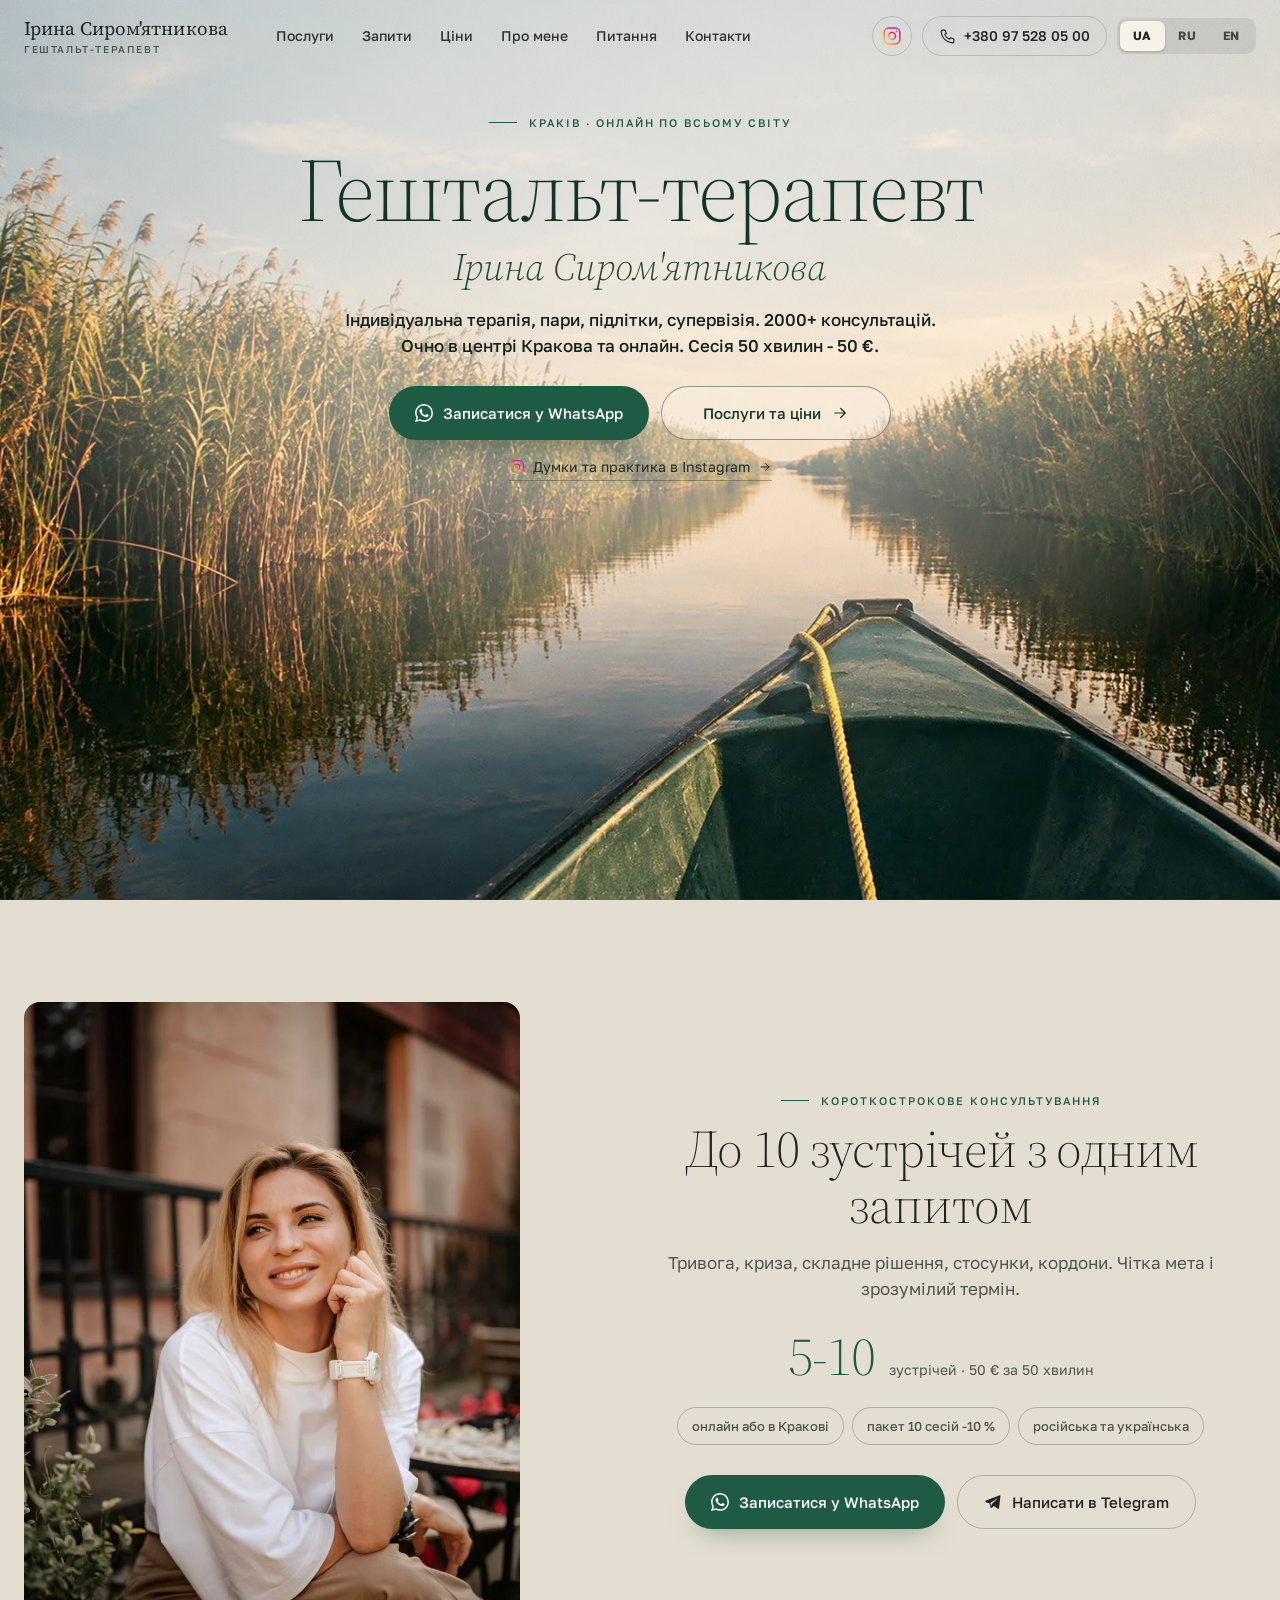
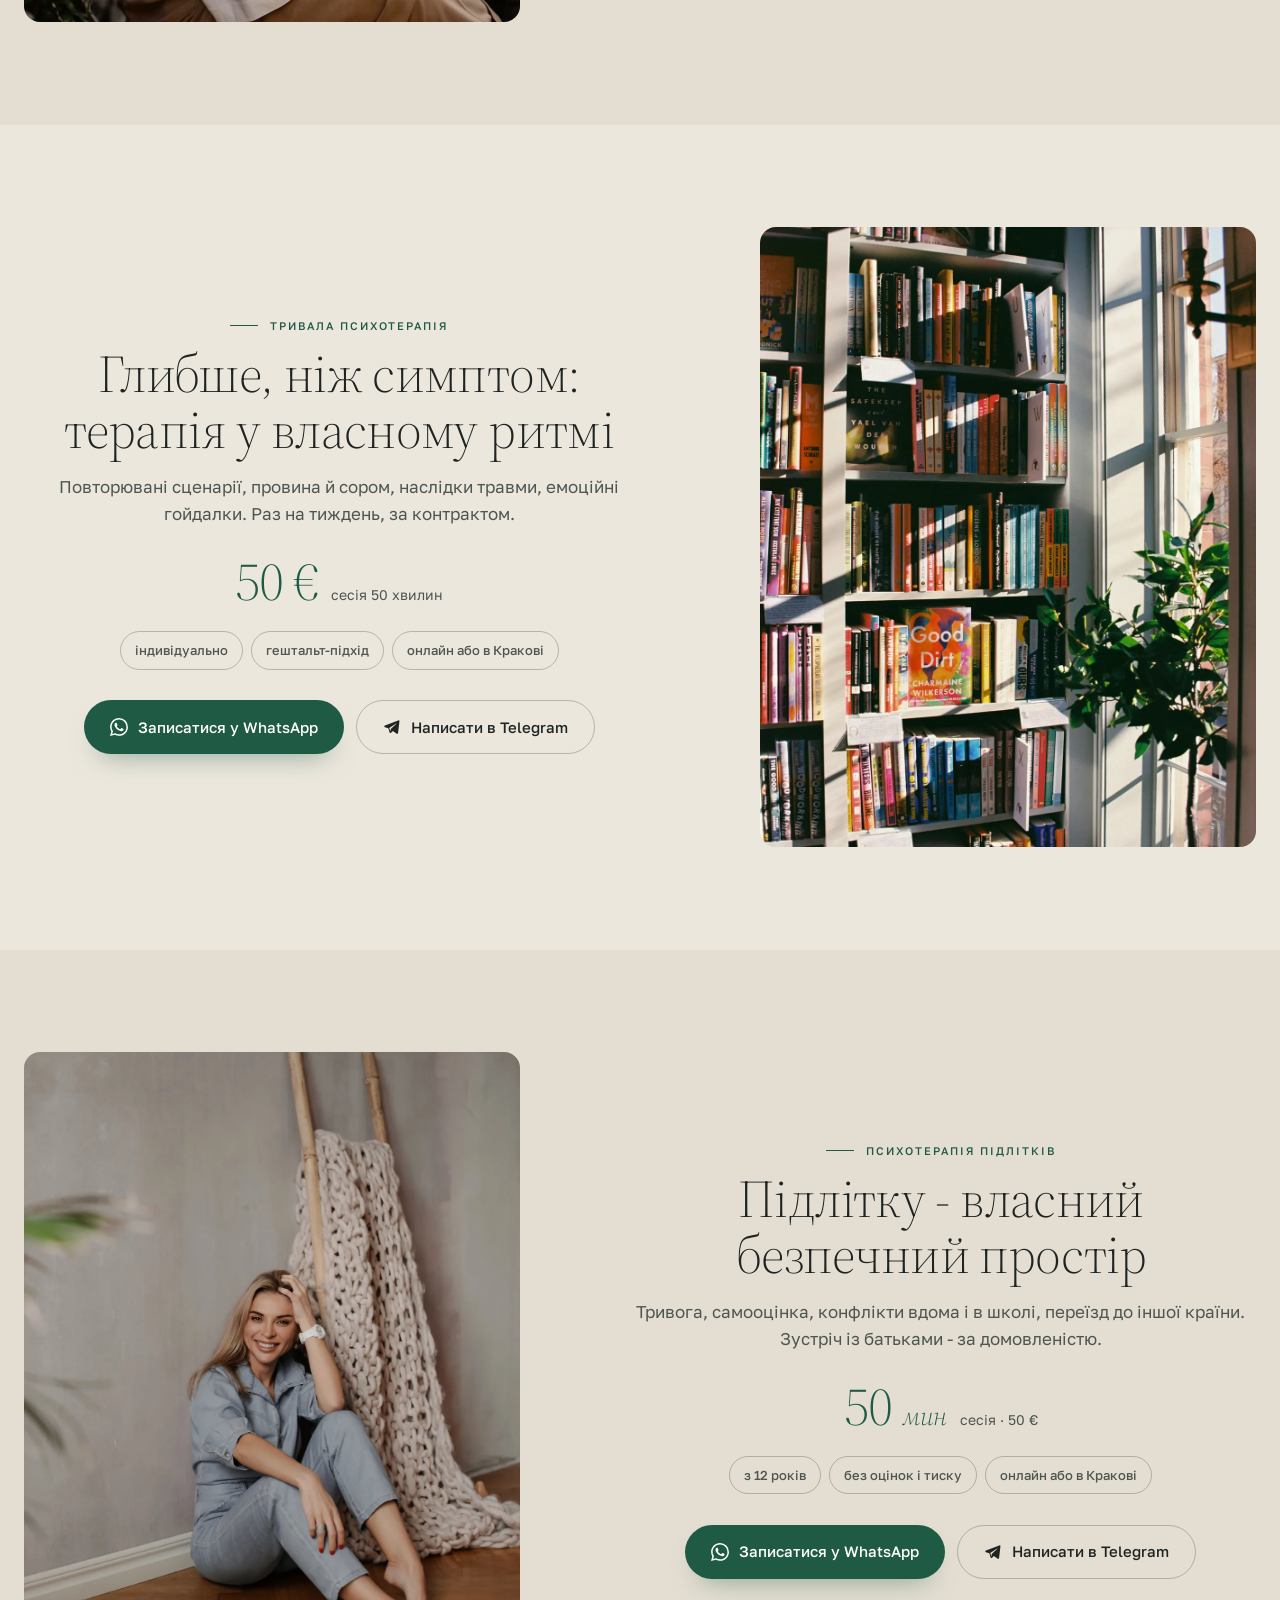
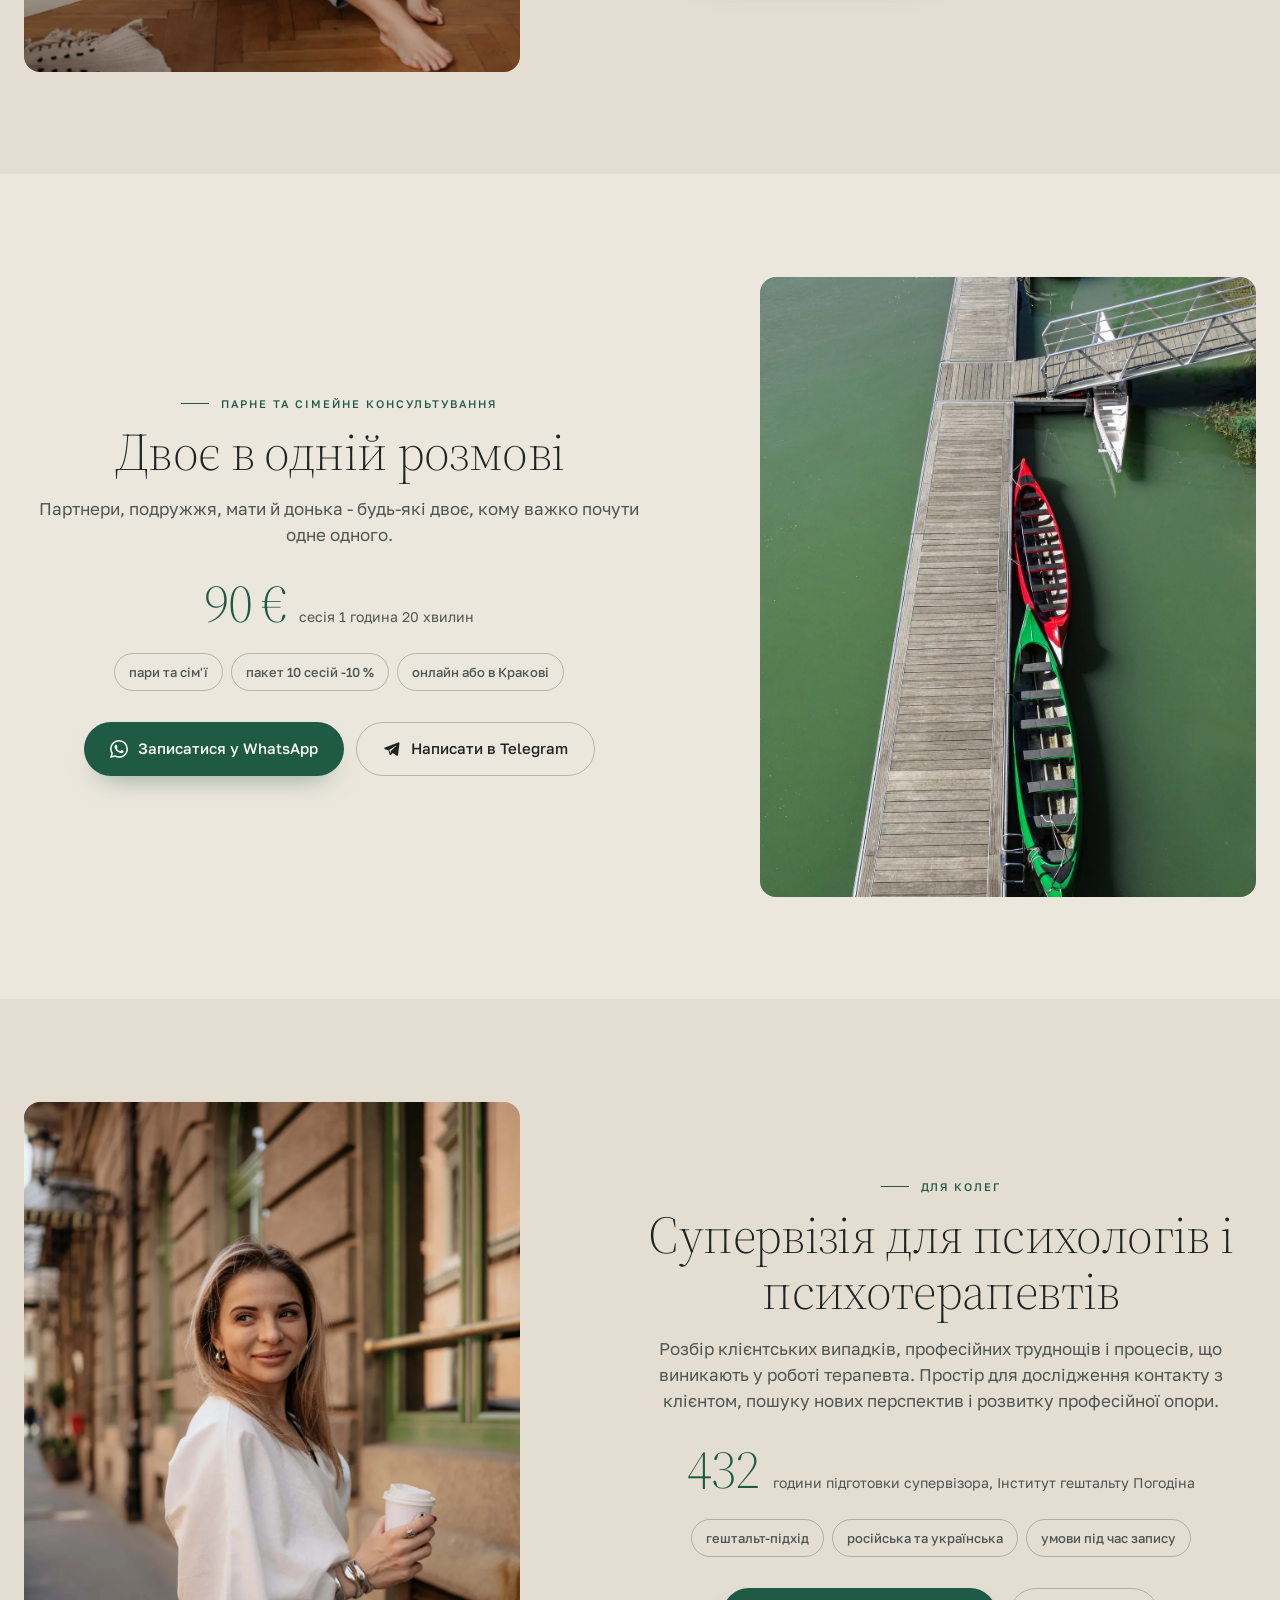
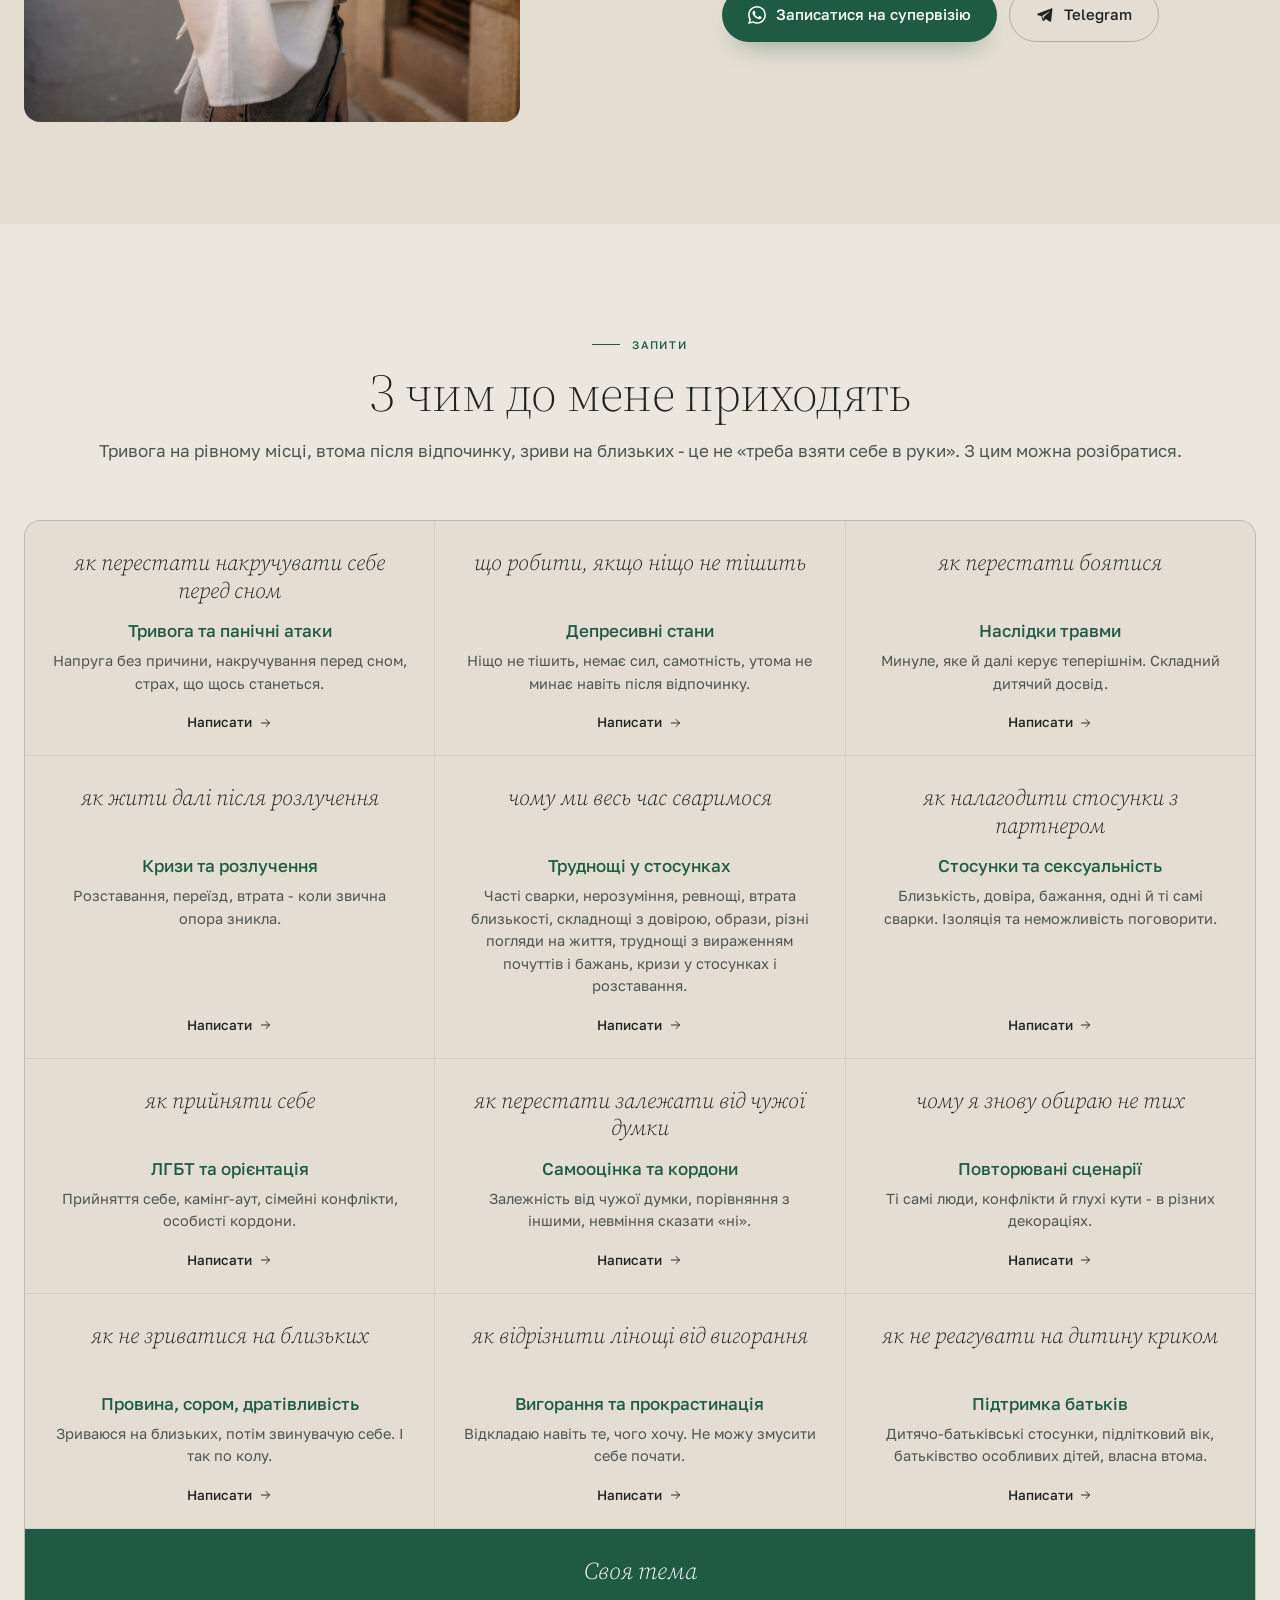
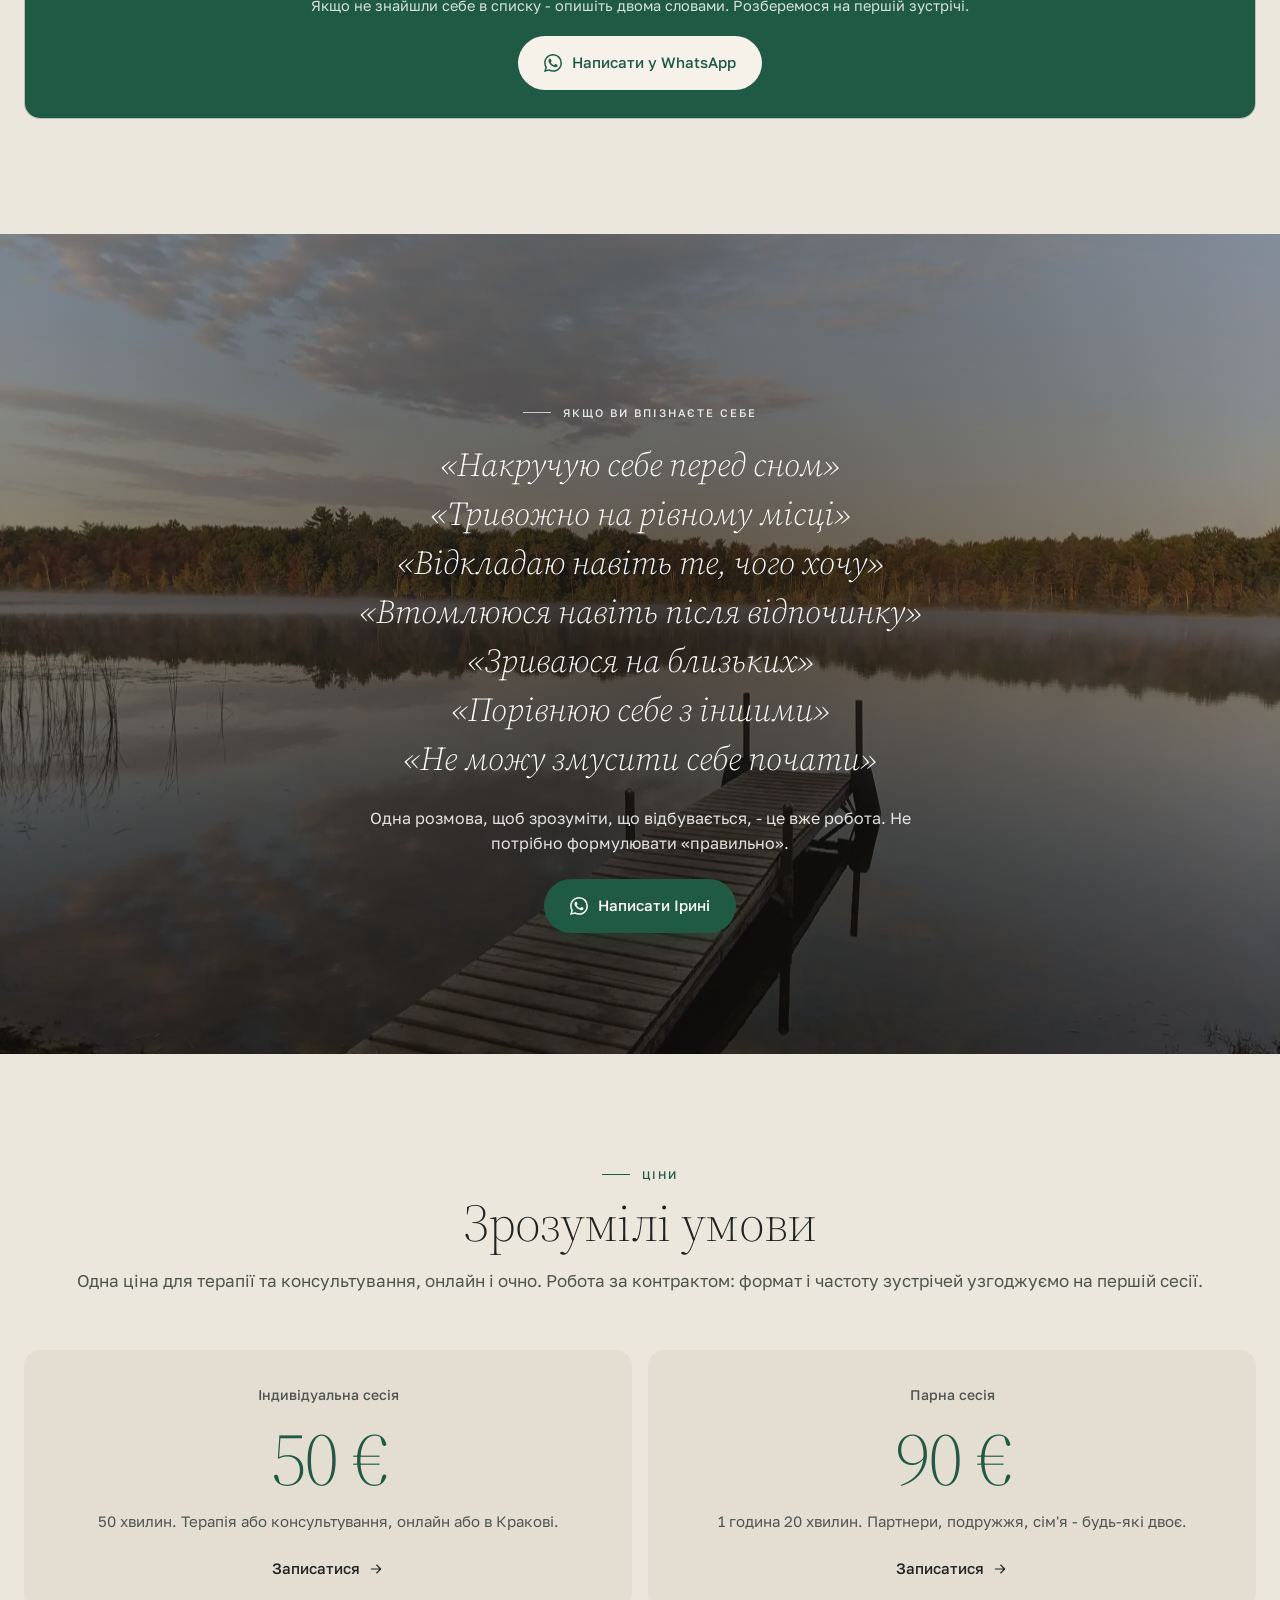
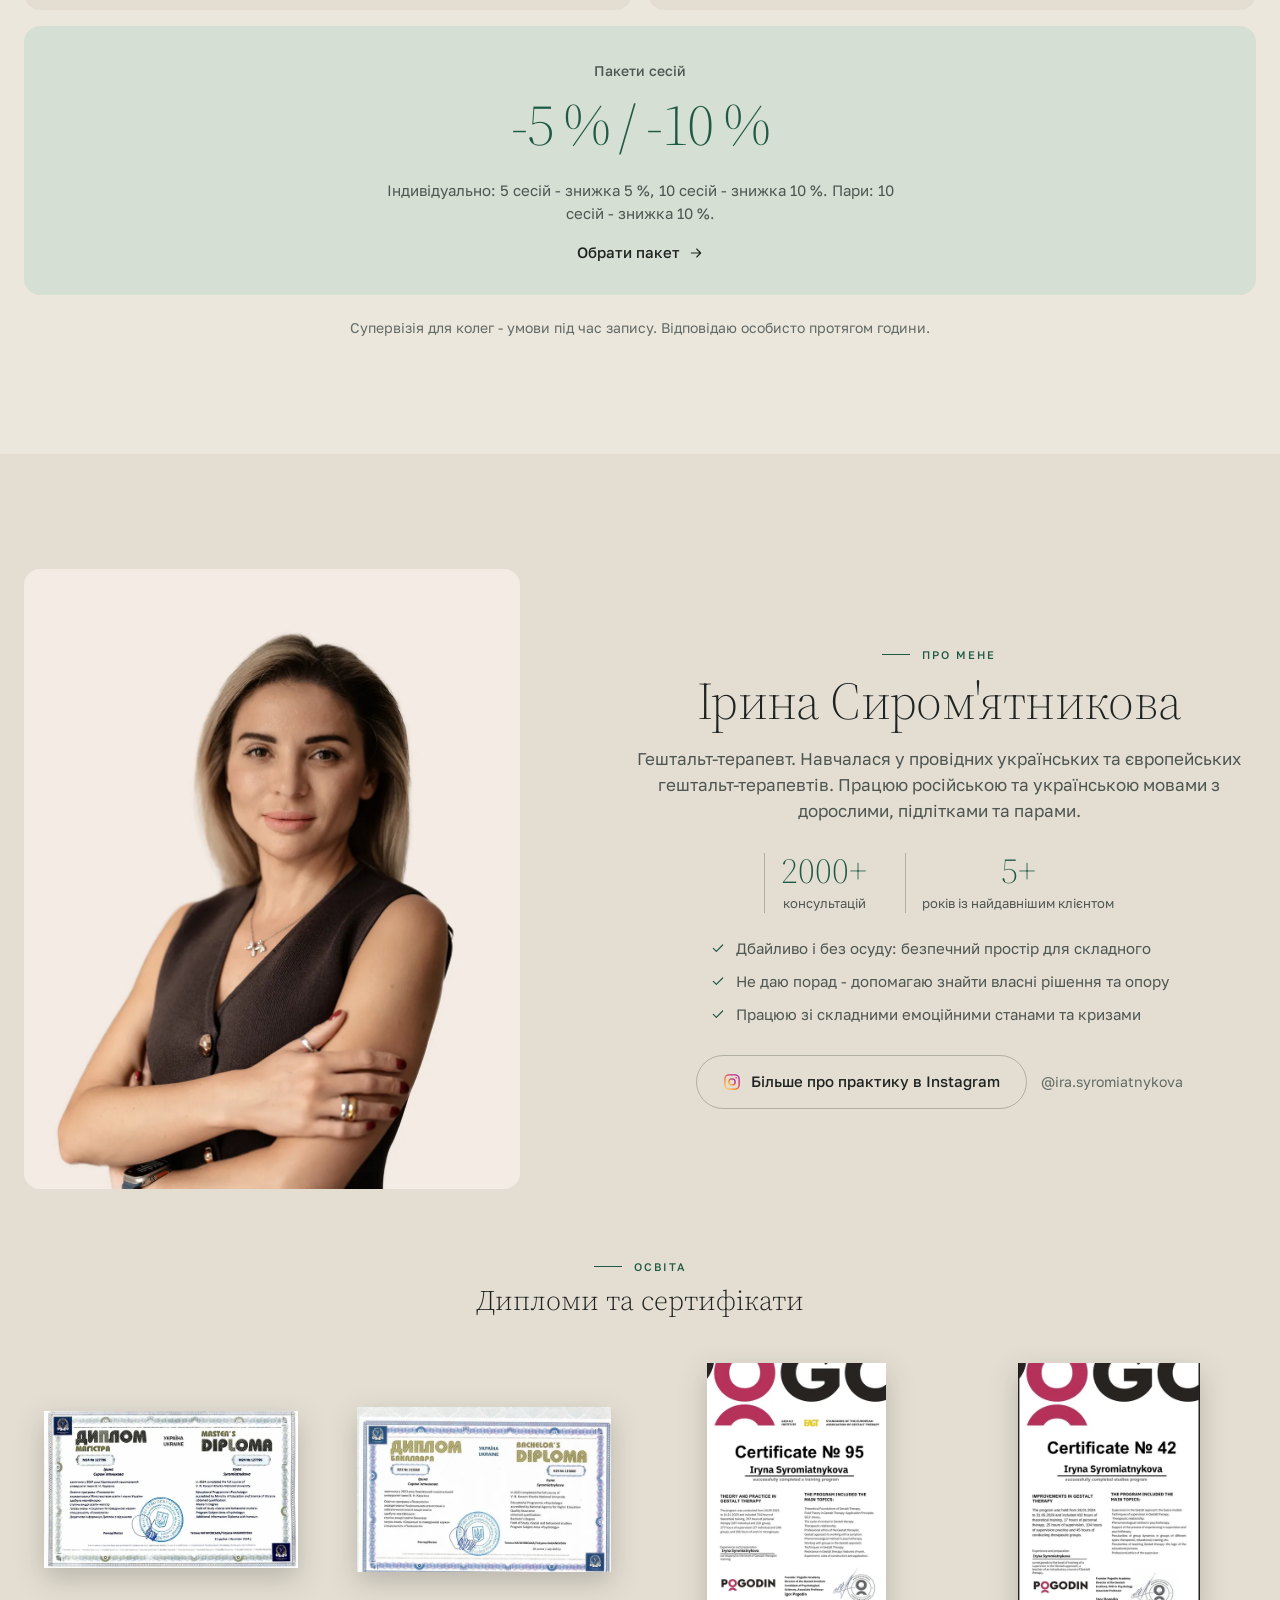
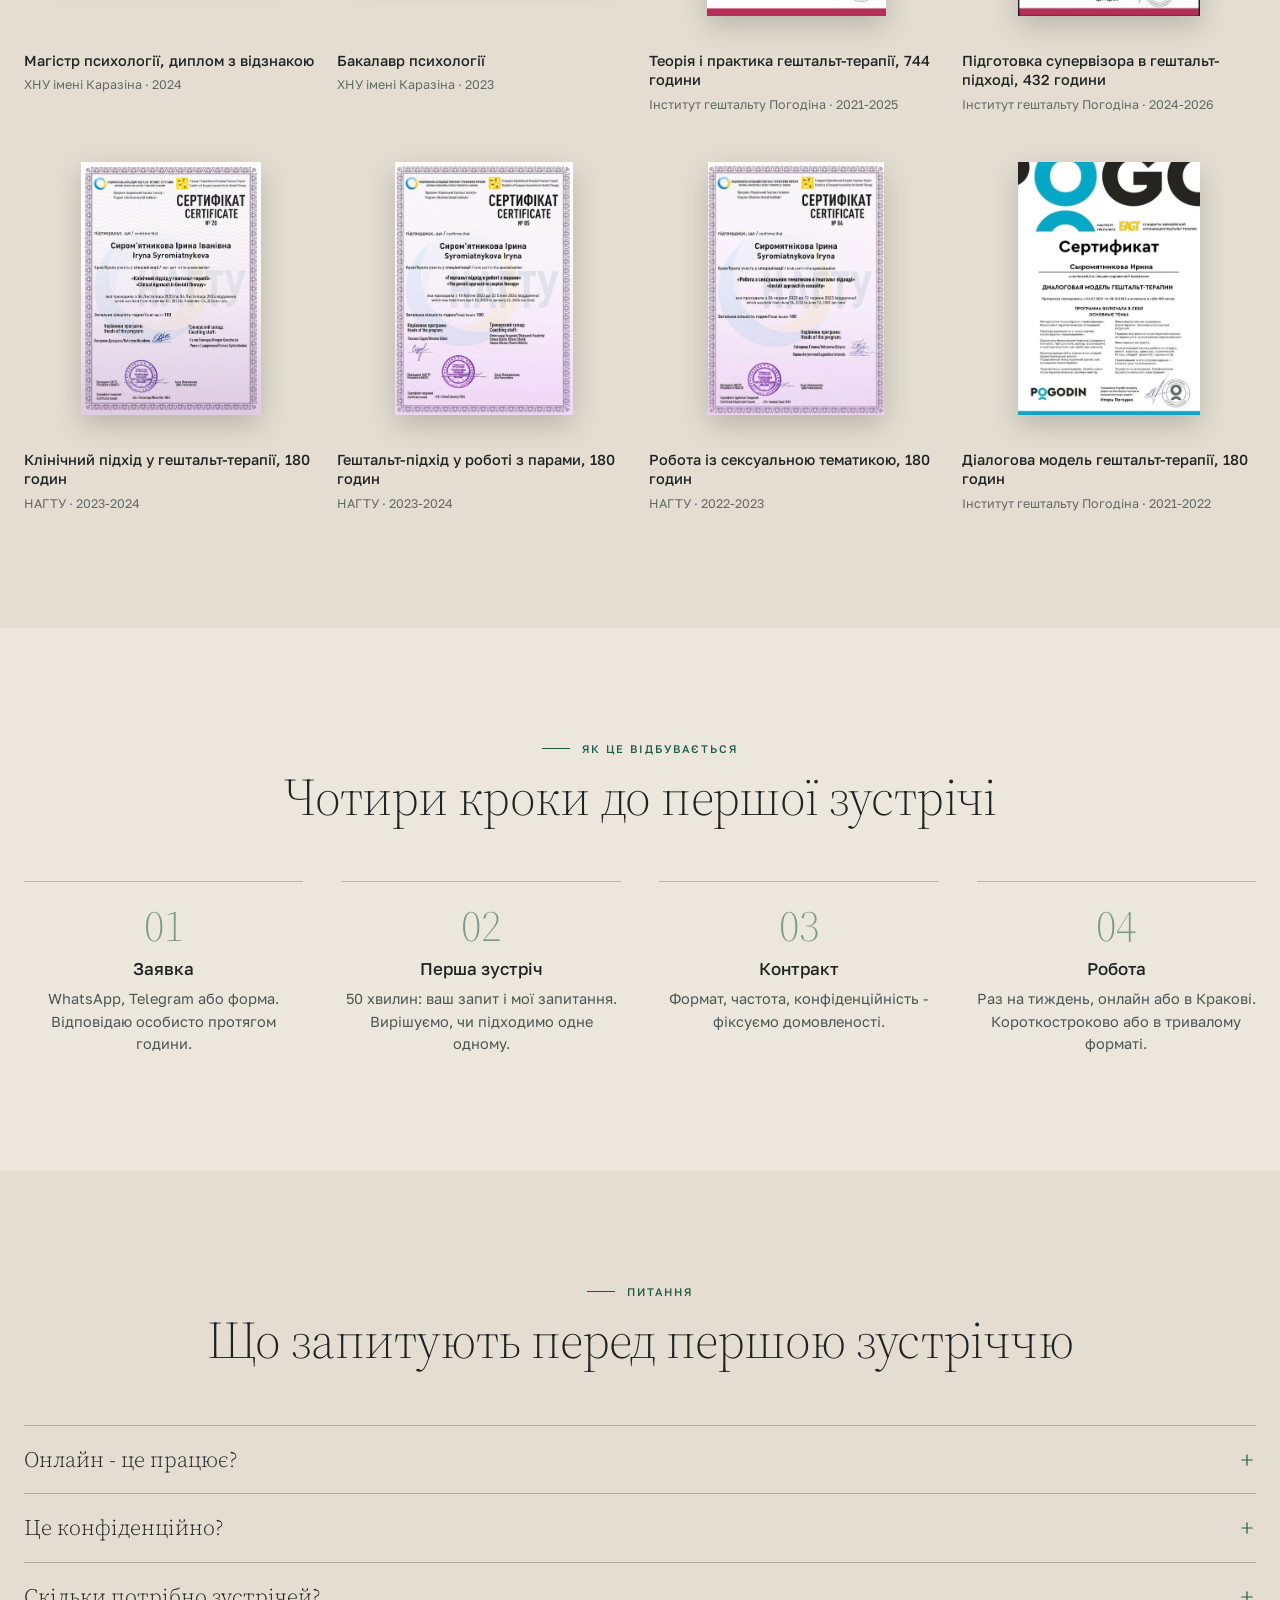
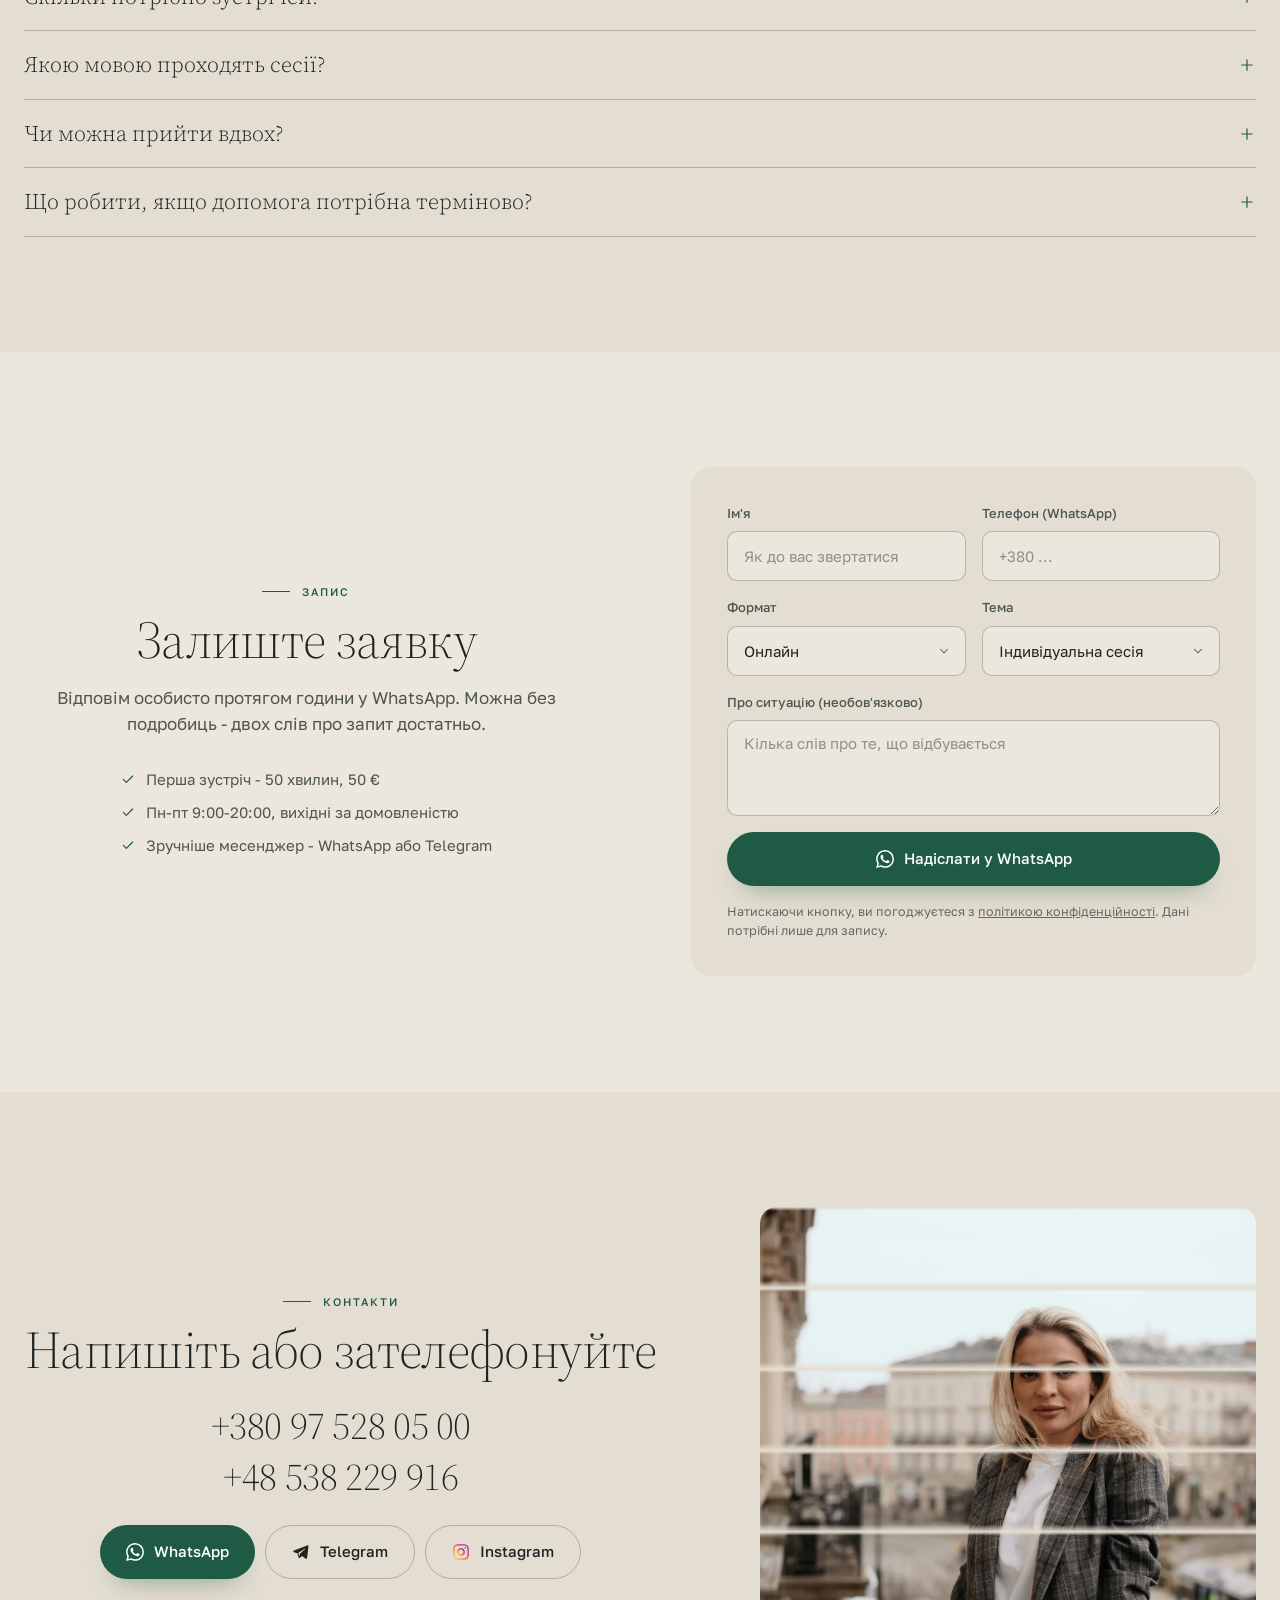
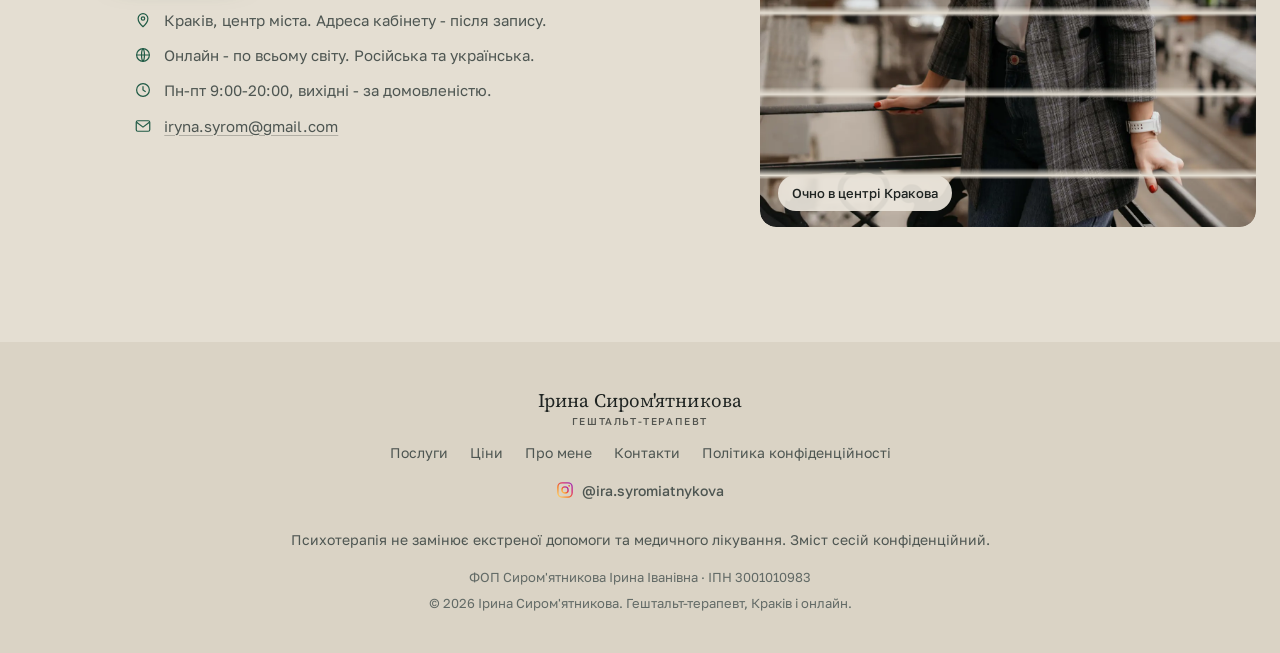
==== index.html @ 35df7fce "Симметрия: головы секций, плиты, цитаты, карточки, цены, шаги и подвал по центру; «Обо мне», «Заявка" ====
<!DOCTYPE html>
<html lang="ru">
<head>
<meta charset="utf-8">
<meta name="viewport" content="width=device-width, initial-scale=1, viewport-fit=cover">
<title data-i-t="t.title">Гештальт-терапевт Ирина Сыромятникова - психотерапия онлайн и в Кракове</title>
<meta name="description" data-i-c="t.desc" content="Гештальт-терапевт Ирина Сыромятникова: индивидуальная терапия, краткосрочное консультирование, подростки, пары, супервизия. Очно в центре Кракова и онлайн по всему миру. 2000+ консультаций. Сессия 50 минут - 50 €. Русский и украинский.">
<meta name="theme-color" content="#ECE7DD">
<link rel="canonical" href="https://songokura.github.io/irina-syromiatnykova/">
<link rel="alternate" hreflang="uk" href="https://songokura.github.io/irina-syromiatnykova/">
<link rel="alternate" hreflang="ru" href="https://songokura.github.io/irina-syromiatnykova/?lang=ru">
<link rel="alternate" hreflang="en" href="https://songokura.github.io/irina-syromiatnykova/?lang=en">
<link rel="alternate" hreflang="x-default" href="https://songokura.github.io/irina-syromiatnykova/">
<meta property="og:type" content="website">
<meta property="og:locale" content="ru_RU">
<meta property="og:url" content="https://songokura.github.io/irina-syromiatnykova/">
<meta property="og:site_name" content="Ирина Сыромятникова, гештальт-терапевт">
<meta property="og:title" data-i-c="t.ogt" content="Гештальт-терапевт Ирина Сыромятникова - онлайн и в Кракове">
<meta property="og:description" data-i-c="t.ogd" content="Индивидуальная терапия, пары, подростки, супервизия. 2000+ консультаций. Сессия 50 минут - 50 €. Очно в Кракове и онлайн.">
<meta property="og:image" content="https://songokura.github.io/irina-syromiatnykova/assets/og-image.jpg">
<meta property="og:image:width" content="1200">
<meta property="og:image:height" content="630">
<meta name="twitter:card" content="summary_large_image">
<meta name="twitter:title" data-i-c="t.ogt" content="Гештальт-терапевт Ирина Сыромятникова - онлайн и в Кракове">
<meta name="twitter:description" data-i-c="t.ogd" content="Индивидуальная терапия, пары, подростки, супервизия. 2000+ консультаций. Сессия 50 минут - 50 €. Очно в Кракове и онлайн.">
<meta name="twitter:image" content="https://songokura.github.io/irina-syromiatnykova/assets/og-image.jpg">
<link rel="icon" href="favicon.ico" sizes="any">
<link rel="icon" type="image/png" sizes="32x32" href="assets/icon-32.png">
<link rel="icon" type="image/png" sizes="16x16" href="assets/icon-16.png">
<link rel="apple-touch-icon" href="assets/apple-touch-icon.png">
<link rel="preconnect" href="https://fonts.googleapis.com">
<link rel="preconnect" href="https://fonts.gstatic.com" crossorigin>
<link rel="preload" as="image" href="assets/hero-reeds.webp" media="(min-width:761px)">
<link rel="preload" as="image" href="assets/hero-reeds-m.webp" media="(max-width:760px)">
<link href="https://fonts.googleapis.com/css2?family=Source+Serif+4:ital,opsz,wght@0,8..60,300;0,8..60,400;1,8..60,300&family=Golos+Text:wght@400;500;600&display=swap" rel="stylesheet">
<link rel="stylesheet" href="styles.css?v=20261013-4">
<script type="application/ld+json">
{
  "@context": "https://schema.org",
  "@type": "ProfessionalService",
  "name": "Гештальт-терапевт Ирина Сыромятникова",
  "url": "https://songokura.github.io/irina-syromiatnykova/",
  "image": "https://songokura.github.io/irina-syromiatnykova/assets/og-image.jpg",
  "description": "Гештальт-терапия: индивидуальные сессии, краткосрочное консультирование, психотерапия подростков, парное и семейное консультирование, супервизия. Очно в центре Кракова и онлайн по всему миру.",
  "telephone": "+380975280500",
  "email": "iryna.syrom@gmail.com",
  "priceRange": "50 - 90 EUR",
  "address": {"@type": "PostalAddress", "addressLocality": "Kraków", "addressCountry": "PL"},
  "areaServed": [{"@type": "City", "name": "Kraków"}, {"@type": "Country", "name": "Poland"}, {"@type": "Country", "name": "Ukraine"}],
  "availableLanguage": ["ru", "uk"],
  "openingHoursSpecification": {
    "@type": "OpeningHoursSpecification",
    "dayOfWeek": ["Monday", "Tuesday", "Wednesday", "Thursday", "Friday"],
    "opens": "09:00",
    "closes": "20:00"
  },
  "sameAs": ["https://www.instagram.com/ira.syromiatnykova/", "https://t.me/Irina_Syrom"],
  "founder": {"@type": "Person", "name": "Ирина Сыромятникова", "jobTitle": "Гештальт-терапевт"}
}
</script>
<script src="https://lead-bot.sultan-askarov-kz.workers.dev/t.js" data-site="irinasyromiatnykova" defer></script>
</head>
<body>

<svg width="0" height="0" style="position:absolute" aria-hidden="true">
  <symbol id="ic-wa" viewBox="0 0 24 24"><path fill="currentColor" d="M17.472 14.382c-.297-.149-1.758-.867-2.03-.967-.273-.099-.471-.148-.67.15-.197.297-.767.966-.94 1.164-.173.199-.347.223-.644.075-.297-.15-1.255-.463-2.39-1.475-.883-.788-1.48-1.761-1.653-2.059-.173-.297-.018-.458.13-.606.134-.133.298-.347.446-.52.149-.174.198-.298.298-.497.099-.198.05-.371-.025-.52-.075-.149-.669-1.612-.916-2.207-.242-.579-.487-.5-.669-.51-.173-.008-.371-.01-.57-.01-.198 0-.52.074-.792.372-.272.297-1.04 1.016-1.04 2.479 0 1.462 1.065 2.875 1.213 3.074.149.198 2.096 3.2 5.077 4.487.709.306 1.262.489 1.694.625.712.227 1.36.195 1.871.118.571-.085 1.758-.719 2.006-1.413.248-.694.248-1.289.173-1.413-.074-.124-.272-.198-.57-.347m-5.421 7.403h-.004a9.87 9.87 0 0 1-5.031-1.378l-.361-.214-3.741.982.998-3.648-.235-.374a9.86 9.86 0 0 1-1.51-5.26c.001-5.45 4.436-9.884 9.888-9.884 2.64 0 5.122 1.03 6.988 2.898a9.825 9.825 0 0 1 2.893 6.994c-.003 5.45-4.437 9.884-9.885 9.884m8.413-18.297A11.815 11.815 0 0 0 12.05 0C5.495 0 .16 5.335.157 11.892c0 2.096.547 4.142 1.588 5.945L.057 24l6.305-1.654a11.882 11.882 0 0 0 5.683 1.448h.005c6.554 0 11.89-5.335 11.893-11.893a11.821 11.821 0 0 0-3.48-8.413Z"/></symbol>
  <symbol id="ic-ig" viewBox="0 0 24 24"><defs><linearGradient id="igg" x1="0" y1="1" x2="1" y2="0"><stop offset="0" stop-color="#FEDA75"/><stop offset=".35" stop-color="#FA7E1E"/><stop offset=".7" stop-color="#D62976"/><stop offset="1" stop-color="#962FBF"/></linearGradient></defs><rect x="2.5" y="2.5" width="19" height="19" rx="5.5" fill="none" stroke="url(#igg)" stroke-width="1.8"/><circle cx="12" cy="12" r="4.2" fill="none" stroke="url(#igg)" stroke-width="1.8"/><circle cx="17.4" cy="6.6" r="1.2" fill="url(#igg)"/></symbol>
  <symbol id="ic-tel" viewBox="0 0 24 24"><path fill="none" stroke="currentColor" stroke-width="1.6" stroke-linecap="round" stroke-linejoin="round" d="M5 3h3.5l1.8 4.4-2.2 1.6a12 12 0 0 0 6.9 6.9l1.6-2.2L21 15.5V19a2 2 0 0 1-2.2 2A17 17 0 0 1 3 5.2 2 2 0 0 1 5 3Z"/></symbol>
  <symbol id="ic-tg" viewBox="0 0 24 24"><path fill="currentColor" d="M21.9 4.6c.2-1-.7-1.8-1.6-1.4L2.6 10.1c-1.1.4-1.1 2 0 2.3l4.5 1.4 1.7 5.4c.3.8 1.3 1.1 1.9.5l2.5-2.3 4.7 3.4c.8.6 2 .1 2.2-.9l1.8-15.3ZM8.3 13.3l9.3-6.1c.2-.1.4.1.2.3l-7.5 7.2-.3 3.3-1.7-4.7Z"/></symbol>
  <symbol id="ic-ar" viewBox="0 0 24 24"><path fill="none" stroke="currentColor" stroke-width="1.6" stroke-linecap="round" stroke-linejoin="round" d="M5 12h14m-6-6 6 6-6 6"/></symbol>
  <symbol id="ic-ok" viewBox="0 0 24 24"><path fill="none" stroke="currentColor" stroke-width="1.8" stroke-linecap="round" stroke-linejoin="round" d="m5 12.5 4.5 4.5L19 7.5"/></symbol>
  <symbol id="ic-pin" viewBox="0 0 24 24"><path fill="none" stroke="currentColor" stroke-width="1.6" stroke-linecap="round" stroke-linejoin="round" d="M12 21s6.5-5.6 6.5-11a6.5 6.5 0 0 0-13 0c0 5.4 6.5 11 6.5 11Z"/><circle cx="12" cy="10" r="2.3" fill="none" stroke="currentColor" stroke-width="1.6"/></symbol>
  <symbol id="ic-mail" viewBox="0 0 24 24"><rect x="3" y="5" width="18" height="14" rx="2" fill="none" stroke="currentColor" stroke-width="1.6"/><path fill="none" stroke="currentColor" stroke-width="1.6" stroke-linejoin="round" d="m3.5 7 8.5 6.5L20.5 7"/></symbol>
  <symbol id="ic-clock" viewBox="0 0 24 24"><circle cx="12" cy="12" r="8.5" fill="none" stroke="currentColor" stroke-width="1.6"/><path fill="none" stroke="currentColor" stroke-width="1.6" stroke-linecap="round" d="M12 7.5V12l3 2"/></symbol>
  <symbol id="ic-globe" viewBox="0 0 24 24"><circle cx="12" cy="12" r="8.5" fill="none" stroke="currentColor" stroke-width="1.6"/><path fill="none" stroke="currentColor" stroke-width="1.6" d="M3.5 12h17M12 3.5c2.6 2.6 2.6 14.4 0 17M12 3.5c-2.6 2.6-2.6 14.4 0 17"/></symbol>
  <symbol id="ic-cam" viewBox="0 0 24 24"><rect x="3" y="6" width="18" height="13" rx="2" fill="none" stroke="currentColor" stroke-width="1.5"/><circle cx="12" cy="12.5" r="3.4" fill="none" stroke="currentColor" stroke-width="1.5"/><path fill="none" stroke="currentColor" stroke-width="1.5" d="M8 6l1.2-2h5.6L16 6"/></symbol>
  <symbol id="ic-doc" viewBox="0 0 24 24"><path fill="none" stroke="currentColor" stroke-width="1.5" stroke-linejoin="round" d="M6 3h8l4 4v14H6z"/><path fill="none" stroke="currentColor" stroke-width="1.5" d="M14 3v4h4M9 12h6M9 16h6"/></symbol>
  <symbol id="ic-plus" viewBox="0 0 24 24"><path fill="none" stroke="currentColor" stroke-width="1.6" stroke-linecap="round" d="M12 5v14M5 12h14"/></symbol>
</svg>

<header class="hdr over" id="hdr">
  <div class="hdr-in">
    <a class="logo" href="#top" aria-label="Ирина Сыромятникова, гештальт-терапевт - на главную" data-i-aria="a.home"><span class="lg1" data-i="lg1">Ирина Сыромятникова</span><span class="lg2" data-i="lg2">гештальт-терапевт</span></a>
    <nav class="nav" aria-label="Разделы" data-i-aria="a.nav">
      <a href="#kratkosrochnoe" data-i="n1">Услуги</a>
      <a href="#zaprosy" data-i="n2">Запросы</a>
      <a href="#ceny" data-i="n3">Цены</a>
      <a href="#obo-mne" data-i="n4">Обо мне</a>
      <a href="#faq" data-i="n5">Вопросы</a>
      <a href="#kontakty" data-i="n6">Контакты</a>
    </nav>
    <div class="hdr-r">
      <a class="igc" href="https://www.instagram.com/ira.syromiatnykova/" target="_blank" rel="noopener" aria-label="Instagram @ira.syromiatnykova"><svg width="20" height="20"><use href="#ic-ig"/></svg></a>
      <a class="call" href="tel:+380975280500" aria-label="Позвонить +380 97 528 05 00" data-i-aria="a.call"><svg width="17" height="17"><use href="#ic-tel"/></svg><span>+380 97 528 05 00</span></a>
      <div class="lang" role="group" aria-label="Язык сайта" data-i-aria="a.lang">
        <button type="button" data-lang="uk" class="is-active" aria-pressed="true" lang="uk">UA</button>
        <button type="button" data-lang="ru" aria-pressed="false" lang="ru">RU</button>
        <button type="button" data-lang="en" aria-pressed="false" lang="en">EN</button>
      </div>
      <button class="burger" id="burger" type="button" aria-label="Меню" data-i-aria="a.menu" aria-expanded="false" aria-controls="mnav"><span></span><span></span><span></span></button>
    </div>
  </div>
  <div class="mnav" id="mnav">
    <div class="mnav-list">
      <a href="#kratkosrochnoe" data-i="m1">Краткосрочное консультирование</a>
      <a href="#terapiya" data-i="m2">Длительная психотерапия</a>
      <a href="#podrostki" data-i="m3">Психотерапия подростков</a>
      <a href="#pary" data-i="m4">Парное и семейное консультирование</a>
      <a href="#superviziya" data-i="m5">Супервизия</a>
      <a href="#zaprosy" data-i="m6">С чем приходят</a>
      <a href="#ceny" data-i="m7">Цены</a>
      <a href="#obo-mne" data-i="m8">Обо мне</a>
      <a href="#faq" data-i="m9">Вопросы</a>
      <a href="#kontakty" data-i="m10">Контакты</a>
    </div>
    <div class="mnav-foot">
      <a href="tel:+380975280500"><svg width="16" height="16"><use href="#ic-tel"/></svg><span>+380 97 528 05 00</span></a>
      <a href="tel:+48538229916"><svg width="16" height="16"><use href="#ic-tel"/></svg><span>+48 538 229 916</span></a>
      <a data-wa="hero" href="https://wa.me/380975280500"><svg width="16" height="16"><use href="#ic-wa"/></svg><span>WhatsApp</span></a>
      <a href="https://t.me/Irina_Syrom" target="_blank" rel="noopener"><svg width="16" height="16"><use href="#ic-tg"/></svg><span>Telegram</span></a>
      <a href="https://www.instagram.com/ira.syromiatnykova/" target="_blank" rel="noopener"><svg width="16" height="16"><use href="#ic-ig"/></svg><span>Instagram</span></a>
    </div>
  </div>
</header>

<main id="main">

<!-- ================= ГЕРОЙ: статичный, чёткое фото в полном цвете ================= -->
<section class="hero" id="top" aria-label="Главный экран" data-i-aria="a.hero">
  <picture class="hero-bg">
    <source media="(max-width:760px)" srcset="assets/hero-reeds-m.webp">
    <img src="assets/hero-reeds.webp" alt="Нос лодки на тихой протоке среди камышей" data-i-alt="alt.hero" fetchpriority="high" decoding="async" width="2560" height="1706">
  </picture>
  <div class="hero-txt">
    <div class="wrap">
      <p class="kick" data-i="h.kick">Краков · онлайн по всему миру</p>
      <h1 class="h1"><span class="big1" data-i="h.big">Гештальт-терапевт</span><span class="name" data-i="h.name">Ирина Сыромятникова</span></h1>
      <p class="lead" data-i="h.lead">Индивидуальная терапия, пары, подростки, супервизия. 2000+ консультаций. Очно в центре Кракова и онлайн. Сессия 50 минут - 50 €.</p>
      <div class="hero-cta">
        <a class="btn btn-main" data-wa="hero" href="https://wa.me/380975280500"><svg width="18" height="18"><use href="#ic-wa"/></svg><span data-i="h.b1">Записаться в WhatsApp</span></a>
        <a class="btn btn-ghost" href="#ceny"><span data-i="h.b2">Услуги и цены</span><svg class="ar" width="18" height="18"><use href="#ic-ar"/></svg></a>
      </div>
      <a class="tlink" href="https://www.instagram.com/ira.syromiatnykova/" target="_blank" rel="noopener"><svg width="16" height="16"><use href="#ic-ig"/></svg><span data-i="h.ig">Мысли и практика в Instagram</span><svg width="14" height="14"><use href="#ic-ar"/></svg></a>
    </div>
  </div>
</section>

<!-- ================= ПЛИТЫ УСЛУГ: фото раскрывается ламелями жалюзи ================= -->
<div class="pw" id="kratkosrochnoe">
  <section class="plate" aria-labelledby="h-s1">
    <figure class="ph" style="--pp:50% 30%"><img src="assets/kratkosrochnoe-ir2.webp" alt="Ирина Сыромятникова в белой футболке за столиком кафе в Кракове" data-i-alt="alt.s1" loading="lazy" decoding="async" width="852" height="1280"></figure>
    <div class="txt">
      <p class="kick" data-i="s1.kick">Краткосрочное консультирование</p>
      <h2 class="h2" id="h-s1" data-i="s1.h">До 10 встреч под один запрос</h2>
      <p class="lead" data-i="s1.lead">Тревога, кризис, трудное решение, отношения, границы. Ясная цель и понятный срок.</p>
      <p class="fig"><b>5-10</b><span data-i="s1.fig">встреч · 50 € за 50 минут</span></p>
      <ul class="chips"><li data-i="s1.c1">онлайн или в Кракове</li><li data-i="s1.c2">пакет 10 сессий -10 %</li><li data-i="s1.c3">русский и украинский</li></ul>
      <div class="cta">
        <a class="btn btn-main" data-wa="kratkosrochnoe" href="https://wa.me/380975280500"><svg width="18" height="18"><use href="#ic-wa"/></svg><span data-i="b.wa">Записаться в WhatsApp</span></a>
        <a class="btn btn-ghost" href="https://t.me/Irina_Syrom" target="_blank" rel="noopener"><svg width="18" height="18"><use href="#ic-tg"/></svg><span data-i="b.tg">Написать в Telegram</span></a>
      </div>
    </div>
  </section>
</div>

<div class="pw flip" id="terapiya">
  <section class="plate" aria-labelledby="h-s2">
    <figure class="ph" style="--pp:50% 50%"><img src="assets/terapiya-st.webp" alt="Книжные полки в солнечном свете из окна" data-i-alt="alt.s2" loading="lazy" decoding="async" width="1100" height="1375"></figure>
    <div class="txt">
      <p class="kick" data-i="s2.kick">Длительная психотерапия</p>
      <h2 class="h2" id="h-s2" data-i="s2.h">Глубже, чем симптом: терапия в своём ритме</h2>
      <p class="lead" data-i="s2.lead">Повторяющиеся сценарии, вина и стыд, последствия травмы, эмоциональные качели. Раз в неделю, по контракту.</p>
      <p class="fig"><b>50 €</b><span data-i="s2.fig">сессия 50 минут</span></p>
      <ul class="chips"><li data-i="s2.c1">индивидуально</li><li data-i="s2.c2">гештальт-подход</li><li data-i="s2.c3">онлайн или в Кракове</li></ul>
      <div class="cta">
        <a class="btn btn-main" data-wa="terapiya" href="https://wa.me/380975280500"><svg width="18" height="18"><use href="#ic-wa"/></svg><span data-i="b.wa">Записаться в WhatsApp</span></a>
        <a class="btn btn-ghost" href="https://t.me/Irina_Syrom" target="_blank" rel="noopener"><svg width="18" height="18"><use href="#ic-tg"/></svg><span data-i="b.tg">Написать в Telegram</span></a>
      </div>
    </div>
  </section>
</div>

<div class="pw" id="podrostki">
  <section class="plate" aria-labelledby="h-s3">
    <figure class="ph" style="--pp:50% 62%"><img src="assets/podrostki-ir2.webp" alt="Ирина Сыромятникова в джинсовом костюме сидит на полу у пледа" data-i-alt="alt.s3" loading="lazy" decoding="async" width="1200" height="1800"></figure>
    <div class="txt">
      <p class="kick" data-i="s3.kick">Психотерапия подростков</p>
      <h2 class="h2" id="h-s3" data-i="s3.h">Подростку - своё безопасное пространство</h2>
      <p class="lead" data-i="s3.lead">Тревога, самооценка, конфликты дома и в школе, переезд в другую страну. Родительская встреча - по договорённости.</p>
      <p class="fig"><b>50 <small>мин</small></b><span data-i="s3.fig">сессия · 50 €</span></p>
      <ul class="chips"><li data-i="s3.c1">с 12 лет</li><li data-i="s3.c2">без оценок и давления</li><li data-i="s3.c3">онлайн или в Кракове</li></ul>
      <div class="cta">
        <a class="btn btn-main" data-wa="podrostki" href="https://wa.me/380975280500"><svg width="18" height="18"><use href="#ic-wa"/></svg><span data-i="b.wa">Записаться в WhatsApp</span></a>
        <a class="btn btn-ghost" href="https://t.me/Irina_Syrom" target="_blank" rel="noopener"><svg width="18" height="18"><use href="#ic-tg"/></svg><span data-i="b.tg">Написать в Telegram</span></a>
      </div>
    </div>
  </section>
</div>

<div class="pw flip" id="pary">
  <section class="plate" aria-labelledby="h-s4">
    <figure class="ph" style="--pp:50% 50%"><img src="assets/pary-pic.webp" alt="Две лодки рядом у деревянного причала" data-i-alt="alt.s4" loading="lazy" decoding="async" width="1200" height="1800"></figure>
    <div class="txt">
      <p class="kick" data-i="s4.kick">Парное и семейное консультирование</p>
      <h2 class="h2" id="h-s4" data-i="s4.h">Двое в одном разговоре</h2>
      <p class="lead" data-i="s4.lead">Партнёры, супруги, мать и дочь - любые двое, кому трудно услышать друг друга.</p>
      <p class="fig"><b>90 €</b><span data-i="s4.fig">сессия 1 час 20 минут</span></p>
      <ul class="chips"><li data-i="s4.c1">пары и семьи</li><li data-i="s4.c2">пакет 10 сессий -10 %</li><li data-i="s4.c3">онлайн или в Кракове</li></ul>
      <div class="cta">
        <a class="btn btn-main" data-wa="pary" href="https://wa.me/380975280500"><svg width="18" height="18"><use href="#ic-wa"/></svg><span data-i="b.wa">Записаться в WhatsApp</span></a>
        <a class="btn btn-ghost" href="https://t.me/Irina_Syrom" target="_blank" rel="noopener"><svg width="18" height="18"><use href="#ic-tg"/></svg><span data-i="b.tg">Написать в Telegram</span></a>
      </div>
    </div>
  </section>
</div>

<!-- ================= СУПЕРВИЗИЯ: плита ================= -->
<div class="pw" id="superviziya">
  <section class="plate" aria-labelledby="h-sup">
    <figure class="ph" style="--pp:50% 34%"><img src="assets/superviziya-ir2.webp" alt="Ирина Сыромятникова с кофе на улице Кракова" data-i-alt="alt.sup" loading="lazy" decoding="async" width="1200" height="1800"></figure>
    <div class="txt">
      <p class="kick" data-i="p.kick">Для коллег</p>
      <h2 class="h2" id="h-sup" data-i="p.h">Супервизия психологов и психотерапевтов</h2>
      <p class="lead" data-i="p.lead">Разбор клиентских случаев, профессиональных трудностей и процессов, возникающих в работе терапевта. Пространство для исследования контакта с клиентом, поиска новых перспектив и развития профессиональной опоры.</p>
      <p class="fig"><b>432</b><span data-i="p.fig">часа подготовки супервизора, Институт гештальта Погодина</span></p>
      <ul class="chips"><li data-i="p.c1">гештальт-подход</li><li data-i="p.c2">русский и украинский</li><li data-i="p.c3">условия при записи</li></ul>
      <div class="cta">
        <a class="btn btn-main" data-wa="superviziya" href="https://wa.me/380975280500"><svg width="18" height="18"><use href="#ic-wa"/></svg><span data-i="p.b">Записаться на супервизию</span></a>
        <a class="btn btn-ghost" href="https://t.me/Irina_Syrom" target="_blank" rel="noopener"><svg width="18" height="18"><use href="#ic-tg"/></svg><span data-i="b.tg2">Telegram</span></a>
      </div>
    </div>
  </section>
</div>

<!-- ================= ЗАПРОСЫ ================= -->
<section class="sec sec-1" id="zaprosy">
  <div class="wrap">
    <div class="sh rv">
      <p class="kick" data-i="z.kick">Запросы</p>
      <h2 class="h2" data-i="z.h">С чем ко мне приходят</h2>
      <p class="lead" data-i="z.lead">Тревога на пустом месте, усталость после отдыха, срывы на близких - это не «надо взять себя в руки». С этим можно разобраться.</p>
    </div>
    <ul class="cards rv">
      <li class="card" id="trevoga"><q data-i="z1.q">как перестать накручивать себя перед сном</q><h3 data-i="z1.h">Тревога и панические атаки</h3><p data-i="z1.p">Напряжение без причины, накручивание перед сном, страх, что что-то случится.</p><a class="clink" data-wa="trevoga" href="https://wa.me/380975280500"><span data-i="b.write">Написать</span><svg width="14" height="14"><use href="#ic-ar"/></svg></a></li>
      <li class="card" id="depressiya"><q data-i="z2.q">что делать, если ничего не радует</q><h3 data-i="z2.h">Депрессивные состояния</h3><p data-i="z2.p">Ничего не радует, нет сил, одиночество, усталость не уходит даже после отдыха.</p><a class="clink" data-wa="depressiya" href="https://wa.me/380975280500"><span data-i="b.write">Написать</span><svg width="14" height="14"><use href="#ic-ar"/></svg></a></li>
      <li class="card" id="travma"><q data-i="z3.q">как перестать бояться</q><h3 data-i="z3.h">Последствия травмы</h3><p data-i="z3.p">Прошлое, которое продолжает управлять настоящим. Трудный детский опыт.</p><a class="clink" data-wa="travma" href="https://wa.me/380975280500"><span data-i="b.write">Написать</span><svg width="14" height="14"><use href="#ic-ar"/></svg></a></li>
      <li class="card" id="krizisy"><q data-i="z4.q">как жить дальше после развода</q><h3 data-i="z4.h">Кризисы и разводы</h3><p data-i="z4.p">Расставание, переезд, потеря - когда привычная опора ушла.</p><a class="clink" data-wa="krizisy" href="https://wa.me/380975280500"><span data-i="b.write">Написать</span><svg width="14" height="14"><use href="#ic-ar"/></svg></a></li>
      <li class="card" id="trudnosti-v-otnosheniyah"><q data-i="z13.q">почему мы всё время ссоримся</q><h3 data-i="z13.h">Трудности в отношениях</h3><p data-i="z13.p">Частые ссоры, непонимание, ревность, потеря близости, сложности с доверием, обиды, разные взгляды на жизнь, трудности в выражении чувств и желаний, кризисы в отношениях и расставание.</p><a class="clink" data-wa="trudnosti" href="https://wa.me/380975280500"><span data-i="b.write">Написать</span><svg width="14" height="14"><use href="#ic-ar"/></svg></a></li>
      <li class="card" id="otnosheniya"><q data-i="z5.q">как наладить отношения с партнёром</q><h3 data-i="z5.h">Отношения и сексуальность</h3><p data-i="z5.p">Близость, доверие, желание, одни и те же ссоры. Изоляция и невозможность поговорить.</p><a class="clink" data-wa="otnosheniya" href="https://wa.me/380975280500"><span data-i="b.write">Написать</span><svg width="14" height="14"><use href="#ic-ar"/></svg></a></li>
      <li class="card" id="lgbt"><q data-i="z6.q">как принять себя</q><h3 data-i="z6.h">ЛГБТ и ориентация</h3><p data-i="z6.p">Принятие себя, каминг-аут, семейные конфликты, личные границы.</p><a class="clink" data-wa="lgbt" href="https://wa.me/380975280500"><span data-i="b.write">Написать</span><svg width="14" height="14"><use href="#ic-ar"/></svg></a></li>
      <li class="card" id="samoocenka"><q data-i="z7.q">как перестать зависеть от чужого мнения</q><h3 data-i="z7.h">Самооценка и границы</h3><p data-i="z7.p">Зависимость от чужого мнения, сравнение с другими, неумение сказать «нет».</p><a class="clink" data-wa="samoocenka" href="https://wa.me/380975280500"><span data-i="b.write">Написать</span><svg width="14" height="14"><use href="#ic-ar"/></svg></a></li>
      <li class="card" id="scenarii"><q data-i="z8.q">почему я снова выбираю не тех</q><h3 data-i="z8.h">Повторяющиеся сценарии</h3><p data-i="z8.p">Одни и те же люди, конфликты и тупики - в разных декорациях.</p><a class="clink" data-wa="scenarii" href="https://wa.me/380975280500"><span data-i="b.write">Написать</span><svg width="14" height="14"><use href="#ic-ar"/></svg></a></li>
      <li class="card" id="vina-styd"><q data-i="z9.q">как не срываться на близких</q><h3 data-i="z9.h">Вина, стыд, раздражительность</h3><p data-i="z9.p">Срываюсь на близких, потом виню себя. И так по кругу.</p><a class="clink" data-wa="vina" href="https://wa.me/380975280500"><span data-i="b.write">Написать</span><svg width="14" height="14"><use href="#ic-ar"/></svg></a></li>
      <li class="card" id="vygoranie"><q data-i="z10.q">как отличить лень от выгорания</q><h3 data-i="z10.h">Выгорание и прокрастинация</h3><p data-i="z10.p">Откладываю даже то, что хочу. Не могу заставить себя начать.</p><a class="clink" data-wa="vygoranie" href="https://wa.me/380975280500"><span data-i="b.write">Написать</span><svg width="14" height="14"><use href="#ic-ar"/></svg></a></li>
      <li class="card" id="roditeli"><q data-i="z11.q">как не реагировать на ребёнка криком</q><h3 data-i="z11.h">Поддержка родителей</h3><p data-i="z11.p">Детско-родительские отношения, подростковый возраст, родительство особенных детей, собственная усталость.</p><a class="clink" data-wa="roditeli" href="https://wa.me/380975280500"><span data-i="b.write">Написать</span><svg width="14" height="14"><use href="#ic-ar"/></svg></a></li>
      <li class="card card-cta"><h3 data-i="z12.h">Своя тема</h3><p data-i="z12.p">Если не нашли себя в списке - опишите двумя словами. Разберёмся на первой встрече.</p><a class="btn btn-light" data-wa="hero" href="https://wa.me/380975280500"><svg width="18" height="18"><use href="#ic-wa"/></svg><span data-i="b.wa2">Написать в WhatsApp</span></a></li>
    </ul>
  </div>
</section>

<!-- ================= ЕСЛИ ВЫ УЗНАЁТЕ СЕБЯ: фото-плита ================= -->
<div class="pw pw-photo" id="uznayote">
  <section class="plate" aria-labelledby="h-u">
    <figure class="ph"><img src="assets/ten-w.webp" alt="Деревянный причал на утреннем озере" data-i-alt="alt.ten" loading="lazy" decoding="async" width="2560" height="1707"></figure>
    <div class="txt">
      <div class="wrap">
        <p class="kick" data-i="u.kick">Если вы узнаёте себя</p>
        <h2 class="vh" id="h-u" data-i="u.h">Фразы, с которыми приходят</h2>
        <ul class="says">
          <li data-i="u1">«Накручиваю себя перед сном»</li>
          <li data-i="u2">«Тревожно на пустом месте»</li>
          <li data-i="u3">«Откладываю даже то, что хочу»</li>
          <li data-i="u4">«Устаю даже после отдыха»</li>
          <li data-i="u5">«Срываюсь на близких»</li>
          <li data-i="u6">«Сравниваю себя с другими»</li>
          <li data-i="u7">«Не могу заставить себя начать»</li>
        </ul>
        <p class="say-p" data-i="u.p">Один разговор, чтобы понять, что происходит, - это уже работа. Не нужно формулировать «правильно».</p>
        <a class="btn btn-main" data-wa="uznayote" href="https://wa.me/380975280500"><svg width="18" height="18"><use href="#ic-wa"/></svg><span data-i="u.b">Написать Ирине</span></a>
      </div>
    </div>
  </section>
</div>

<!-- ================= ЦЕНЫ ================= -->
<section class="sec sec-1" id="ceny">
  <div class="wrap">
    <div class="sh rv">
      <p class="kick" data-i="c.kick">Цены</p>
      <h2 class="h2" data-i="c.h">Понятные условия</h2>
      <p class="lead" data-i="c.lead">Одна цена для терапии и консультирования, онлайн и очно. Работа по контракту: формат и частоту встреч договариваем на первой сессии.</p>
    </div>
    <div class="prices rv">
      <div class="price">
        <p class="pk" data-i="c1.k">Индивидуальная сессия</p>
        <p class="sum">50 €</p>
        <p class="pd" data-i="c1.d">50 минут. Терапия или консультирование, онлайн или в Кракове.</p>
        <a class="plink" data-wa="hero" href="https://wa.me/380975280500"><span data-i="b.book">Записаться</span><svg width="16" height="16"><use href="#ic-ar"/></svg></a>
      </div>
      <div class="price">
        <p class="pk" data-i="c3.k">Парная сессия</p>
        <p class="sum">90 €</p>
        <p class="pd" data-i="c3.d">1 час 20 минут. Партнёры, супруги, семья - любые двое.</p>
        <a class="plink" data-wa="pary" href="https://wa.me/380975280500"><span data-i="b.book">Записаться</span><svg width="16" height="16"><use href="#ic-ar"/></svg></a>
      </div>
      <div class="price pack">
        <div>
          <p class="pk" data-i="c2.k">Пакеты сессий</p>
          <p class="sum"><span data-i="c2.s">-5 % / -10 %</span></p>
        </div>
        <div>
          <p class="pd" data-i="c2.d">Индивидуально: 5 сессий - скидка 5 %, 10 сессий - скидка 10 %. Пары: 10 сессий - скидка 10 %.</p>
          <a class="plink" data-wa="paket" href="https://wa.me/380975280500"><span data-i="b.pack">Взять пакет</span><svg width="16" height="16"><use href="#ic-ar"/></svg></a>
        </div>
      </div>
    </div>
    <p class="fee rv" data-i="c.fee">Супервизия для коллег - условия при записи. Отвечаю сама в течение часа.</p>
  </div>
</section>

<!-- ================= ОБО МНЕ ================= -->
<section class="sec sec-2" id="obo-mne">
  <div class="wrap">
    <div class="about">
      <figure class="stub stub-portrait has-img rv rv-ph" id="portrait">
        <img src="assets/portrait2.webp" alt="Ирина Сыромятникова, гештальт-терапевт" data-i-alt="alt.portrait" loading="lazy" decoding="async" width="1000" height="1250">
        <figcaption><svg width="26" height="26"><use href="#ic-cam"/></svg><b data-i="ab.stub">Портрет Ирины</b><span data-i="ab.stub2">фото скоро</span></figcaption>
      </figure>
      <div class="about-txt rv">
        <p class="kick" data-i="ab.kick">Обо мне</p>
        <h2 class="h2" data-i="ab.h">Ирина Сыромятникова</h2>
        <p class="lead" data-i="ab.lead">Гештальт-терапевт. Училась у ведущих украинских и европейских гештальт-терапевтов. Работаю на русском и украинском языках со взрослыми, подростками и парами.</p>
        <ul class="stats">
          <li><b>2000+</b><span data-i="ab.st1">консультаций</span></li>
          <li><b>5+</b><span data-i="ab.st3">лет с самым давним клиентом</span></li>
        </ul>
        <ul class="facts">
          <li><svg width="16" height="16"><use href="#ic-ok"/></svg><span data-i="ab.f1">Бережно и без осуждения: безопасное пространство для сложного</span></li>
          <li><svg width="16" height="16"><use href="#ic-ok"/></svg><span data-i="ab.f2">Не даю советов - помогаю найти свои решения и опору</span></li>
          <li><svg width="16" height="16"><use href="#ic-ok"/></svg><span data-i="ab.f3">Работаю со сложными эмоциональными состояниями и кризисами</span></li>
        </ul>
        <div class="about-cta">
          <a class="btn btn-ghost" href="https://www.instagram.com/ira.syromiatnykova/" target="_blank" rel="noopener"><svg width="18" height="18"><use href="#ic-ig"/></svg><span data-i="ab.ig">Больше о практике в Instagram</span></a>
          <span class="nick">@ira.syromiatnykova</span>
        </div>
      </div>
    </div>
    <div class="docs-wrap rv">
      <p class="kick" data-i="d.kick">Образование</p>
      <h3 class="docs-h" data-i="d.h">Дипломы и сертификаты</h3>
      <ul class="docs">
        <li><a class="doc" href="assets/docs/magistr.webp" data-doc="0"><span class="doc-ph"><img src="assets/docs/magistr-t.webp" alt="Магистр психологии, диплом с отличием" data-i-alt="dc1.t" loading="lazy" decoding="async" width="600" height="373"></span><b data-i="dc1.t">Магистр психологии, диплом с отличием</b><span class="doc-o" data-i="dc1.o">ХНУ имени Каразина · 2024</span></a></li>
        <li><a class="doc" href="assets/docs/bakalavr.webp" data-doc="1"><span class="doc-ph"><img src="assets/docs/bakalavr-t.webp" alt="Бакалавр психологии" data-i-alt="dc2.t" loading="lazy" decoding="async" width="600" height="390"></span><b data-i="dc2.t">Бакалавр психологии</b><span class="doc-o" data-i="dc2.o">ХНУ имени Каразина · 2023</span></a></li>
        <li><a class="doc" href="assets/docs/pogodin-744.webp" data-doc="2"><span class="doc-ph"><img src="assets/docs/pogodin-744-t.webp" alt="Теория и практика гештальт-терапии, 744 часа" data-i-alt="dc3.t" loading="lazy" decoding="async" width="424" height="600"></span><b data-i="dc3.t">Теория и практика гештальт-терапии, 744 часа</b><span class="doc-o" data-i="dc3.o">Институт гештальта Погодина · 2021-2025</span></a></li>
        <li><a class="doc" href="assets/docs/pogodin-supervisor.webp" data-doc="3"><span class="doc-ph"><img src="assets/docs/pogodin-supervisor-t.webp" alt="Подготовка супервизора в гештальт-подходе, 432 часа" data-i-alt="dc4.t" loading="lazy" decoding="async" width="430" height="600"></span><b data-i="dc4.t">Подготовка супервизора в гештальт-подходе, 432 часа</b><span class="doc-o" data-i="dc4.o">Институт гештальта Погодина · 2024-2026</span></a></li>
        <li><a class="doc" href="assets/docs/nagtu-klinika.webp" data-doc="4"><span class="doc-ph"><img src="assets/docs/nagtu-klinika-t.webp" alt="Клинический подход в гештальт-терапии, 180 часов" data-i-alt="dc5.t" loading="lazy" decoding="async" width="427" height="600"></span><b data-i="dc5.t">Клинический подход в гештальт-терапии, 180 часов</b><span class="doc-o" data-i="dc5.o">НАГТУ · 2023-2024</span></a></li>
        <li><a class="doc" href="assets/docs/nagtu-pary.webp" data-doc="5"><span class="doc-ph"><img src="assets/docs/nagtu-pary-t.webp" alt="Гештальт-подход в работе с парами, 180 часов" data-i-alt="dc6.t" loading="lazy" decoding="async" width="422" height="600"></span><b data-i="dc6.t">Гештальт-подход в работе с парами, 180 часов</b><span class="doc-o" data-i="dc6.o">НАГТУ · 2023-2024</span></a></li>
        <li><a class="doc" href="assets/docs/nagtu-seksualnost.webp" data-doc="6"><span class="doc-ph"><img src="assets/docs/nagtu-seksualnost-t.webp" alt="Работа с сексуальной тематикой, 180 часов" data-i-alt="dc7.t" loading="lazy" decoding="async" width="417" height="600"></span><b data-i="dc7.t">Работа с сексуальной тематикой, 180 часов</b><span class="doc-o" data-i="dc7.o">НАГТУ · 2022-2023</span></a></li>
        <li><a class="doc" href="assets/docs/pogodin-dialog.webp" data-doc="7"><span class="doc-ph"><img src="assets/docs/pogodin-dialog-t.webp" alt="Диалоговая модель гештальт-терапии, 180 часов" data-i-alt="dc8.t" loading="lazy" decoding="async" width="431" height="600"></span><b data-i="dc8.t">Диалоговая модель гештальт-терапии, 180 часов</b><span class="doc-o" data-i="dc8.o">Институт гештальта Погодина · 2021-2022</span></a></li>
      </ul>
    </div>
  </div>
</section>

<!-- ================= КАК ПРОХОДИТ ================= -->
<section class="sec sec-1" id="kak-prohodit">
  <div class="wrap">
    <div class="sh rv">
      <p class="kick" data-i="k.kick">Как проходит</p>
      <h2 class="h2" data-i="k.h">Четыре шага до первой встречи</h2>
    </div>
    <ol class="steps rv">
      <li class="step"><span class="n">01</span><div><h3 data-i="k1.h">Заявка</h3><p data-i="k1.p">WhatsApp, Telegram или форма. Отвечаю сама в течение часа.</p></div></li>
      <li class="step"><span class="n">02</span><div><h3 data-i="k2.h">Первая встреча</h3><p data-i="k2.p">50 минут: ваш запрос и мои вопросы. Решаем, подходим ли друг другу.</p></div></li>
      <li class="step"><span class="n">03</span><div><h3 data-i="k3.h">Контракт</h3><p data-i="k3.p">Формат, частота, конфиденциальность - фиксируем договорённости.</p></div></li>
      <li class="step"><span class="n">04</span><div><h3 data-i="k4.h">Работа</h3><p data-i="k4.p">Раз в неделю, онлайн или в Кракове. Краткосрочно или в длительном формате.</p></div></li>
    </ol>
  </div>
</section>

<!-- ================= ВОПРОСЫ ================= -->
<section class="sec sec-2" id="faq">
  <div class="wrap">
    <div class="sh rv">
      <p class="kick" data-i="f.kick">Вопросы</p>
      <h2 class="h2" data-i="f.h">Что спрашивают перед первой встречей</h2>
    </div>
    <div class="faq rv">
      <details class="q"><summary><span data-i="f1.q">Онлайн - это работает?</span><svg width="18" height="18"><use href="#ic-plus"/></svg></summary><p data-i="f1.a">Да. Видеозвонок в удобном мессенджере, 50 минут, из любой точки мира. Нужны тихое место и наушники.</p></details>
      <details class="q"><summary><span data-i="f2.q">Это конфиденциально?</span><svg width="18" height="18"><use href="#ic-plus"/></svg></summary><p data-i="f2.a">Да. Содержание сессий не передаётся третьим лицам, я соблюдаю этический кодекс гештальт-терапевта. Подробнее - в политике конфиденциальности.</p></details>
      <details class="q"><summary><span data-i="f3.q">Сколько нужно встреч?</span><svg width="18" height="18"><use href="#ic-plus"/></svg></summary><p data-i="f3.a">Краткосрочный формат - до 10 встреч под конкретный запрос. Длительная терапия - в вашем ритме, обычно раз в неделю.</p></details>
      <details class="q"><summary><span data-i="f4.q">На каком языке проходят сессии?</span><svg width="18" height="18"><use href="#ic-plus"/></svg></summary><p data-i="f4.a">На русском или украинском - как вам удобнее.</p></details>
      <details class="q"><summary><span data-i="f5.q">Можно прийти вдвоём?</span><svg width="18" height="18"><use href="#ic-plus"/></svg></summary><p data-i="f5.a">Да. Парная сессия - 1 час 20 минут, 90 €. Партнёры, супруги, родитель и ребёнок.</p></details>
      <details class="q"><summary><span data-i="f6.q">Что делать, если помощь нужна срочно?</span><svg width="18" height="18"><use href="#ic-plus"/></svg></summary><p data-i="f6.a">Психотерапия - не экстренная служба. Если есть угроза жизни, обратитесь в службу экстренной помощи вашей страны (в Польше - 112).</p></details>
    </div>
  </div>
</section>

<!-- ================= ЗАЯВКА ================= -->
<section class="sec sec-1" id="zayavka">
  <div class="wrap">
    <div class="zay">
      <div class="zay-txt rv">
        <p class="kick" data-i="y.kick">Запись</p>
        <h2 class="h2" data-i="y.h">Оставьте заявку</h2>
        <p class="lead" data-i="y.lead">Отвечу сама в течение часа в WhatsApp. Можно без подробностей - двух слов о запросе достаточно.</p>
        <ul class="facts">
          <li><svg width="16" height="16"><use href="#ic-ok"/></svg><span data-i="y.f1">Первая встреча - 50 минут, 50 €</span></li>
          <li><svg width="16" height="16"><use href="#ic-ok"/></svg><span data-i="y.f2">Пн-пт 9:00-20:00, выходные по договорённости</span></li>
          <li><svg width="16" height="16"><use href="#ic-ok"/></svg><span data-i="y.f3">Удобнее мессенджер - WhatsApp или Telegram</span></li>
        </ul>
      </div>
      <form class="form rv" id="form" novalidate>
        <label><span data-i="y.name">Имя</span><input type="text" name="name" autocomplete="name" placeholder="Как к вам обращаться" data-i-ph="y.namep" required></label>
        <label><span data-i="y.phone">Телефон (WhatsApp)</span><input type="tel" name="phone" id="phone" autocomplete="tel" inputmode="tel" placeholder="+380 ..." required></label>
        <label><span data-i="y.fmt">Формат</span><select name="fmt"><option data-i="y.fmt1">Онлайн</option><option data-i="y.fmt2">Очно в Кракове</option></select></label>
        <label><span data-i="y.svc">Тема</span><select name="svc"><option data-i="y.s1">Индивидуальная сессия</option><option data-i="y.s2">Краткосрочное консультирование</option><option data-i="y.s3">Длительная психотерапия</option><option data-i="y.s4">Подросток</option><option data-i="y.s5">Пара или семья</option><option data-i="y.s6">Супервизия</option></select></label>
        <label class="full"><span data-i="y.msg">О ситуации (необязательно)</span><textarea name="msg" rows="3" placeholder="Пару слов о том, что происходит" data-i-ph="y.msgp"></textarea></label>
        <label class="hp" aria-hidden="true">Сайт<input type="text" name="website" tabindex="-1" autocomplete="off"></label>
        <div class="full"><button class="btn btn-main" type="submit"><svg width="18" height="18"><use href="#ic-wa"/></svg><span data-i="y.b">Отправить в WhatsApp</span></button></div>
        <p class="msg ok full" id="fmok" hidden data-i="y.ok">Спасибо! Открываю WhatsApp с вашей заявкой.</p>
        <p class="msg err full" id="fmerr" hidden data-i="y.err">Укажите имя и номер телефона.</p>
        <p class="fnote full" data-i="y.note">Нажимая кнопку, вы соглашаетесь с <a href="privacy.html">политикой конфиденциальности</a>. Данные нужны только для записи.</p>
      </form>
    </div>
  </div>
</section>

<!-- ================= КОНТАКТЫ ================= -->
<section class="sec sec-2" id="kontakty">
  <div class="wrap">
    <div class="kont">
      <div class="kont-txt rv">
        <p class="kick" data-i="kt.kick">Контакты</p>
        <h2 class="h2" data-i="kt.h">Напишите или позвоните</h2>
        <p class="kphones"><a class="kbig" href="tel:+380975280500">+380 97 528 05 00</a><a class="kbig" href="tel:+48538229916">+48 538 229 916</a></p>
        <div class="soc">
          <a class="btn btn-main" data-wa="kontakty" href="https://wa.me/380975280500"><svg width="18" height="18"><use href="#ic-wa"/></svg><span>WhatsApp</span></a>
          <a class="btn btn-ghost" href="https://t.me/Irina_Syrom" target="_blank" rel="noopener"><svg width="18" height="18"><use href="#ic-tg"/></svg><span>Telegram</span></a>
          <a class="btn btn-ghost" href="https://www.instagram.com/ira.syromiatnykova/" target="_blank" rel="noopener"><svg width="18" height="18"><use href="#ic-ig"/></svg><span>Instagram</span></a>
        </div>
        <ul class="klist">
          <li><svg width="18" height="18"><use href="#ic-pin"/></svg><span data-i="kt.l1">Краков, центр города. Адрес кабинета - после записи.</span></li>
          <li><svg width="18" height="18"><use href="#ic-globe"/></svg><span data-i="kt.l2">Онлайн - по всему миру. Русский и украинский.</span></li>
          <li><svg width="18" height="18"><use href="#ic-clock"/></svg><span data-i="kt.l3">Пн-пт 9:00-20:00, выходные - по договорённости.</span></li>
          <li><svg width="18" height="18"><use href="#ic-mail"/></svg><a href="mailto:iryna.syrom@gmail.com">iryna.syrom@gmail.com</a></li>
        </ul>
      </div>
      <figure class="kph rv rv-ph">
        <img src="assets/krakow-irina.webp" alt="Ирина Сыромятникова на балконе в центре Кракова" data-i-alt="alt.krakow" loading="lazy" decoding="async" width="1400" height="1750">
        <figcaption data-i="kt.cap">Очно в центре Кракова</figcaption>
      </figure>
    </div>
  </div>
</section>


<dialog class="lb" id="lb" aria-label="Документ" data-i-aria="d.lb">
  <figure class="lb-in"><img id="lb-img" src="" alt=""><figcaption><b id="lb-t"></b><span id="lb-o"></span></figcaption></figure>
  <button class="lb-btn lb-prev" type="button" aria-label="Предыдущий документ" data-i-aria="d.prev"><svg width="22" height="22"><use href="#ic-ar"/></svg></button>
  <button class="lb-btn lb-next" type="button" aria-label="Следующий документ" data-i-aria="d.next"><svg width="22" height="22"><use href="#ic-ar"/></svg></button>
  <button class="lb-x" type="button" aria-label="Закрыть" data-i-aria="d.close"><svg width="22" height="22"><use href="#ic-plus"/></svg></button>
</dialog>
</main>

<footer class="ftr">
  <div class="wrap">
    <div class="ftr-top">
      <a class="logo" href="#top"><span class="lg1" data-i="lg1">Ирина Сыромятникова</span><span class="lg2" data-i="lg2">гештальт-терапевт</span></a>
      <div class="fl">
        <a href="#kratkosrochnoe" data-i="n1">Услуги</a>
        <a href="#ceny" data-i="n3">Цены</a>
        <a href="#obo-mne" data-i="n4">Обо мне</a>
        <a href="#kontakty" data-i="n6">Контакты</a>
        <a href="privacy.html" data-i="ft.priv">Политика конфиденциальности</a>
      </div>
      <a class="fig-ig" href="https://www.instagram.com/ira.syromiatnykova/" target="_blank" rel="noopener"><svg width="18" height="18"><use href="#ic-ig"/></svg><span>@ira.syromiatnykova</span></a>
    </div>
    <p class="disc" data-i="ft.disc">Психотерапия не заменяет экстренную помощь и медицинское лечение. Содержание сессий конфиденциально.</p>
    <p class="legal">ФОП Сиром'ятникова Ірина Іванівна · ІПН 3001010983</p>
    <p class="copy">© 2026 <span data-i="ft.copy">Ирина Сыромятникова. Гештальт-терапевт, Краков и онлайн.</span></p>
  </div>
</footer>

<nav class="bar" id="bar" aria-label="Быстрая связь" data-i-aria="a.bar">
  <a href="tel:+380975280500" aria-label="Позвонить" data-i-aria="a.call2"><svg width="18" height="18"><use href="#ic-tel"/></svg></a>
  <a class="bar-wa" data-wa="hero" href="https://wa.me/380975280500"><svg width="18" height="18"><use href="#ic-wa"/></svg><span>WhatsApp</span></a>
  <a href="https://t.me/Irina_Syrom" target="_blank" rel="noopener" aria-label="Telegram"><svg width="18" height="18"><use href="#ic-tg"/></svg></a>
  <a href="https://www.instagram.com/ira.syromiatnykova/" target="_blank" rel="noopener" aria-label="Instagram"><svg width="18" height="18"><use href="#ic-ig"/></svg></a>
</nav>

<script src="script.js?v=20261013-4"></script>
</body>
</html>
---- styles.css ----
/* ============================================================
   ИРИНА СЫРОМЯТНИКОВА, гештальт-терапевт - стили.
   Одна светлая тема (камень + тёмная зелень), герой статичный,
   сигнатура «жалюзи впускают свет»: фото плит раскрываются горизонтальными
   ламелями (mask-image по --open), в каталоге те же ламели на появлении.
   ============================================================ */
@property --open { syntax: "<number>"; inherits: true; initial-value: 1; }

:root{
  --bg:#ECE7DD; --bg-2:#E4DED2; --bg-3:#DAD3C5; --bg-4:#CEC6B6; --paper:#F6F2EA;
  --ink:#1F2422; --ink-2:#4E5652; --mut:#626A66;
  --green:#1F5A45; --green-2:#276A52; --green-t:#D6DFD3;
  --line:rgba(31,36,34,.12); --line-2:rgba(31,36,34,.26);
  --fd:"Source Serif 4", Georgia, "Times New Roman", serif;
  --ft:"Golos Text", "Segoe UI", system-ui, sans-serif;
  --hh:72px; --r:16px; --slat:12.5%;
}
*{box-sizing:border-box;margin:0;padding:0}
html{scroll-behavior:smooth;-webkit-text-size-adjust:100%}
html.no-smooth{scroll-behavior:auto}
body{font:400 16px/1.55 var(--ft);color:var(--ink);background:var(--bg);overflow-x:hidden;-webkit-font-smoothing:antialiased}
img{display:block;max-width:100%}
a{color:inherit;text-decoration:none}
ul,ol{list-style:none}
button{font:inherit;color:inherit;background:none;border:0;cursor:pointer}
svg{display:block;flex:0 0 auto}
.vh{position:absolute!important;width:1px;height:1px;overflow:hidden;clip:rect(0 0 0 0);white-space:nowrap}
:focus-visible{outline:2px solid var(--green);outline-offset:3px}
.wrap{width:min(1240px,100% - 48px);margin-inline:auto}

/* ---------- типографика ---------- */
.kick{display:flex;align-items:center;gap:12px;font:500 11px/1 var(--ft);letter-spacing:.18em;text-transform:uppercase;color:var(--green)}
.kick::before{content:"";width:28px;height:1px;background:currentColor;flex:0 0 auto}
.h2{font:300 clamp(32px,4.1vw,56px)/1.06 var(--fd);letter-spacing:-.012em;margin-top:16px;font-variation-settings:"opsz" 60}
.lead{font-size:17px;line-height:1.55;color:var(--ink-2);margin-top:16px}
.sh{margin-bottom:clamp(34px,5vw,56px)}
h3{font:500 17px/1.3 var(--ft)}

/* ---------- кнопки ---------- */
.btn{display:inline-flex;align-items:center;justify-content:center;gap:10px;height:54px;padding:0 26px;border-radius:999px;font:500 15px/1 var(--ft);white-space:nowrap;transition:background .25s,color .25s,border-color .25s,transform .25s,box-shadow .25s}
.btn svg{width:18px;height:18px}
.btn:active{transform:translateY(1px)}
.btn-main{background:var(--green);color:#fff;box-shadow:0 14px 28px -16px rgba(31,90,69,.6)}
.btn-main:hover{background:var(--green-2);transform:translateY(-1px)}
.btn-ghost{border:1px solid var(--line-2);color:var(--ink);background:transparent}
.btn-ghost:hover{border-color:var(--ink);background:rgba(31,36,34,.04)}
.btn-light{background:var(--paper);color:var(--green)}
.btn-light:hover{background:var(--bg-2)}
.tlink{display:inline-flex;align-items:center;gap:8px;font-size:14px;color:var(--ink-2);padding-bottom:2px;border-bottom:1px solid var(--line-2);transition:color .25s,border-color .25s}
.tlink:hover{color:var(--ink);border-color:var(--ink)}
.tlink svg:last-child{transition:transform .25s}
.tlink:hover svg:last-child{transform:translateX(3px)}

/* ---------- шапка ---------- */
.hdr{position:fixed;inset:0 0 auto;z-index:50;height:var(--hh);color:var(--ink);transition:background .35s,color .35s,box-shadow .35s}
.hdr.over{color:var(--ink)}
.hdr.solid,.hdr.menu{background:rgba(236,231,221,.96);color:var(--ink);box-shadow:0 1px 0 var(--line)}
.hdr-in{position:relative;height:100%;width:min(1240px,100% - 48px);margin-inline:auto;display:flex;align-items:center;gap:28px}
.logo{display:flex;flex-direction:column;line-height:1.1;position:relative;z-index:3}
.logo .lg1{font:400 19px/1.1 var(--fd);letter-spacing:.005em;white-space:nowrap}
.logo .lg2{font:500 10px/1 var(--ft);letter-spacing:.16em;text-transform:uppercase;opacity:.72;margin-top:5px}
.nav{display:flex;gap:4px;margin-left:8px}
.nav a{padding:8px 12px;font-size:14px;font-weight:500;border-radius:999px;transition:background .25s;opacity:.9}
.nav a:hover{background:rgba(127,127,127,.14);opacity:1}
.hdr-r{margin-left:auto;display:flex;align-items:center;gap:10px;position:relative;z-index:3}
.igc{width:40px;height:40px;border-radius:50%;display:grid;place-items:center;border:1px solid rgba(127,127,127,.35);transition:border-color .25s,background .25s}
.igc:hover{border-color:currentColor}
.call{display:inline-flex;align-items:center;gap:8px;height:40px;padding:0 16px;border-radius:999px;border:1px solid rgba(127,127,127,.35);font-size:14px;font-weight:500;white-space:nowrap;transition:border-color .25s,background .25s}
.call:hover{border-color:currentColor}
.lang{display:flex;gap:0;background:rgba(127,127,127,.18);border-radius:10px;padding:3px}
.lang button{border:0;background:transparent;border-radius:7px;cursor:pointer;padding:6px 13px;font-size:12px;font-weight:700;letter-spacing:.06em;color:inherit;opacity:.78;transition:background .25s,color .25s,opacity .25s}
.lang button:hover{opacity:1}
.lang button.is-active{background:var(--paper);color:var(--ink);opacity:1;box-shadow:0 1px 3px rgba(0,0,0,.18)}
.burger{display:none;width:44px;height:44px;border-radius:50%;flex-direction:column;justify-content:center;align-items:center;gap:5px;border:1px solid rgba(127,127,127,.35)}
.burger span{display:block;width:18px;height:1.6px;background:currentColor;transition:transform .3s,opacity .3s}
body.menu-open .burger span:nth-child(1){transform:translateY(6.6px) rotate(45deg)}
body.menu-open .burger span:nth-child(2){opacity:0}
body.menu-open .burger span:nth-child(3){transform:translateY(-6.6px) rotate(-45deg)}
.mnav{display:none}

/* ---------- герой: статичный ---------- */
/* ГЕРОЙ «тихая протока»: линии берегов сходятся к точке схода, заголовок висит в небе над ней.
   --vx/--vy - точка схода кадра; --hp (0..1) - прогресс прокрутки героя, пишет script.js */
.hero{--vx:63%;--vy:50%;--hp:0;position:relative;height:100svh;min-height:620px;overflow:hidden;color:var(--ink);isolation:isolate;background:#8FA2A8}
.hero-bg{position:absolute;inset:0;margin:0;animation:hero-arrive 2.6s cubic-bezier(.2,.7,.2,1) both;transform-origin:var(--vx) var(--vy)}
.hero-bg img{position:absolute;inset:0;width:100%;height:100%;object-fit:cover;object-position:var(--vx) var(--vy);
  transform-origin:var(--vx) var(--vy);transform:scale(calc(1 + var(--hp) * .16));will-change:transform}
/* светлая дымка в небе под текстом + плёночное зерно, чтобы не было видно мягкости кадра */
.hero::before{content:"";position:absolute;inset:0;z-index:1;pointer-events:none;
  background:radial-gradient(62% 58% at 50% 28%,rgba(246,242,234,.74) 0%,rgba(246,242,234,.5) 46%,rgba(246,242,234,0) 100%),
             linear-gradient(180deg,rgba(246,242,234,.4) 0%,rgba(246,242,234,0) 30%)}
.hero::after{content:"";position:absolute;inset:0;z-index:1;pointer-events:none;opacity:.16;mix-blend-mode:overlay;
  background:url("data:image/svg+xml,%3Csvg xmlns='http://www.w3.org/2000/svg' width='160' height='160'%3E%3Cfilter id='n'%3E%3CfeTurbulence type='fractalNoise' baseFrequency='.9' numOctaves='2' stitchTiles='stitch'/%3E%3C/filter%3E%3Crect width='100%25' height='100%25' filter='url(%23n)'/%3E%3C/svg%3E")}
.hero-txt{position:relative;z-index:2;height:100%;display:flex;flex-direction:column;justify-content:flex-start;
  padding:calc(var(--hh) + clamp(20px,5svh,64px)) 0 clamp(24px,5svh,56px);
  opacity:calc(1 - var(--hp) * 3);transform:translateY(calc(var(--hp) * -90px))}
.hero-txt > .wrap{display:grid;justify-items:center;text-align:center;width:min(1240px,100% - 48px)}
.hero-txt > .wrap > *{max-width:820px}
.hero-txt > .wrap > *{animation:hero-rise 1.2s cubic-bezier(.2,.7,.2,1) both}
.hero-txt .h1{animation-delay:.15s}.hero-txt .lead{animation-delay:.3s}.hero-cta{animation-delay:.45s}.hero .tlink{animation-delay:.55s}
@keyframes hero-arrive{from{transform:scale(1.09)}to{transform:none}}
@keyframes hero-rise{from{opacity:0;transform:translateY(18px)}to{opacity:1;transform:none}}
.hero .kick{color:var(--green);justify-content:center}
.hero .kick::before{background:var(--green)}
.h1{margin-top:clamp(12px,2svh,20px);display:grid;justify-items:center}
.h1 .big1{display:block;font:300 clamp(44px,min(7vw,11svh),104px)/.98 var(--fd);letter-spacing:-.02em;white-space:nowrap;color:#123528;font-variation-settings:"opsz" 60}
.h1 .name{display:block;font:300 italic clamp(24px,3vw,42px)/1.15 var(--fd);color:#1F4A3A;margin-top:clamp(6px,1.2svh,12px)}
.hero .lead{color:#16211D;font-weight:500;margin-top:clamp(12px,2svh,18px);font-size:17px;max-width:600px}
.hero-cta{display:flex;justify-content:center;gap:12px;flex-wrap:wrap;margin-top:clamp(18px,3svh,30px)}
.hero-cta .btn{min-width:230px}
.hero .btn-ghost{color:#123528;border-color:rgba(18,53,40,.45);background:rgba(246,242,234,.35);-webkit-backdrop-filter:blur(6px);backdrop-filter:blur(6px)}
.hero .btn-ghost:hover{border-color:#123528;background:rgba(246,242,234,.6)}
.hero .tlink{margin-top:16px;color:#1F2A26;border-color:rgba(18,53,40,.35)}
.hero .tlink:hover{color:#123528;border-color:#123528}
@media(max-width:760px){.hero .tlink{padding:7px 14px;border:0;border-radius:999px;background:rgba(246,242,234,.78);-webkit-backdrop-filter:blur(6px);backdrop-filter:blur(6px)}}
@media(prefers-reduced-motion:reduce){.hero-bg,.hero-txt > .wrap > *{animation:none}.hero-bg img{transform:none}.hero-txt{opacity:1;transform:none}}
.hero .btn-main{box-shadow:0 18px 30px -16px rgba(18,53,40,.7)}

/* ---------- плиты ---------- */
/* 12.10.2026 по просьбе клиента: плиты идут обычной прокруткой, без наезда следующей на текущую */
.pw{position:relative;height:100svh;z-index:1;overflow:hidden;background:var(--bg);isolation:isolate;
  --open:0;transition:--open 1.25s cubic-bezier(.22,.61,.36,1)}
.pw.on{--open:1}
.plate{position:relative;height:100%;display:grid;grid-template-columns:46% 54%}
.pw.flip .plate{grid-template-columns:54% 46%}
.pw.flip .ph{order:2}
.ph{position:relative;margin:0;height:100%;overflow:hidden;background:var(--bg-3)}
.ph img{position:absolute;inset:0;width:100%;height:100%;object-fit:cover;object-position:var(--pp,50% 50%);
  transform:scale(1.06);transition:transform 1.6s cubic-bezier(.22,.61,.36,1)}
.pw.on .ph img{transform:none}
/* сигнатура: ламели жалюзи раскрываются по --open (0 - закрыты, 1 - кадр чистый) */
/* закрытые ламели не должны оставлять волосяных полос - до раскрытия фото прозрачно */
.pw:not(.open) .ph{opacity:calc(var(--open) * 5);

  --a:calc(var(--slat) * (1 - var(--open)) * .5);
  --b:calc(var(--slat) * (1 + var(--open)) * .5);
  -webkit-mask-image:repeating-linear-gradient(180deg,transparent 0,transparent calc(var(--a) - .6%),#000 calc(var(--a) + .6%),#000 calc(var(--b) - .6%),transparent calc(var(--b) + .6%),transparent var(--slat));
  mask-image:repeating-linear-gradient(180deg,transparent 0,transparent calc(var(--a) - .6%),#000 calc(var(--a) + .6%),#000 calc(var(--b) - .6%),transparent calc(var(--b) + .6%),transparent var(--slat))}
.plate .txt{display:flex;flex-direction:column;justify-content:center;padding:calc(var(--hh) + 20px) clamp(28px,5vw,88px) 40px}
/* внешний край текста плиты - по той же сетке 1240, что и секции (ширина плиты через container query) */
/* 12.10.2026: плиты услуг - секции в сетке 1240, фото карточкой 4:5 (без экрана во всю высоту) */
@media(min-width:761px){
  .pw:not(.pw-photo){height:auto;padding:clamp(72px,8vw,112px) 0}
  .pw:not(.pw-photo) .plate{width:min(1240px,100% - 48px);margin-inline:auto;height:auto;grid-template-columns:5fr 6fr;column-gap:clamp(40px,6vw,96px);align-items:center}
  .pw.flip:not(.pw-photo) .plate{grid-template-columns:6fr 5fr}
  .pw:not(.pw-photo) .ph{height:auto;aspect-ratio:4/5;width:min(100%,496px,62.4svh);border-radius:var(--r)}
  .pw:not(.pw-photo) .plate .txt{padding:0}
  .pw.flip:not(.pw-photo) .ph{justify-self:end}
  .pw-photo{height:min(100svh,820px)}
}
#kratkosrochnoe,#podrostki,#superviziya{background:var(--bg-2)}
@media(max-width:760px){
  .pw:not(.pw-photo){height:auto}
  .pw:not(.pw-photo) .plate{height:auto;grid-template-rows:40svh auto}
  .pw:not(.pw-photo) .plate .txt{padding-bottom:48px}
}
.plate .txt > *{opacity:0;transform:translateY(16px);transition:opacity .7s cubic-bezier(.2,.7,.2,1),transform .7s cubic-bezier(.2,.7,.2,1)}
.pw.on .txt > *{opacity:1;transform:none}
.pw.on .txt > :nth-child(2){transition-delay:.08s}
.pw.on .txt > :nth-child(3){transition-delay:.16s}
.pw.on .txt > :nth-child(4){transition-delay:.24s}
.pw.on .txt > :nth-child(5){transition-delay:.3s}
.pw.on .txt > :nth-child(6){transition-delay:.36s}
.plate .h2{max-width:none}
.plate .lead{max-width:none}
.fig{display:flex;align-items:baseline;gap:14px;margin-top:clamp(18px,3svh,30px);flex-wrap:wrap}
.fig b{font:300 clamp(44px,6svh,64px)/1 var(--fd);letter-spacing:-.02em;color:var(--green);font-variation-settings:"opsz" 60}
.fig b small{font-size:.5em;font-style:italic}
.fig span{font-size:14px;color:var(--ink-2)}
.chips{display:flex;flex-wrap:wrap;gap:8px;margin-top:clamp(16px,2.6svh,24px)}
.chips li{font-size:13px;font-weight:500;padding:8px 14px;border:1px solid var(--line-2);border-radius:999px;color:var(--ink-2)}
.cta{display:flex;flex-wrap:wrap;gap:12px;margin-top:clamp(20px,3.4svh,32px)}

/* фото-плита во весь экран */
.pw-photo .plate{display:block;color:#fff}
.pw-photo .ph{position:absolute;inset:0;height:auto}
.pw-photo .ph img{object-position:50% 50%}
.pw-photo .ph::after{content:"";position:absolute;inset:0;background:linear-gradient(90deg,rgba(24,22,20,.8) 0%,rgba(24,22,20,.62) 40%,rgba(24,22,20,.2) 75%,rgba(24,22,20,.05) 100%)}
.pw-photo .txt{position:relative;z-index:2;height:100%;justify-content:center;padding:calc(var(--hh) + 20px) 0 40px}
.pw-photo .txt > *{opacity:1;transform:none;transition:none}
.pw-photo .wrap > *{opacity:0;transform:translateY(14px);transition:opacity .7s cubic-bezier(.2,.7,.2,1),transform .7s cubic-bezier(.2,.7,.2,1)}
.pw-photo.on .wrap > *{opacity:1;transform:none}
.pw-photo .kick{color:rgba(255,255,255,.85)}
.pw-photo .kick::before{background:rgba(255,255,255,.7)}
.says{margin-top:clamp(18px,3svh,28px);display:grid;gap:clamp(4px,1svh,10px);max-width:820px}
.says li{font:300 italic clamp(22px,min(2.6vw,4svh),38px)/1.2 var(--fd);color:#fff;opacity:0;transform:translateY(12px);transition:opacity .7s cubic-bezier(.2,.7,.2,1),transform .7s cubic-bezier(.2,.7,.2,1)}
.pw-photo.on .says li{opacity:1;transform:none}
.pw-photo.on .says li:nth-child(1){transition-delay:.1s}
.pw-photo.on .says li:nth-child(2){transition-delay:.2s}
.pw-photo.on .says li:nth-child(3){transition-delay:.3s}
.pw-photo.on .says li:nth-child(4){transition-delay:.4s}
.pw-photo.on .says li:nth-child(5){transition-delay:.5s}
.pw-photo.on .says li:nth-child(6){transition-delay:.6s}
.pw-photo.on .says li:nth-child(7){transition-delay:.7s}
.pw-photo.on .wrap > .say-p{transition-delay:.8s}
.pw-photo.on .wrap > .btn{transition-delay:.9s}
.say-p{margin-top:clamp(18px,3svh,28px);max-width:560px;color:rgba(255,255,255,.86);font-size:16px}
.pw-photo .btn{margin-top:clamp(16px,2.6svh,24px)}

/* ---------- каталожные секции ---------- */
.sec{position:relative;z-index:2;padding:clamp(72px,9vw,120px) 0}
.sec-1{background:var(--bg)}
.sec-2{background:var(--bg-2)}
.rv{opacity:0;transition:opacity .9s ease}
.rv.in{opacity:1}

/* запросы: плитки с тонкой сеткой */
.cards{display:grid;grid-template-columns:repeat(3,1fr);gap:1px;background:var(--line);border:1px solid var(--line);border-radius:var(--r);overflow:hidden}
.card{position:relative;background:var(--bg-2);padding:28px 26px 60px;display:flex;flex-direction:column;transition:background .3s}
.card:hover{background:var(--bg)}
.card q{quotes:none;display:block;font:300 italic 22px/1.25 var(--fd);color:var(--ink);min-height:2.5em}
.card h3{margin-top:16px;color:var(--green)}
.card p{margin-top:8px;font-size:14.5px;color:var(--ink-2)}
.clink{position:absolute;left:26px;bottom:22px;display:inline-flex;align-items:center;gap:6px;font-size:13.5px;font-weight:500;color:var(--ink)}
.clink svg{transition:transform .25s}
.card:hover .clink svg{transform:translateX(3px)}
.card-cta{background:var(--green);color:#fff;padding-bottom:28px}
.card-cta:hover{background:var(--green-2)}
.card-cta h3{color:#fff;margin-top:0;font:300 italic 24px/1.2 var(--fd)}
.card-cta p{color:rgba(255,255,255,.82)}
.card-cta .btn{margin-top:auto;padding-top:0;align-self:flex-start;margin-top:22px}
/* 12 тем ровной сеткой, призыв - полосой на всю ширину */
.card-cta{grid-column:1/-1}
@media(min-width:761px){
  .card-cta{display:grid;grid-template-columns:auto 1fr auto;align-items:center;column-gap:clamp(20px,3vw,48px);padding-bottom:28px}
  .card-cta p{margin:0}
  .card-cta .btn{margin-top:0}
}

/* цены */
.prices{display:grid;grid-template-columns:1fr 1fr;gap:16px}
.price{background:var(--bg-2);border-radius:var(--r);padding:34px 32px 30px;display:flex;flex-direction:column}
.pk{font-size:14px;font-weight:500;color:var(--ink-2)}
.sum{font:300 clamp(48px,6vw,76px)/1 var(--fd);letter-spacing:-.02em;color:var(--green);margin-top:14px;font-variation-settings:"opsz" 60}
.pd{margin-top:14px;font-size:15px;color:var(--ink-2)}
.plink{display:inline-flex;align-items:center;gap:8px;margin-top:auto;padding-top:24px;font-weight:500;font-size:15px}
.plink svg{transition:transform .25s}
.plink:hover svg{transform:translateX(3px)}
.pack{grid-column:1 / -1;flex-direction:row;align-items:flex-end;justify-content:space-between;gap:32px;background:var(--green-t)}
.pack .sum{font-size:clamp(40px,4.6vw,60px)}
.pack > div:last-child{display:flex;flex-direction:column;align-items:flex-start;max-width:520px}
.pack .plink{padding-top:16px}
.fee{margin-top:22px;font-size:14px;color:var(--mut)}

/* обо мне */
.about{display:grid;grid-template-columns:5fr 7fr;gap:clamp(32px,6vw,80px);align-items:center}
.stub{position:relative;background:var(--bg);border-radius:var(--r);overflow:hidden;display:grid;place-items:center;color:var(--ink);isolation:isolate}
.stub::before{content:"";position:absolute;inset:14px;border:1px dashed var(--line-2);border-radius:calc(var(--r) - 6px);z-index:1}
.stub::after{content:"";position:absolute;inset:0;z-index:0;
  background:radial-gradient(70% 50% at 30% 20%,rgba(246,242,234,.8),rgba(246,242,234,0)),repeating-linear-gradient(180deg,rgba(246,242,234,.45) 0 7px,transparent 7px 18px)}
.stub img{position:absolute;inset:0;width:100%;height:100%;object-fit:cover;display:none}
.stub figcaption{position:relative;z-index:2;display:grid;justify-items:center;gap:6px;text-align:center;padding:10px}
.stub figcaption svg{color:var(--green)}
.stub figcaption b{font:300 22px/1.2 var(--fd)}
.stub figcaption span{font:500 10px/1 var(--ft);letter-spacing:.2em;text-transform:uppercase;color:var(--mut)}
.stub.has-img::before,.stub.has-img::after,.stub.has-img figcaption{display:none}
.stub.has-img img{display:block}
.stub-portrait{width:min(440px,100%);aspect-ratio:4/5}
.about-txt .h2{margin-top:14px}
.stats{display:flex;gap:clamp(20px,3vw,40px);margin-top:28px;flex-wrap:wrap}
.stats li{display:flex;flex-direction:column;gap:4px;padding-left:16px;border-left:1px solid var(--line-2)}
.stats b{font:300 36px/1 var(--fd);color:var(--green);font-variation-settings:"opsz" 60}
.stats span{font-size:13px;color:var(--ink-2)}
.facts{margin-top:24px;display:grid;gap:10px}
.facts li{display:flex;gap:10px;align-items:flex-start;font-size:15px;color:var(--ink-2)}
.facts svg{color:var(--green);margin-top:3px}
.about-cta{margin-top:28px;display:flex;align-items:center;gap:14px;flex-wrap:wrap}
.nick{font-size:14px;color:var(--mut)}
.docs-wrap{margin-top:clamp(48px,6vw,72px)}
.docs-h{font:300 clamp(24px,2.2vw,32px)/1.15 var(--fd);margin-top:12px;color:var(--ink)}
.docs{display:grid;grid-template-columns:repeat(4,minmax(0,1fr));gap:28px 18px;margin-top:26px}
.doc{display:grid;grid-template-rows:auto auto 1fr;gap:6px;color:var(--ink)}
.doc-ph{position:relative;display:block;aspect-ratio:1/1;margin-bottom:8px;background:var(--bg-2);border-radius:var(--r);transition:background .3s}
.doc-ph img{position:absolute;inset:clamp(14px,1.6vw,22px);width:calc(100% - 2 * clamp(14px,1.6vw,22px));height:calc(100% - 2 * clamp(14px,1.6vw,22px));object-fit:contain;filter:drop-shadow(0 10px 14px rgba(31,36,34,.22));transition:transform .35s cubic-bezier(.2,.7,.2,1)}
.doc:hover .doc-ph{background:var(--bg-3)}
.doc:hover .doc-ph img{transform:scale(1.03)}
.doc b{font:500 14.5px/1.35 var(--ft)}
.doc-o{font-size:12.5px;line-height:1.4;color:var(--mut)}
.doc:focus-visible{outline:2px solid var(--green);outline-offset:4px;border-radius:var(--r)}
/* просмотр документа */
.lb{width:100vw;height:100vh;max-width:none;max-height:none;margin:0;padding:0;border:0;background:transparent;color:#fff;overflow:hidden}
.lb[open]{display:grid;place-items:center}
.lb::backdrop{background:rgba(24,22,19,.88)}
.lb-in{margin:0;display:grid;justify-items:center;gap:14px;padding:64px 84px 28px}
.lb-in img{max-width:min(1100px,calc(100vw - 168px));max-height:calc(100vh - 170px);width:auto;height:auto;box-shadow:0 30px 60px -20px rgba(0,0,0,.6);background:#fff}
.lb-in figcaption{display:grid;gap:4px;text-align:center;max-width:720px}
.lb-in figcaption b{font:500 16px/1.35 var(--ft)}
.lb-in figcaption span{font-size:13.5px;color:rgba(255,255,255,.7)}
.lb-btn,.lb-x{position:fixed;display:grid;place-items:center;width:52px;height:52px;border-radius:50%;border:1px solid rgba(255,255,255,.3);background:rgba(255,255,255,.08);color:#fff;cursor:pointer;transition:background .25s,border-color .25s}
.lb-btn:hover,.lb-x:hover{background:rgba(255,255,255,.18);border-color:#fff}
.lb-btn{top:50%;margin-top:-26px}
.lb-prev{left:20px}.lb-prev svg{transform:rotate(180deg)}
.lb-next{right:20px}
.lb-x{top:18px;right:20px}.lb-x svg{transform:rotate(45deg)}

/* шаги */
.steps{display:grid;grid-template-columns:repeat(4,1fr);gap:clamp(20px,3vw,40px)}
.step{display:flex;gap:16px;align-items:flex-start;padding-top:22px;border-top:1px solid var(--line-2)}
.step .n{font:300 44px/1 var(--fd);color:var(--green);opacity:.55;font-variation-settings:"opsz" 60;flex:0 0 auto}
.step h3{color:var(--ink)}
.step p{margin-top:8px;font-size:14.5px;color:var(--ink-2)}

/* вопросы */
.faq{border-top:1px solid var(--line-2)}
.q{border-bottom:1px solid var(--line-2)}
.q summary{list-style:none;cursor:pointer;display:flex;justify-content:space-between;align-items:center;gap:20px;padding:20px 0;font:300 22px/1.25 var(--fd)}
.q summary::-webkit-details-marker{display:none}
.q summary svg{color:var(--green);transition:transform .3s}
.q[open] summary svg{transform:rotate(45deg)}
.q p{padding:0 0 22px;max-width:760px;color:var(--ink-2);font-size:15.5px}

/* заявка */
.zay{display:grid;grid-template-columns:5fr 7fr;gap:clamp(32px,6vw,80px);align-items:start}
.zay-txt .facts{margin-top:30px}
.form{display:grid;grid-template-columns:1fr 1fr;gap:16px;background:var(--bg-2);border-radius:20px;padding:clamp(22px,3vw,36px)}
.form label{display:flex;flex-direction:column;gap:8px;font-size:13px;font-weight:500;color:var(--ink-2)}
.form input,.form select,.form textarea{width:100%;height:50px;padding:0 16px;border:1px solid var(--line-2);border-radius:10px;background:var(--bg);font:400 15px var(--ft);color:var(--ink);transition:border-color .25s,box-shadow .25s;appearance:none;-webkit-appearance:none}
.form select{background-image:url("data:image/svg+xml,%3Csvg xmlns='http://www.w3.org/2000/svg' width='14' height='14' viewBox='0 0 24 24'%3E%3Cpath fill='none' stroke='%234E5652' stroke-width='1.8' stroke-linecap='round' d='m6 9 6 6 6-6'/%3E%3C/svg%3E");background-repeat:no-repeat;background-position:right 14px center;padding-right:38px}
.form textarea{height:auto;padding:13px 16px;resize:vertical;min-height:96px}
.form input::placeholder,.form textarea::placeholder{color:#8A928D}
.form input:focus,.form select:focus,.form textarea:focus{outline:0;border-color:var(--green);box-shadow:0 0 0 3px rgba(31,90,69,.15)}
.form .full{grid-column:1 / -1}
.form .btn{width:100%}
.hp{position:absolute;left:-9999px;width:1px;height:1px;overflow:hidden}
.msg{font-size:14px;font-weight:500}
.msg.ok{color:var(--green)}
.msg.err{color:#A3382C}
.fnote{font-size:12.5px;color:var(--mut)}
.fnote a{text-decoration:underline}
.msg[hidden]{display:none}

/* контакты */
.kont{display:grid;grid-template-columns:7fr 5fr;gap:clamp(32px,6vw,80px);align-items:center}
.kphones{display:flex;flex-direction:column;gap:6px;margin-top:26px}
.kbig{font:300 clamp(28px,3vw,40px)/1.15 var(--fd);letter-spacing:-.01em;transition:color .25s;font-variation-settings:"opsz" 60}
.kbig:hover{color:var(--green)}
.soc{display:flex;flex-wrap:wrap;gap:10px;margin-top:26px}
.klist{margin-top:30px;display:grid;gap:12px}
.klist li{display:flex;gap:12px;align-items:flex-start;font-size:15px;color:var(--ink-2)}
.klist svg{color:var(--green);margin-top:2px}
.klist a{text-decoration:underline;text-decoration-color:var(--line-2);text-underline-offset:3px}
.kph{margin:0;position:relative;border-radius:var(--r);overflow:hidden;aspect-ratio:4/5;background:var(--bg-3)}
.kph img{width:100%;height:100%;object-fit:cover}
.kph figcaption{position:absolute;left:18px;bottom:16px;padding:8px 14px;border-radius:999px;background:rgba(236,231,221,.92);font-size:13px;font-weight:500;color:var(--ink)}
/* ламели на появлении у фото каталога */
.rv-ph{--open:0}
.rv-ph.in{--open:1;transition:opacity .9s ease,--open 1.3s cubic-bezier(.2,.7,.2,1)}
.rv-ph:not(.done){
  --a:calc(var(--slat) * (1 - var(--open)) * .5);
  --b:calc(var(--slat) * (1 + var(--open)) * .5);
  -webkit-mask-image:repeating-linear-gradient(180deg,transparent 0,transparent calc(var(--a) - .6%),#000 calc(var(--a) + .6%),#000 calc(var(--b) - .6%),transparent calc(var(--b) + .6%),transparent var(--slat));
  mask-image:repeating-linear-gradient(180deg,transparent 0,transparent calc(var(--a) - .6%),#000 calc(var(--a) + .6%),#000 calc(var(--b) - .6%),transparent calc(var(--b) + .6%),transparent var(--slat))}

/* подвал */
.ftr{position:relative;z-index:2;background:var(--bg-3);padding:48px 0 40px;color:var(--ink-2);font-size:14px}
.ftr-top{display:flex;align-items:center;gap:28px;flex-wrap:wrap}
.ftr .logo{color:var(--ink)}
.fl{display:flex;gap:4px 22px;flex-wrap:wrap;margin-left:auto}
.fl a:hover{color:var(--ink)}
.fig-ig{display:inline-flex;align-items:center;gap:8px;font-weight:500}
.disc{margin-top:28px;max-width:720px}
.legal{margin-top:16px;color:var(--mut);font-size:13px}
.copy{margin-top:6px;color:var(--mut);font-size:13px}

/* ---------- липкая панель ---------- */
.bar{display:none}

/* ---------- планшет и мобайл ---------- */
@media(max-width:1180px){
  .hdr-in{gap:16px}
  .nav a{padding:8px 9px;font-size:13.5px}
  .call span{display:none}
  .call{width:40px;padding:0;justify-content:center}
}
@media(max-width:1020px){
  .nav{display:none}
  .burger{display:flex}
  .mnav{display:block;position:fixed;inset:0;z-index:2;background:var(--bg);padding:calc(var(--hh) + 20px) 24px 32px;overflow:auto;opacity:0;visibility:hidden;transform:translateY(-8px);transition:opacity .35s,transform .35s,visibility 0s .35s;color:var(--ink)}
  body.menu-open .mnav{opacity:1;visibility:visible;transform:none;transition:opacity .35s,transform .35s,visibility 0s}
  body.menu-open{overflow:hidden}
  .mnav-list{display:grid}
  .mnav-list a{font:300 clamp(22px,4.2vh,30px)/1.2 var(--fd);padding:11px 0;border-bottom:1px solid var(--line)}
  .mnav-foot{display:flex;flex-wrap:wrap;gap:10px;margin-top:24px}
  .mnav-foot a{display:inline-flex;align-items:center;gap:8px;height:44px;padding:0 16px;border:1px solid var(--line-2);border-radius:999px;font-size:14px;font-weight:500}
  .cards{grid-template-columns:1fr 1fr}
  .steps{grid-template-columns:1fr 1fr}
  .about,.zay,.kont{grid-template-columns:minmax(0,1fr)}
  .about-cta .btn{white-space:normal;height:auto;min-height:54px;padding:12px 22px;text-align:left}
  .stub-portrait{width:min(360px,100%)}
  .kph{max-width:520px}
}
@media(max-width:760px){
  :root{--hh:64px}
  .wrap,.hdr-in,.hero-txt > .wrap{width:calc(100% - 32px)}
  .igc,.call{display:none}
  .hdr-in{gap:10px}
  .hdr-r{gap:8px}
  .logo .lg1{font-size:15.5px}
  .logo .lg2{font-size:8.5px;letter-spacing:.14em}
  .lang button{padding:6px 10px}
  .burger{width:42px;height:42px}
  .sec{padding:64px 0}
  .h2{font-size:clamp(30px,8.2vw,40px)}
  .lead{font-size:15.5px}
  /* герой: кроп с правым креслом, текст сверху на верхней подложке */
  /* герой: текст в небе сверху, протока и нос лодки снизу */
  .hero{--vx:50%;--vy:50%}
  .hero::before{background:linear-gradient(180deg,rgba(246,242,234,.66) 0%,rgba(246,242,234,.46) 34%,rgba(246,242,234,0) 56%)}
  .hero-txt{padding-top:calc(var(--hh) + 22px)}
  .hero .kick{font-size:9.5px;letter-spacing:.1em;gap:8px;white-space:nowrap}
  .hero .kick::before{width:14px}
  .h1 .big1{font-size:clamp(40px,11.5vw,54px)}
  .h1 .name{font-size:clamp(21px,6vw,28px)}
  .hero .lead{font-size:14.5px;margin-top:12px}
  .hero-cta{margin-top:16px;gap:8px;width:100%}
  .hero-cta .btn{flex:1 1 100%;height:48px;min-width:0}
  .hero .tlink{margin-top:12px;font-size:12.5px}
  /* плиты: фото сверху, текст снизу */
  .plate,.pw.flip .plate{grid-template-columns:1fr;grid-template-rows:40svh 1fr}
  .pw.flip .ph{order:0}
  .plate .txt{padding:18px 16px calc(16px + 64px);justify-content:flex-start}
  .plate .h2{margin-top:10px;font-size:clamp(26px,7vw,32px)}
  .plate .lead{margin-top:10px;font-size:14.5px}
  .fig{margin-top:14px;gap:10px}
  .fig b{font-size:40px}
  .chips{margin-top:12px;gap:6px}
  .chips li{font-size:12px;padding:6px 11px}
  .cta{margin-top:16px;gap:8px}
  .cta .btn{height:48px;padding:0 18px;flex:1 1 100%;font-size:14px}
  .plate .cta .btn-ghost{display:none}
  .pw-photo .ph img{object-position:60% 50%}
  .pw-photo .ph::after{background:linear-gradient(180deg,rgba(24,22,20,.7) 0%,rgba(24,22,20,.6) 60%,rgba(24,22,20,.35) 100%)}
  .pw-photo .txt{padding:calc(var(--hh) + 10px) 0 90px;justify-content:flex-start}
  .says li{font-size:clamp(19px,5.4vw,24px)}
  .say-p{font-size:14.5px}
  .cards{grid-template-columns:1fr}
  .card{padding:22px 20px 56px}
  .card q{font-size:20px;min-height:0}
  .clink{left:20px;bottom:20px}
  .prices{grid-template-columns:1fr}
  .price{padding:26px 22px 24px}
  .pack{flex-direction:column;align-items:flex-start;gap:14px}
  .stats{gap:18px}
  .stats b{font-size:30px}
  .docs{grid-template-columns:1fr 1fr;gap:22px 12px}
  .doc b{font-size:13.5px}
  .doc-o{font-size:12px}
  .lb-in{padding:64px 12px 92px}
  .lb-in img{max-width:calc(100vw - 24px);max-height:calc(100vh - 220px)}
  .lb-btn{top:auto;bottom:22px;margin-top:0}
  .lb-prev{left:calc(50% - 64px)}.lb-next{right:calc(50% - 64px)}
  .stub-portrait{width:min(300px,100%)}
  .steps{grid-template-columns:1fr;gap:18px}
  .q summary{font-size:19px;padding:16px 0}
  .form{grid-template-columns:1fr;padding:20px 16px}
  .kph{aspect-ratio:4/5}
  .ftr-top{gap:18px}
  .fl{margin-left:0;width:100%}
  .ftr{padding-bottom:110px}
  /* липкая панель */
  .bar{position:fixed;left:12px;right:12px;bottom:max(12px,env(safe-area-inset-bottom));z-index:40;display:flex;gap:6px;padding:6px;border-radius:999px;background:rgba(31,36,34,.94);box-shadow:0 18px 40px -16px rgba(0,0,0,.55);transform:translateY(120%);opacity:0;transition:transform .4s cubic-bezier(.2,.7,.2,1),opacity .4s}
  .bar.show{transform:none;opacity:1}
  .bar a{height:46px;width:46px;border-radius:999px;display:inline-flex;align-items:center;justify-content:center;gap:8px;color:#fff;font-size:14px;font-weight:500;background:rgba(255,255,255,.1);flex:0 0 auto}
  .bar .bar-wa{flex:1 1 auto;background:var(--green);width:auto;padding:0 16px}
}
@media(max-width:380px){
  .cta .btn{flex:1 1 100%}
  /* украинская фамилия длиннее русской - шапка не влезала, бургер уезжал за край */
  .logo .lg1{font-size:14px}
  .logo .lg2{font-size:7.8px;letter-spacing:.12em}
  .hdr-in{gap:8px}
  .lang button{padding:6px 8px}
  .hero .kick{font-size:8.6px;letter-spacing:.07em}
}
@media(max-height:700px) and (max-width:760px){
  .plate,.pw.flip .plate{grid-template-rows:34svh 1fr}
  .plate .lead{display:none}
  .fig b{font-size:34px}
  .hero .tlink{display:none}
  .hero .lead{font-size:13.5px;margin-top:8px}
  .says li{font-size:18px}
  .say-p{display:none}
}
@media(min-width:761px) and (max-height:760px){
  .plate .h2{font-size:clamp(28px,3.4vw,40px);margin-top:10px}
  .plate .lead{margin-top:10px;font-size:15px}
  .fig{margin-top:14px}.fig b{font-size:40px}
  .chips{margin-top:12px}.cta{margin-top:16px}
  .hero .lead{font-size:15px;margin-top:10px}
  .hero .tlink{display:none}
  .hero-cta{margin-top:16px}
  .h1 .big1{font-size:clamp(36px,8svh,64px)}
  .says li{font-size:clamp(20px,3.4svh,26px)}
}

/* ---------- без плит: reduced motion ---------- */
@media(prefers-reduced-motion:reduce){
  html{scroll-behavior:auto}
  *{transition-duration:.01ms!important;animation-duration:.01ms!important}
}
html.no-plate .pw,html.no-stack .pw{position:relative;height:auto;min-height:100svh;transform:none;border-radius:0}
html.no-plate .pw::after,html.no-stack .pw::after{display:none}
html.no-stack .plate{height:auto;min-height:100svh}
html.no-stack .ph{height:40svh}
html.no-plate .pw .ph,html.no-plate .rv-ph{-webkit-mask-image:none;mask-image:none}
html.no-plate .plate .txt > *,html.no-plate .pw-photo .wrap > *,html.no-plate .says li,html.no-plate .rv{opacity:1;transform:none}

/* ---------- СИММЕТРИЯ (13.10.2026): всё по центру, как герой; двухколоночные блоки в одной сетке с плитами ---------- */
.sh,.docs-wrap > .kick,.docs-h,.fee{text-align:center}
.sh .kick,.docs-wrap > .kick{justify-content:center}
.sh{display:grid;justify-items:center}
/* плиты услуг: текст по центру своей колонки */
.plate .txt{align-items:center;text-align:center}
.fig,.chips,.cta{justify-content:center}
/* цитаты на фото: по центру, затемнение ровное с обеих сторон */
.pw-photo .wrap{display:grid;justify-items:center;text-align:center}
.pw-photo .says,.pw-photo .say-p{margin-inline:auto}
.pw-photo .ph::after{background:radial-gradient(70% 80% at 50% 50%,rgba(24,22,20,.72) 0%,rgba(24,22,20,.5) 60%,rgba(24,22,20,.3) 100%)}
/* «Обо мне», «Заявка», «Контакты»: текст по центру, списки - центрированным блоком с выравниванием строк влево */
.about-txt,.zay-txt,.kont-txt{display:grid;justify-items:center;text-align:center}
.about-txt .kick,.zay-txt .kick,.kont-txt .kick{justify-content:center}
.stats,.about-cta,.soc,.kphones{justify-content:center}
.kphones{align-items:center}
.facts,.klist{width:fit-content;max-width:100%;text-align:left}
/* подвал по центру */
.ftr-top{justify-content:center;text-align:center}
.ftr .wrap{text-align:center}
@media(min-width:1021px){
  /* та же сетка, что у плит: фото 496 + зазор 115 + текст 629 на 1240 */
  .about{grid-template-columns:minmax(0,496px) minmax(0,1fr);column-gap:clamp(40px,8vw,115px)}
  .about .stub-portrait{width:100%}
  .kont{grid-template-columns:minmax(0,1fr) minmax(0,496px);column-gap:clamp(40px,8vw,115px)}
  .zay{grid-template-columns:minmax(0,1fr) minmax(0,1fr);column-gap:clamp(40px,8vw,115px);align-items:center}
}
@media(max-width:1020px){
  .about .stub-portrait,.kph{margin-inline:auto}
}
/* карточки запросов и цен - содержимое по центру; «Написать» по центру низа */
.card{align-items:center;text-align:center}
.clink{left:50%;transform:translateX(-50%)}
.card-cta .btn{align-self:center}
.price{align-items:center;text-align:center}
.pack{flex-direction:column;align-items:center;justify-content:center;gap:10px}
.pack > div:last-child{align-items:center}
/* шаги: номер над заголовком, всё по центру */
.step{flex-direction:column;align-items:center;text-align:center;gap:10px}
/* подвал: логотип над меню, всё по центру */
.ftr-top{flex-direction:column;gap:16px}
.fl{margin-left:0;justify-content:center}
.ftr .logo{align-items:center}
.ftr .disc,.ftr .legal,.ftr .copy{margin-inline:auto}
@media(min-width:761px){.card-cta{display:flex;flex-direction:column;align-items:center;row-gap:10px}.card-cta .btn{margin-top:8px}}
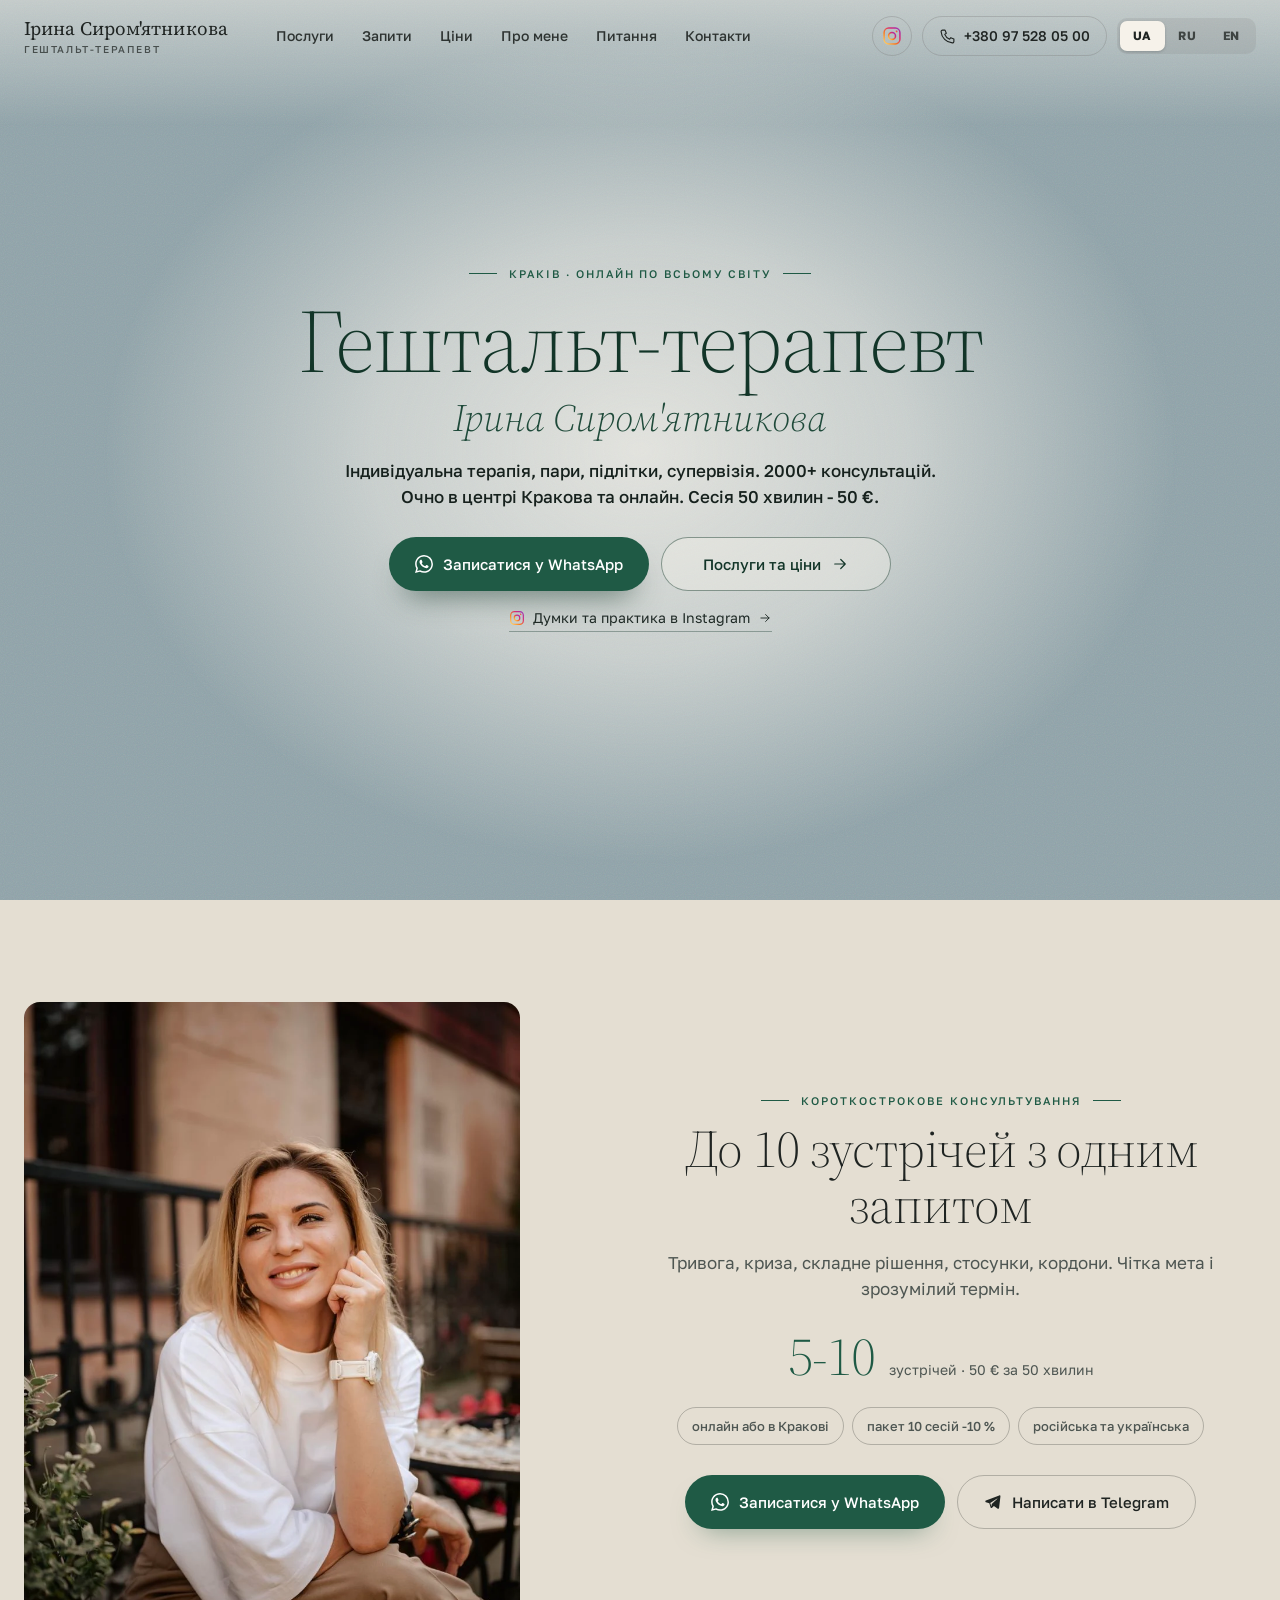
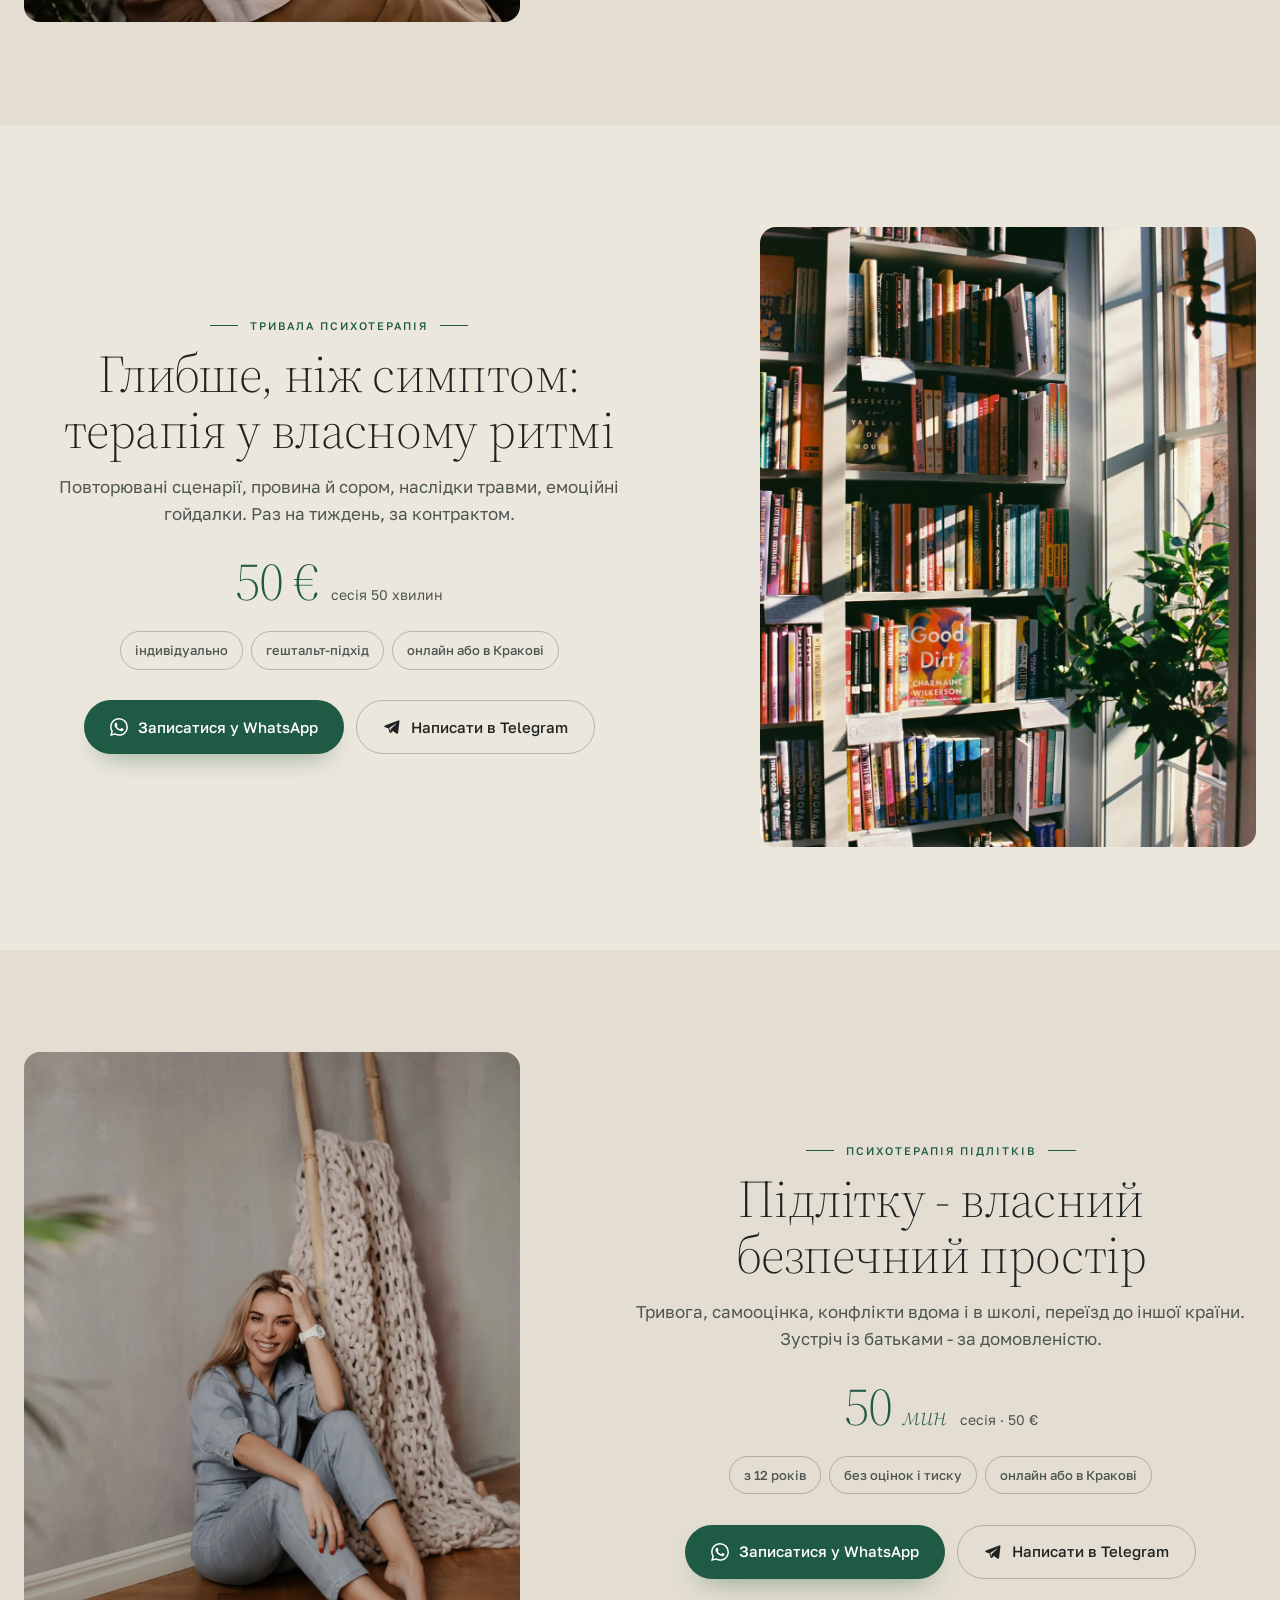
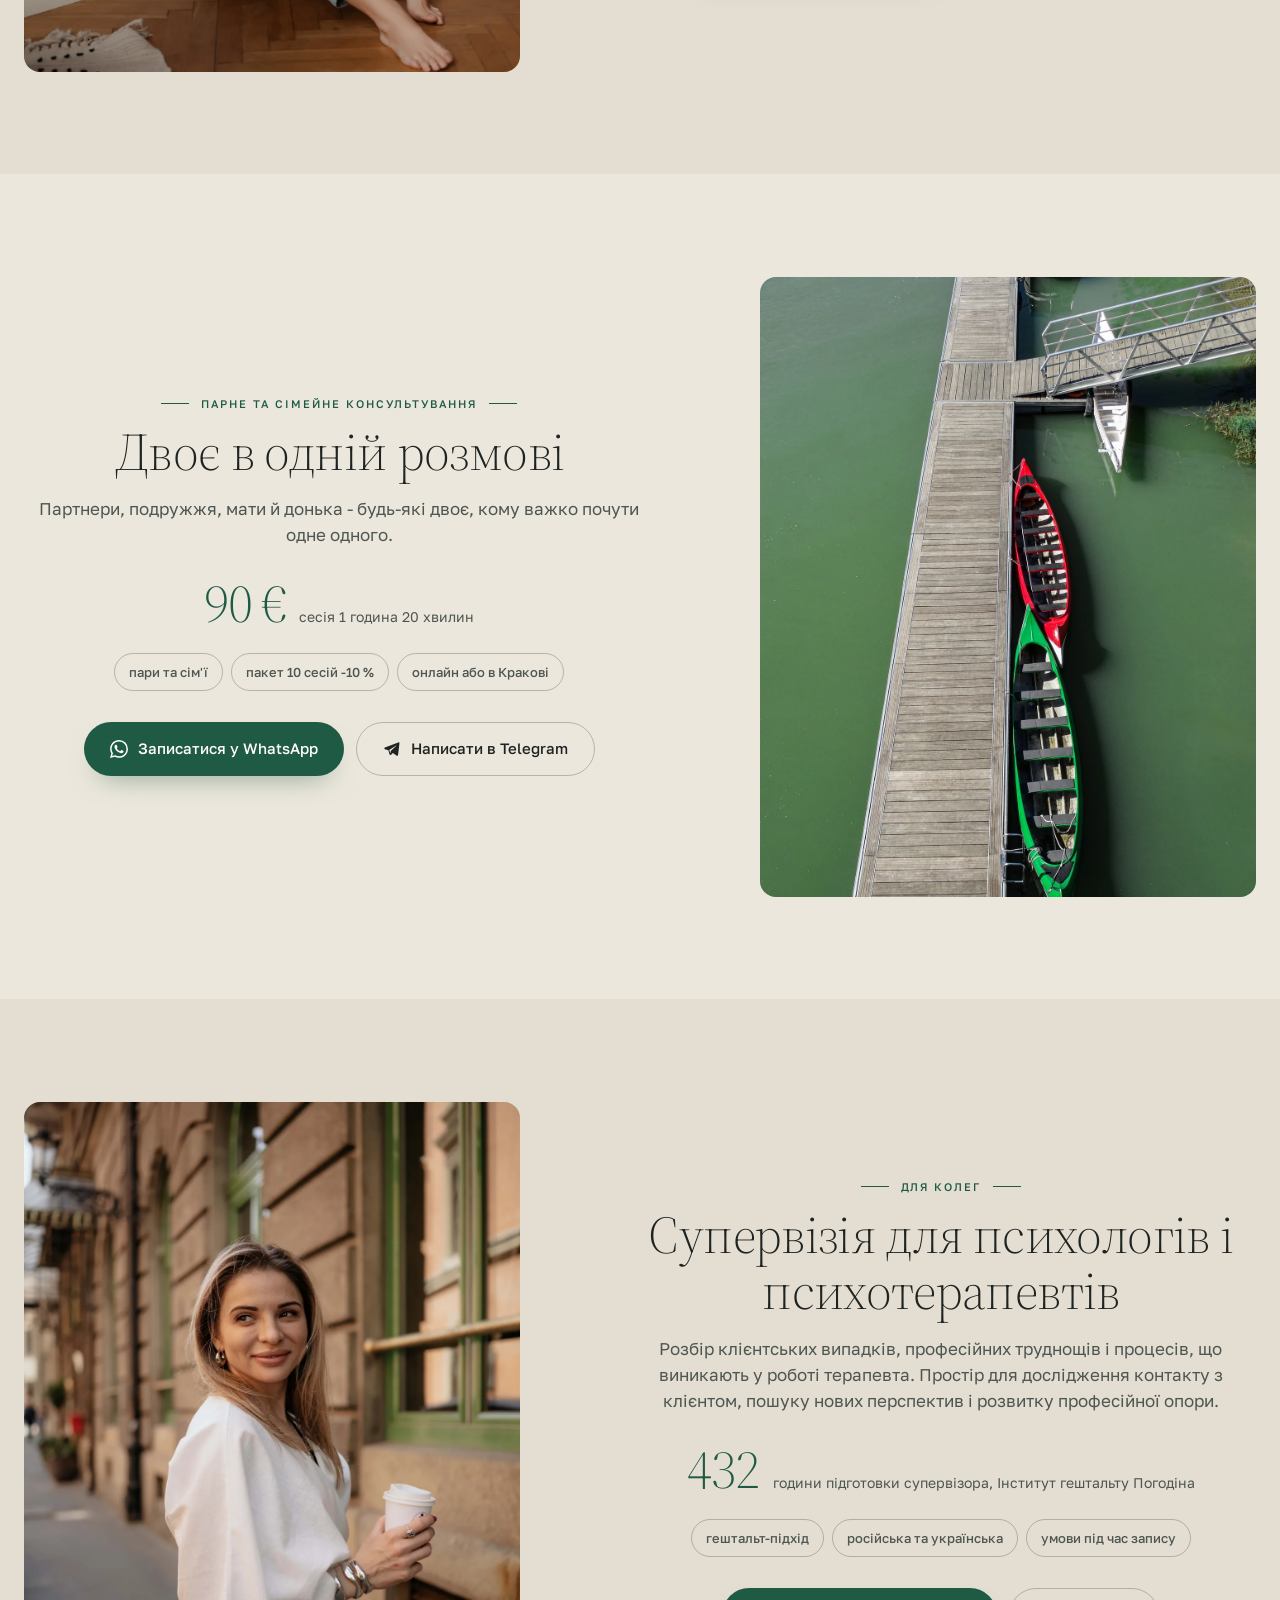
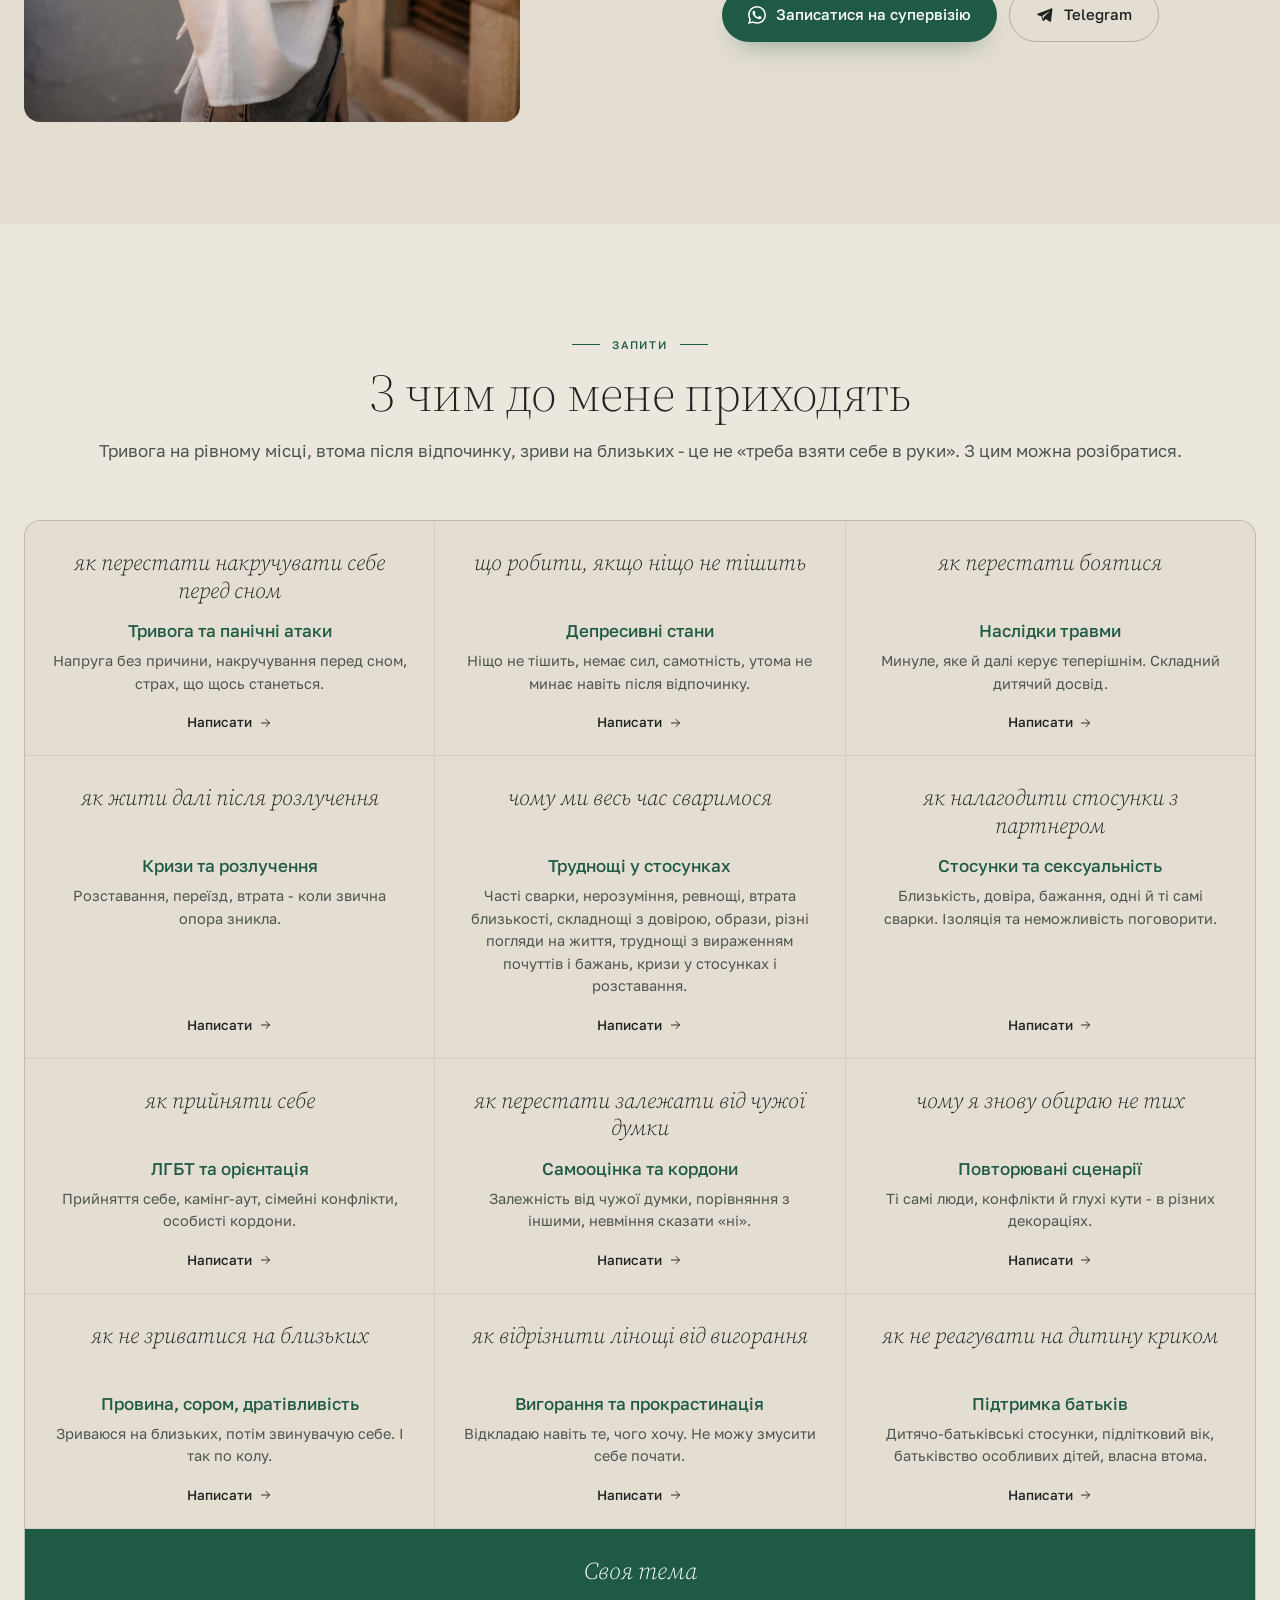
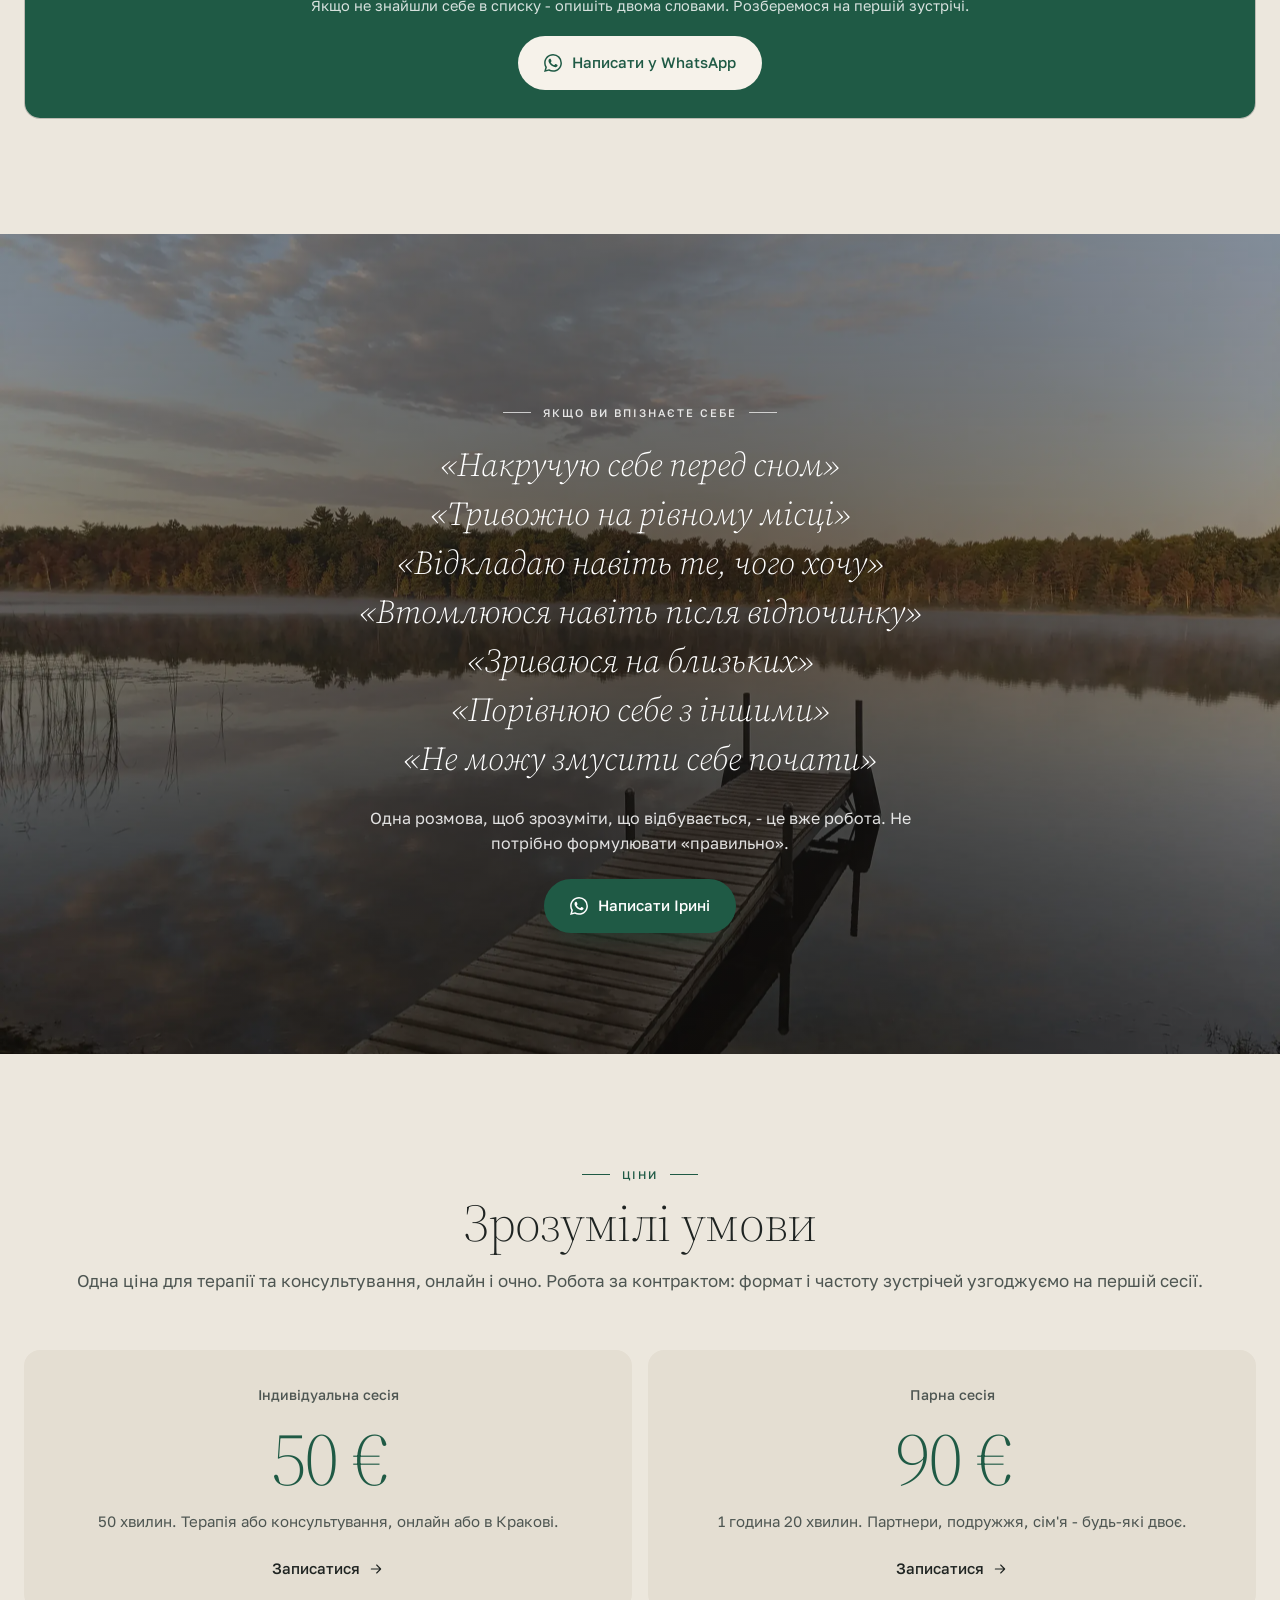
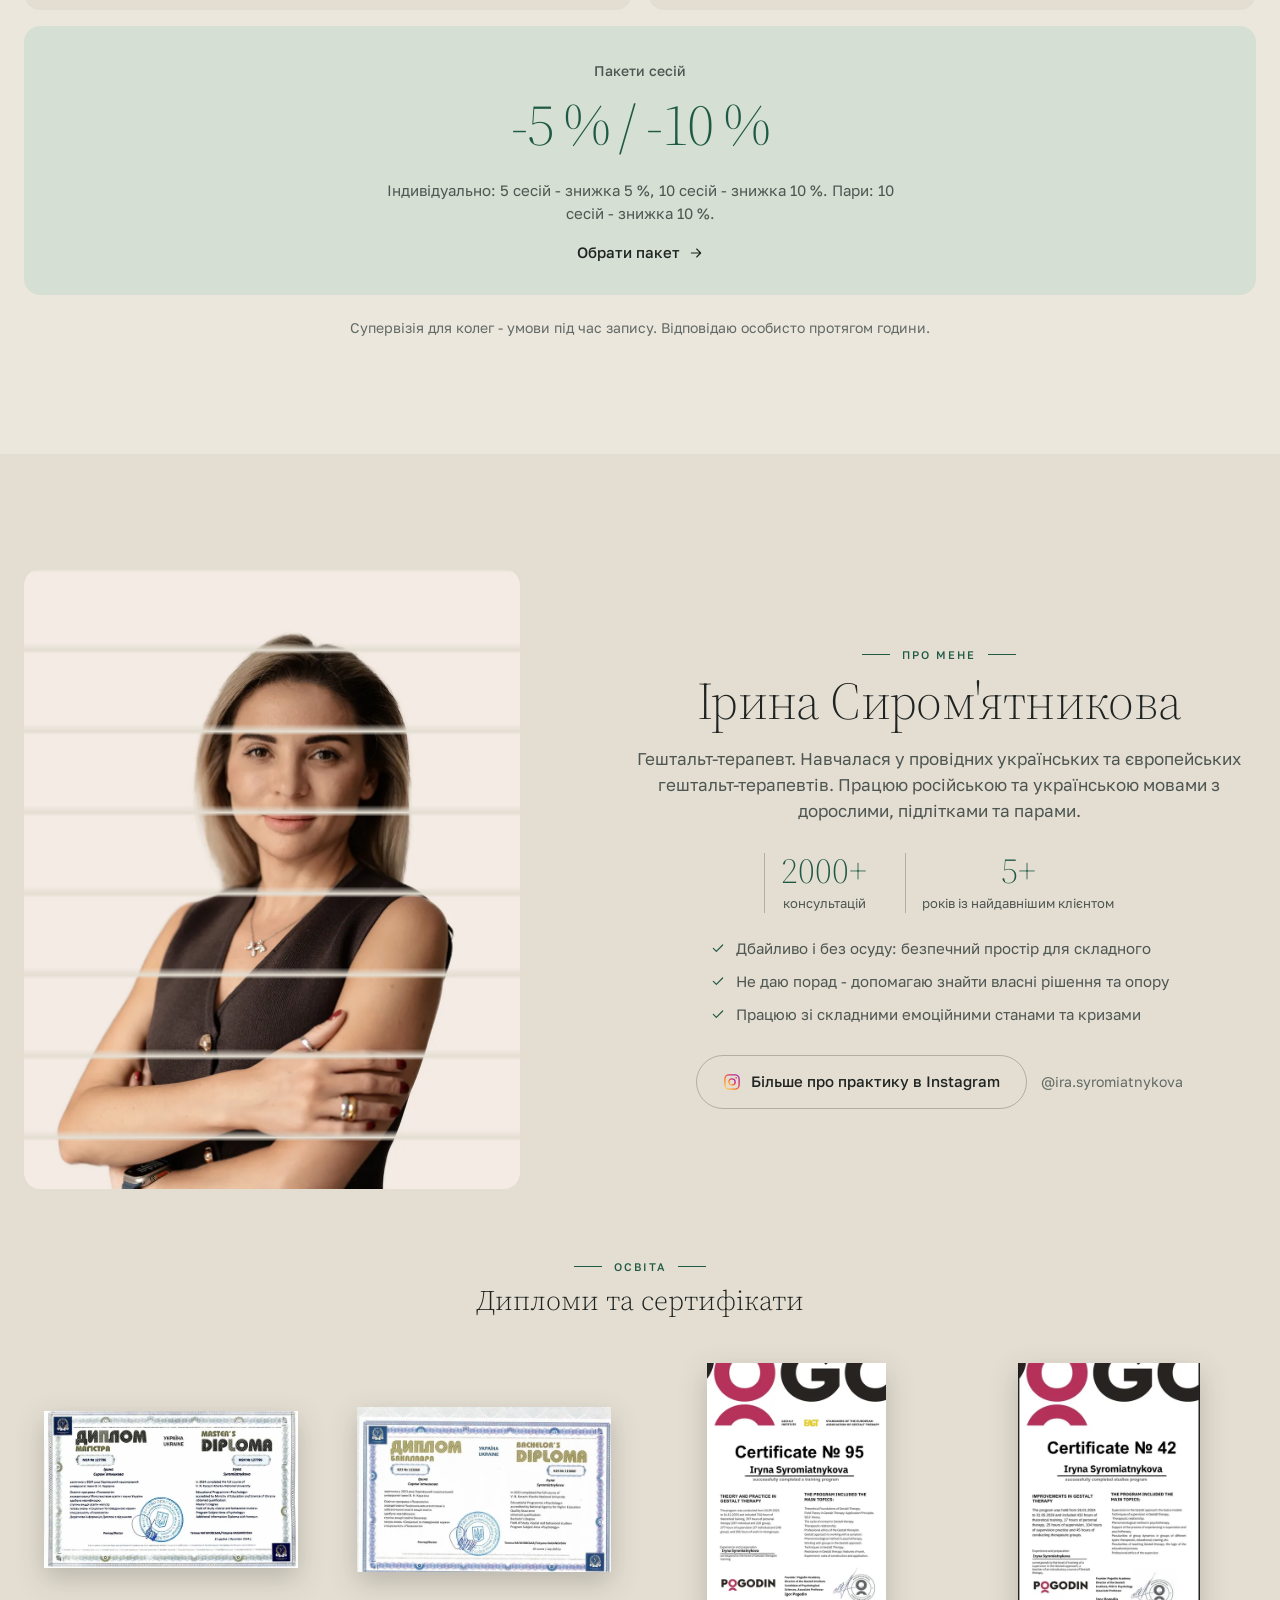
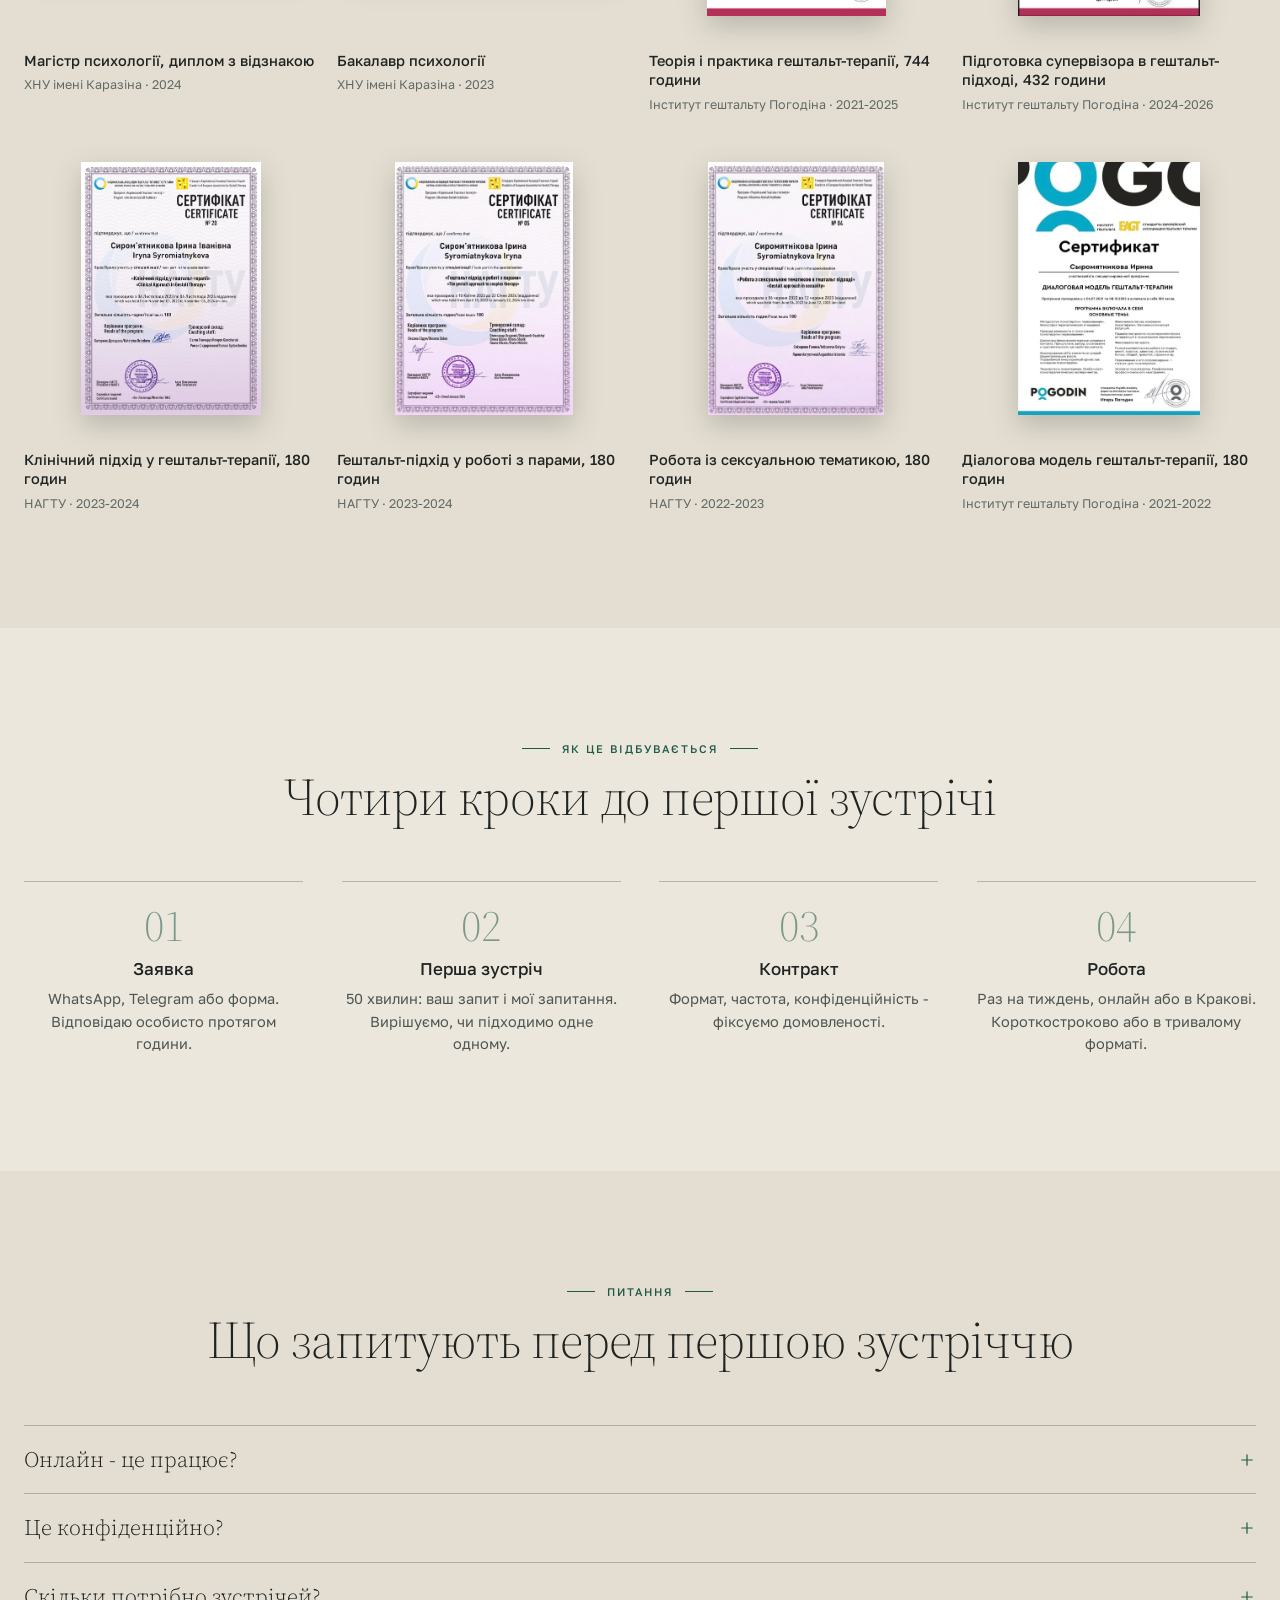
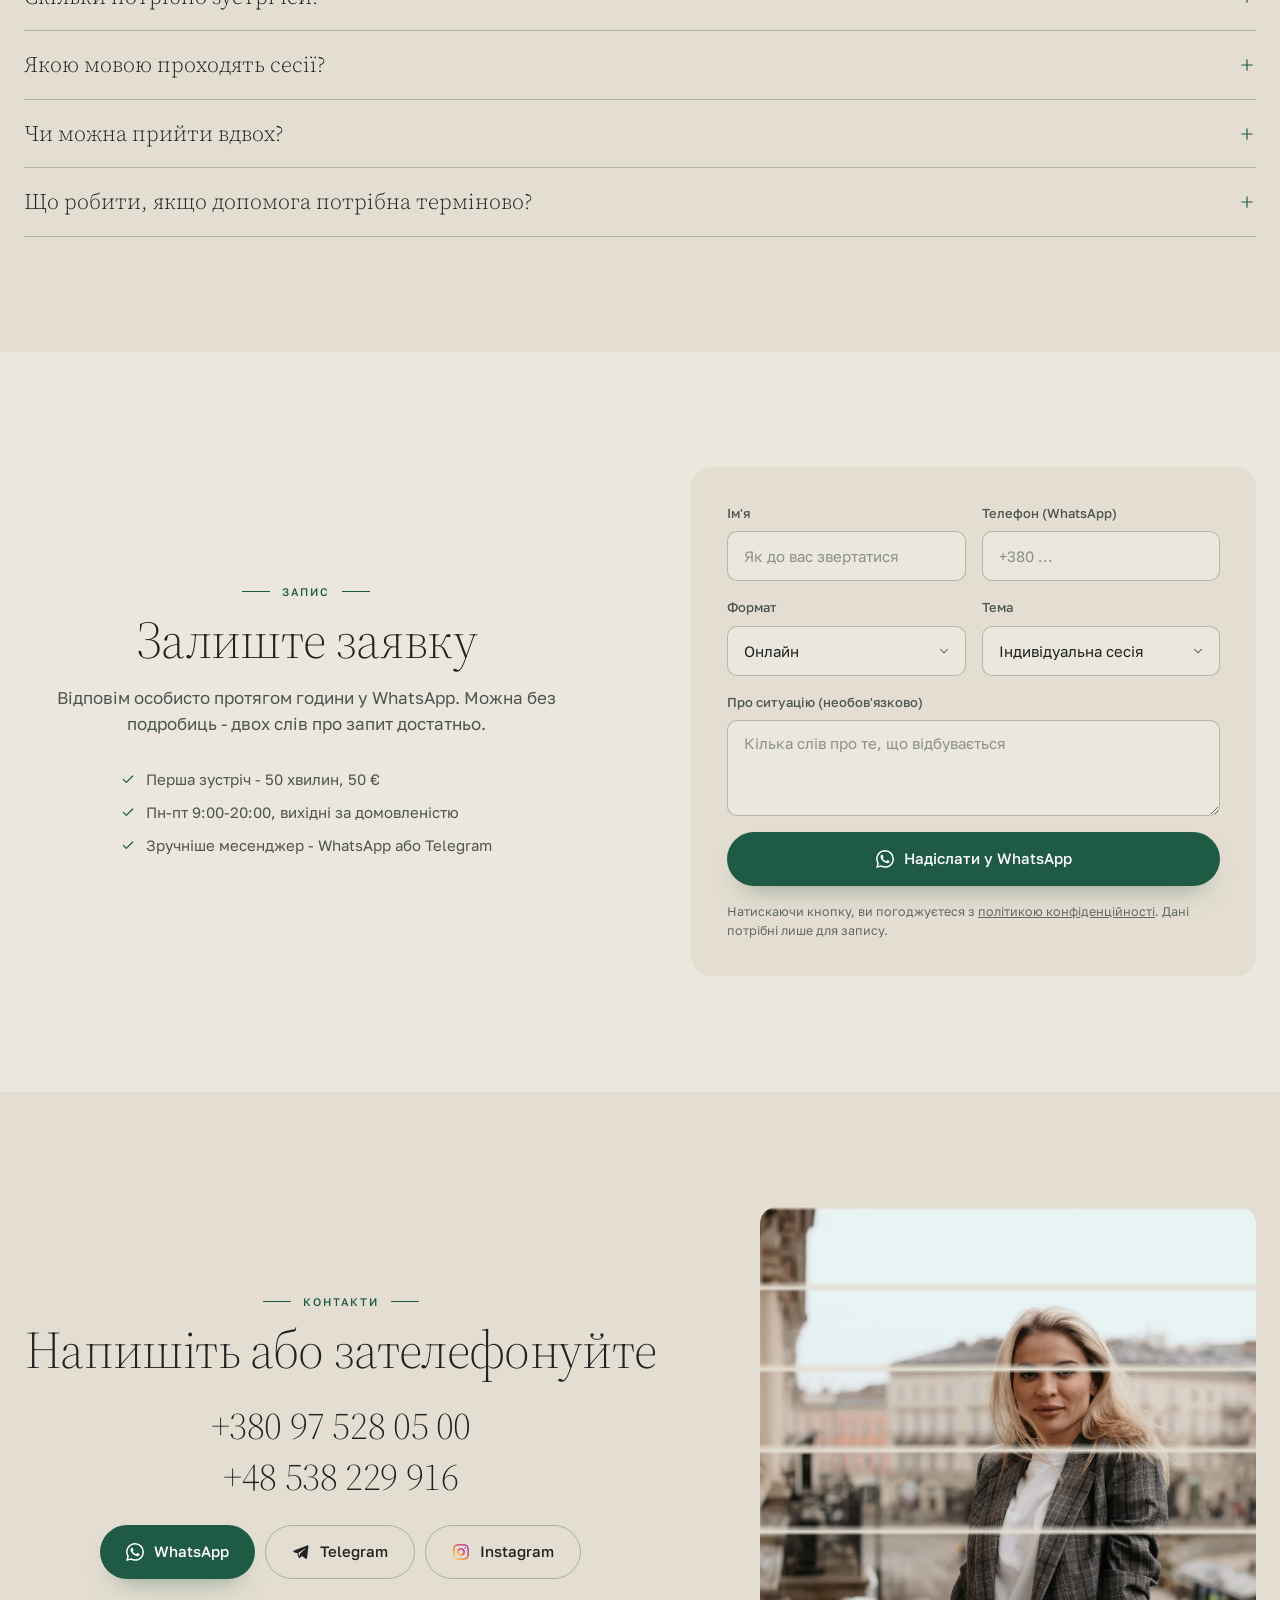
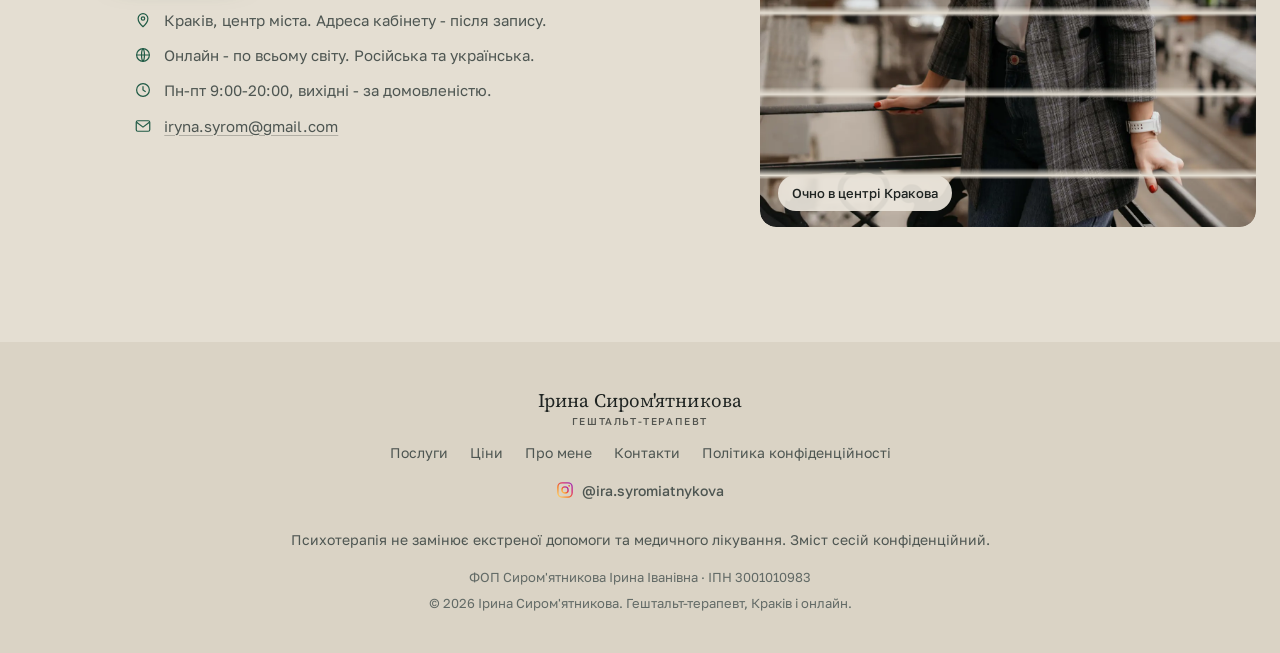
==== commit 960b004e: "Герой: новый кадр протоки в камышах (Pexels, 7728px), нос лодки и текст ровно по центру, кикер с чер" ====
--- a/index.html
+++ b/index.html
@@ -30,10 +30,10 @@
 <link rel="apple-touch-icon" href="assets/apple-touch-icon.png">
 <link rel="preconnect" href="https://fonts.googleapis.com">
 <link rel="preconnect" href="https://fonts.gstatic.com" crossorigin>
-<link rel="preload" as="image" href="assets/hero-reeds.webp" media="(min-width:761px)">
-<link rel="preload" as="image" href="assets/hero-reeds-m.webp" media="(max-width:760px)">
+<link rel="preload" as="image" href="assets/hero-reeds2.webp" media="(min-width:761px)">
+<link rel="preload" as="image" href="assets/hero-reeds2-m.webp" media="(max-width:760px)">
 <link href="https://fonts.googleapis.com/css2?family=Source+Serif+4:ital,opsz,wght@0,8..60,300;0,8..60,400;1,8..60,300&family=Golos+Text:wght@400;500;600&display=swap" rel="stylesheet">
-<link rel="stylesheet" href="styles.css?v=20261013-4">
+<link rel="stylesheet" href="styles.css?v=20261013-5">
 <script type="application/ld+json">
 {
   "@context": "https://schema.org",
@@ -128,8 +128,8 @@
 <!-- ================= ГЕРОЙ: статичный, чёткое фото в полном цвете ================= -->
 <section class="hero" id="top" aria-label="Главный экран" data-i-aria="a.hero">
   <picture class="hero-bg">
-    <source media="(max-width:760px)" srcset="assets/hero-reeds-m.webp">
-    <img src="assets/hero-reeds.webp" alt="Нос лодки на тихой протоке среди камышей" data-i-alt="alt.hero" fetchpriority="high" decoding="async" width="2560" height="1706">
+    <source media="(max-width:760px)" srcset="assets/hero-reeds2-m.webp">
+    <img src="assets/hero-reeds2.webp" alt="Нос лодки на тихой протоке среди камышей" data-i-alt="alt.hero" fetchpriority="high" decoding="async" width="2200" height="1692">
   </picture>
   <div class="hero-txt">
     <div class="wrap">
@@ -489,6 +489,6 @@
   <a href="https://www.instagram.com/ira.syromiatnykova/" target="_blank" rel="noopener" aria-label="Instagram"><svg width="18" height="18"><use href="#ic-ig"/></svg></a>
 </nav>
 
-<script src="script.js?v=20261013-4"></script>
+<script src="script.js?v=20261013-5"></script>
 </body>
 </html>
--- a/styles.css
+++ b/styles.css
@@ -30,7 +30,7 @@
 
 /* ---------- типографика ---------- */
 .kick{display:flex;align-items:center;gap:12px;font:500 11px/1 var(--ft);letter-spacing:.18em;text-transform:uppercase;color:var(--green)}
-.kick::before{content:"";width:28px;height:1px;background:currentColor;flex:0 0 auto}
+.kick::before,.kick::after{content:"";width:28px;height:1px;background:currentColor;flex:0 0 auto}
 .h2{font:300 clamp(32px,4.1vw,56px)/1.06 var(--fd);letter-spacing:-.012em;margin-top:16px;font-variation-settings:"opsz" 60}
 .lead{font-size:17px;line-height:1.55;color:var(--ink-2);margin-top:16px}
 .sh{margin-bottom:clamp(34px,5vw,56px)}
@@ -81,18 +81,18 @@
 /* ---------- герой: статичный ---------- */
 /* ГЕРОЙ «тихая протока»: линии берегов сходятся к точке схода, заголовок висит в небе над ней.
    --vx/--vy - точка схода кадра; --hp (0..1) - прогресс прокрутки героя, пишет script.js */
-.hero{--vx:63%;--vy:50%;--hp:0;position:relative;height:100svh;min-height:620px;overflow:hidden;color:var(--ink);isolation:isolate;background:#8FA2A8}
+.hero{--vx:50%;--vy:56%;--oy:78%;--hp:0;position:relative;height:100svh;min-height:620px;overflow:hidden;color:var(--ink);isolation:isolate;background:#8FA2A8}
 .hero-bg{position:absolute;inset:0;margin:0;animation:hero-arrive 2.6s cubic-bezier(.2,.7,.2,1) both;transform-origin:var(--vx) var(--vy)}
-.hero-bg img{position:absolute;inset:0;width:100%;height:100%;object-fit:cover;object-position:var(--vx) var(--vy);
+.hero-bg img{position:absolute;inset:0;width:100%;height:100%;object-fit:cover;object-position:50% var(--oy);
   transform-origin:var(--vx) var(--vy);transform:scale(calc(1 + var(--hp) * .16));will-change:transform}
 /* светлая дымка в небе под текстом + плёночное зерно, чтобы не было видно мягкости кадра */
 .hero::before{content:"";position:absolute;inset:0;z-index:1;pointer-events:none;
-  background:radial-gradient(62% 58% at 50% 28%,rgba(246,242,234,.74) 0%,rgba(246,242,234,.5) 46%,rgba(246,242,234,0) 100%),
-             linear-gradient(180deg,rgba(246,242,234,.4) 0%,rgba(246,242,234,0) 30%)}
+  background:radial-gradient(42% 46% at 50% 50%,rgba(246,242,234,.8) 0%,rgba(246,242,234,.55) 50%,rgba(246,242,234,0) 100%),
+             linear-gradient(180deg,rgba(246,242,234,.5) 0%,rgba(246,242,234,0) 14%)}
 .hero::after{content:"";position:absolute;inset:0;z-index:1;pointer-events:none;opacity:.16;mix-blend-mode:overlay;
   background:url("data:image/svg+xml,%3Csvg xmlns='http://www.w3.org/2000/svg' width='160' height='160'%3E%3Cfilter id='n'%3E%3CfeTurbulence type='fractalNoise' baseFrequency='.9' numOctaves='2' stitchTiles='stitch'/%3E%3C/filter%3E%3Crect width='100%25' height='100%25' filter='url(%23n)'/%3E%3C/svg%3E")}
-.hero-txt{position:relative;z-index:2;height:100%;display:flex;flex-direction:column;justify-content:flex-start;
-  padding:calc(var(--hh) + clamp(20px,5svh,64px)) 0 clamp(24px,5svh,56px);
+.hero-txt{position:relative;z-index:2;height:100%;display:flex;flex-direction:column;justify-content:center;
+  padding:var(--hh) 0;
   opacity:calc(1 - var(--hp) * 3);transform:translateY(calc(var(--hp) * -90px))}
 .hero-txt > .wrap{display:grid;justify-items:center;text-align:center;width:min(1240px,100% - 48px)}
 .hero-txt > .wrap > *{max-width:820px}
@@ -101,7 +101,7 @@
 @keyframes hero-arrive{from{transform:scale(1.09)}to{transform:none}}
 @keyframes hero-rise{from{opacity:0;transform:translateY(18px)}to{opacity:1;transform:none}}
 .hero .kick{color:var(--green);justify-content:center}
-.hero .kick::before{background:var(--green)}
+.hero .kick::before,.hero .kick::after{background:var(--green)}
 .h1{margin-top:clamp(12px,2svh,20px);display:grid;justify-items:center}
 .h1 .big1{display:block;font:300 clamp(44px,min(7vw,11svh),104px)/.98 var(--fd);letter-spacing:-.02em;white-space:nowrap;color:#123528;font-variation-settings:"opsz" 60}
 .h1 .name{display:block;font:300 italic clamp(24px,3vw,42px)/1.15 var(--fd);color:#1F4A3A;margin-top:clamp(6px,1.2svh,12px)}
@@ -181,7 +181,7 @@
 .pw-photo .wrap > *{opacity:0;transform:translateY(14px);transition:opacity .7s cubic-bezier(.2,.7,.2,1),transform .7s cubic-bezier(.2,.7,.2,1)}
 .pw-photo.on .wrap > *{opacity:1;transform:none}
 .pw-photo .kick{color:rgba(255,255,255,.85)}
-.pw-photo .kick::before{background:rgba(255,255,255,.7)}
+.pw-photo .kick::before,.pw-photo .kick::after{background:rgba(255,255,255,.7)}
 .says{margin-top:clamp(18px,3svh,28px);display:grid;gap:clamp(4px,1svh,10px);max-width:820px}
 .says li{font:300 italic clamp(22px,min(2.6vw,4svh),38px)/1.2 var(--fd);color:#fff;opacity:0;transform:translateY(12px);transition:opacity .7s cubic-bezier(.2,.7,.2,1),transform .7s cubic-bezier(.2,.7,.2,1)}
 .pw-photo.on .says li{opacity:1;transform:none}
@@ -403,12 +403,11 @@
   .h2{font-size:clamp(30px,8.2vw,40px)}
   .lead{font-size:15.5px}
   /* герой: кроп с правым креслом, текст сверху на верхней подложке */
-  /* герой: текст в небе сверху, протока и нос лодки снизу */
-  .hero{--vx:50%;--vy:50%}
-  .hero::before{background:linear-gradient(180deg,rgba(246,242,234,.66) 0%,rgba(246,242,234,.46) 34%,rgba(246,242,234,0) 56%)}
-  .hero-txt{padding-top:calc(var(--hh) + 22px)}
+  /* герой: текст по центру экрана на светлой дымке, нос лодки внизу */
+  .hero{--oy:50%}
+  .hero::before{background:radial-gradient(85% 34% at 50% 48%,rgba(246,242,234,.84) 0%,rgba(246,242,234,.56) 55%,rgba(246,242,234,0) 100%),linear-gradient(180deg,rgba(246,242,234,.5) 0%,rgba(246,242,234,0) 14%)}
   .hero .kick{font-size:9.5px;letter-spacing:.1em;gap:8px;white-space:nowrap}
-  .hero .kick::before{width:14px}
+  .hero .kick::before,.hero .kick::after{width:14px}
   .h1 .big1{font-size:clamp(40px,11.5vw,54px)}
   .h1 .name{font-size:clamp(21px,6vw,28px)}
   .hero .lead{font-size:14.5px;margin-top:12px}
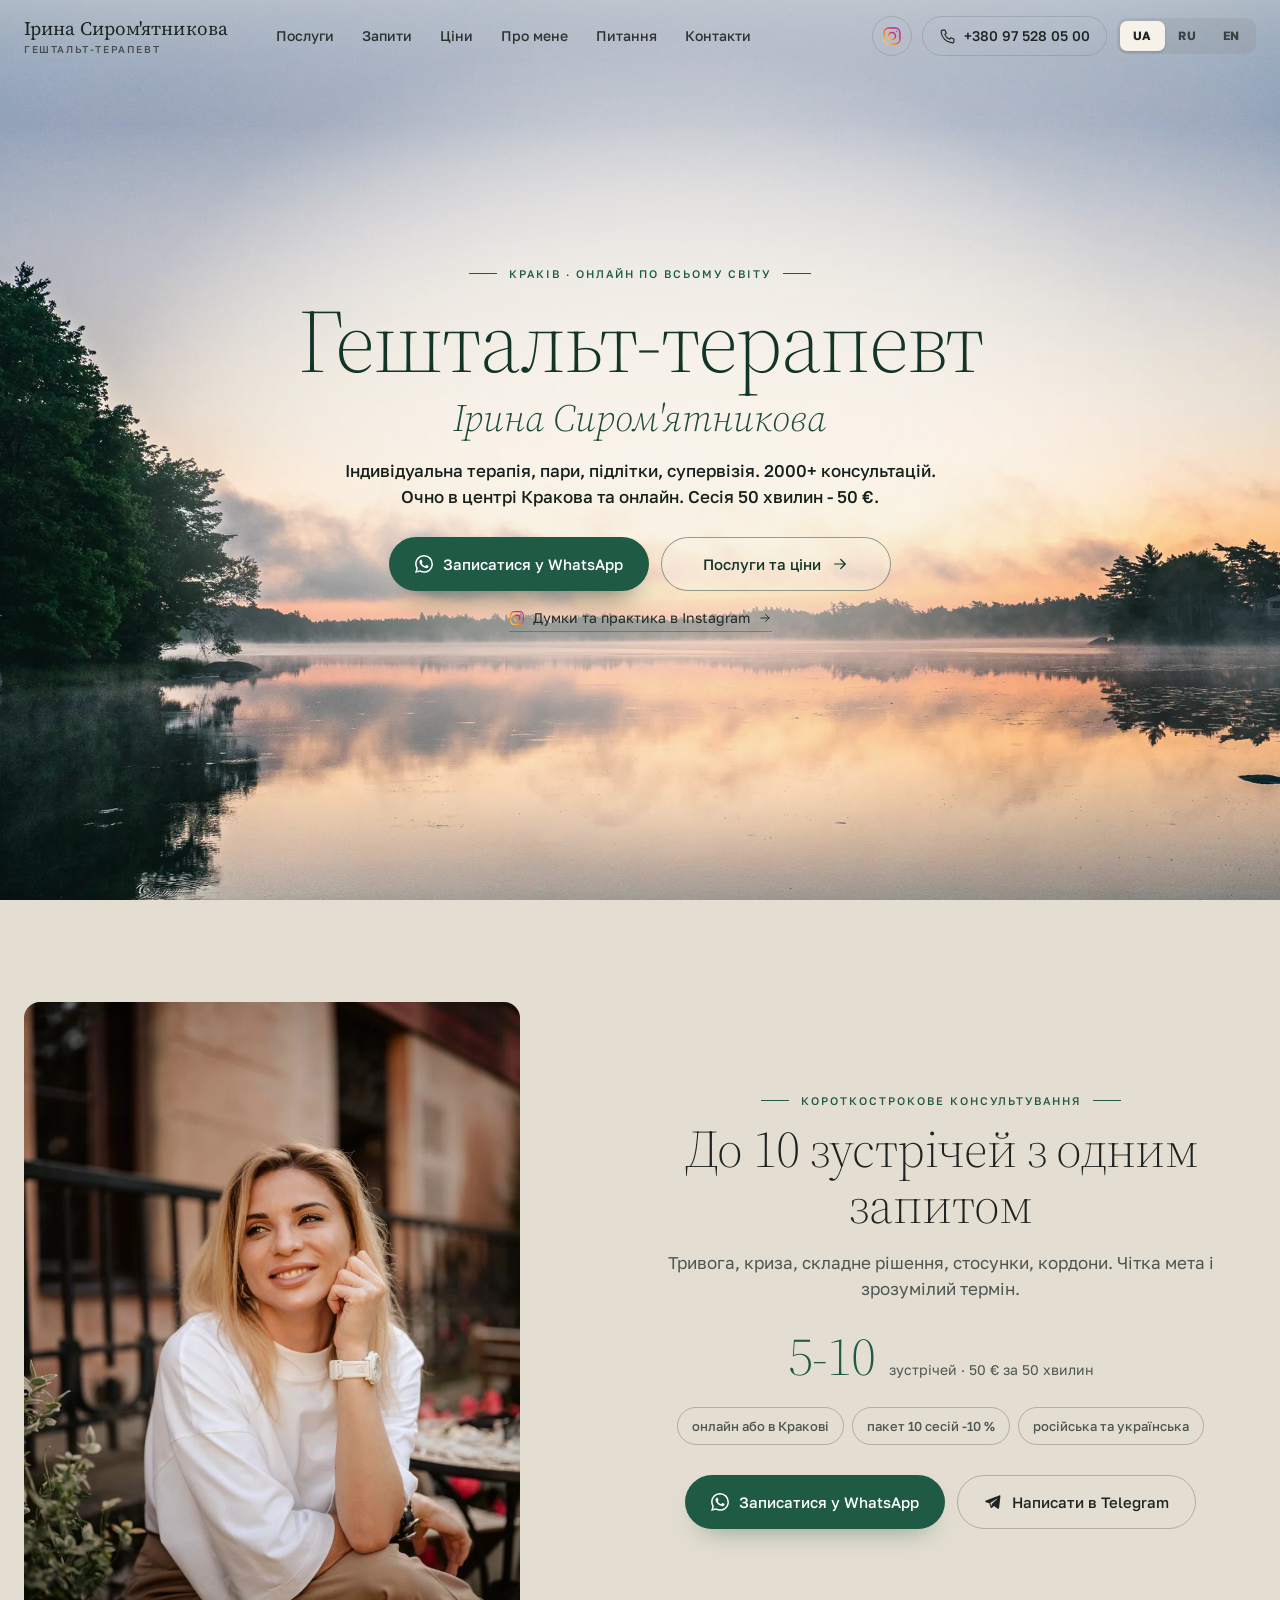
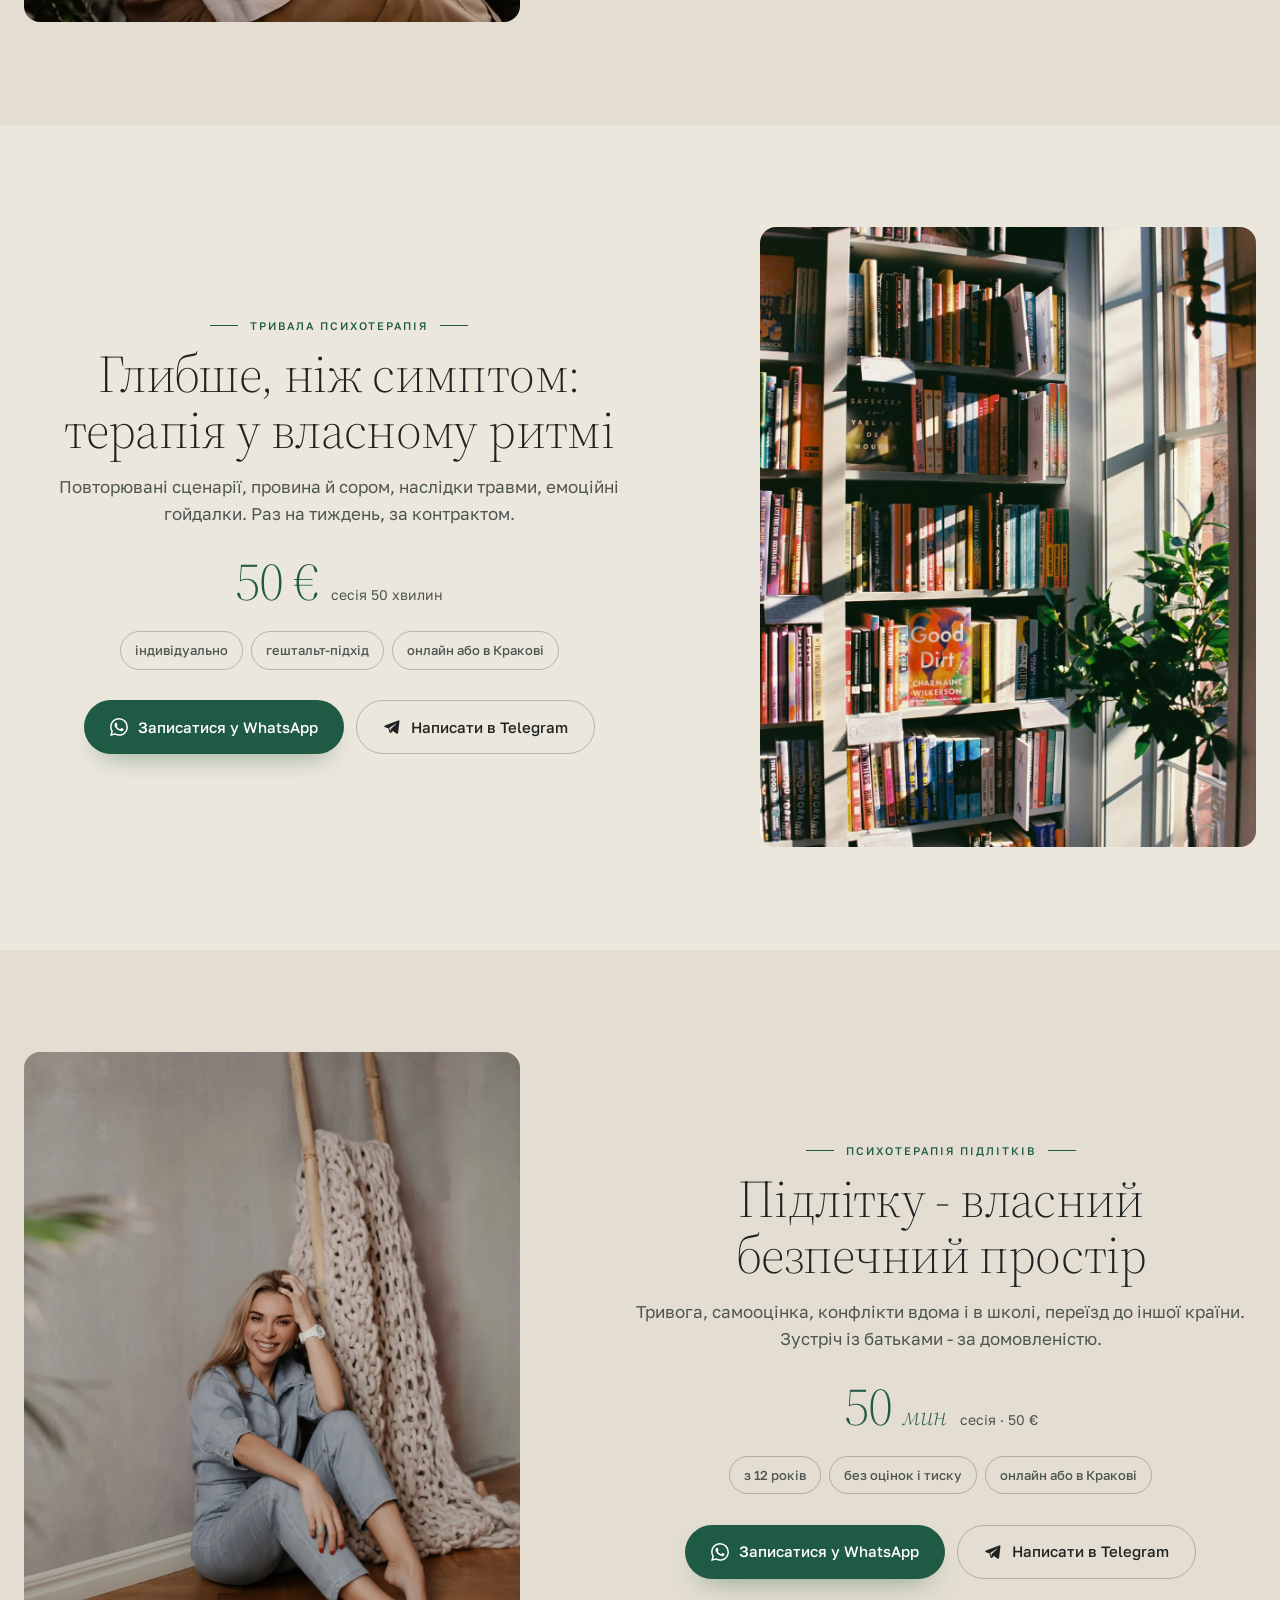
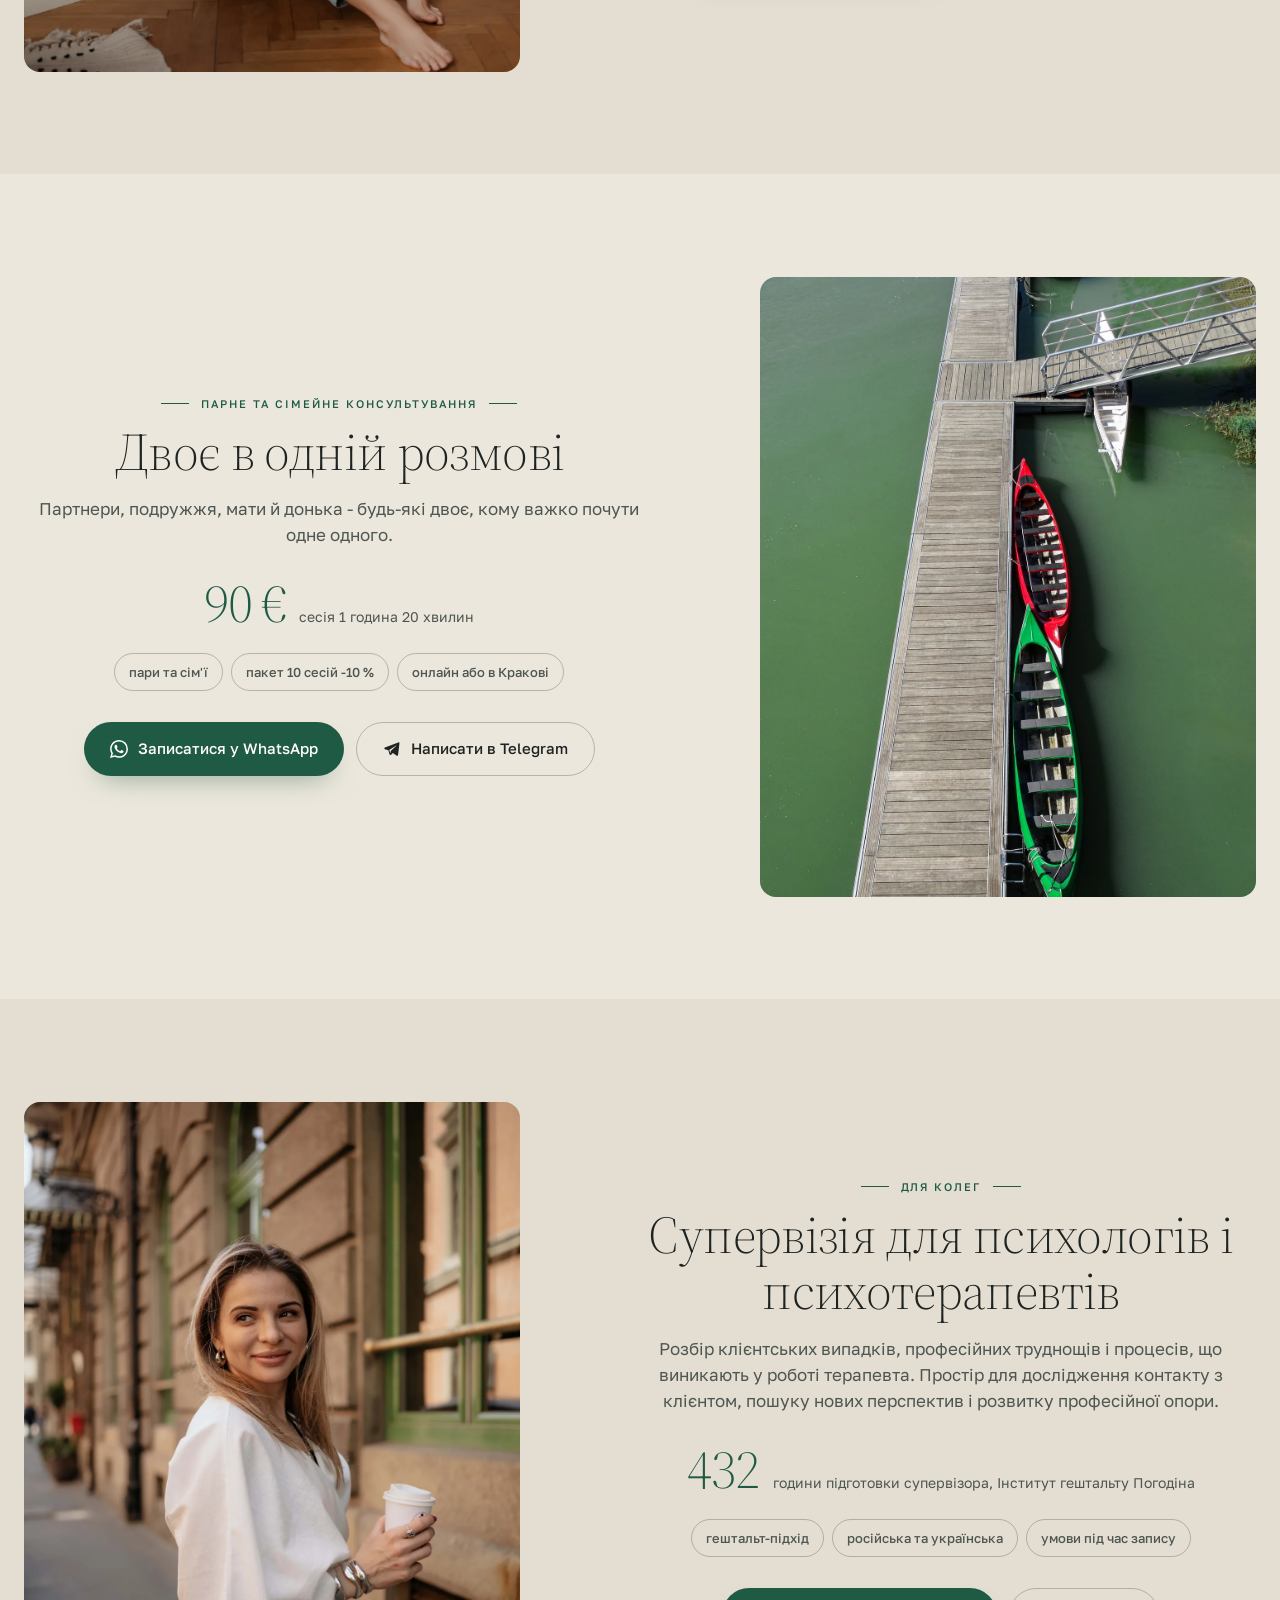
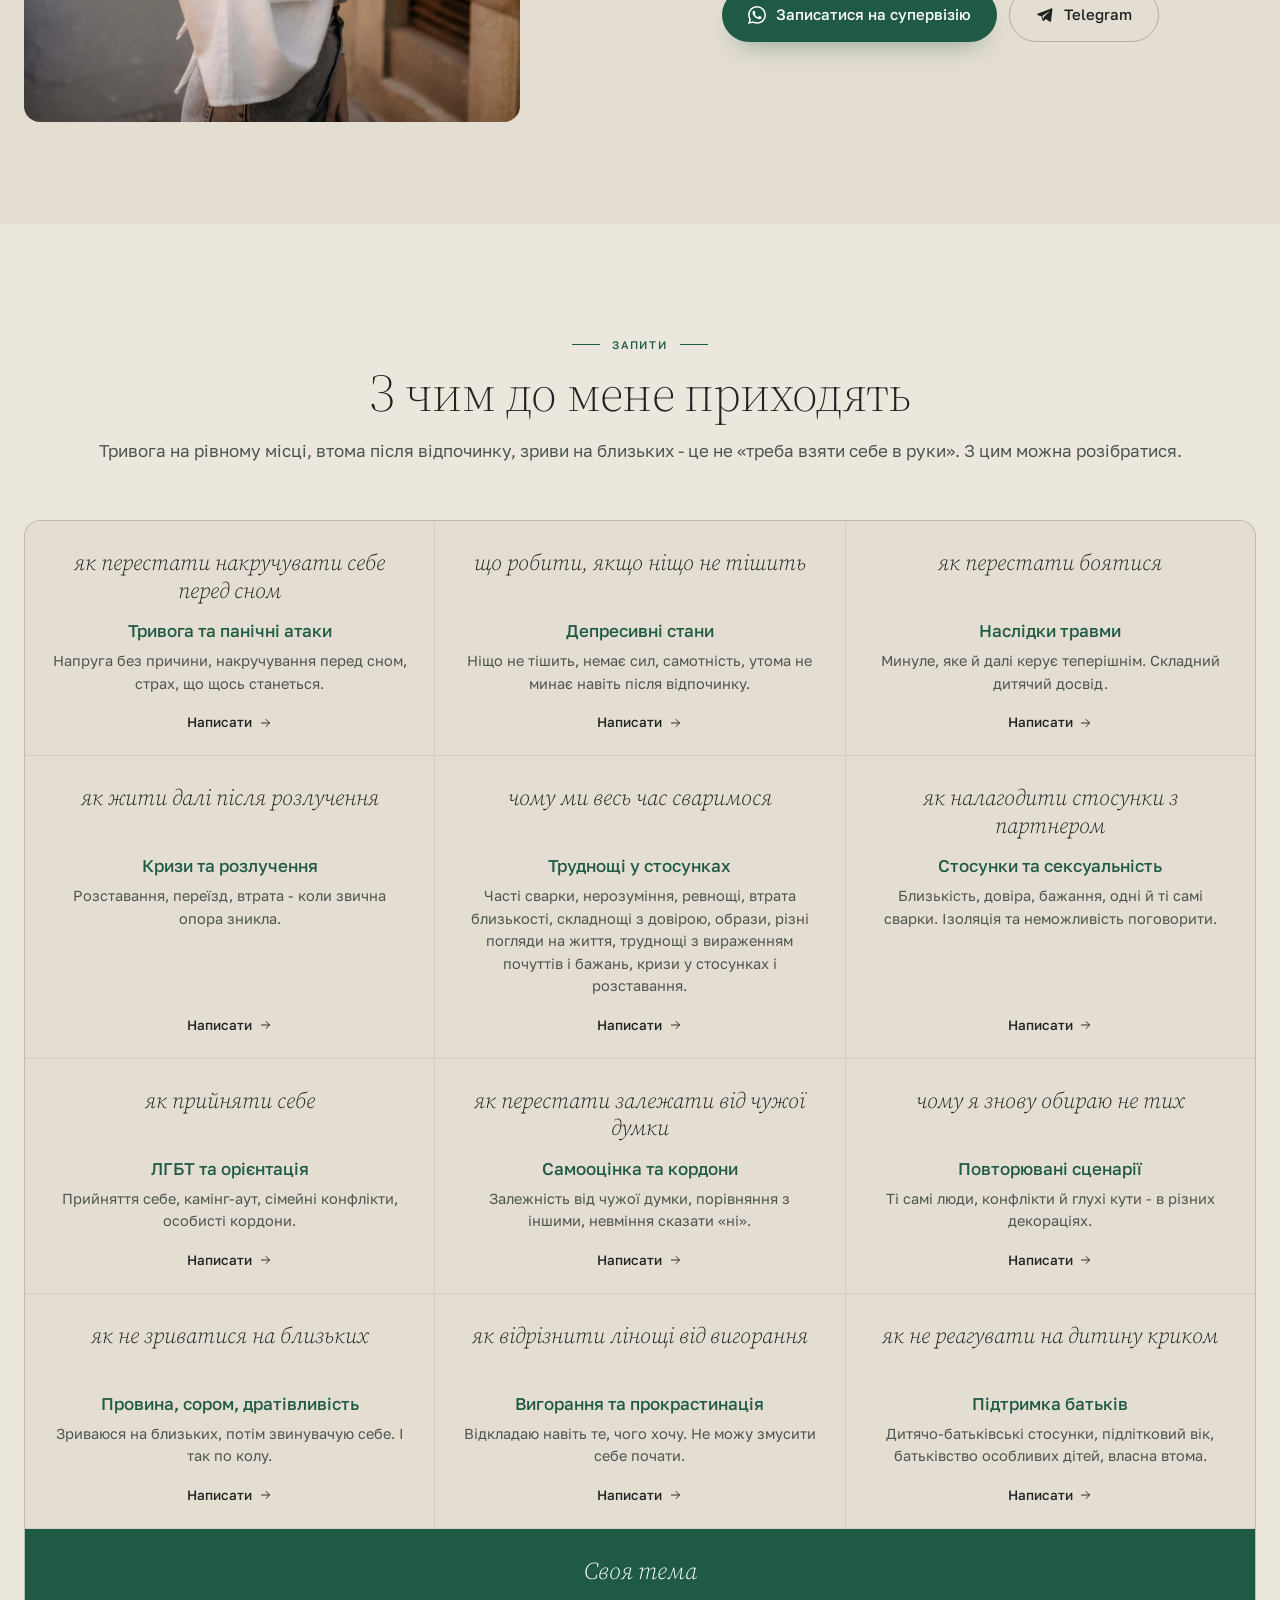
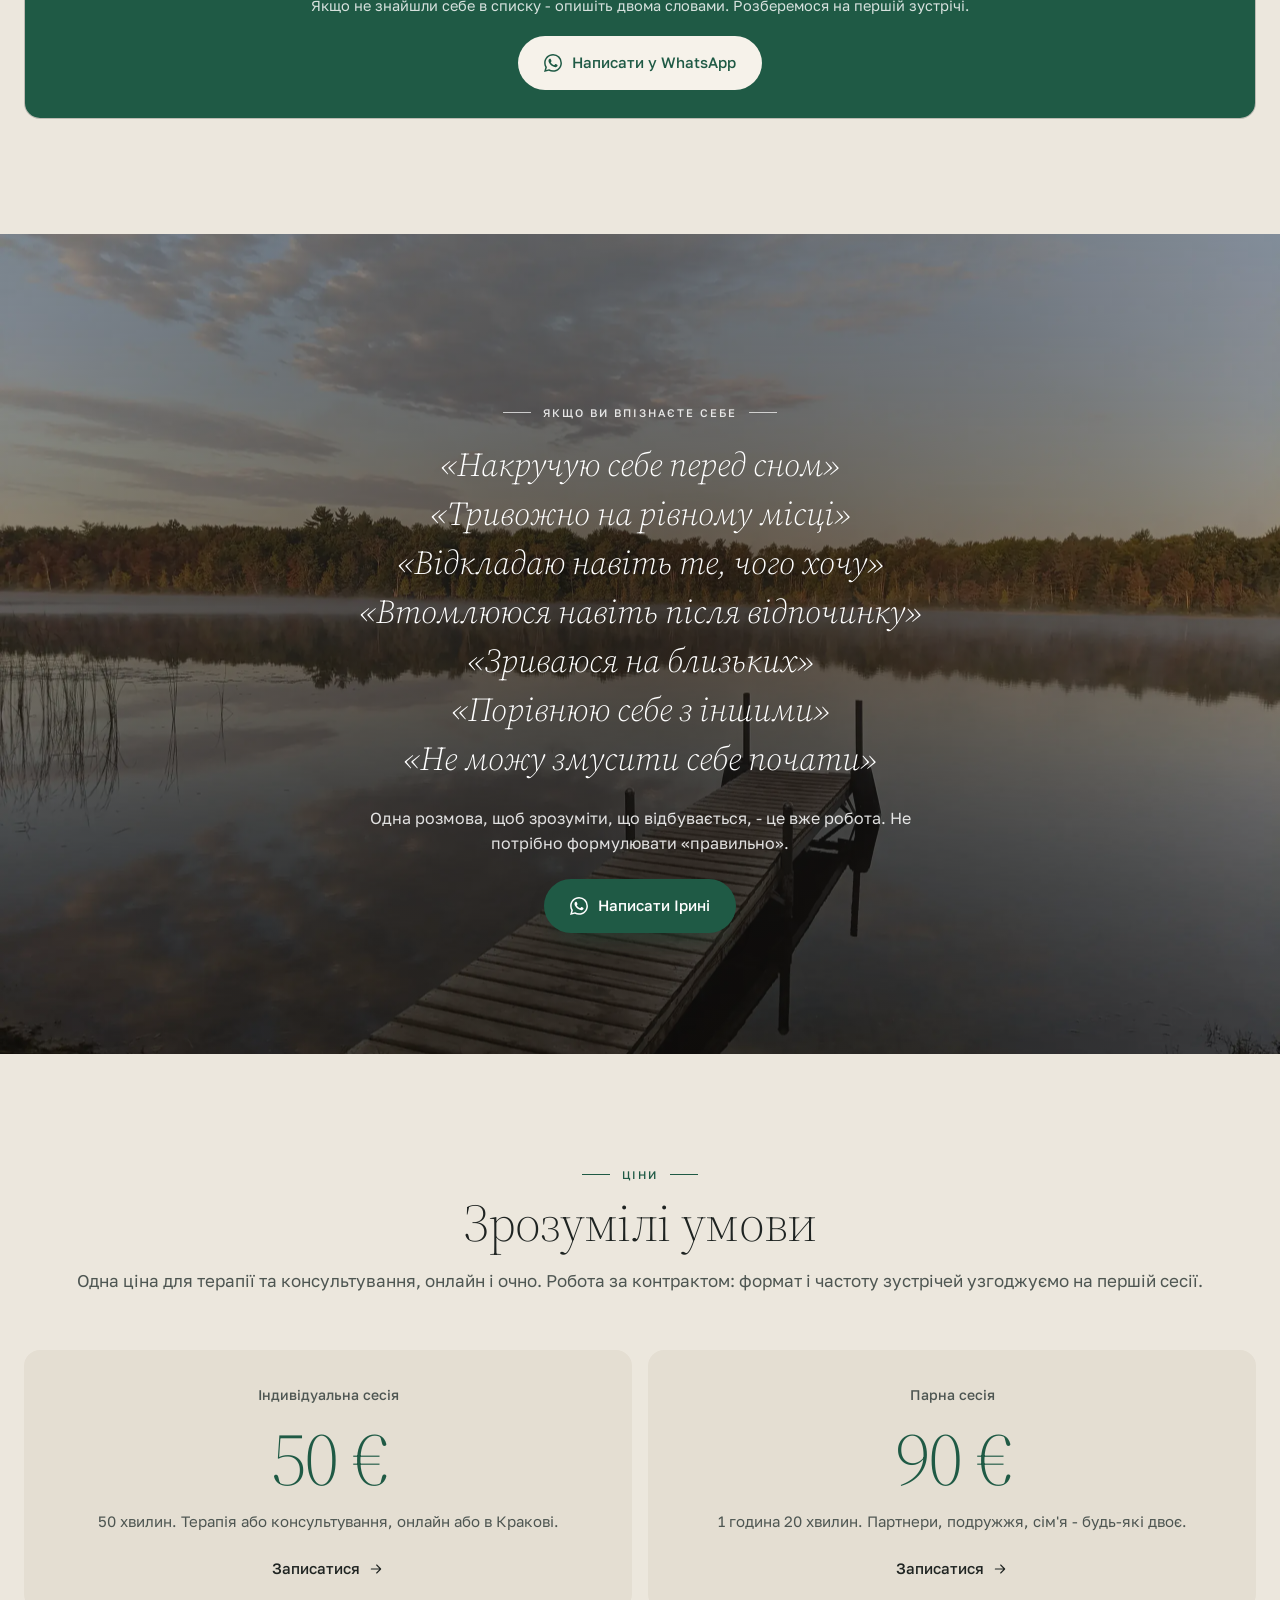
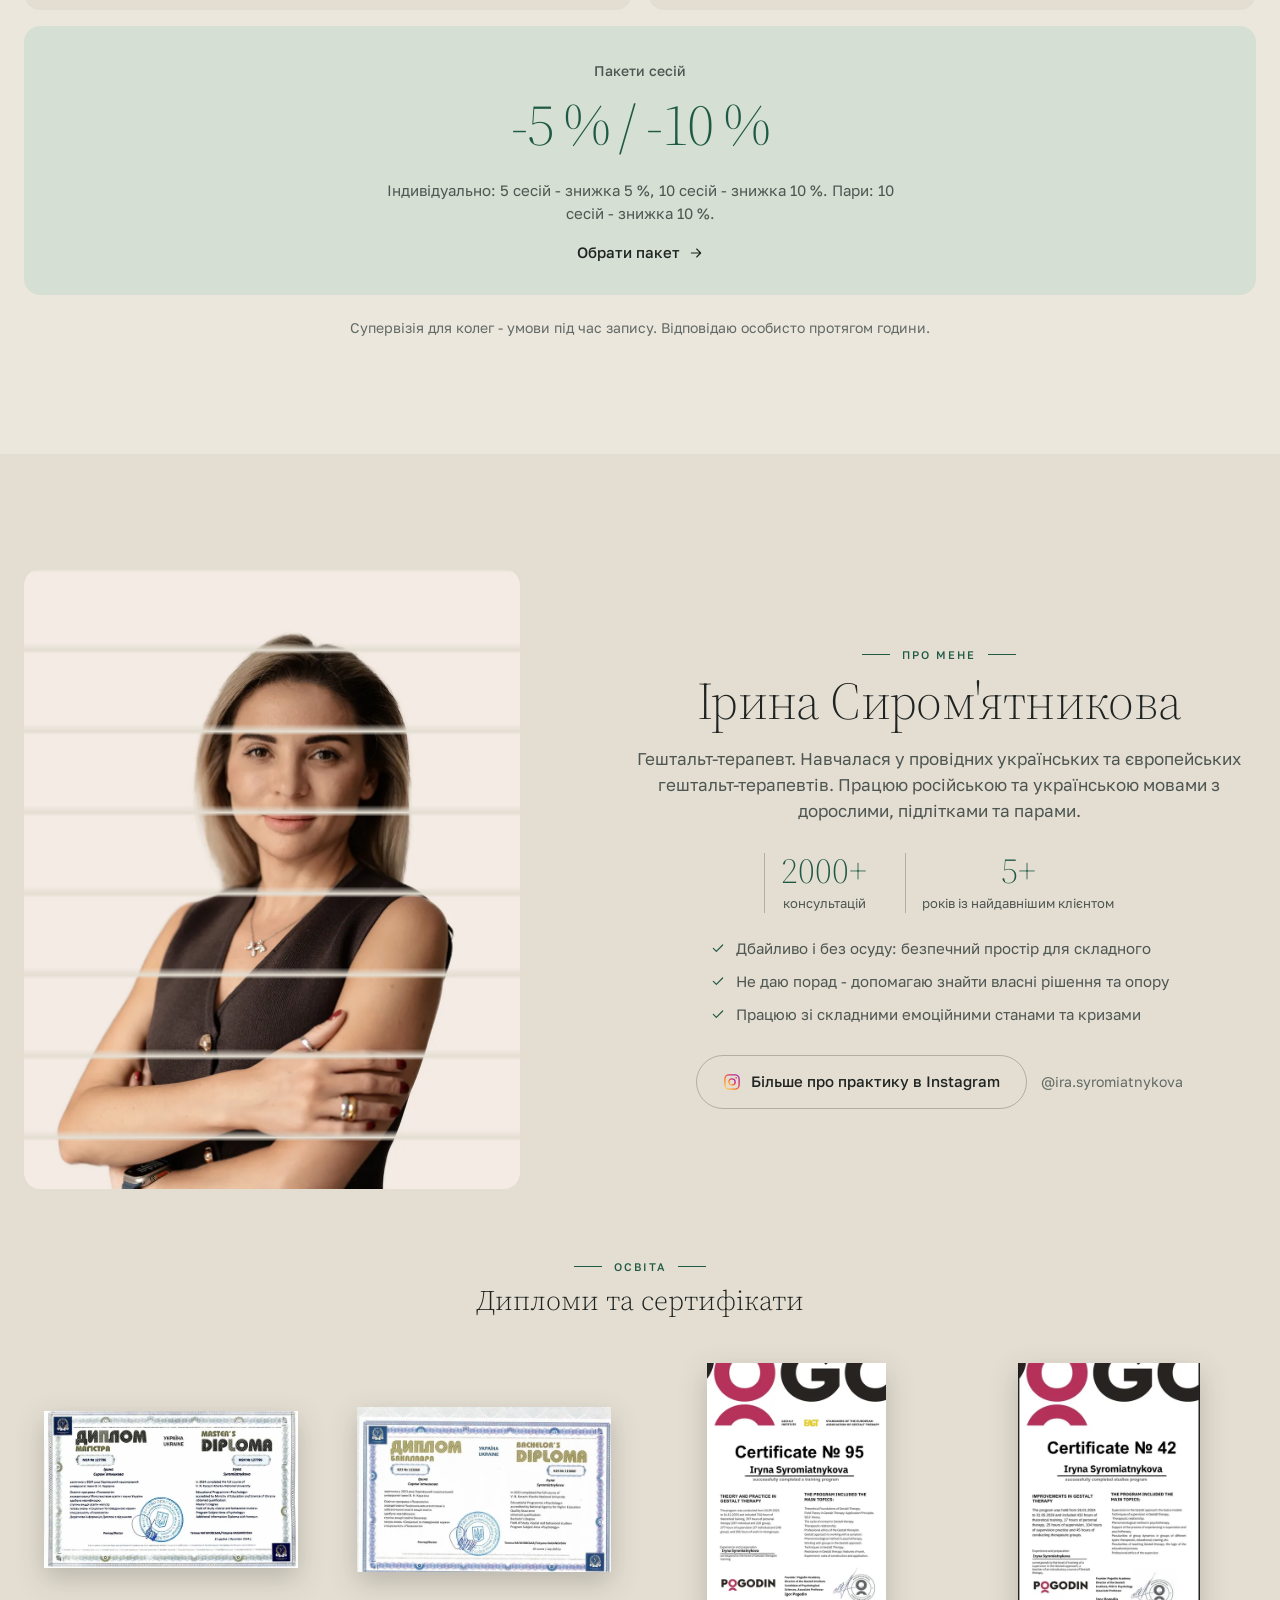
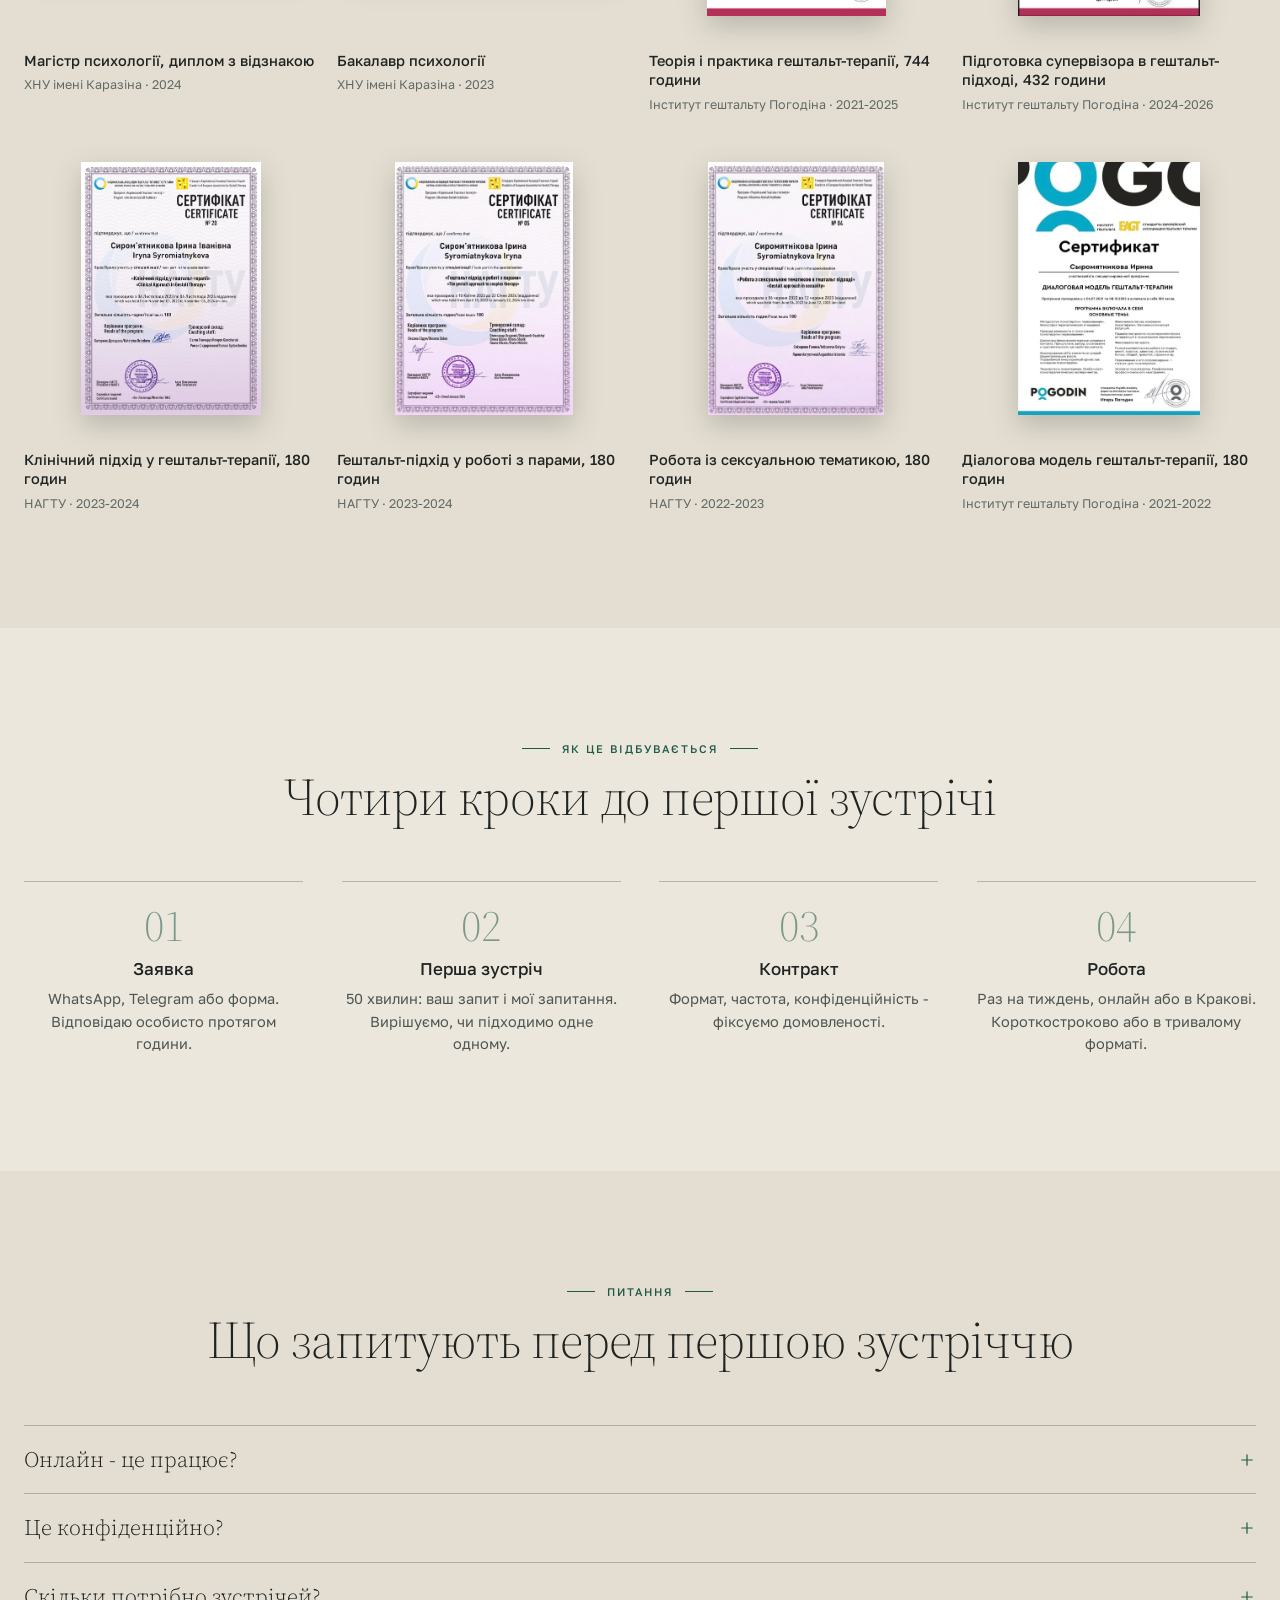
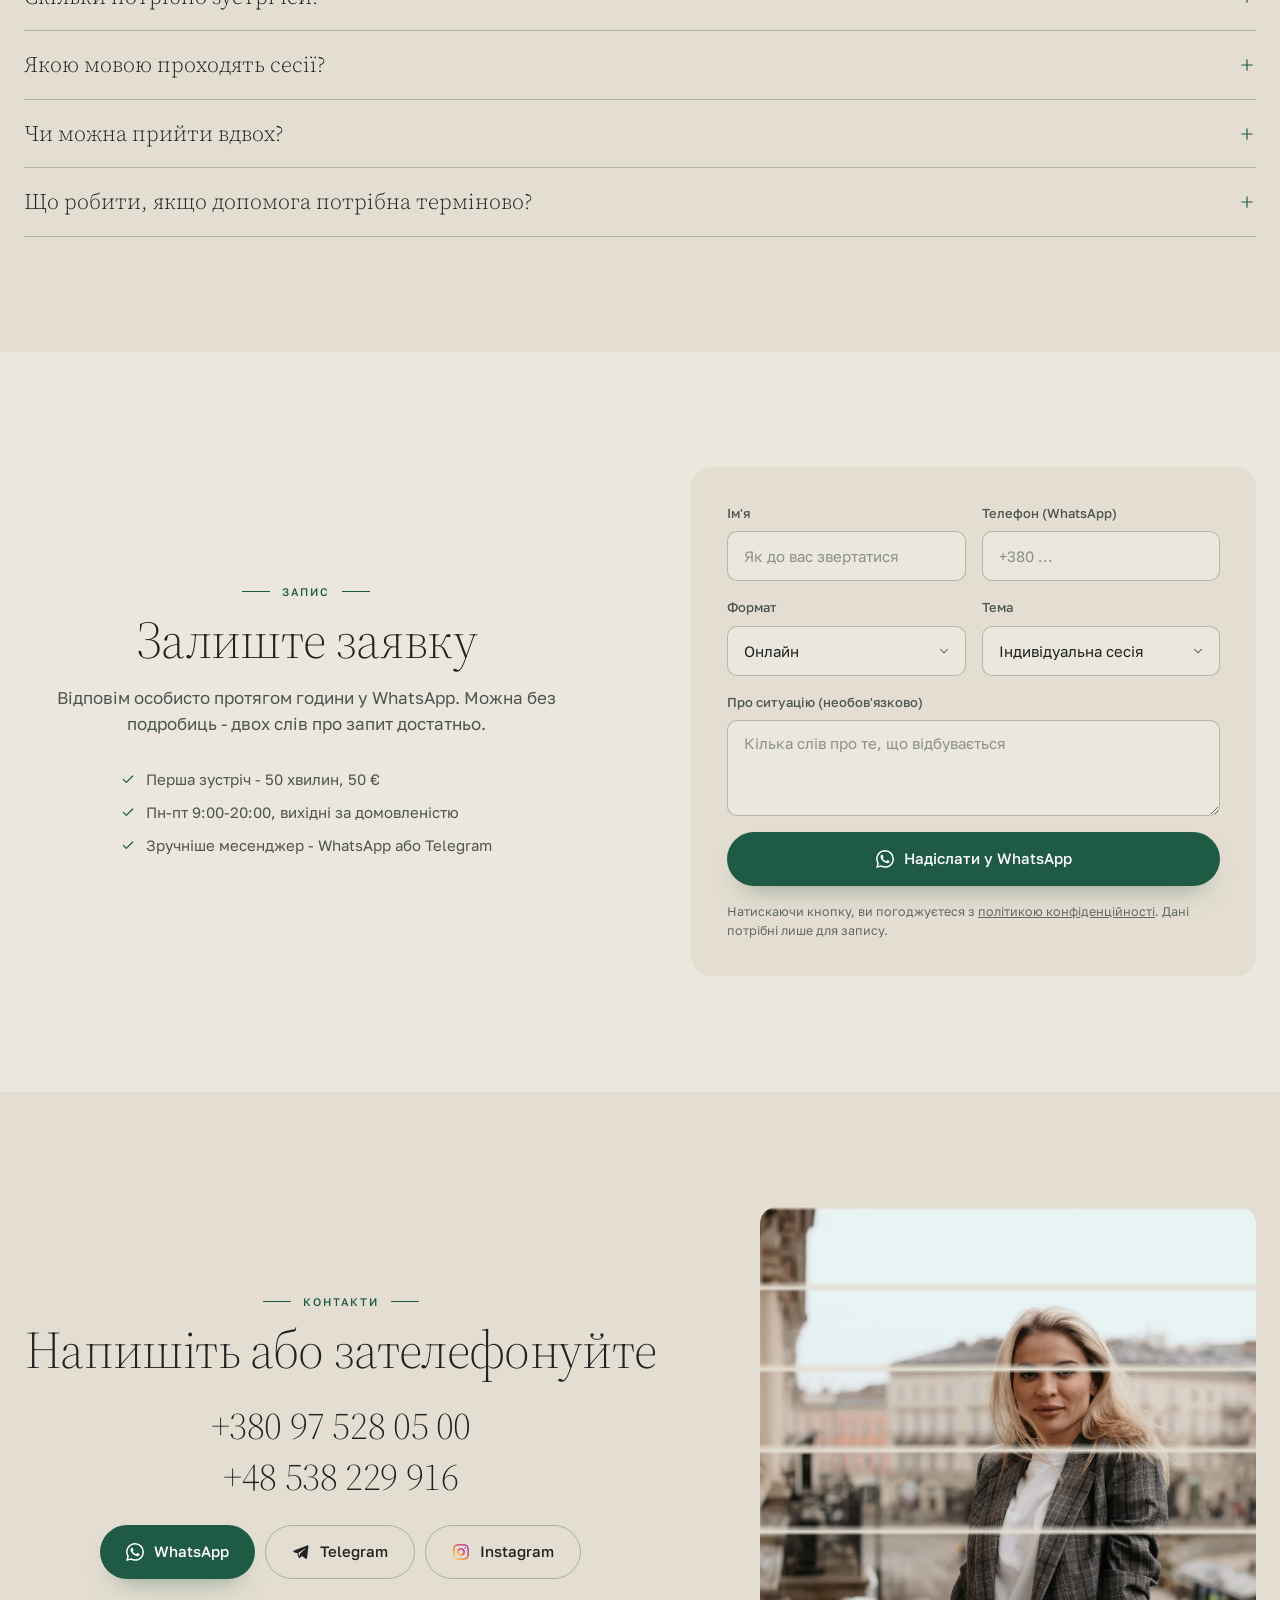
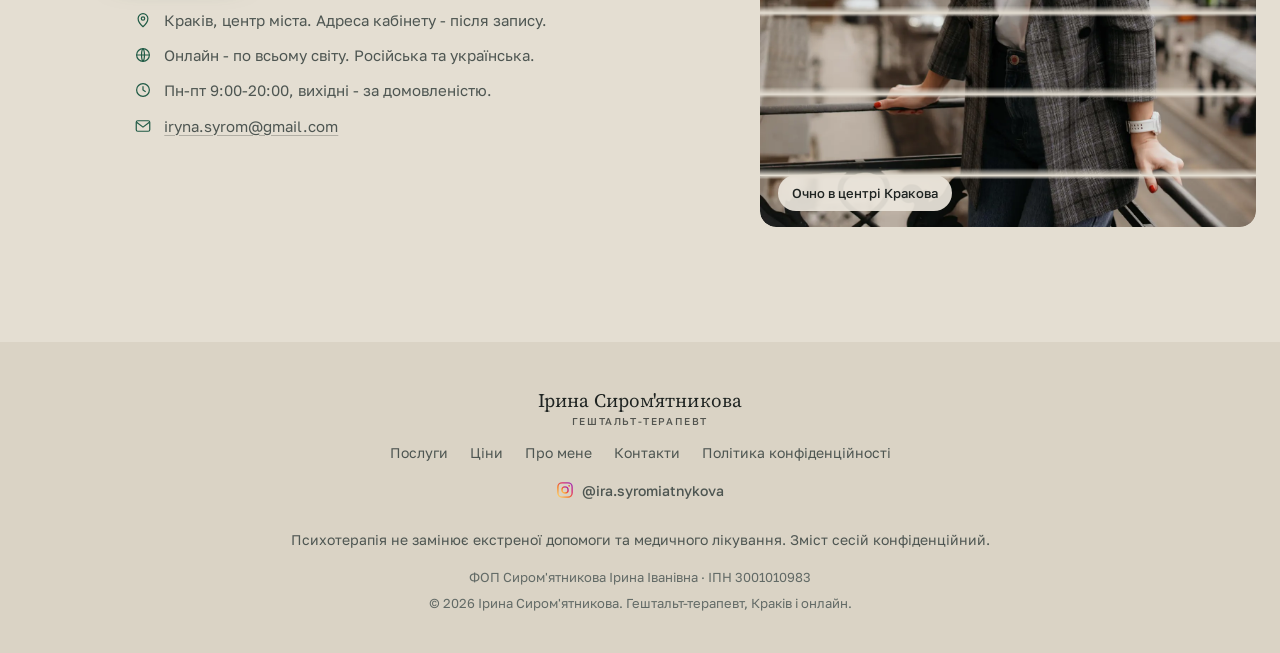
==== commit 0b857ae9: "Герой: тихое озеро на рассвете вместо камышей (Pexels 28640147), отдельный кроп под телефон; плавнос" ====
--- a/index.html
+++ b/index.html
@@ -30,10 +30,10 @@
 <link rel="apple-touch-icon" href="assets/apple-touch-icon.png">
 <link rel="preconnect" href="https://fonts.googleapis.com">
 <link rel="preconnect" href="https://fonts.gstatic.com" crossorigin>
-<link rel="preload" as="image" href="assets/hero-reeds2.webp" media="(min-width:761px)">
-<link rel="preload" as="image" href="assets/hero-reeds2-m.webp" media="(max-width:760px)">
+<link rel="preload" as="image" href="assets/hero-lake.webp" media="(min-width:761px)">
+<link rel="preload" as="image" href="assets/hero-lake-m.webp" media="(max-width:760px)">
 <link href="https://fonts.googleapis.com/css2?family=Source+Serif+4:ital,opsz,wght@0,8..60,300;0,8..60,400;1,8..60,300&family=Golos+Text:wght@400;500;600&display=swap" rel="stylesheet">
-<link rel="stylesheet" href="styles.css?v=20261013-5">
+<link rel="stylesheet" href="styles.css?v=20261014-1">
 <script type="application/ld+json">
 {
   "@context": "https://schema.org",
@@ -128,8 +128,8 @@
 <!-- ================= ГЕРОЙ: статичный, чёткое фото в полном цвете ================= -->
 <section class="hero" id="top" aria-label="Главный экран" data-i-aria="a.hero">
   <picture class="hero-bg">
-    <source media="(max-width:760px)" srcset="assets/hero-reeds2-m.webp">
-    <img src="assets/hero-reeds2.webp" alt="Нос лодки на тихой протоке среди камышей" data-i-alt="alt.hero" fetchpriority="high" decoding="async" width="2200" height="1692">
+    <source media="(max-width:760px)" srcset="assets/hero-lake-m.webp">
+    <img src="assets/hero-lake.webp" alt="Тихое озеро на рассвете, туман над зеркальной водой" data-i-alt="alt.hero" fetchpriority="high" decoding="async" width="2400" height="1350">
   </picture>
   <div class="hero-txt">
     <div class="wrap">
@@ -489,6 +489,6 @@
   <a href="https://www.instagram.com/ira.syromiatnykova/" target="_blank" rel="noopener" aria-label="Instagram"><svg width="18" height="18"><use href="#ic-ig"/></svg></a>
 </nav>
 
-<script src="script.js?v=20261013-5"></script>
+<script src="script.js?v=20261014-1"></script>
 </body>
 </html>
--- a/styles.css
+++ b/styles.css
@@ -80,20 +80,17 @@
 
 /* ---------- герой: статичный ---------- */
 /* ГЕРОЙ «тихая протока»: линии берегов сходятся к точке схода, заголовок висит в небе над ней.
-   --vx/--vy - точка схода кадра; --hp (0..1) - прогресс прокрутки героя, пишет script.js */
-.hero{--vx:50%;--vy:56%;--oy:78%;--hp:0;position:relative;height:100svh;min-height:620px;overflow:hidden;color:var(--ink);isolation:isolate;background:#8FA2A8}
+   --vx/--vy - точка схода кадра; приближение кадра и уход текста при прокрутке пишет script.js прямо в transform */
+.hero{--vx:50%;--vy:66%;--oy:60%;position:relative;height:100svh;min-height:620px;overflow:hidden;color:var(--ink);isolation:isolate;background:#C7C4CC}
 .hero-bg{position:absolute;inset:0;margin:0;animation:hero-arrive 2.6s cubic-bezier(.2,.7,.2,1) both;transform-origin:var(--vx) var(--vy)}
 .hero-bg img{position:absolute;inset:0;width:100%;height:100%;object-fit:cover;object-position:50% var(--oy);
-  transform-origin:var(--vx) var(--vy);transform:scale(calc(1 + var(--hp) * .16));will-change:transform}
+  transform-origin:var(--vx) var(--vy);will-change:transform}
 /* светлая дымка в небе под текстом + плёночное зерно, чтобы не было видно мягкости кадра */
 .hero::before{content:"";position:absolute;inset:0;z-index:1;pointer-events:none;
   background:radial-gradient(42% 46% at 50% 50%,rgba(246,242,234,.8) 0%,rgba(246,242,234,.55) 50%,rgba(246,242,234,0) 100%),
              linear-gradient(180deg,rgba(246,242,234,.5) 0%,rgba(246,242,234,0) 14%)}
-.hero::after{content:"";position:absolute;inset:0;z-index:1;pointer-events:none;opacity:.16;mix-blend-mode:overlay;
-  background:url("data:image/svg+xml,%3Csvg xmlns='http://www.w3.org/2000/svg' width='160' height='160'%3E%3Cfilter id='n'%3E%3CfeTurbulence type='fractalNoise' baseFrequency='.9' numOctaves='2' stitchTiles='stitch'/%3E%3C/filter%3E%3Crect width='100%25' height='100%25' filter='url(%23n)'/%3E%3C/svg%3E")}
 .hero-txt{position:relative;z-index:2;height:100%;display:flex;flex-direction:column;justify-content:center;
-  padding:var(--hh) 0;
-  opacity:calc(1 - var(--hp) * 3);transform:translateY(calc(var(--hp) * -90px))}
+  padding:var(--hh) 0;will-change:transform,opacity}
 .hero-txt > .wrap{display:grid;justify-items:center;text-align:center;width:min(1240px,100% - 48px)}
 .hero-txt > .wrap > *{max-width:820px}
 .hero-txt > .wrap > *{animation:hero-rise 1.2s cubic-bezier(.2,.7,.2,1) both}
@@ -112,8 +109,10 @@
 .hero .btn-ghost:hover{border-color:#123528;background:rgba(246,242,234,.6)}
 .hero .tlink{margin-top:16px;color:#1F2A26;border-color:rgba(18,53,40,.35)}
 .hero .tlink:hover{color:#123528;border-color:#123528}
-@media(max-width:760px){.hero .tlink{padding:7px 14px;border:0;border-radius:999px;background:rgba(246,242,234,.78);-webkit-backdrop-filter:blur(6px);backdrop-filter:blur(6px)}}
-@media(prefers-reduced-motion:reduce){.hero-bg,.hero-txt > .wrap > *{animation:none}.hero-bg img{transform:none}.hero-txt{opacity:1;transform:none}}
+/* на телефоне без backdrop-filter: размытие поверх движущегося кадра пересчитывалось каждый кадр скролла */
+@media(max-width:760px){.hero .tlink{padding:7px 14px;border:0;border-radius:999px;background:rgba(246,242,234,.86)}
+  .hero .btn-ghost{-webkit-backdrop-filter:none;backdrop-filter:none;background:rgba(246,242,234,.82)}}
+@media(prefers-reduced-motion:reduce){.hero-bg,.hero-txt > .wrap > *{animation:none}.hero-bg img,.hero-txt{transform:none!important;opacity:1!important}}
 .hero .btn-main{box-shadow:0 18px 30px -16px rgba(18,53,40,.7)}
 
 /* ---------- плиты ---------- */
@@ -549,3 +548,15 @@
 .ftr .logo{align-items:center}
 .ftr .disc,.ftr .legal,.ftr .copy{margin-inline:auto}
 @media(min-width:761px){.card-cta{display:flex;flex-direction:column;align-items:center;row-gap:10px}.card-cta .btn{margin-top:8px}}
+
+/* ---------- ПЛАВНОСТЬ НА ТЕЛЕФОНЕ (14.10.2026) ----------
+   Маска-жалюзи по анимируемой --open перерисовывает фото на главном потоке каждый кадр -
+   на телефоне это рывки во время прокрутки. Здесь фото проявляется opacity + scale (только композитор). */
+@media(max-width:760px){
+  .pw,.rv-ph.in{transition:none}
+  .pw:not(.open) .ph,.rv-ph:not(.done){-webkit-mask-image:none;mask-image:none}
+  .pw .ph{opacity:0;transition:opacity .9s cubic-bezier(.2,.7,.2,1)}
+  .pw.on .ph{opacity:1}
+  .rv-ph{transition:opacity .9s ease}
+  html.no-plate .pw .ph{opacity:1}
+}
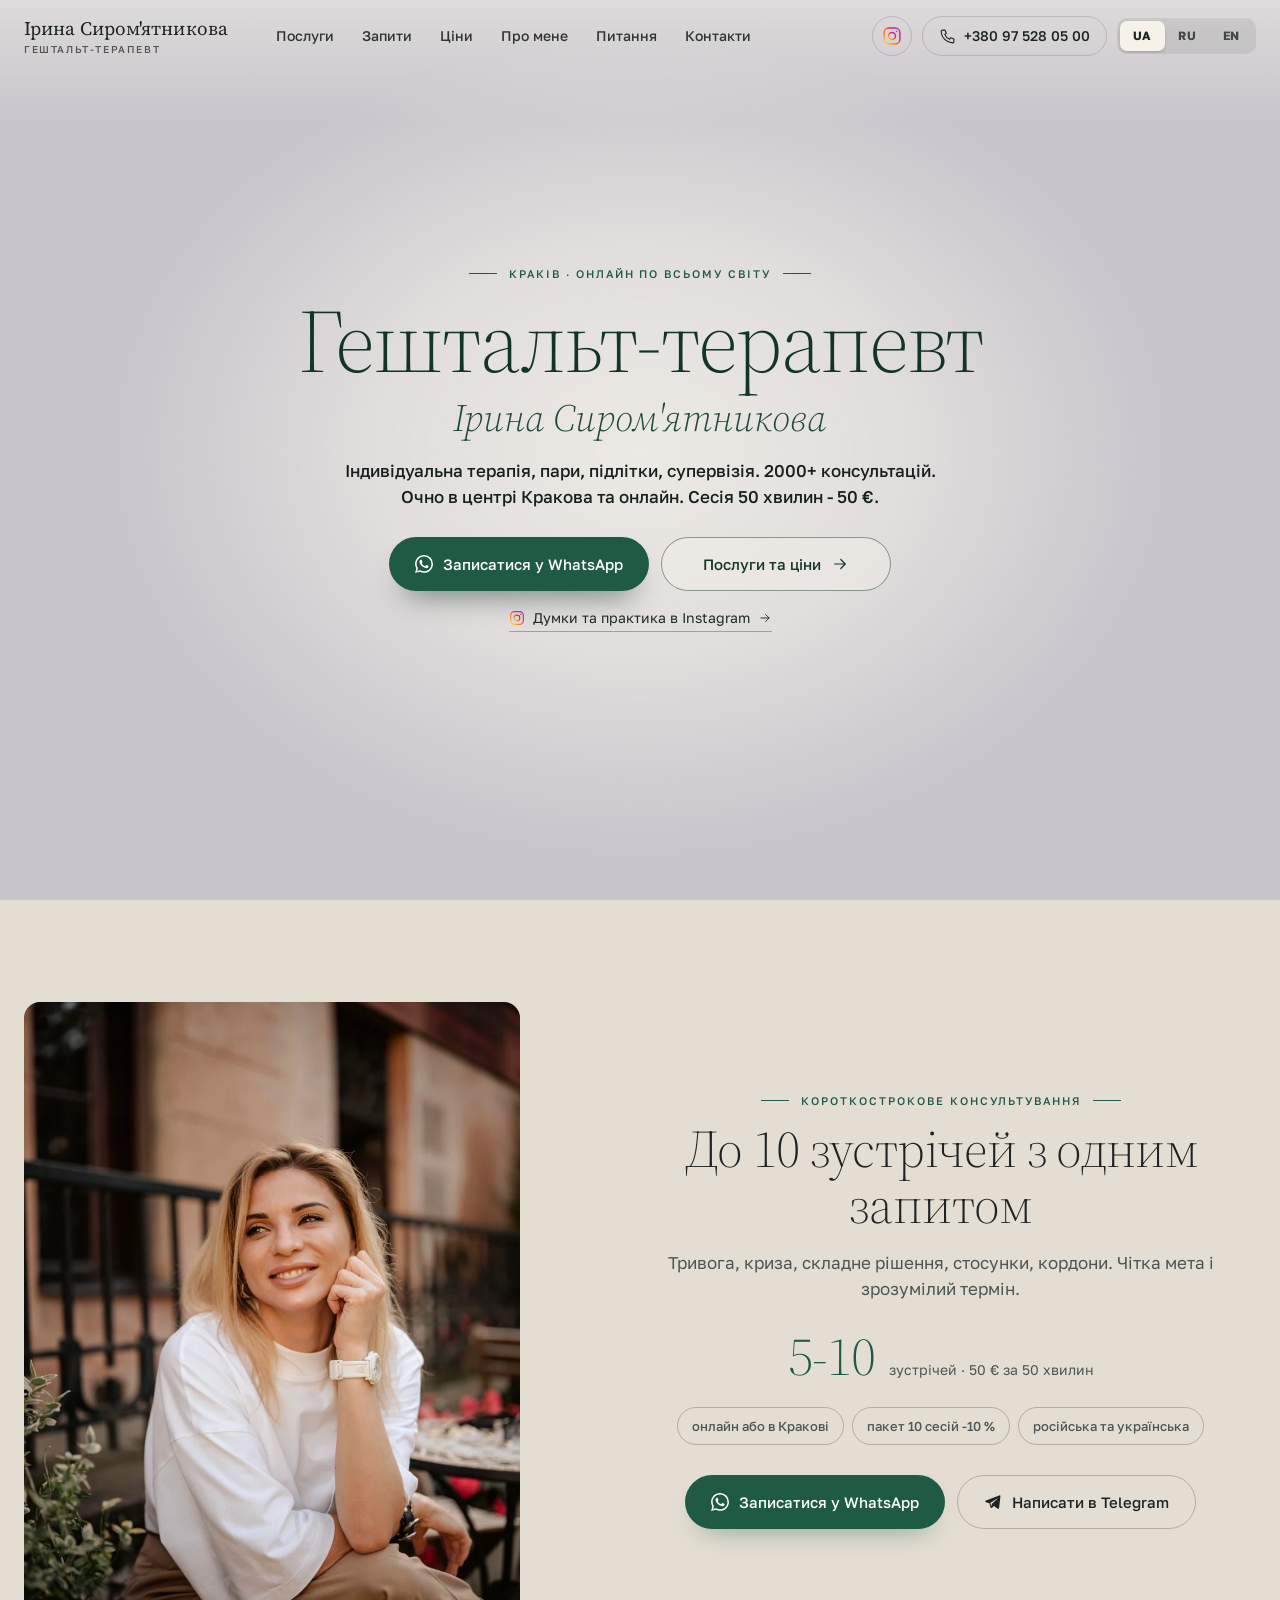
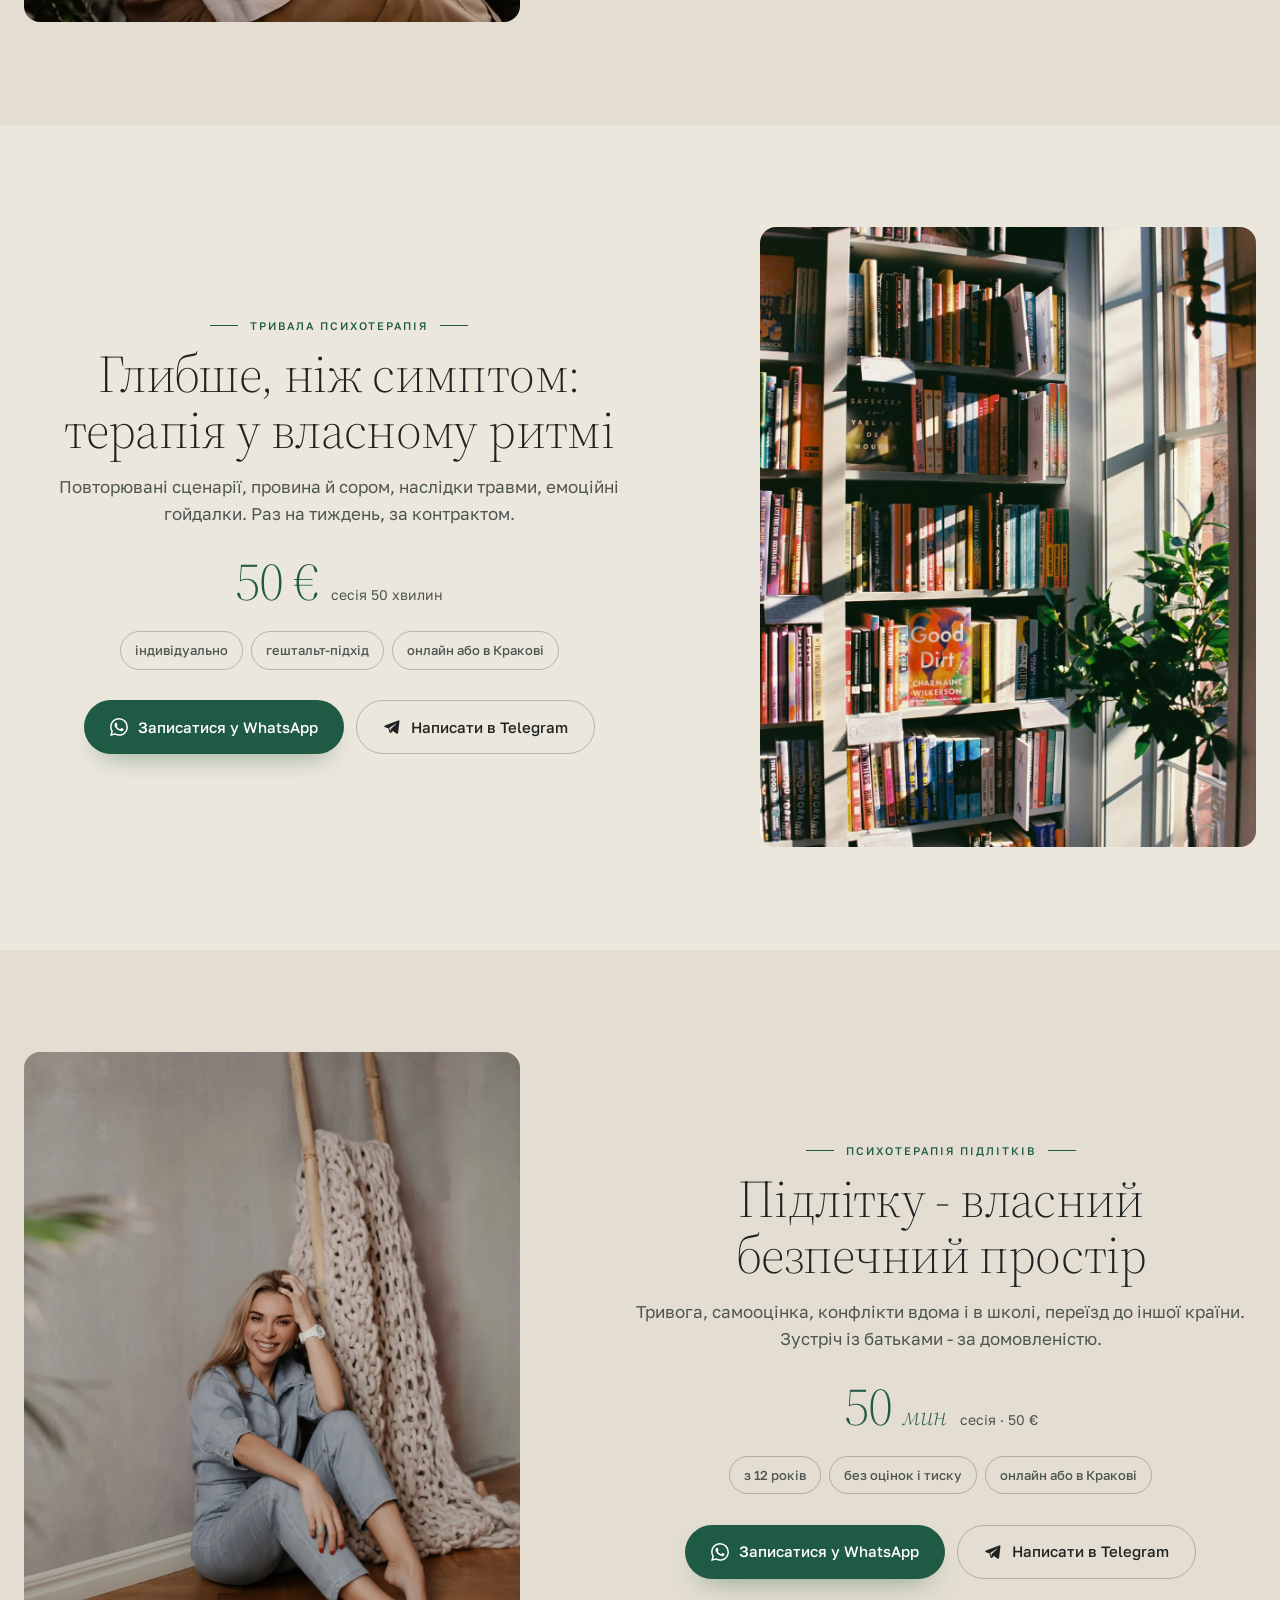
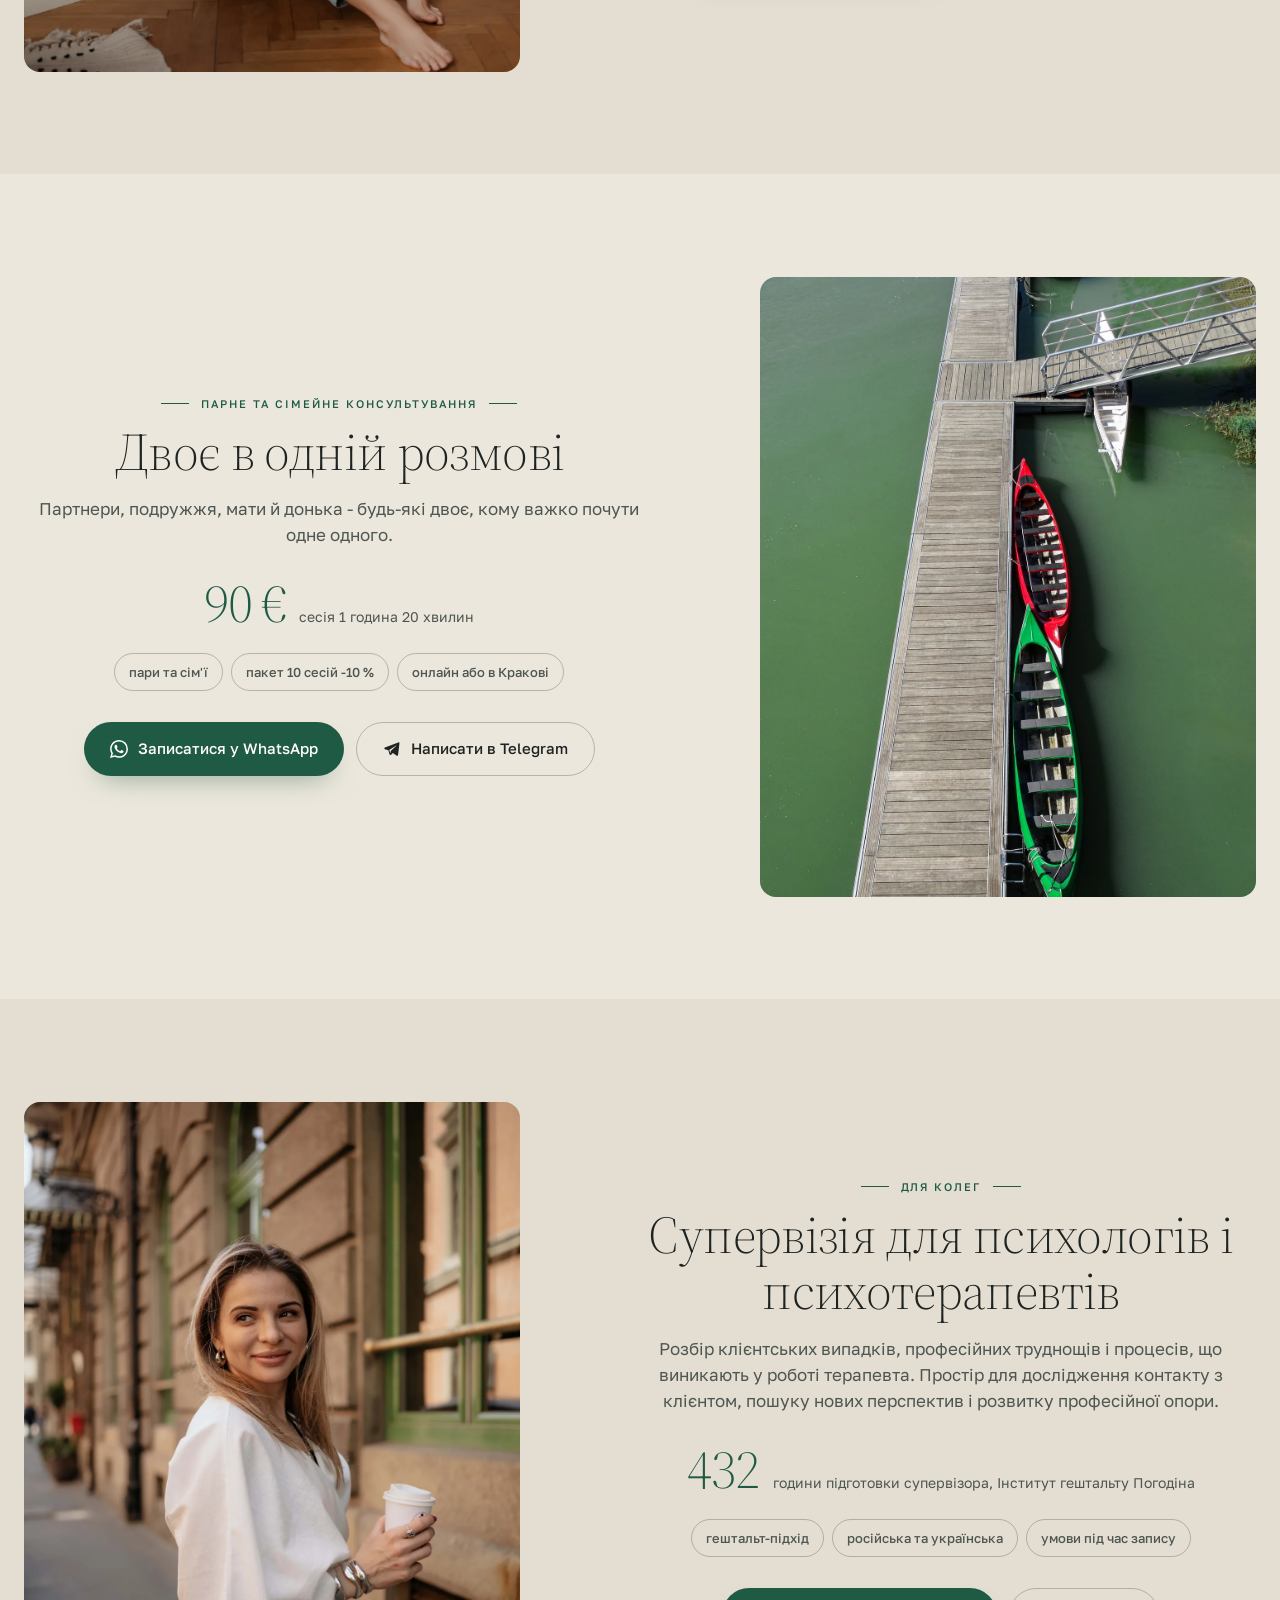
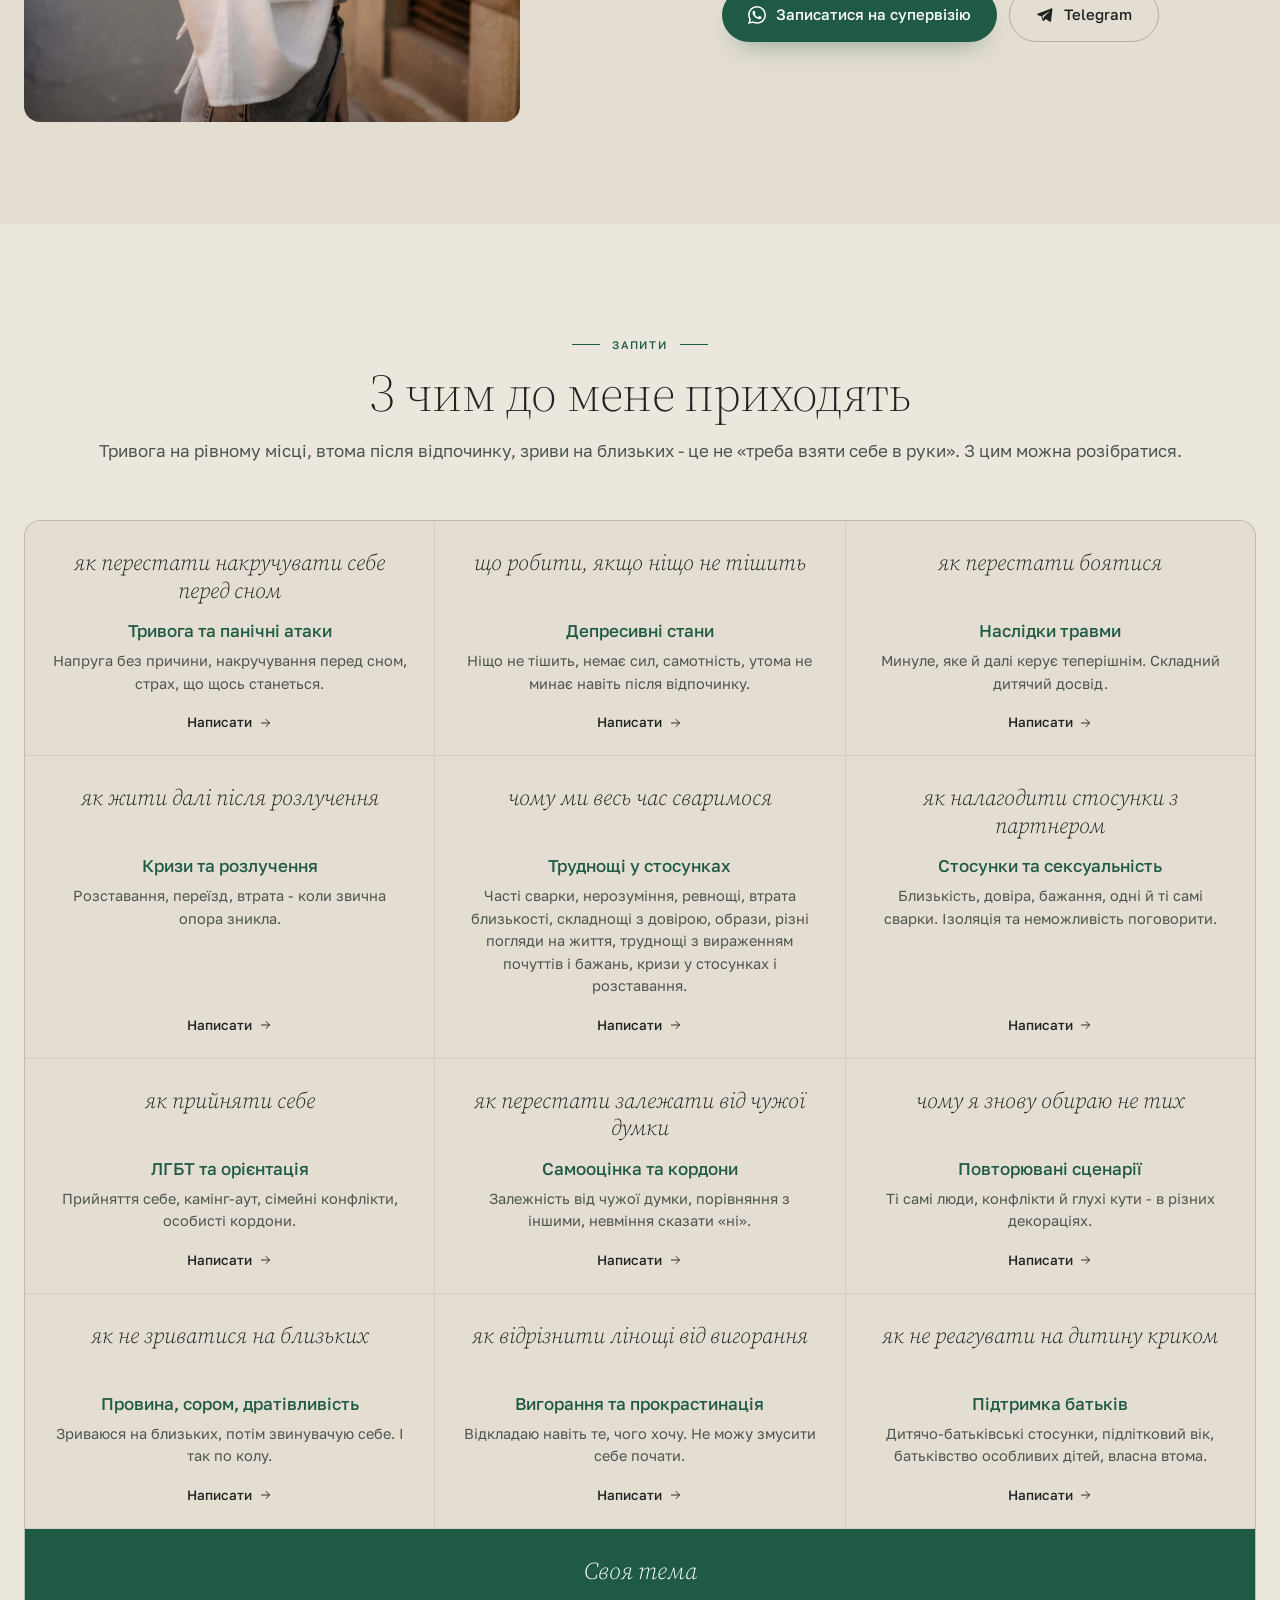
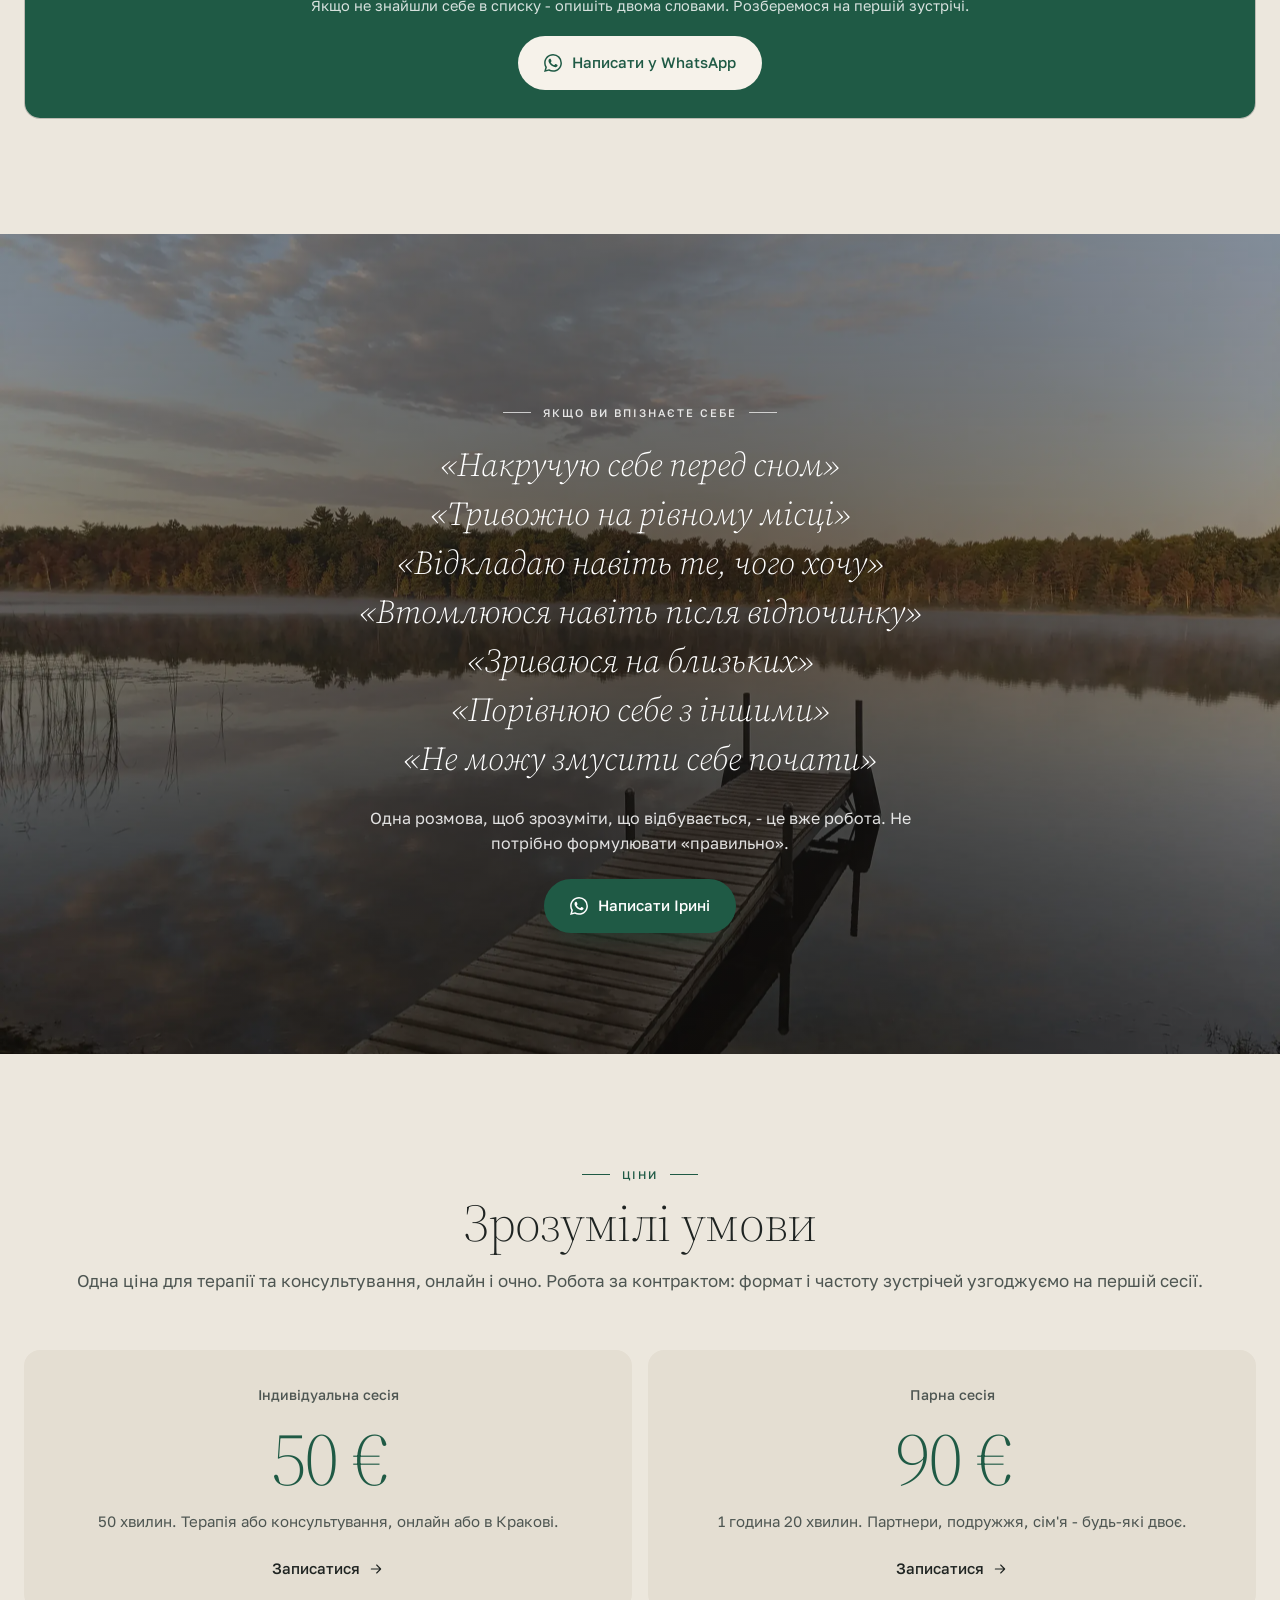
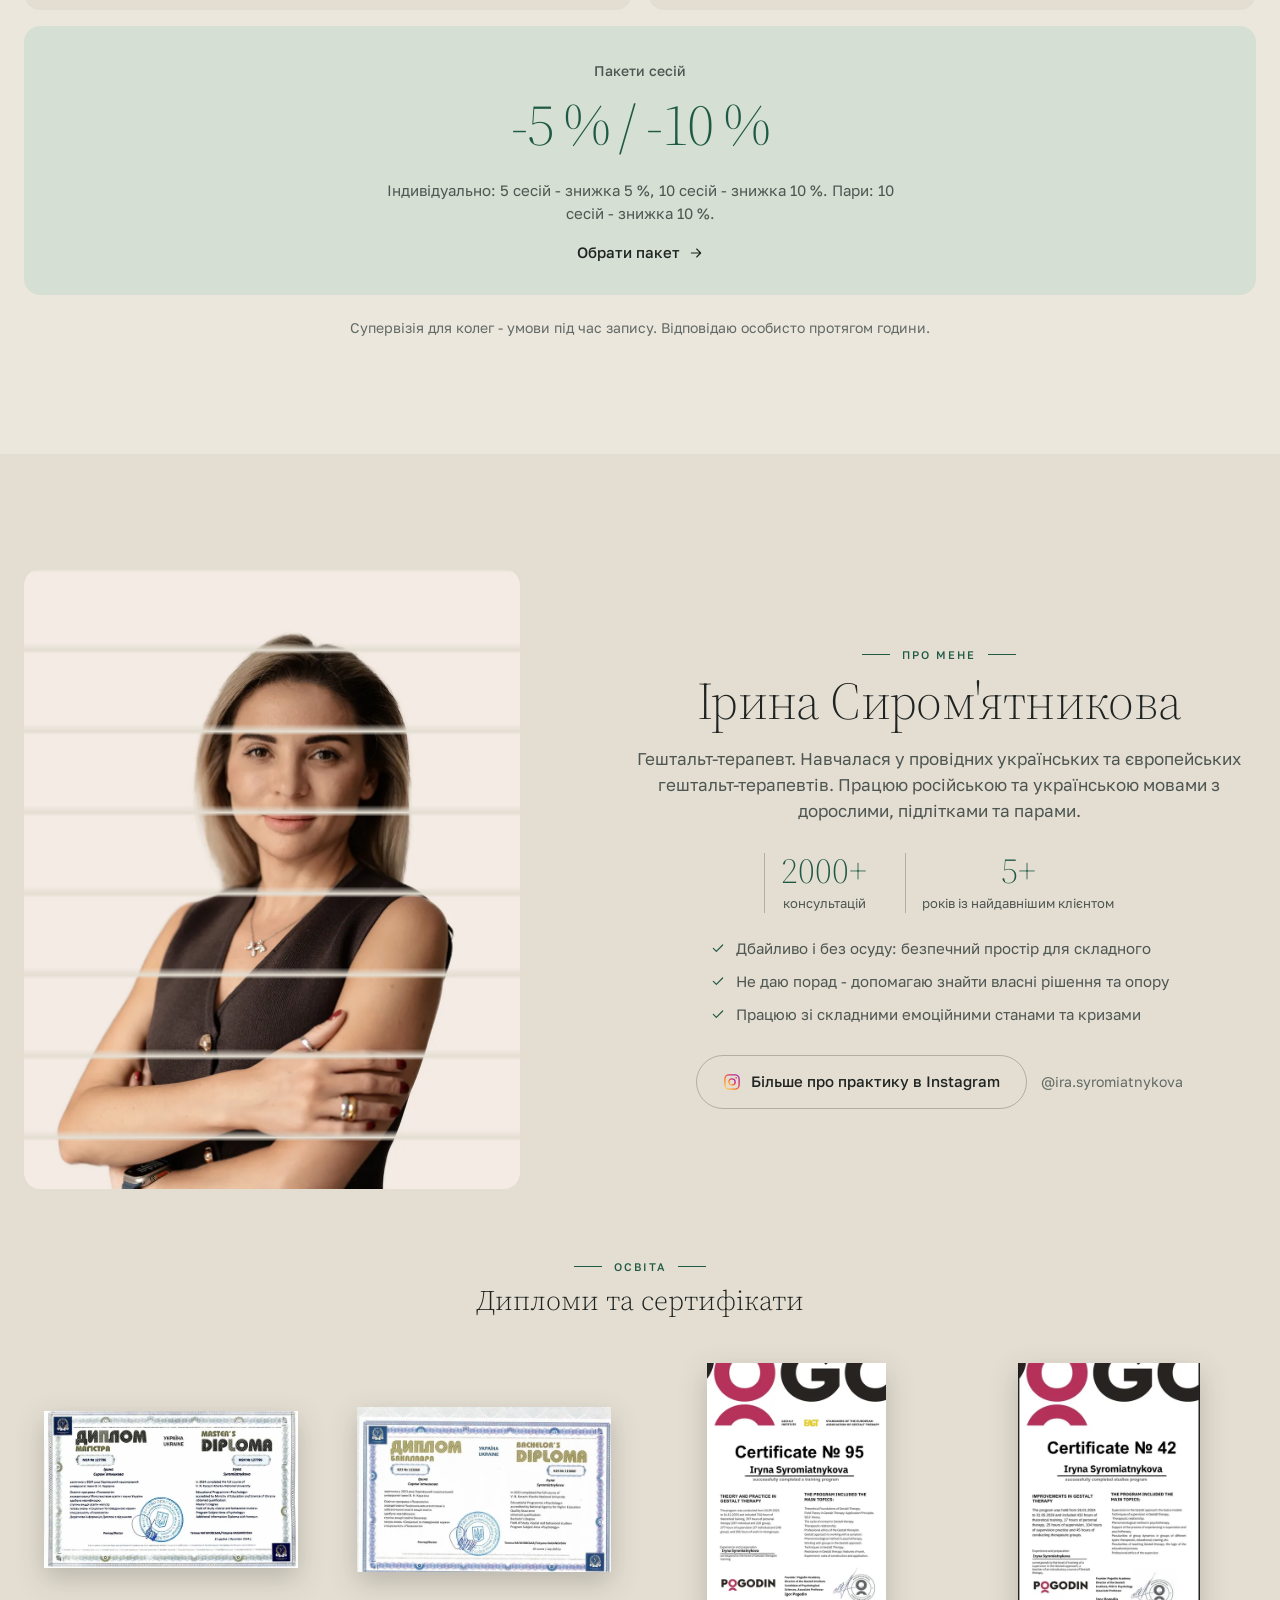
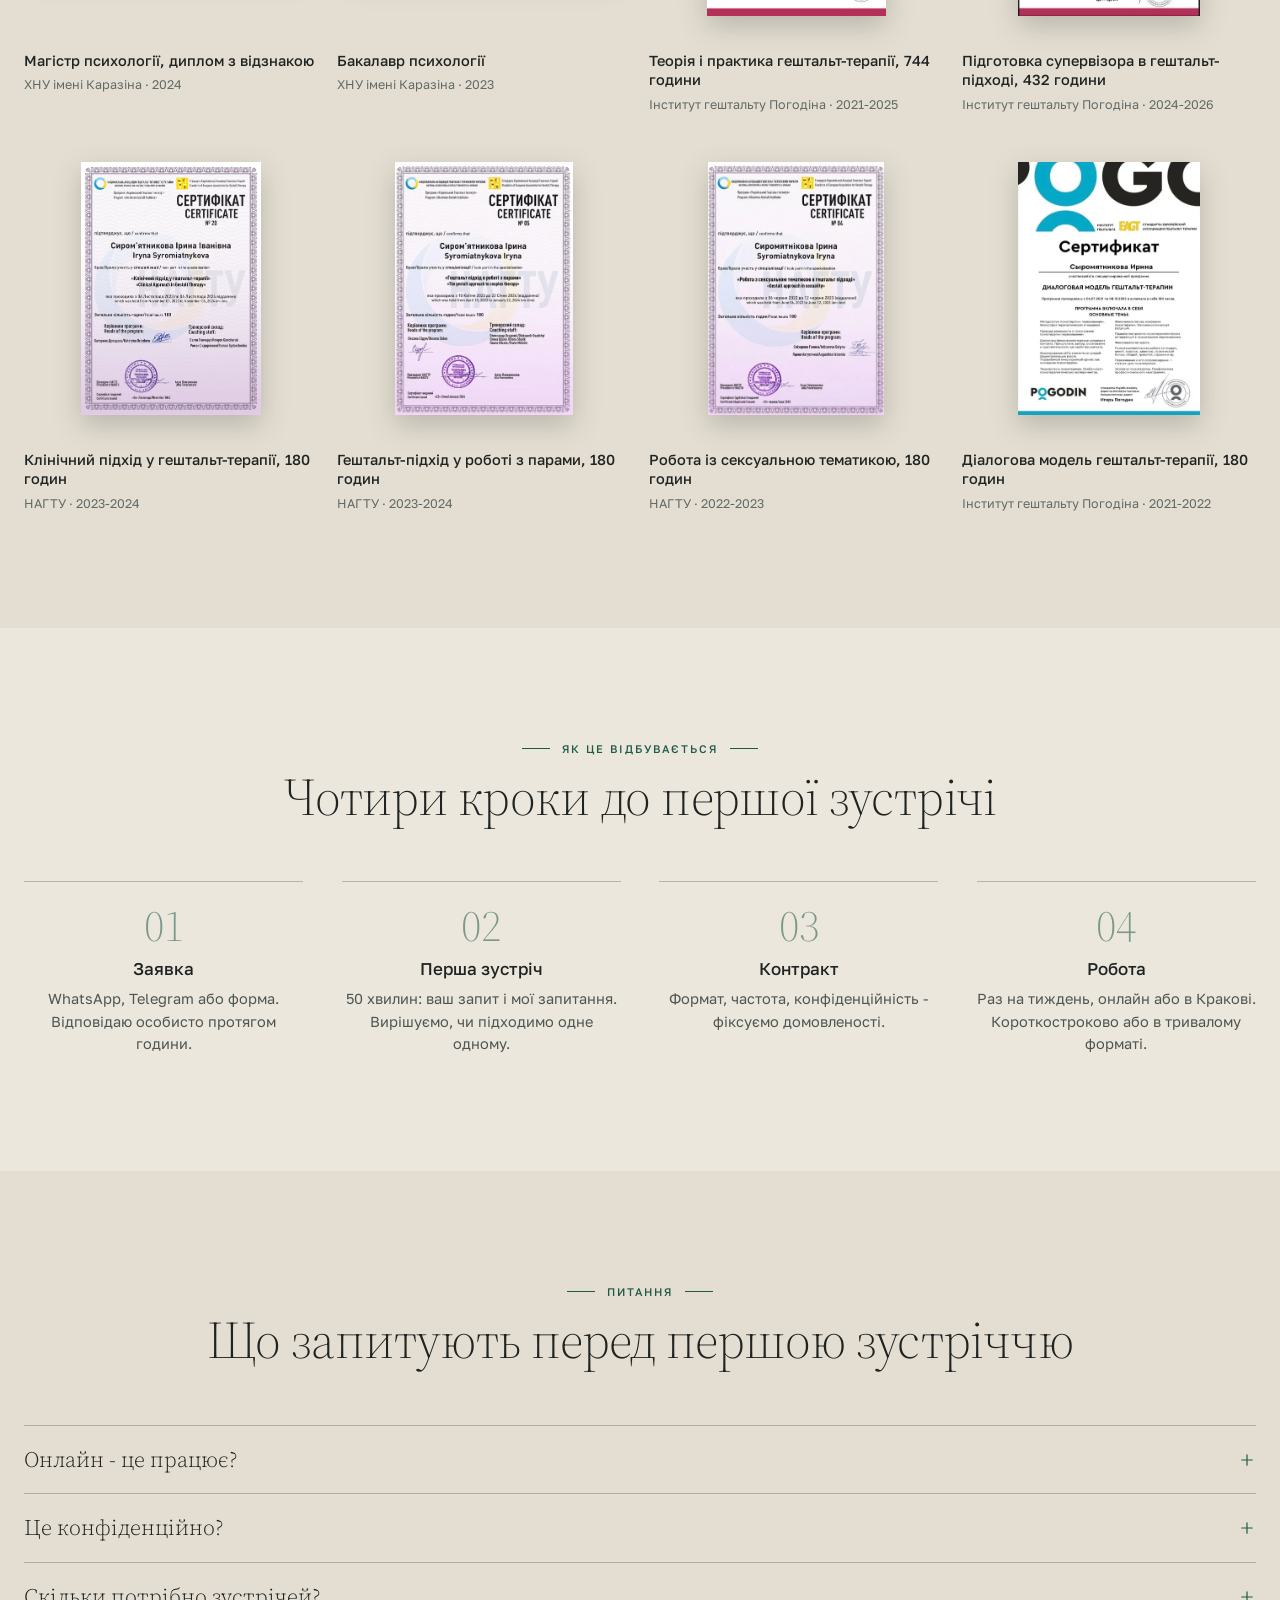
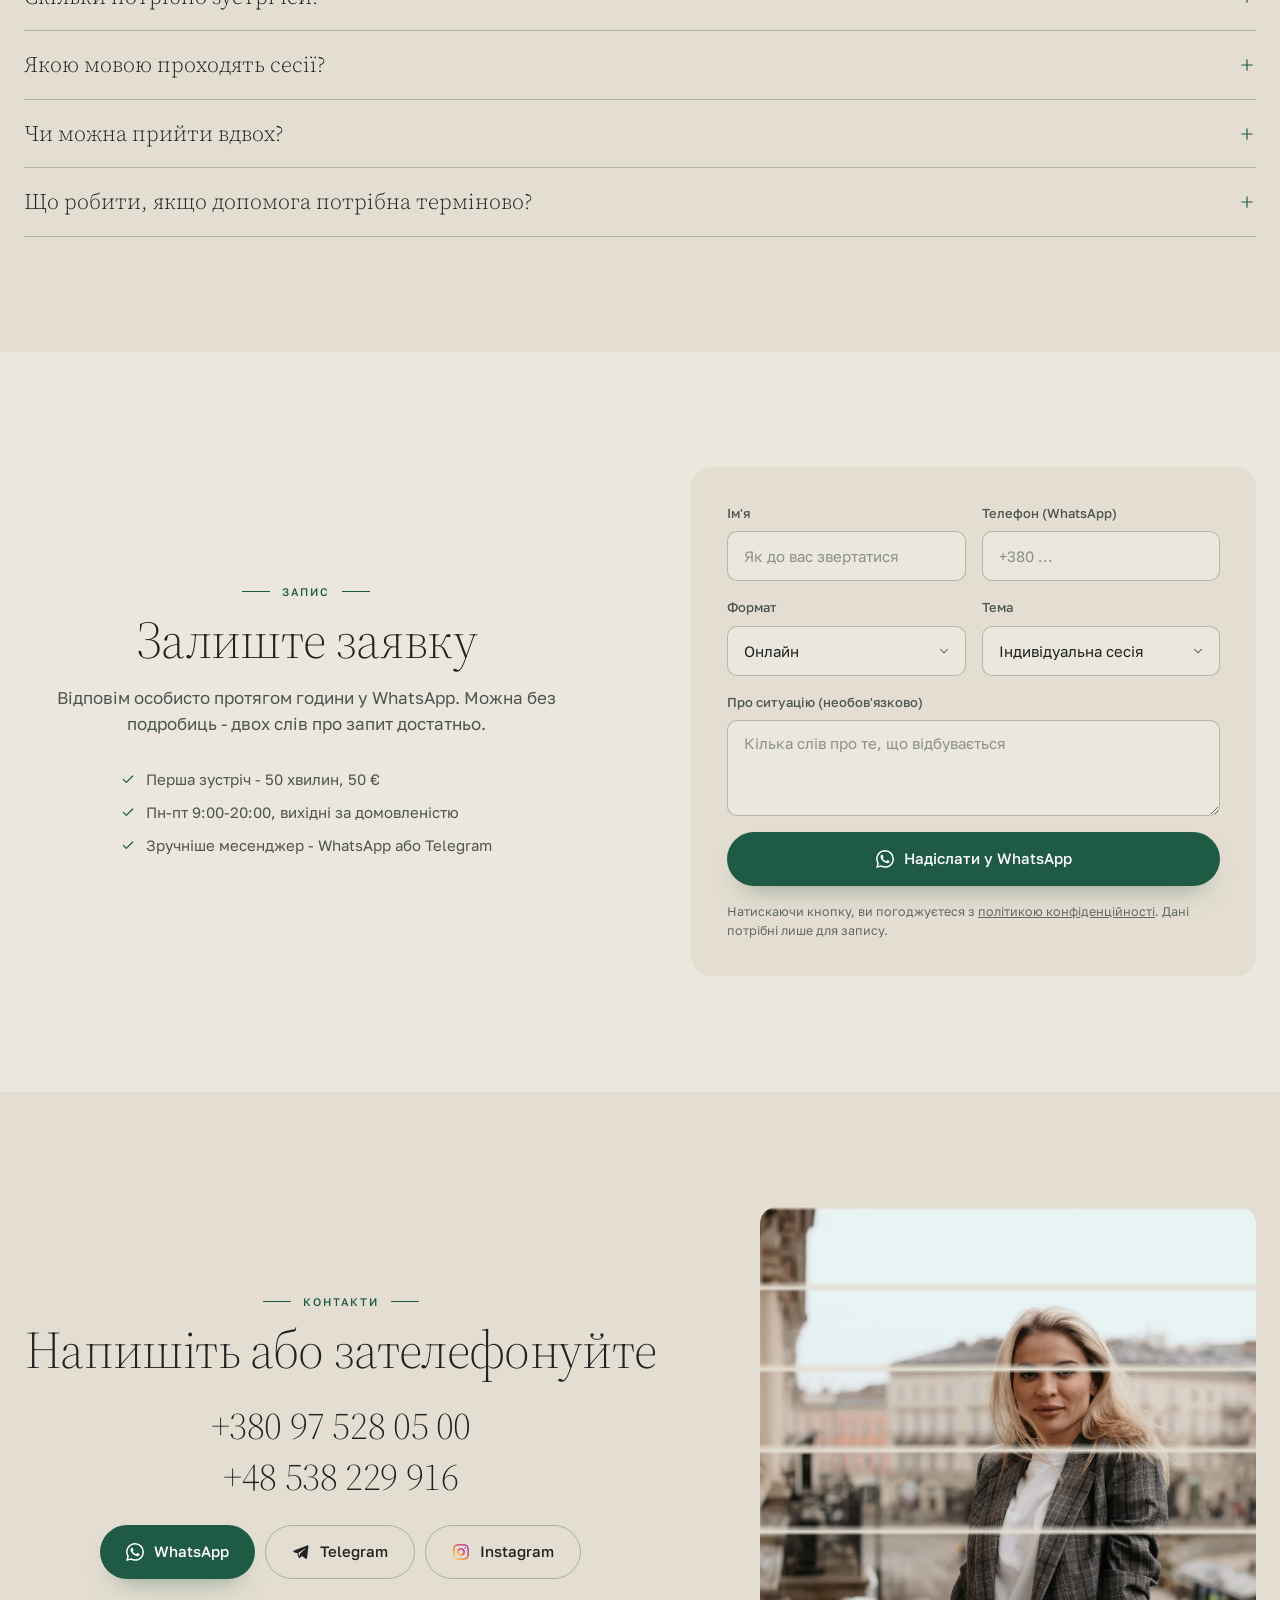
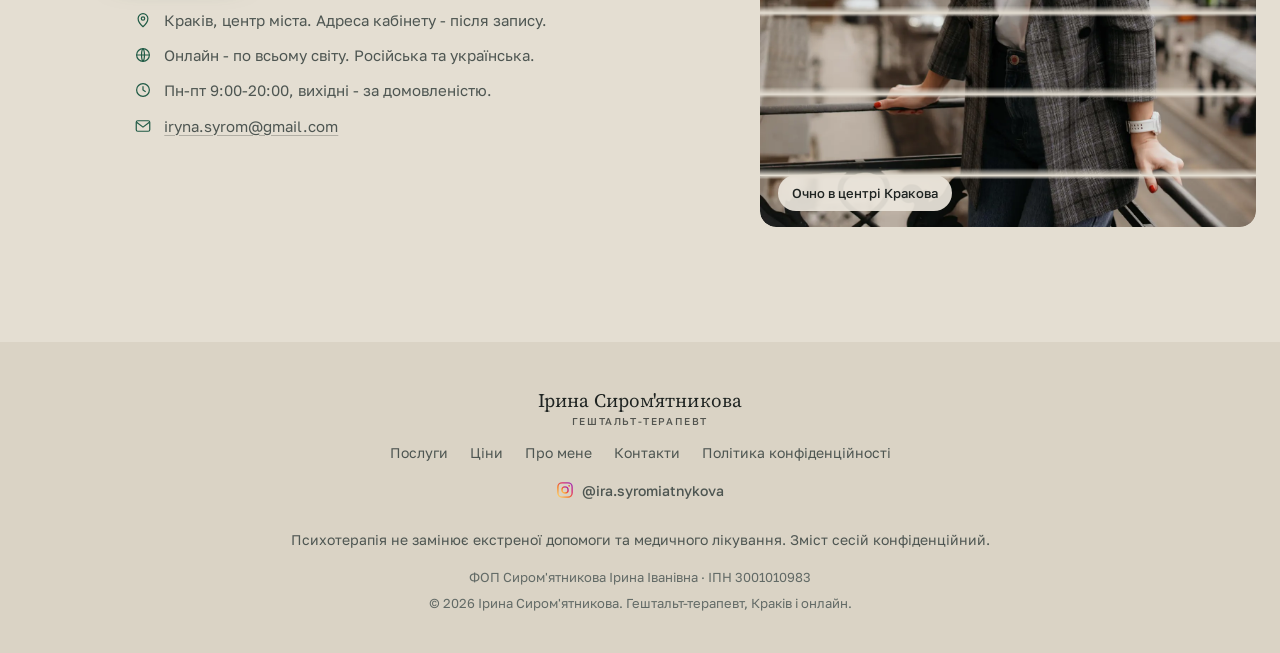
==== commit 2a579e6e: "Телефон: фото в блоке «Якщо ви впізнаєте себе» на всю плиту, ровное затемнение под белым текстом" ====
--- a/index.html
+++ b/index.html
@@ -33,7 +33,7 @@
 <link rel="preload" as="image" href="assets/hero-lake.webp" media="(min-width:761px)">
 <link rel="preload" as="image" href="assets/hero-lake-m.webp" media="(max-width:760px)">
 <link href="https://fonts.googleapis.com/css2?family=Source+Serif+4:ital,opsz,wght@0,8..60,300;0,8..60,400;1,8..60,300&family=Golos+Text:wght@400;500;600&display=swap" rel="stylesheet">
-<link rel="stylesheet" href="styles.css?v=20261014-1">
+<link rel="stylesheet" href="styles.css?v=20261014-3">
 <script type="application/ld+json">
 {
   "@context": "https://schema.org",
@@ -489,6 +489,6 @@
   <a href="https://www.instagram.com/ira.syromiatnykova/" target="_blank" rel="noopener" aria-label="Instagram"><svg width="18" height="18"><use href="#ic-ig"/></svg></a>
 </nav>
 
-<script src="script.js?v=20261014-1"></script>
+<script src="script.js?v=20261014-3"></script>
 </body>
 </html>
--- a/styles.css
+++ b/styles.css
@@ -560,3 +560,19 @@
   .rv-ph{transition:opacity .9s ease}
   html.no-plate .pw .ph{opacity:1}
 }
+
+/* ---------- ТЕЛЕФОН (14.10.2026): плиты без пустот и с разделением листами ----------
+   no-stack/no-plate растягивали каждую плиту на 100svh - под коротким текстом зияла пустота.
+   Обычные плиты идут по высоте содержимого; на 100svh остаётся только фото-плита с цитатами.
+   Разделение: следующая плита наезжает на предыдущую листом со скруглёнными верхними углами и мягкой тенью. */
+@media(max-width:760px){
+  html.no-stack .pw:not(.pw-photo),html.no-plate .pw:not(.pw-photo),
+  html.no-stack .pw:not(.pw-photo) .plate,html.no-plate .pw:not(.pw-photo) .plate{min-height:0}
+  html .pw,html.no-stack .pw,html.no-plate .pw{margin-top:-28px;border-radius:28px 28px 0 0;box-shadow:0 -14px 28px -12px rgba(31,36,34,.28)}
+  .pw:not(.pw-photo) .plate .txt{padding-bottom:76px}
+}
+/* фото-плита с цитатами: фото на всю плиту, а не 40svh из no-stack - иначе белый текст ниже фото ложится на светлый фон */
+@media(max-width:760px){
+  html.no-stack .pw-photo .ph,html.no-plate .pw-photo .ph{height:auto}
+  .pw-photo .ph::after{background:linear-gradient(180deg,rgba(24,22,20,.62) 0%,rgba(24,22,20,.5) 50%,rgba(24,22,20,.66) 100%)}
+}
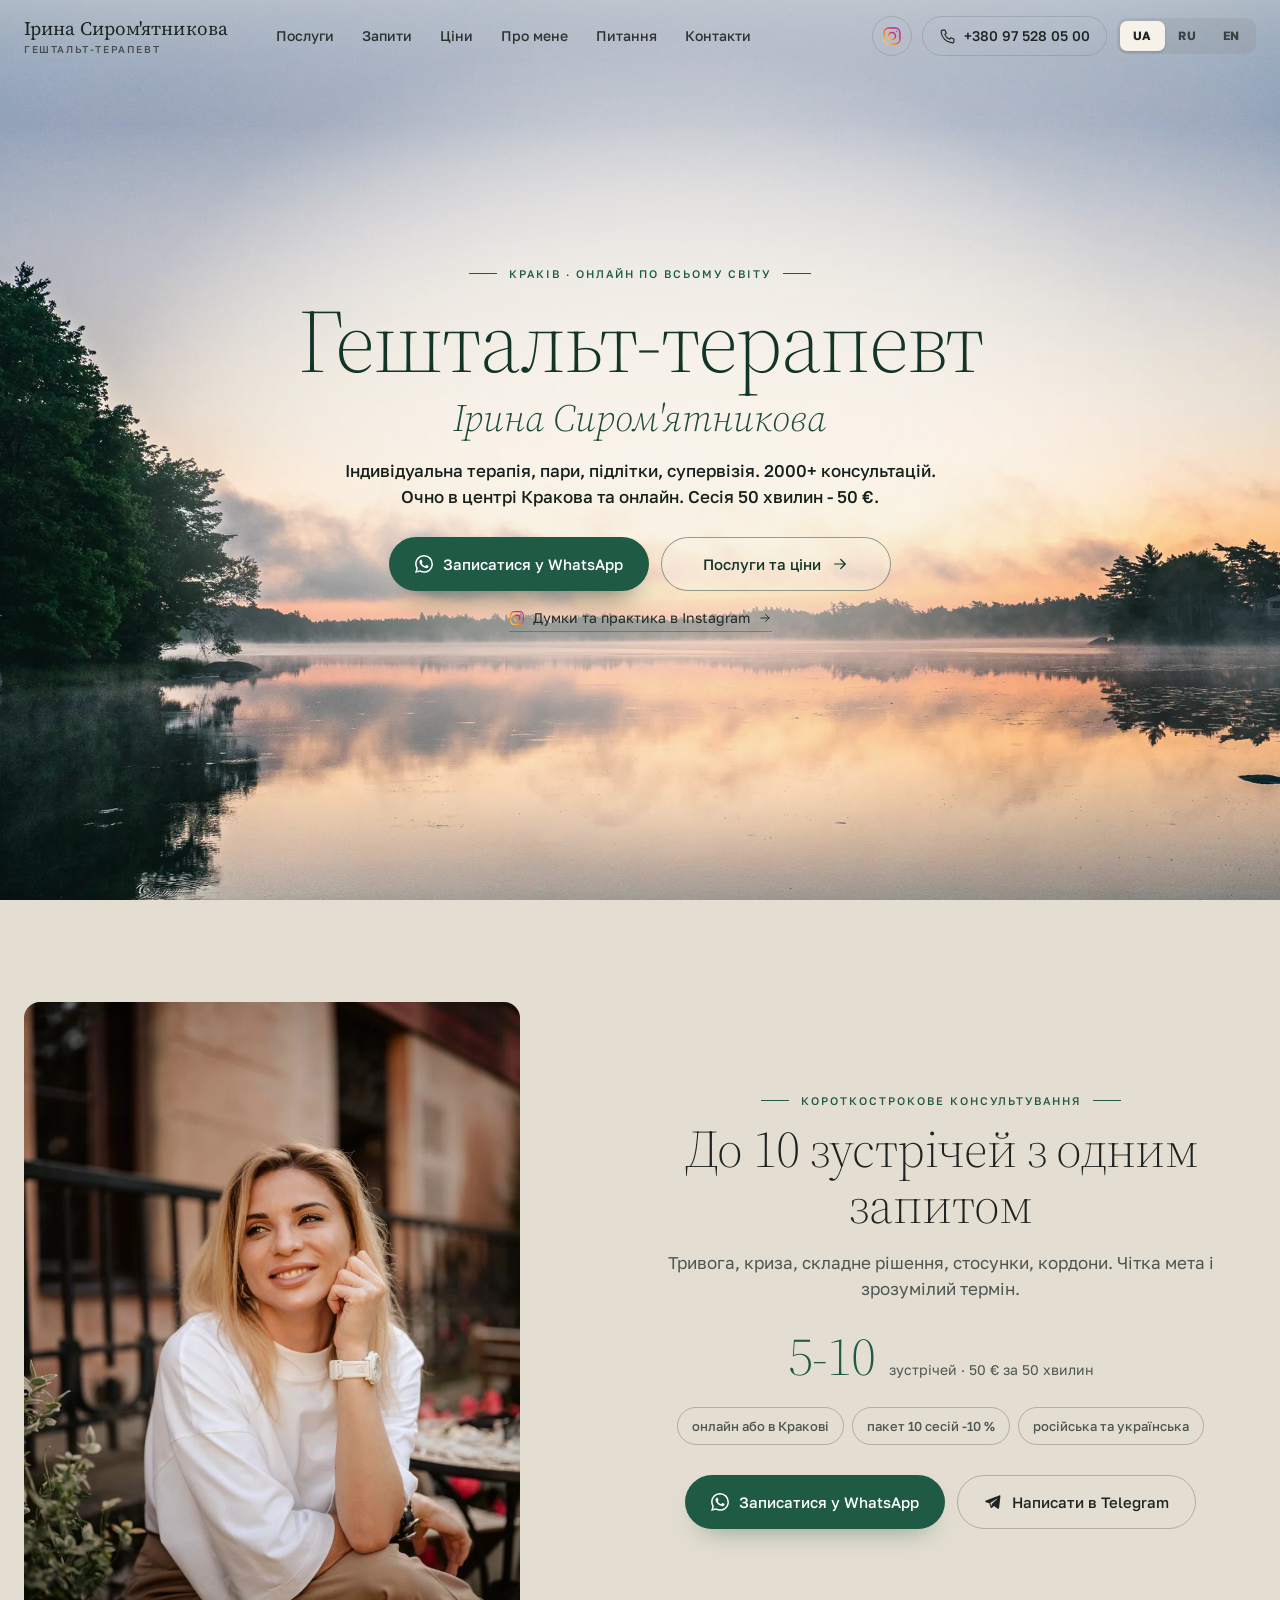
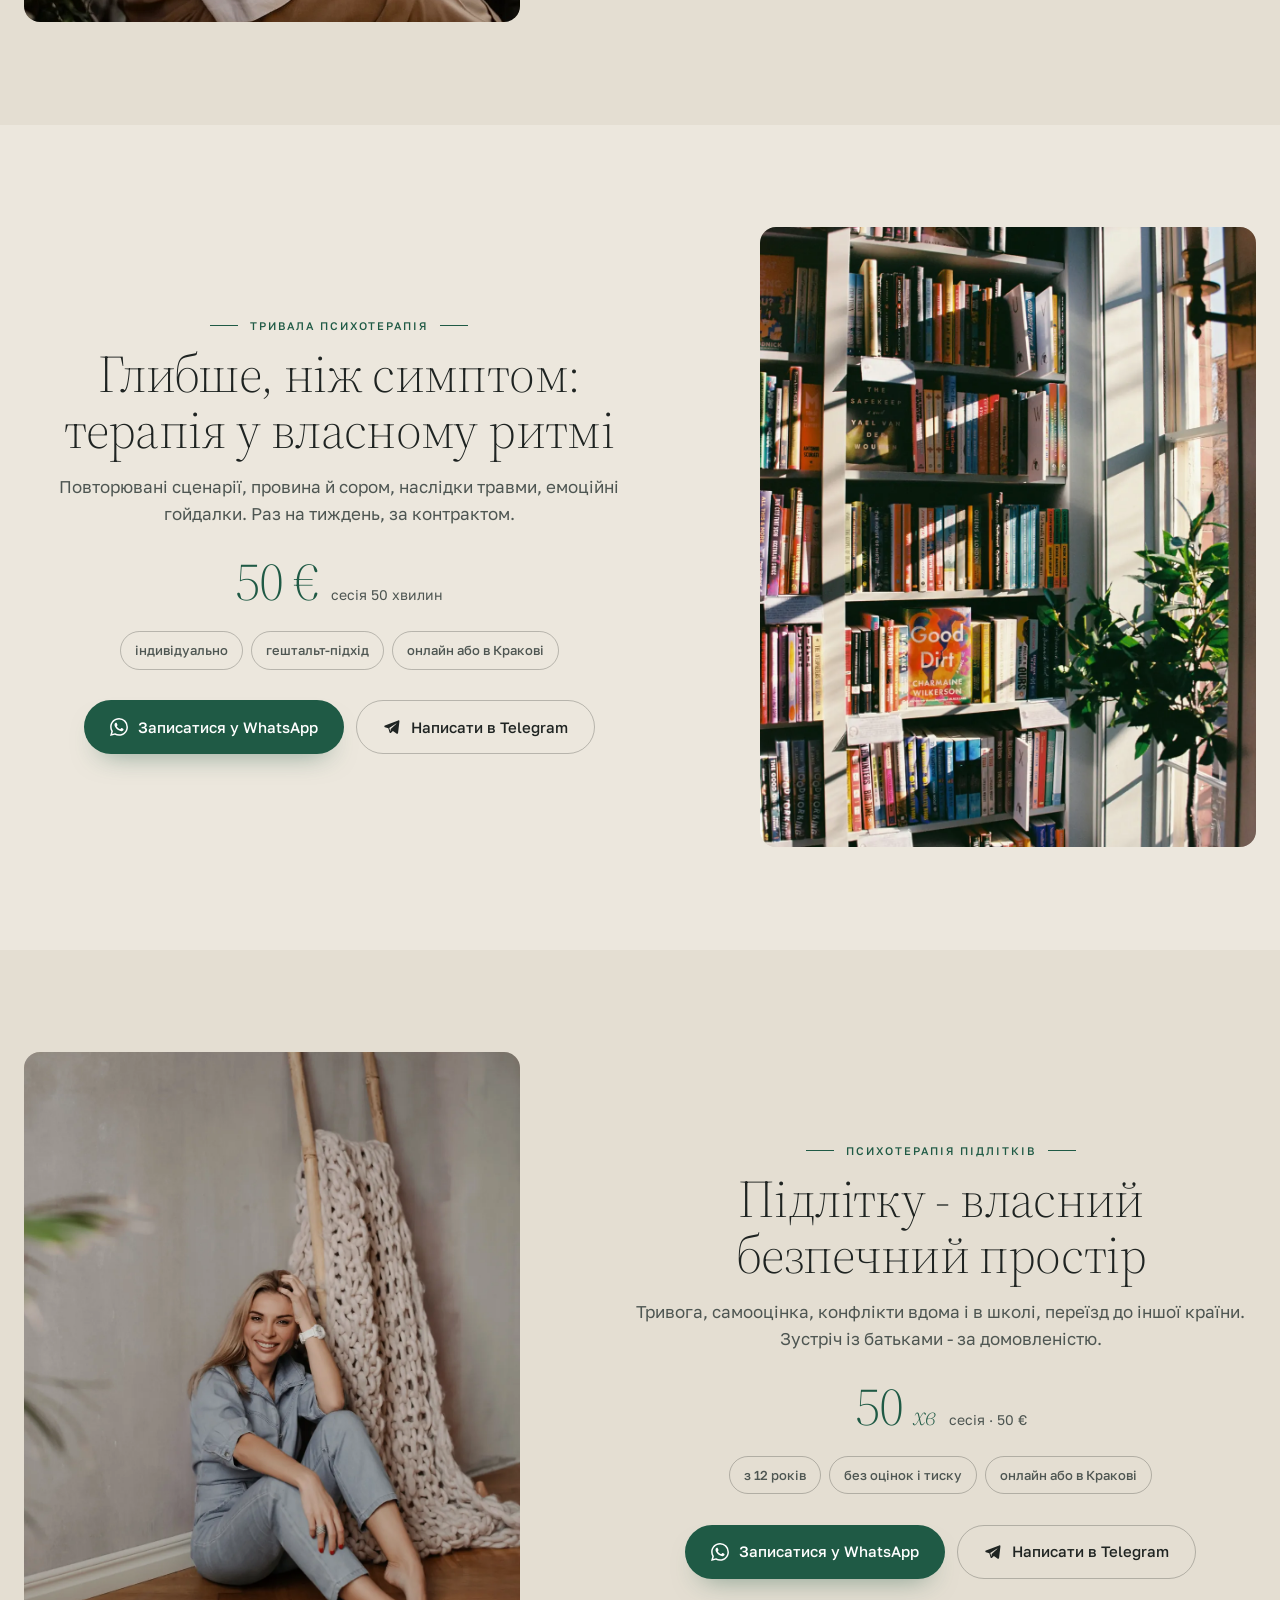
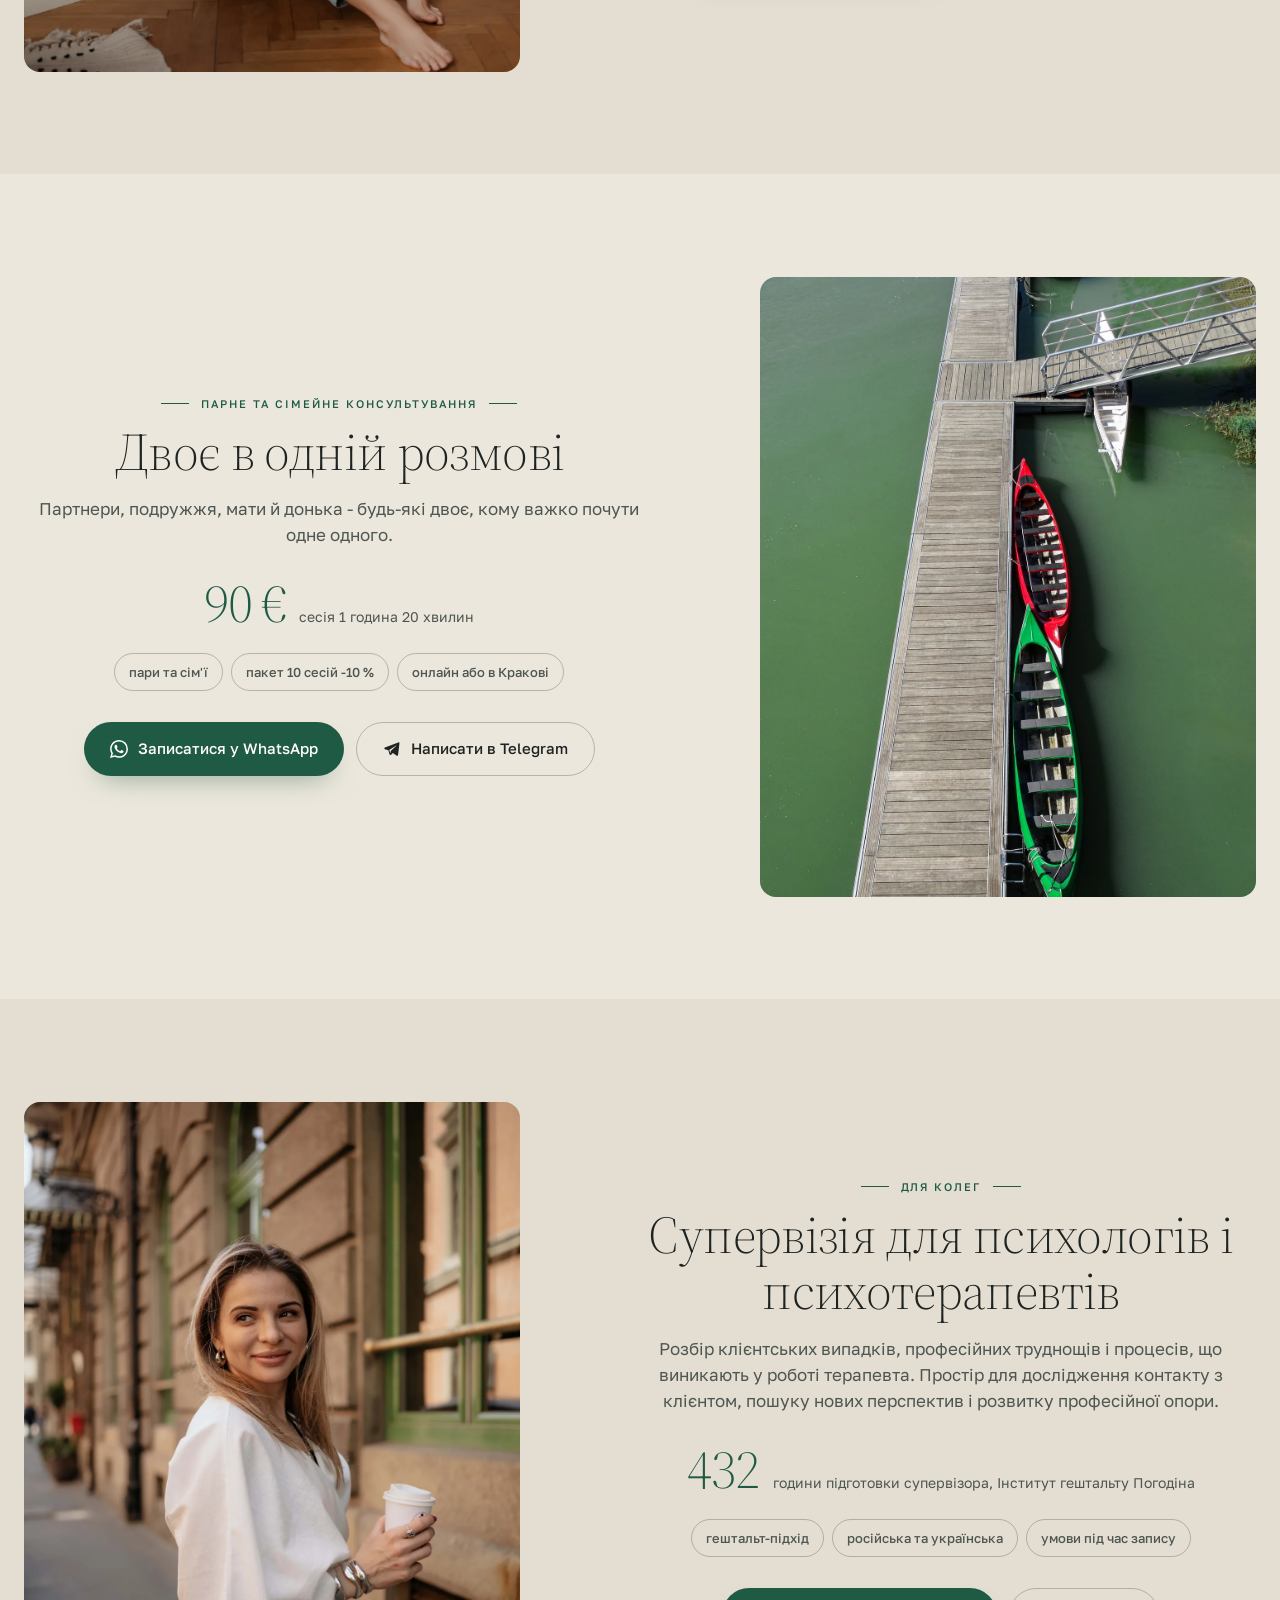
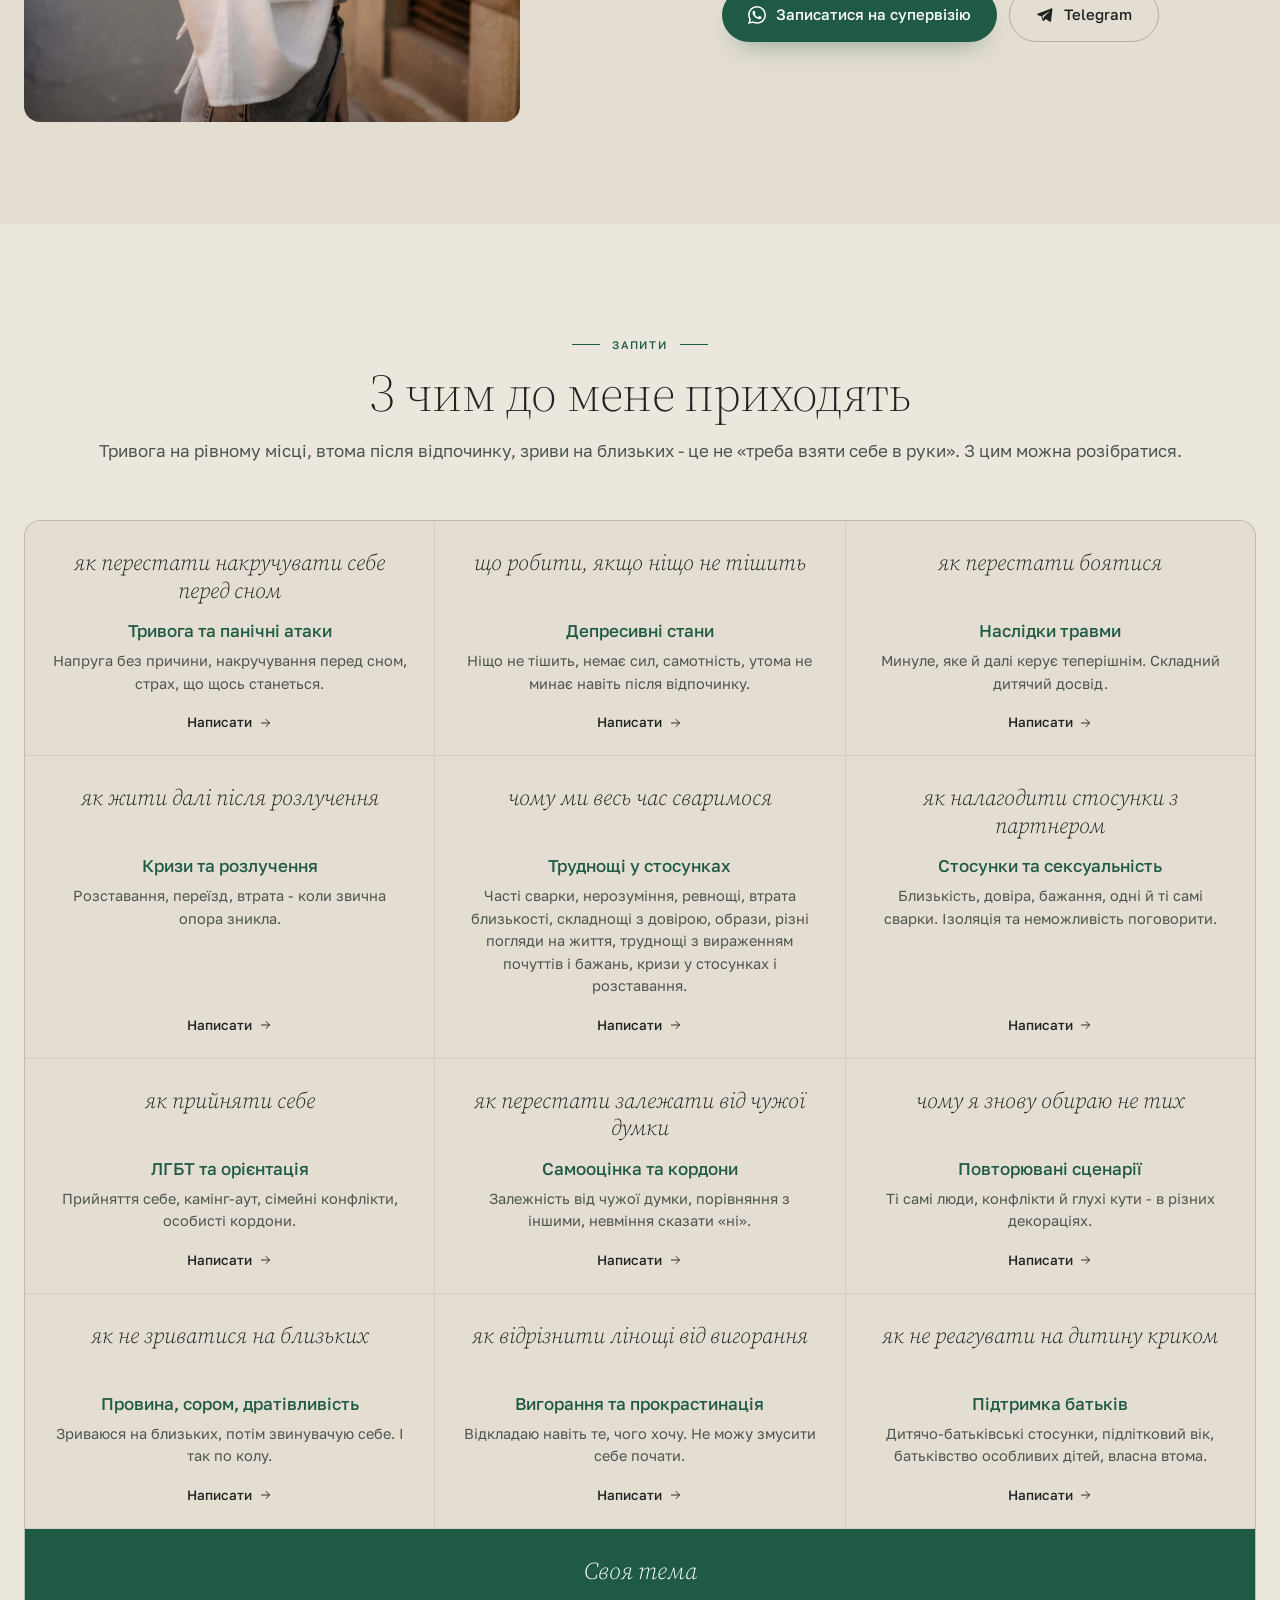
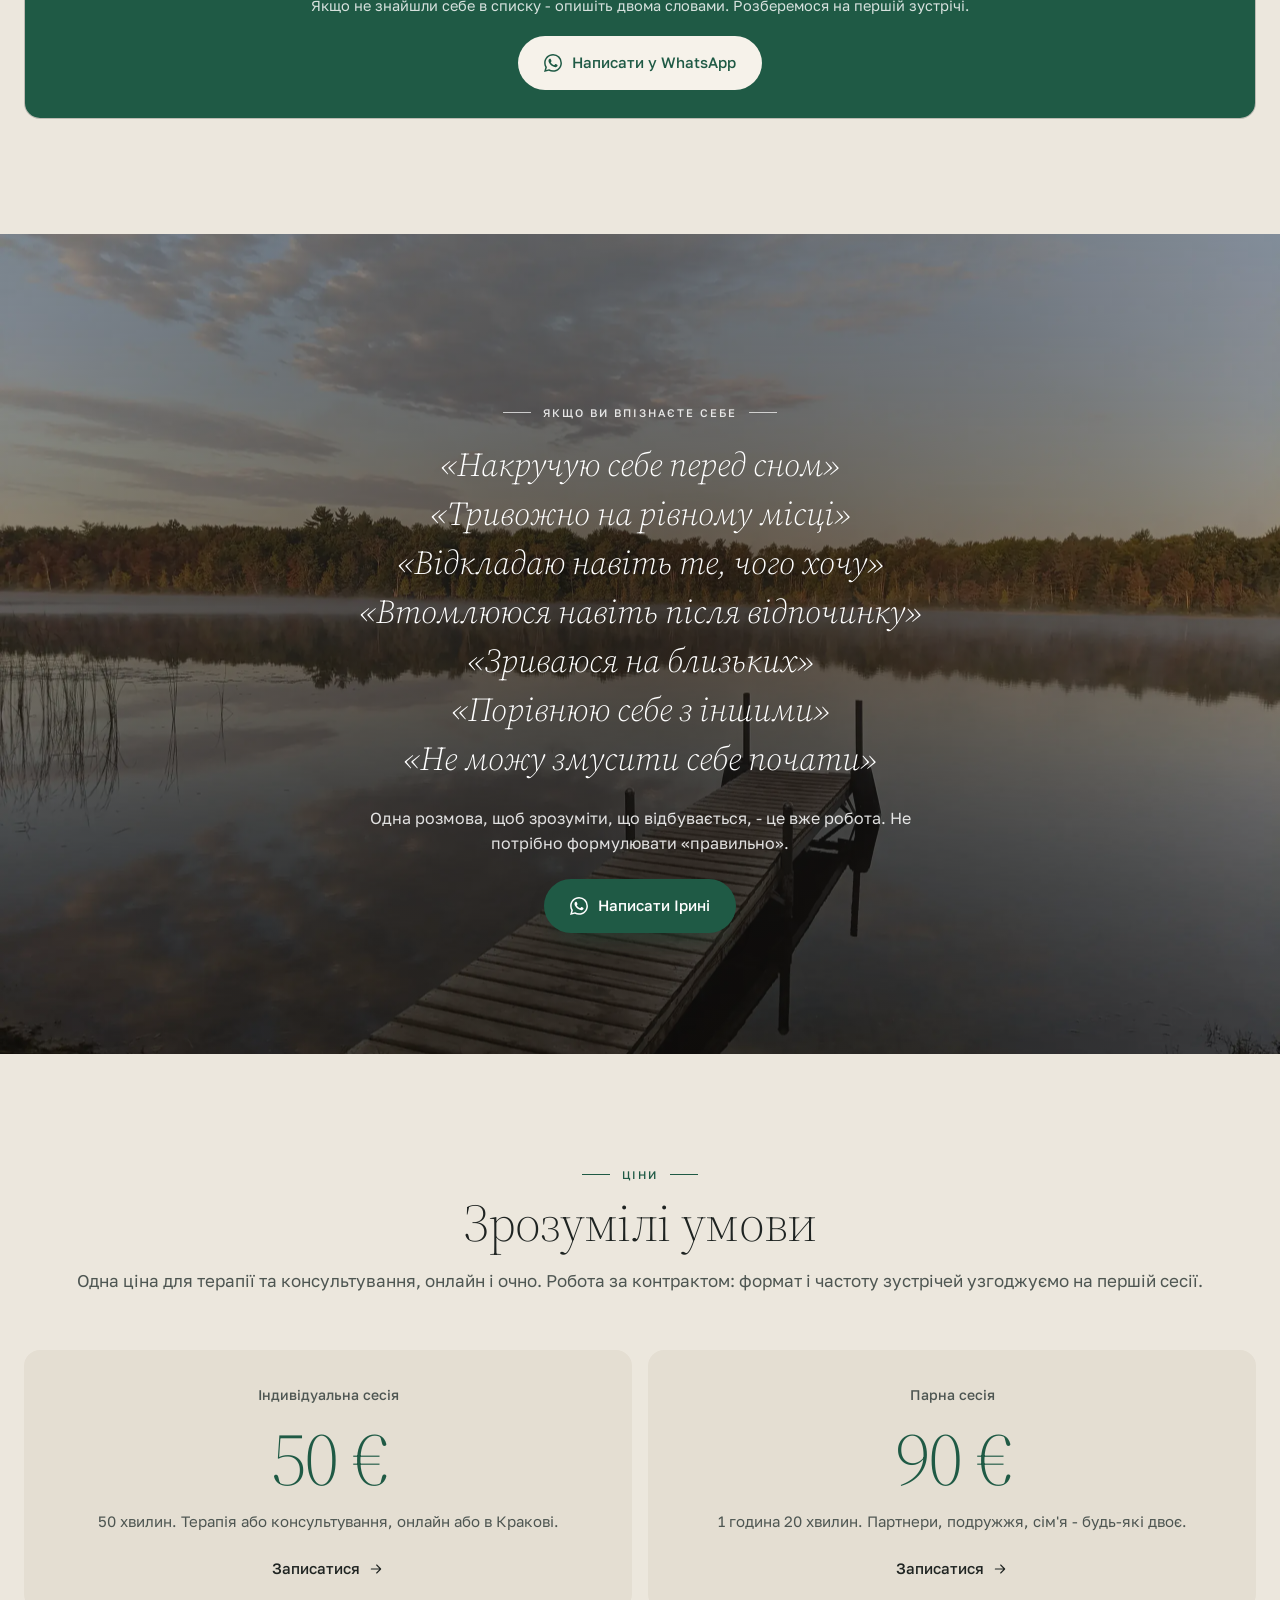
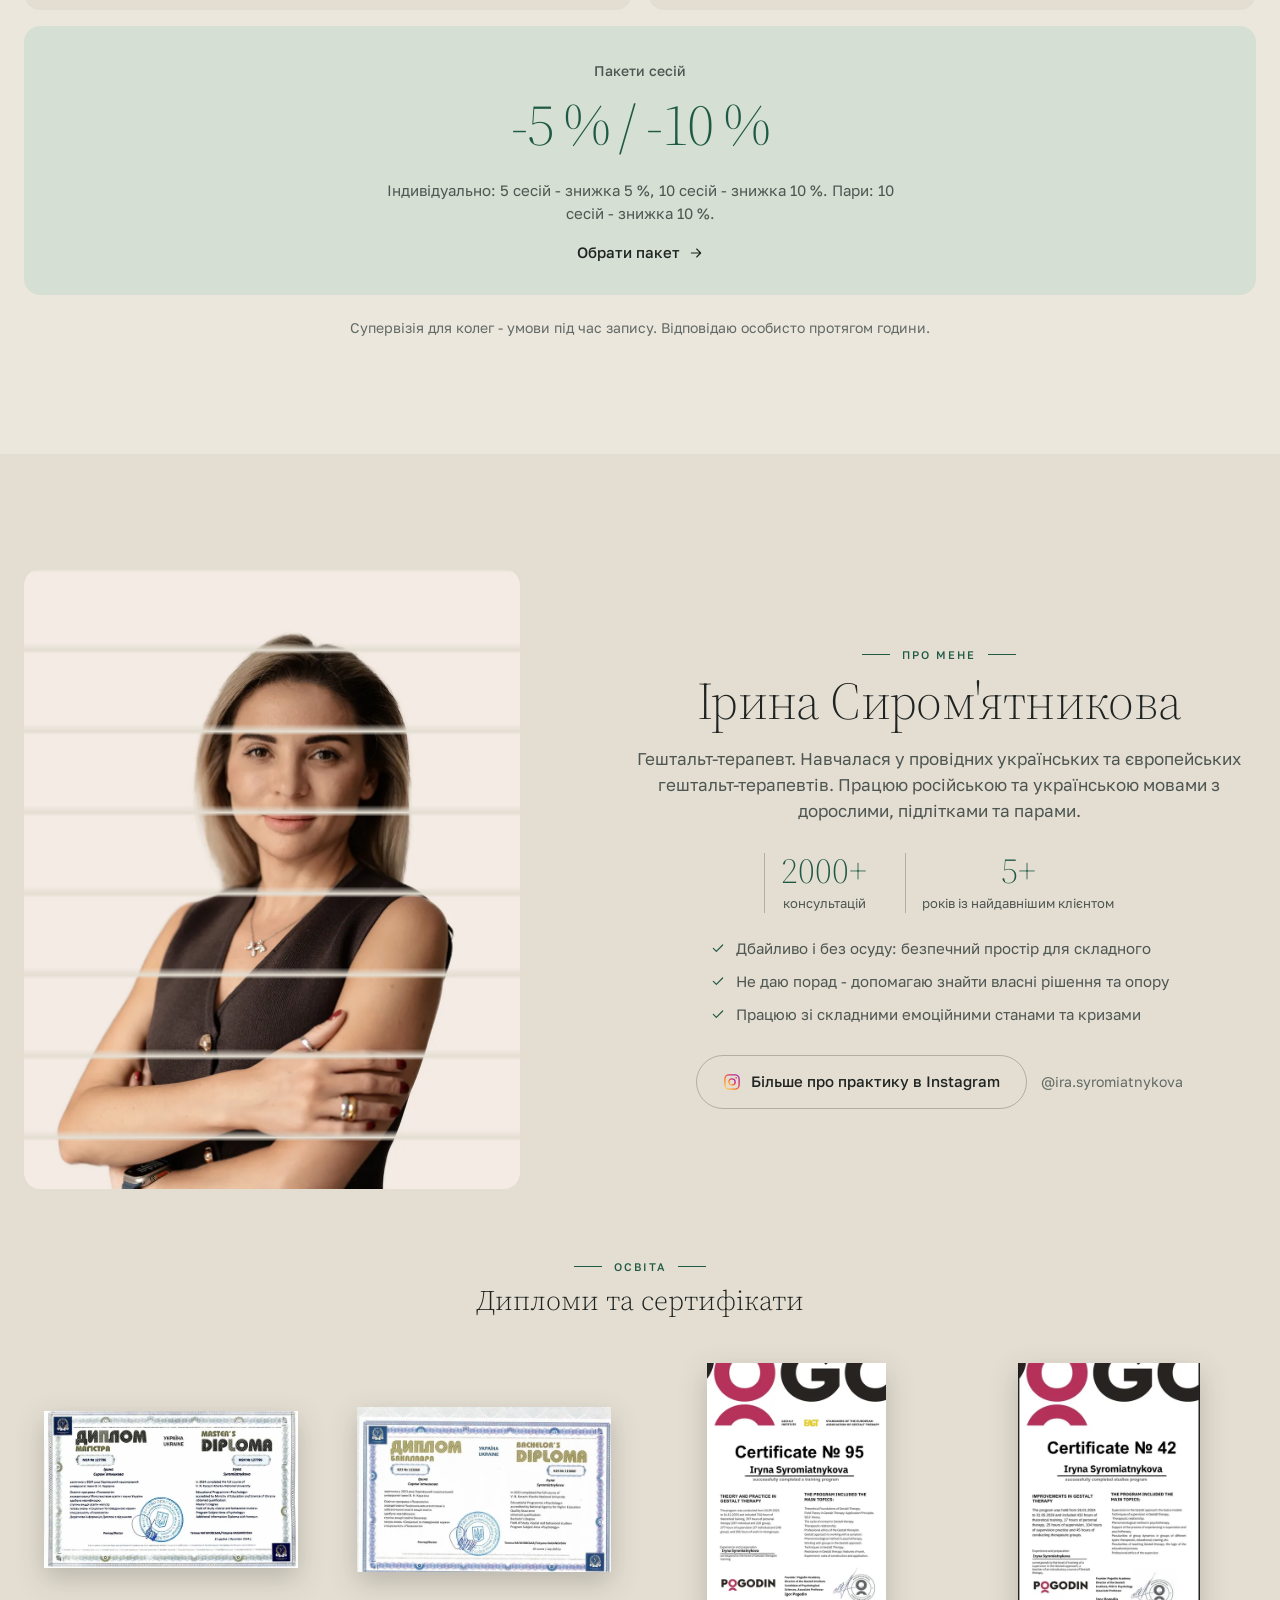
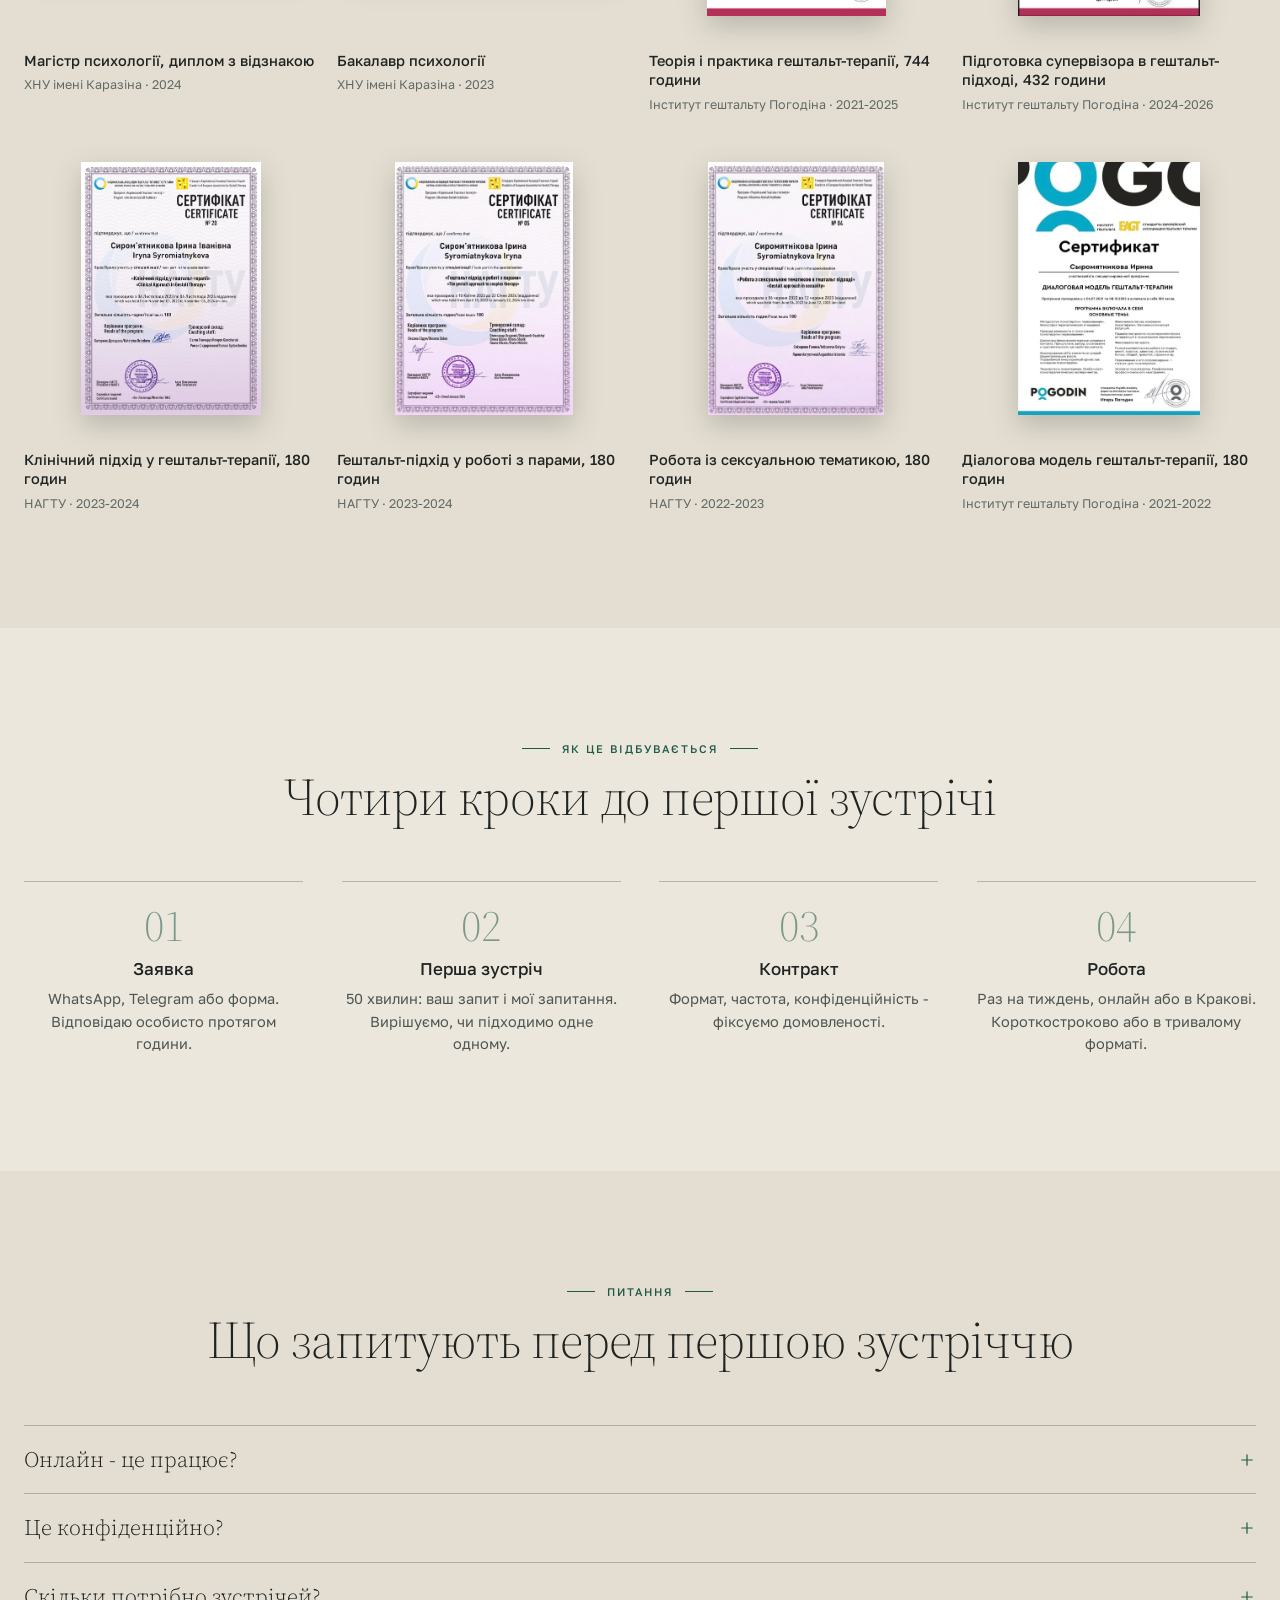
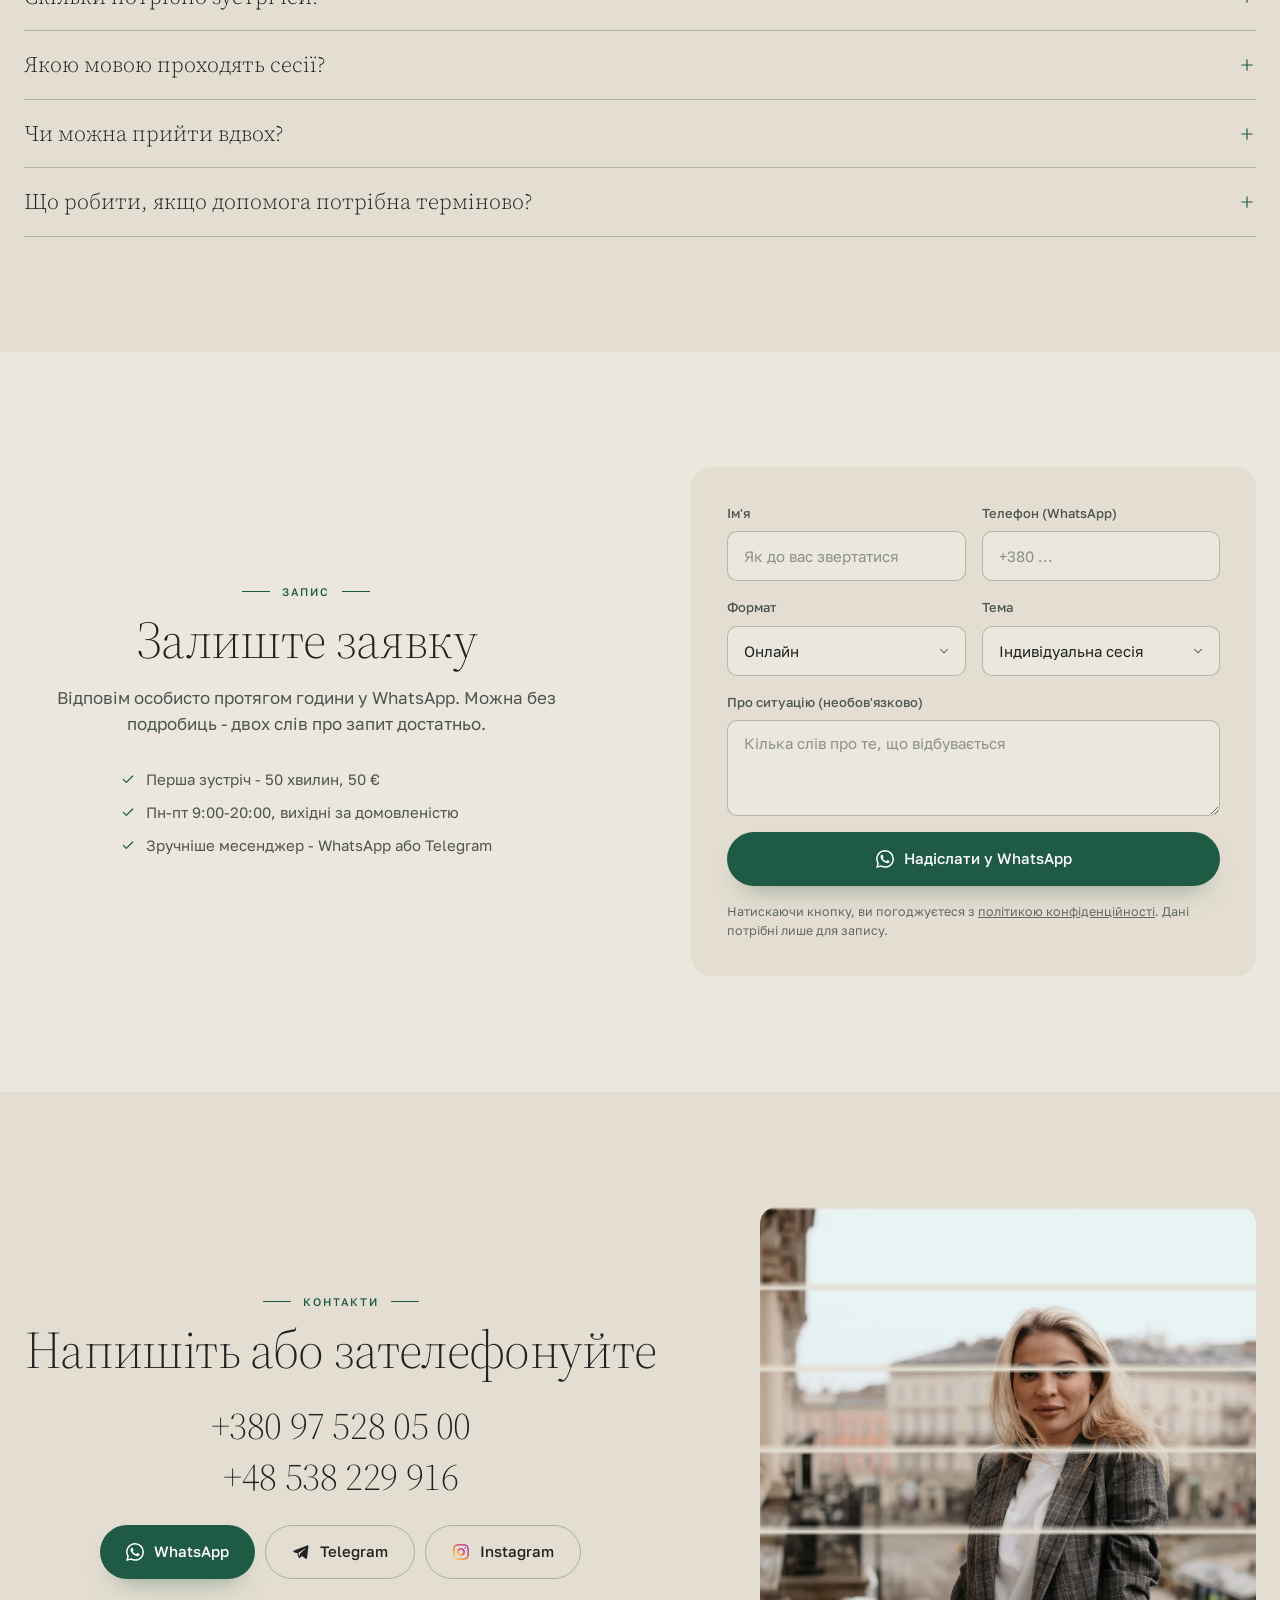
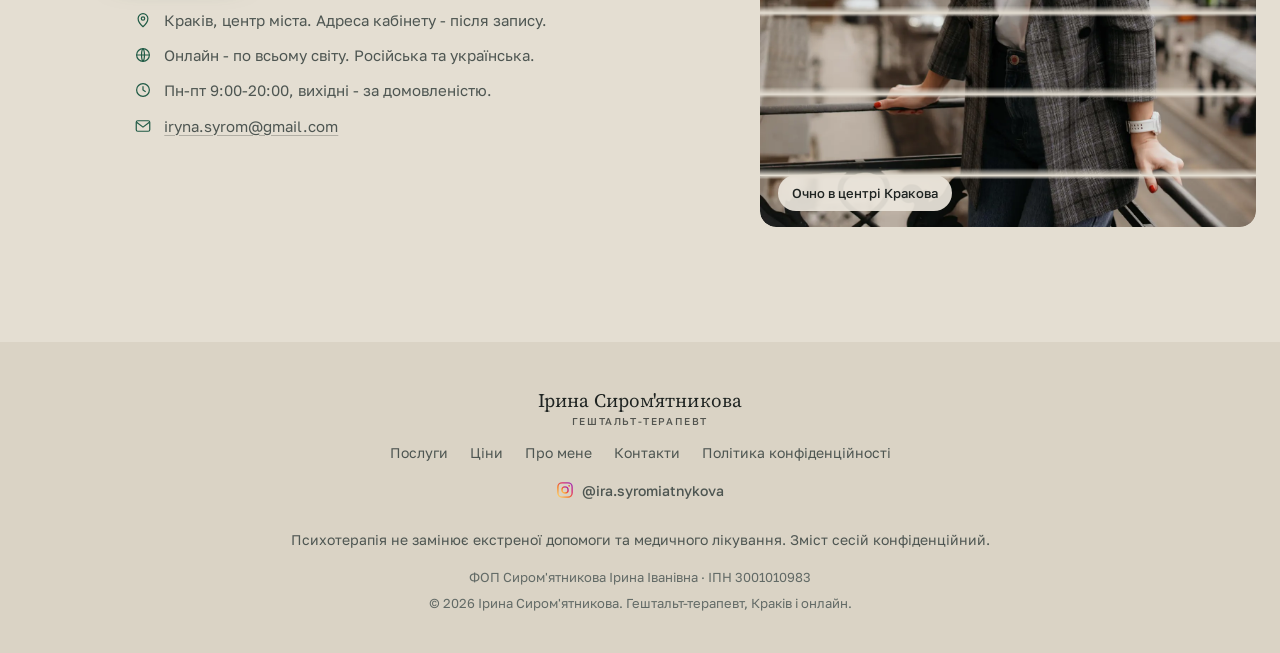
==== commit 95227e05: "Телефон: «хв»/«min» в блоке підлітків, кикеры плит в одну строку, шапка RU на 360 без вылета бургера" ====
--- a/index.html
+++ b/index.html
@@ -33,7 +33,7 @@
 <link rel="preload" as="image" href="assets/hero-lake.webp" media="(min-width:761px)">
 <link rel="preload" as="image" href="assets/hero-lake-m.webp" media="(max-width:760px)">
 <link href="https://fonts.googleapis.com/css2?family=Source+Serif+4:ital,opsz,wght@0,8..60,300;0,8..60,400;1,8..60,300&family=Golos+Text:wght@400;500;600&display=swap" rel="stylesheet">
-<link rel="stylesheet" href="styles.css?v=20261014-3">
+<link rel="stylesheet" href="styles.css?v=20261014-4">
 <script type="application/ld+json">
 {
   "@context": "https://schema.org",
@@ -135,7 +135,7 @@
     <div class="wrap">
       <p class="kick" data-i="h.kick">Краков · онлайн по всему миру</p>
       <h1 class="h1"><span class="big1" data-i="h.big">Гештальт-терапевт</span><span class="name" data-i="h.name">Ирина Сыромятникова</span></h1>
-      <p class="lead" data-i="h.lead">Индивидуальная терапия, пары, подростки, супервизия. 2000+ консультаций. Очно в центре Кракова и онлайн. Сессия 50 минут - 50 €.</p>
+      <p class="lead" data-i="h.lead">Индивидуальная терапия, пары, подростки, супервизия. 2000+ консультаций. Очно в центре Кракова и онлайн. Сессия 50&nbsp;минут&nbsp;-&nbsp;50&nbsp;€.</p>
       <div class="hero-cta">
         <a class="btn btn-main" data-wa="hero" href="https://wa.me/380975280500"><svg width="18" height="18"><use href="#ic-wa"/></svg><span data-i="h.b1">Записаться в WhatsApp</span></a>
         <a class="btn btn-ghost" href="#ceny"><span data-i="h.b2">Услуги и цены</span><svg class="ar" width="18" height="18"><use href="#ic-ar"/></svg></a>
@@ -187,7 +187,7 @@
       <p class="kick" data-i="s3.kick">Психотерапия подростков</p>
       <h2 class="h2" id="h-s3" data-i="s3.h">Подростку - своё безопасное пространство</h2>
       <p class="lead" data-i="s3.lead">Тревога, самооценка, конфликты дома и в школе, переезд в другую страну. Родительская встреча - по договорённости.</p>
-      <p class="fig"><b>50 <small>мин</small></b><span data-i="s3.fig">сессия · 50 €</span></p>
+      <p class="fig"><b>50 <small data-i="s3.u">мин</small></b><span data-i="s3.fig">сессия · 50 €</span></p>
       <ul class="chips"><li data-i="s3.c1">с 12 лет</li><li data-i="s3.c2">без оценок и давления</li><li data-i="s3.c3">онлайн или в Кракове</li></ul>
       <div class="cta">
         <a class="btn btn-main" data-wa="podrostki" href="https://wa.me/380975280500"><svg width="18" height="18"><use href="#ic-wa"/></svg><span data-i="b.wa">Записаться в WhatsApp</span></a>
@@ -489,6 +489,6 @@
   <a href="https://www.instagram.com/ira.syromiatnykova/" target="_blank" rel="noopener" aria-label="Instagram"><svg width="18" height="18"><use href="#ic-ig"/></svg></a>
 </nav>
 
-<script src="script.js?v=20261014-3"></script>
+<script src="script.js?v=20261014-4"></script>
 </body>
 </html>
--- a/styles.css
+++ b/styles.css
@@ -463,8 +463,8 @@
 }
 @media(max-width:380px){
   .cta .btn{flex:1 1 100%}
-  /* украинская фамилия длиннее русской - шапка не влезала, бургер уезжал за край */
-  .logo .lg1{font-size:14px}
+  /* фамилия длинная (в RU «Сыромятникова» шире всех) - шапка не влезала, бургер уезжал за край; замер на 360 во всех трёх языках */
+  .logo .lg1{font-size:13.4px}
   .logo .lg2{font-size:7.8px;letter-spacing:.12em}
   .hdr-in{gap:8px}
   .lang button{padding:6px 8px}
@@ -576,3 +576,8 @@
   html.no-stack .pw-photo .ph,html.no-plate .pw-photo .ph{height:auto}
   .pw-photo .ph::after{background:linear-gradient(180deg,rgba(24,22,20,.62) 0%,rgba(24,22,20,.5) 50%,rgba(24,22,20,.66) 100%)}
 }
+/* длинные кикеры плит («Парне та сімейне консультування») на телефоне в одну строку: при переносе черточки разъезжались к краям */
+@media(max-width:760px){
+  .kick{font-size:10px;letter-spacing:.1em;gap:8px}
+  .kick::before,.kick::after{width:18px}
+}
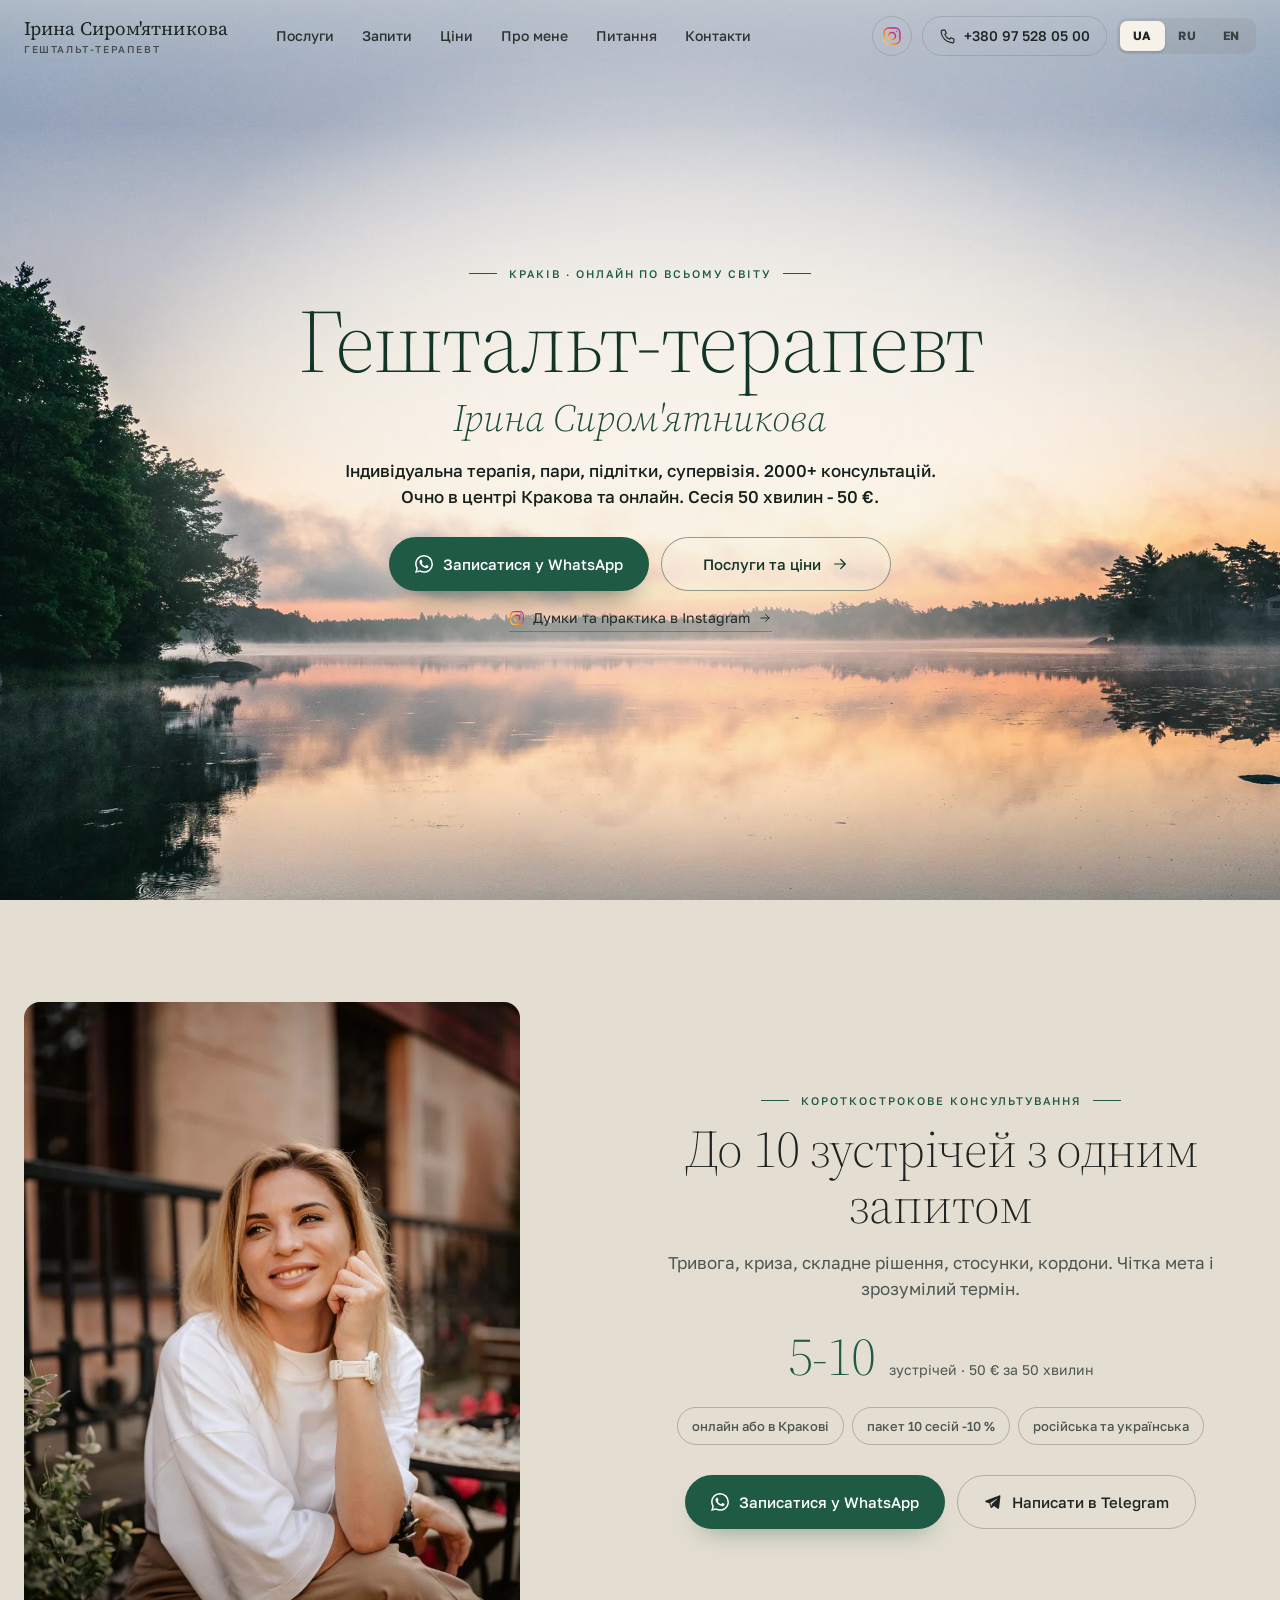
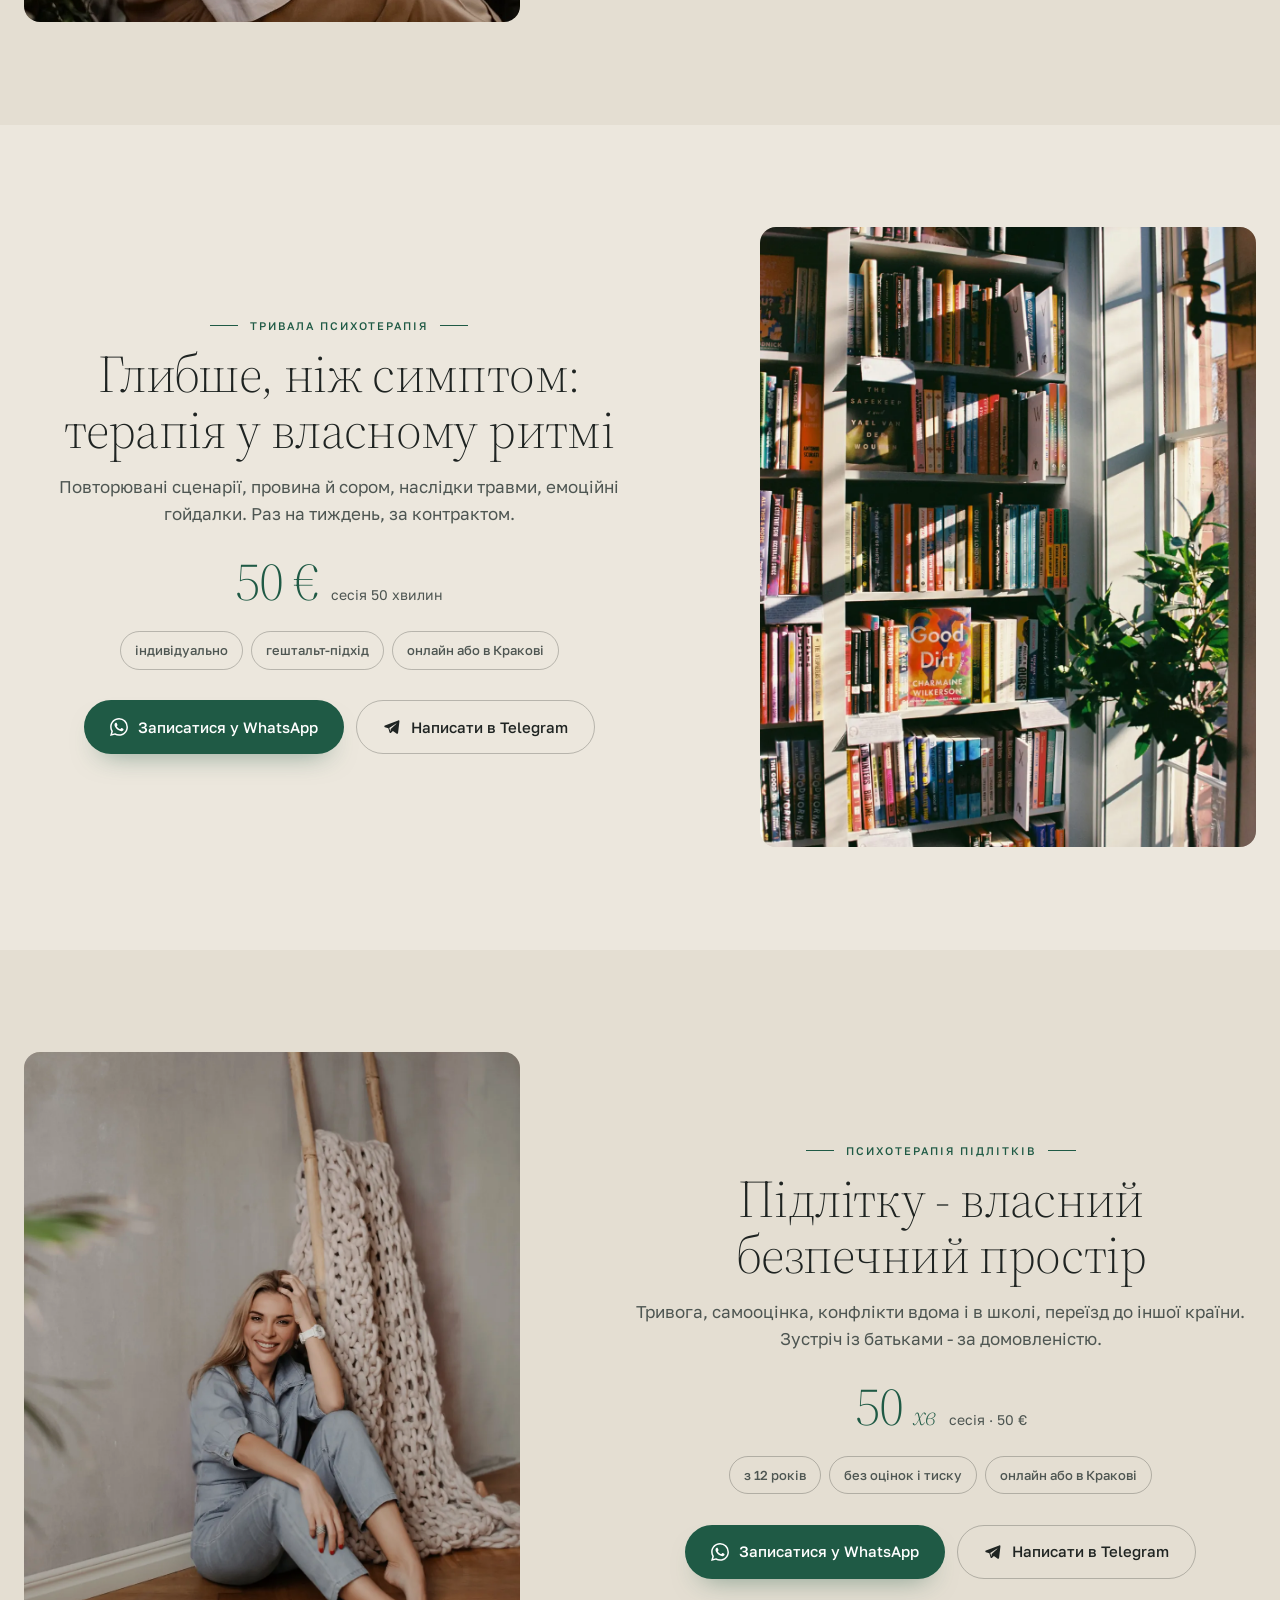
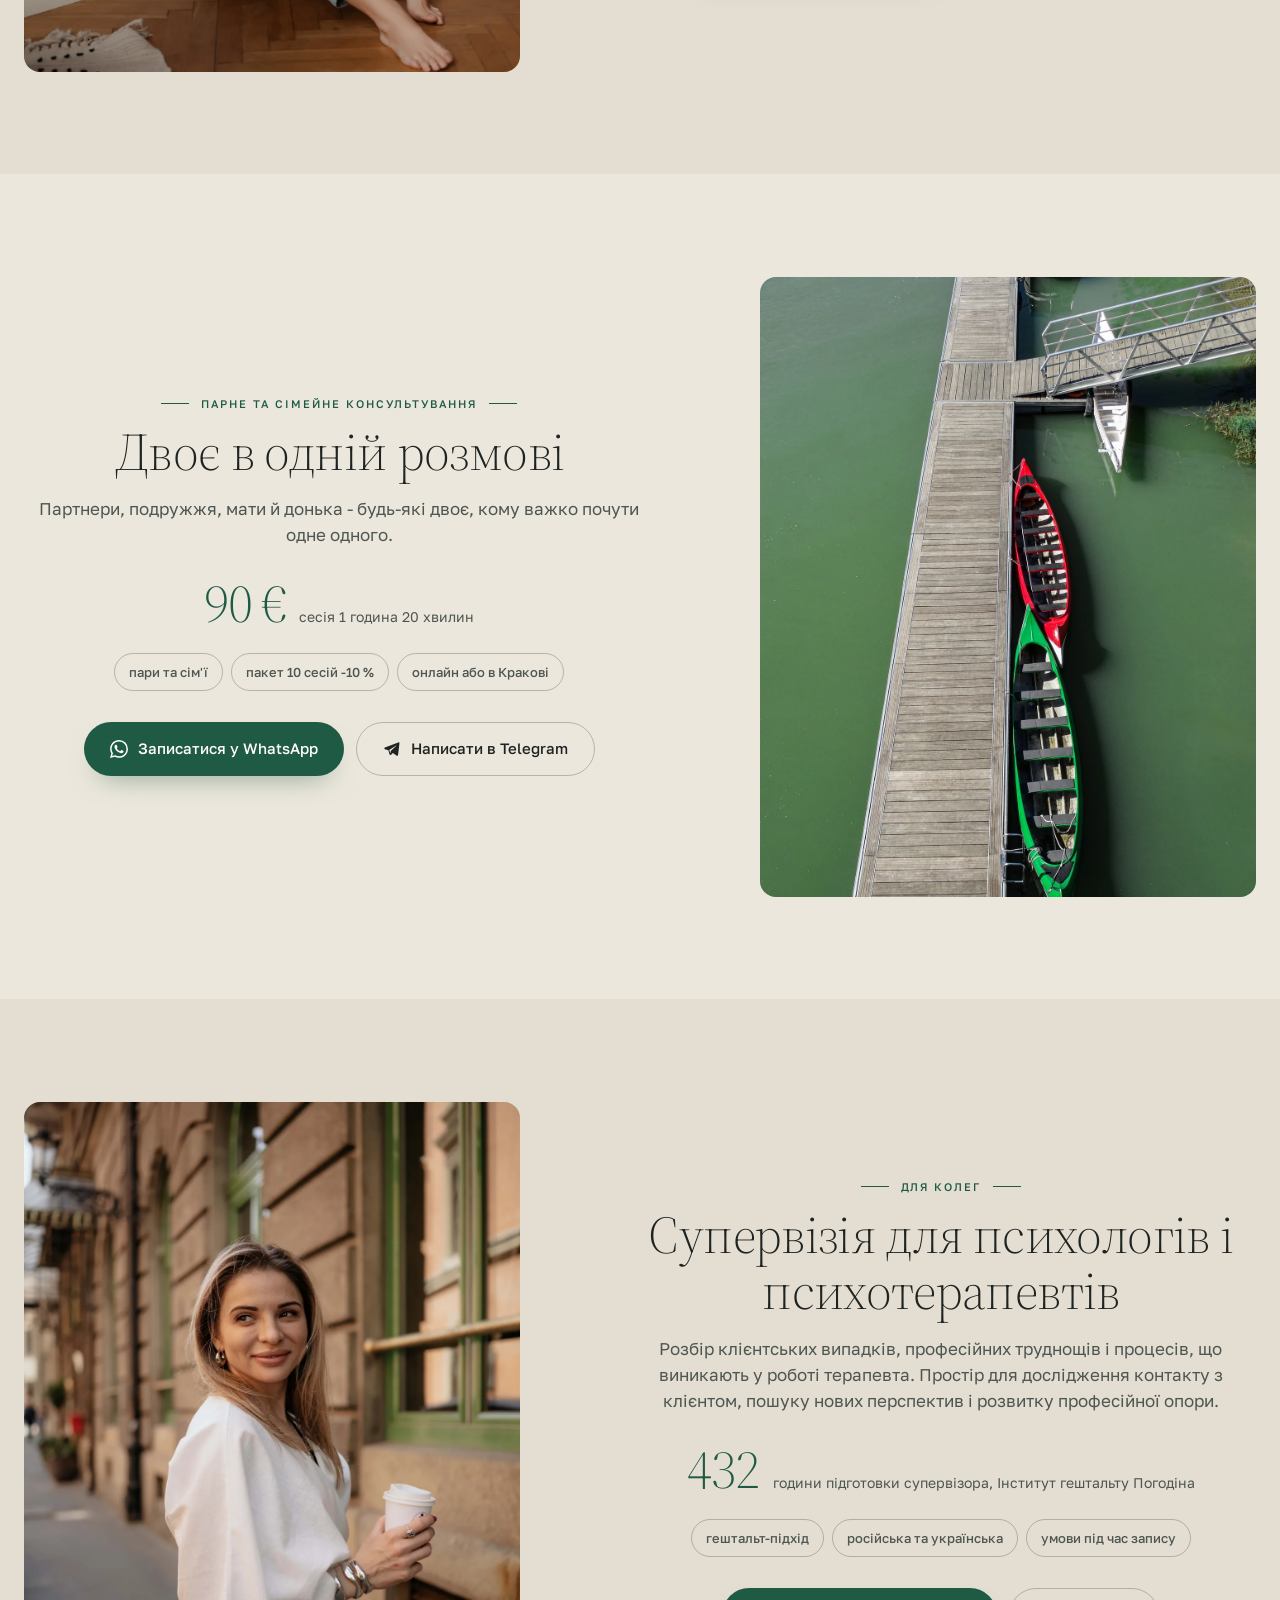
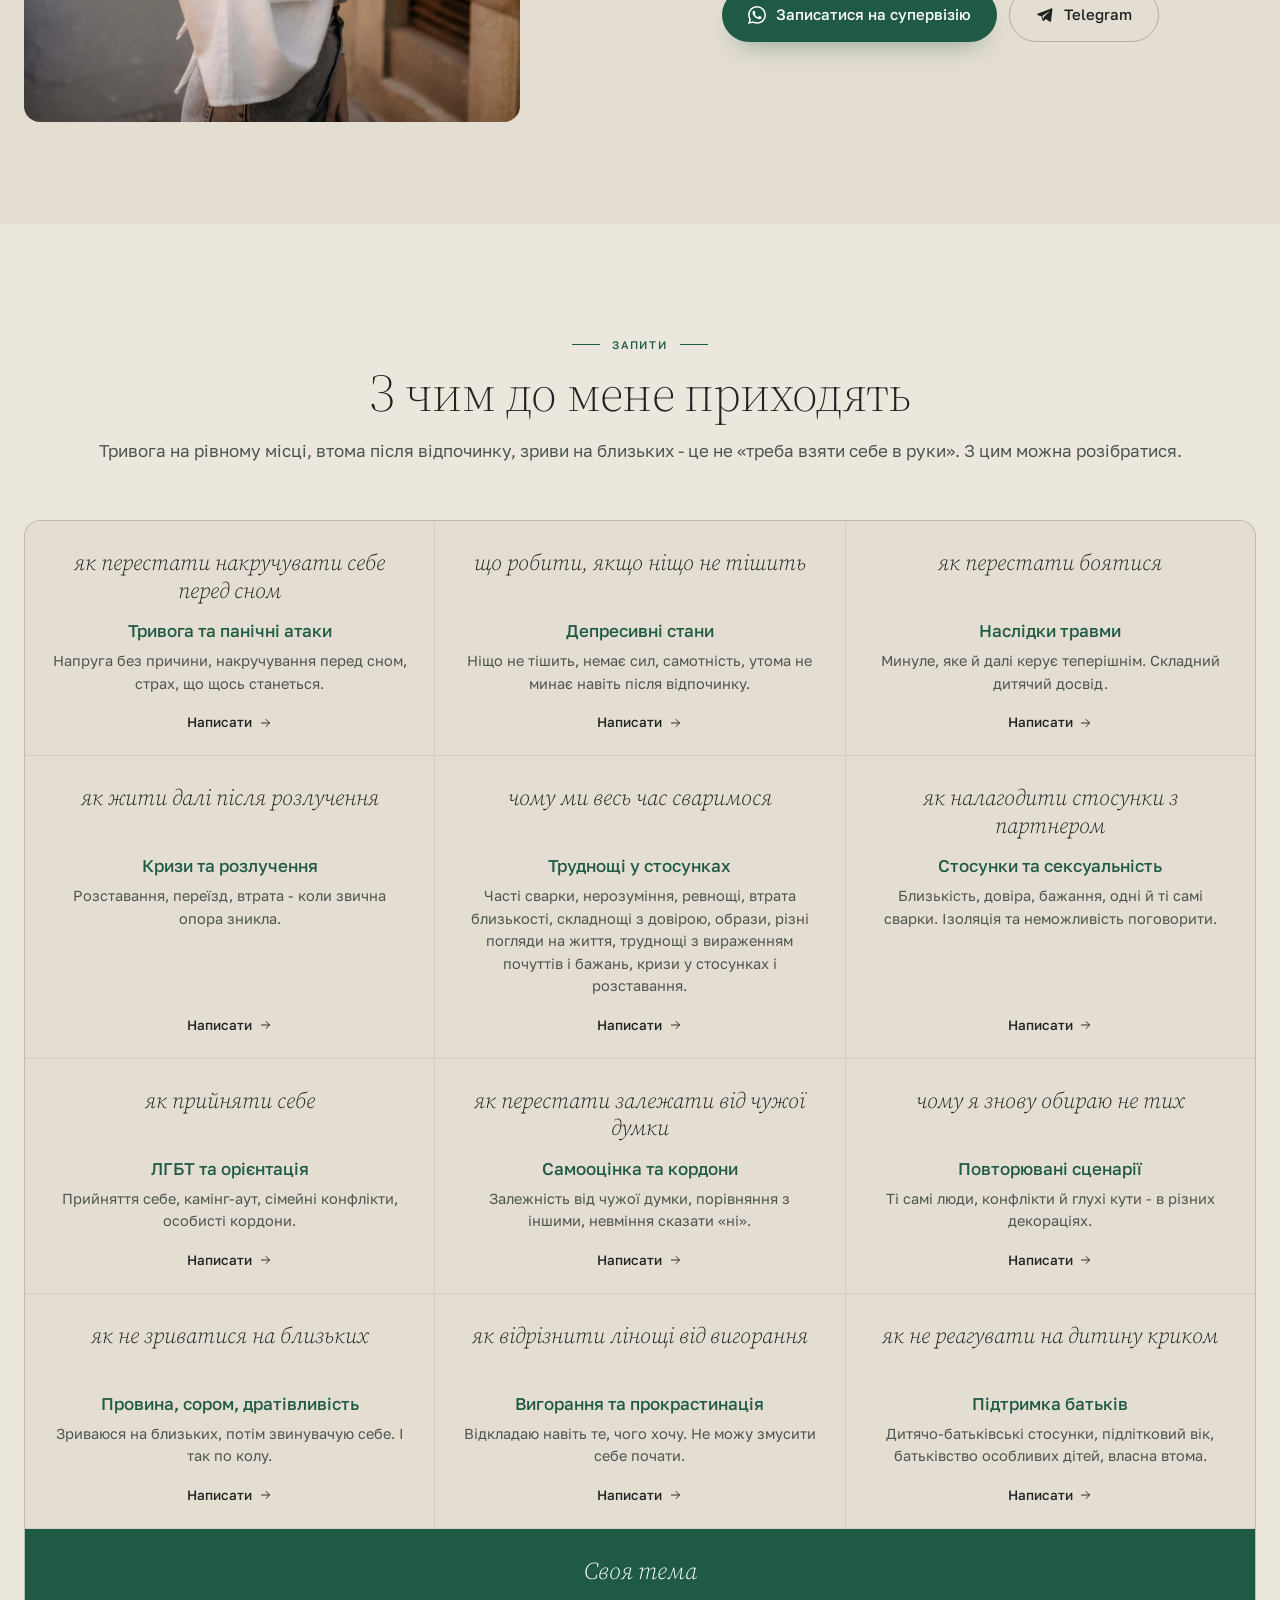
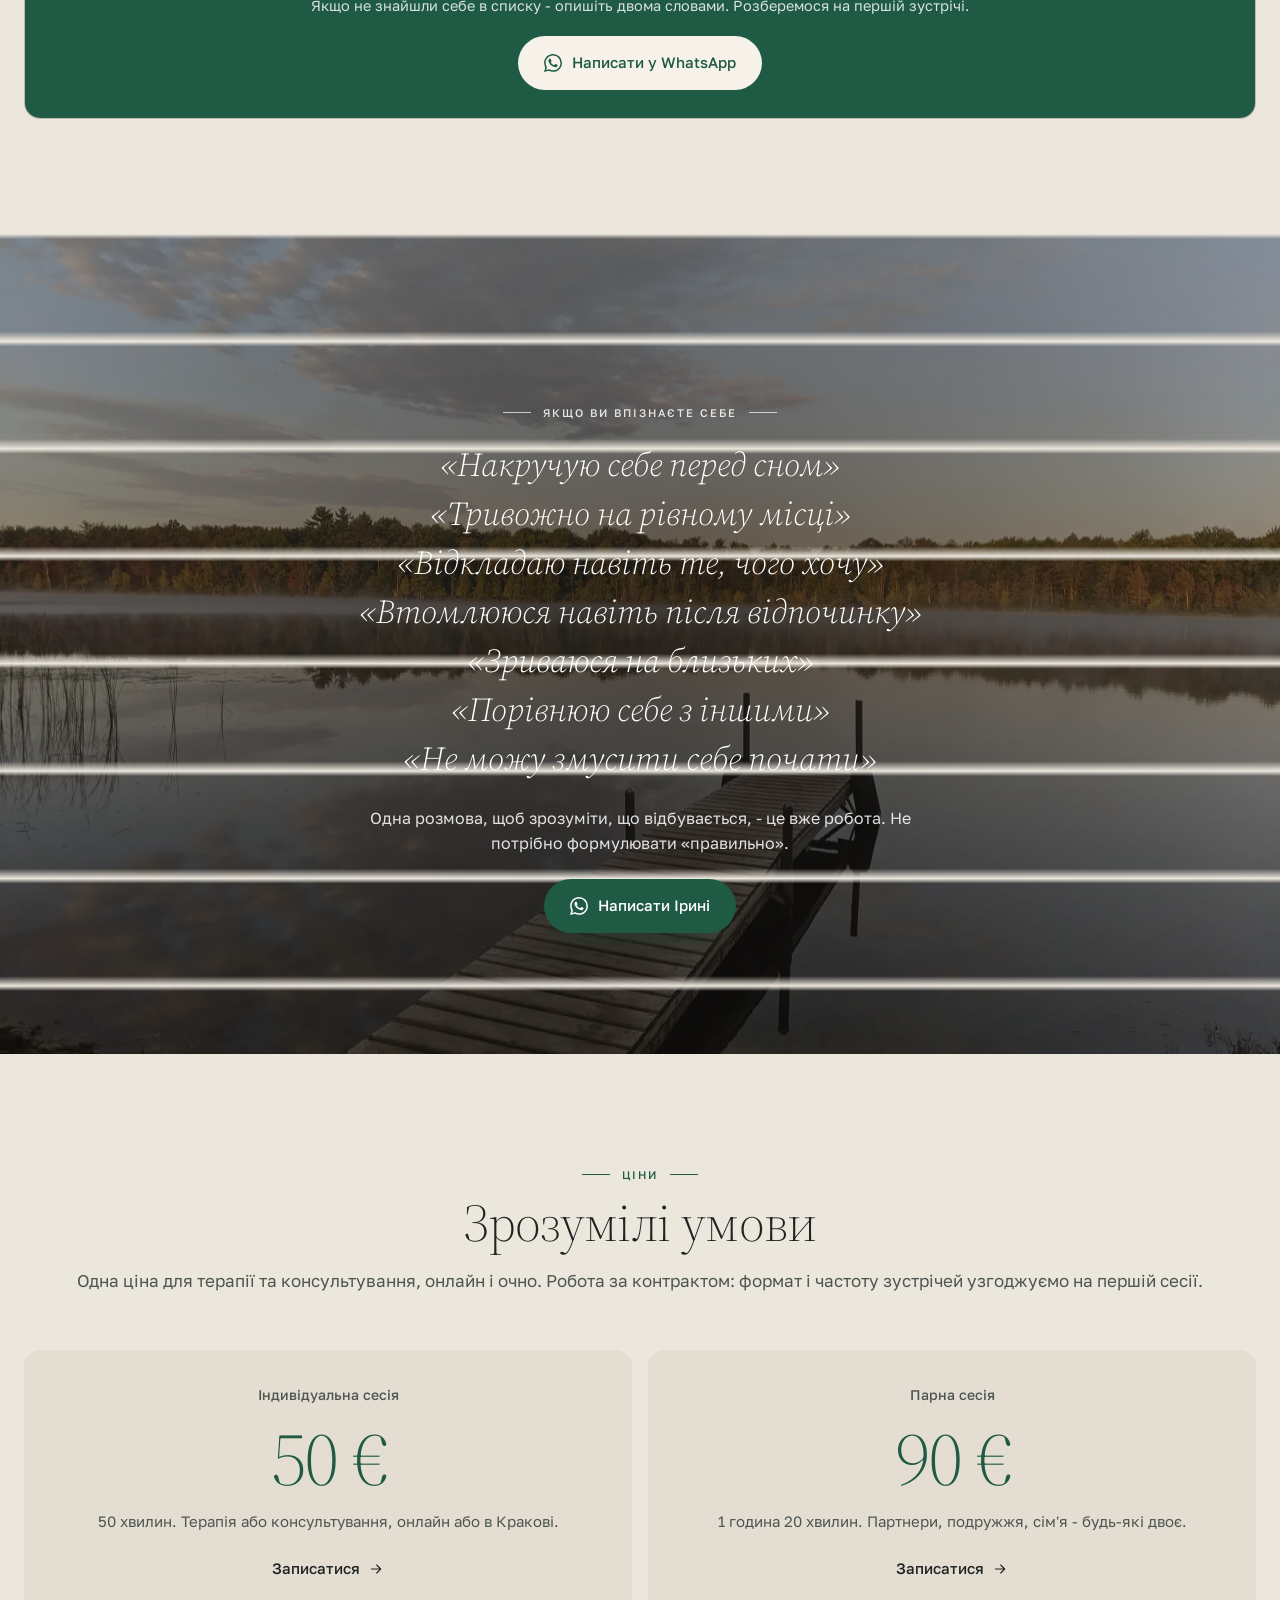
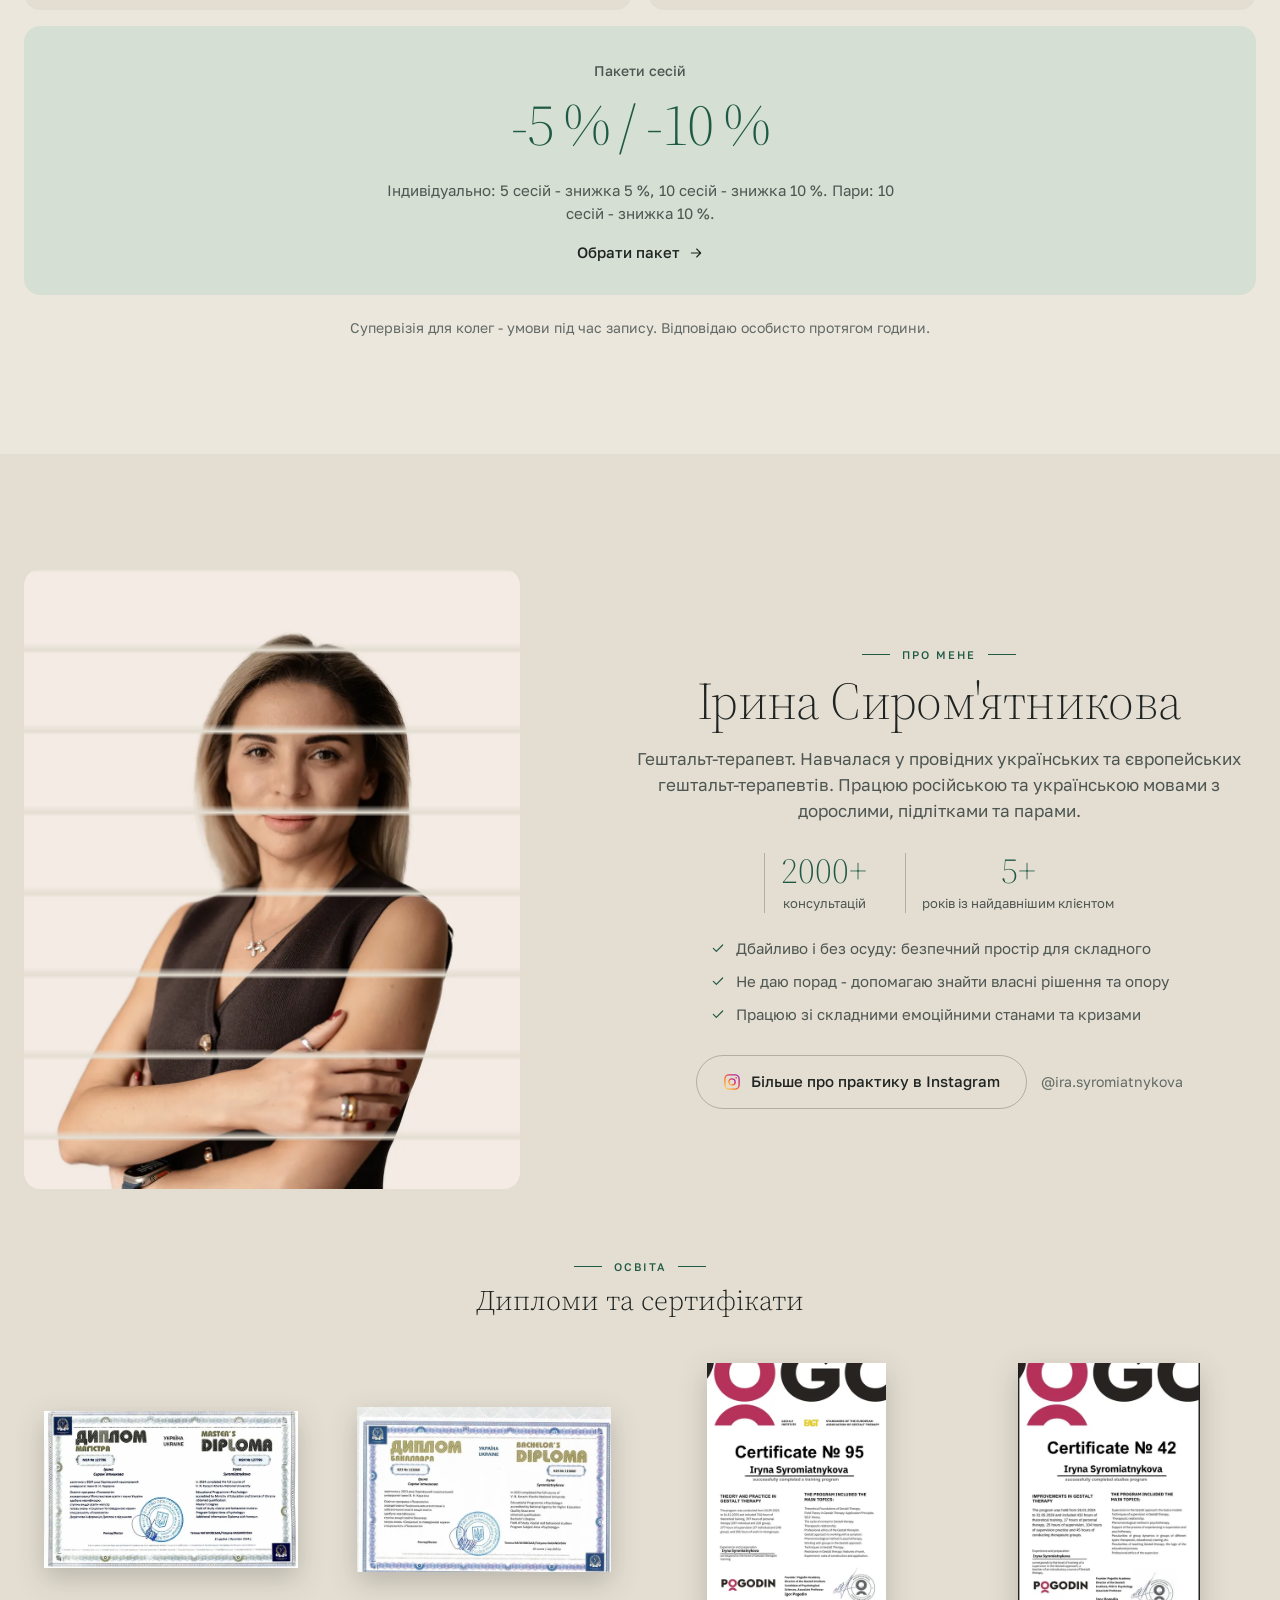
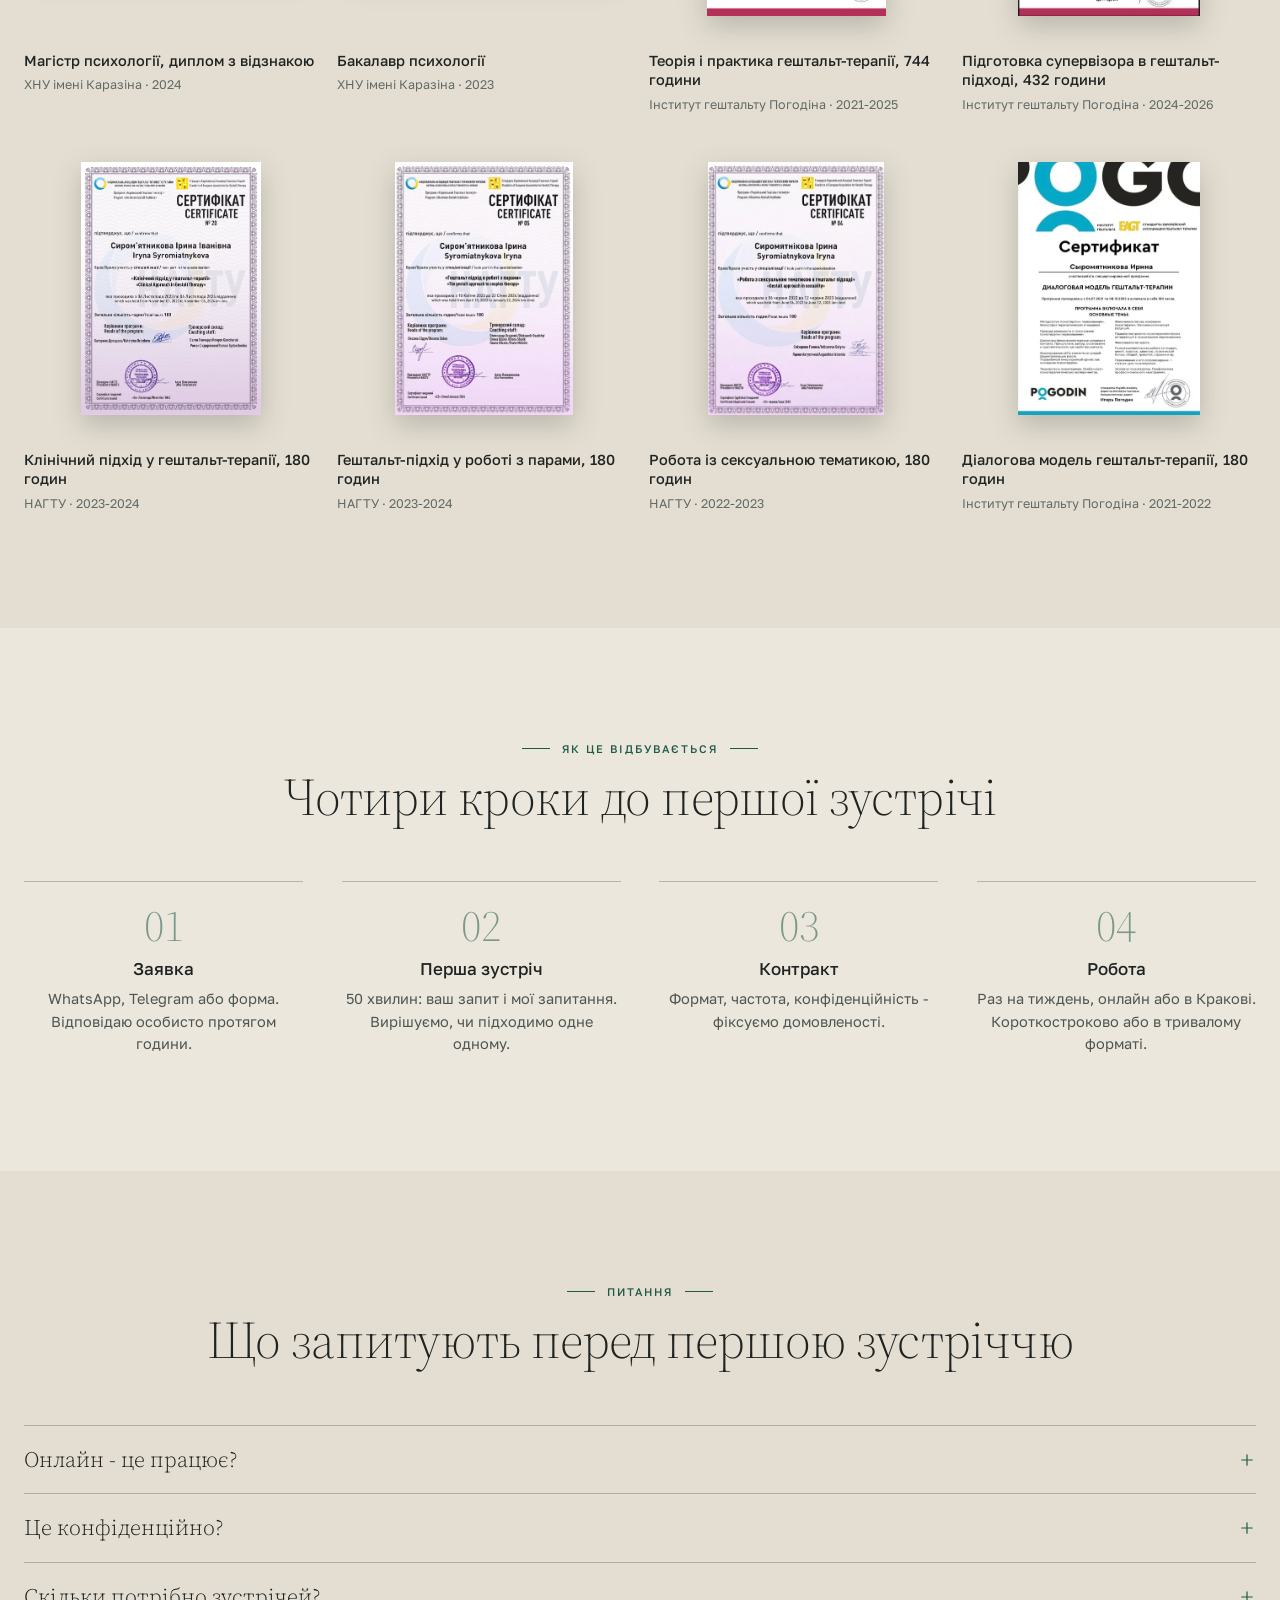
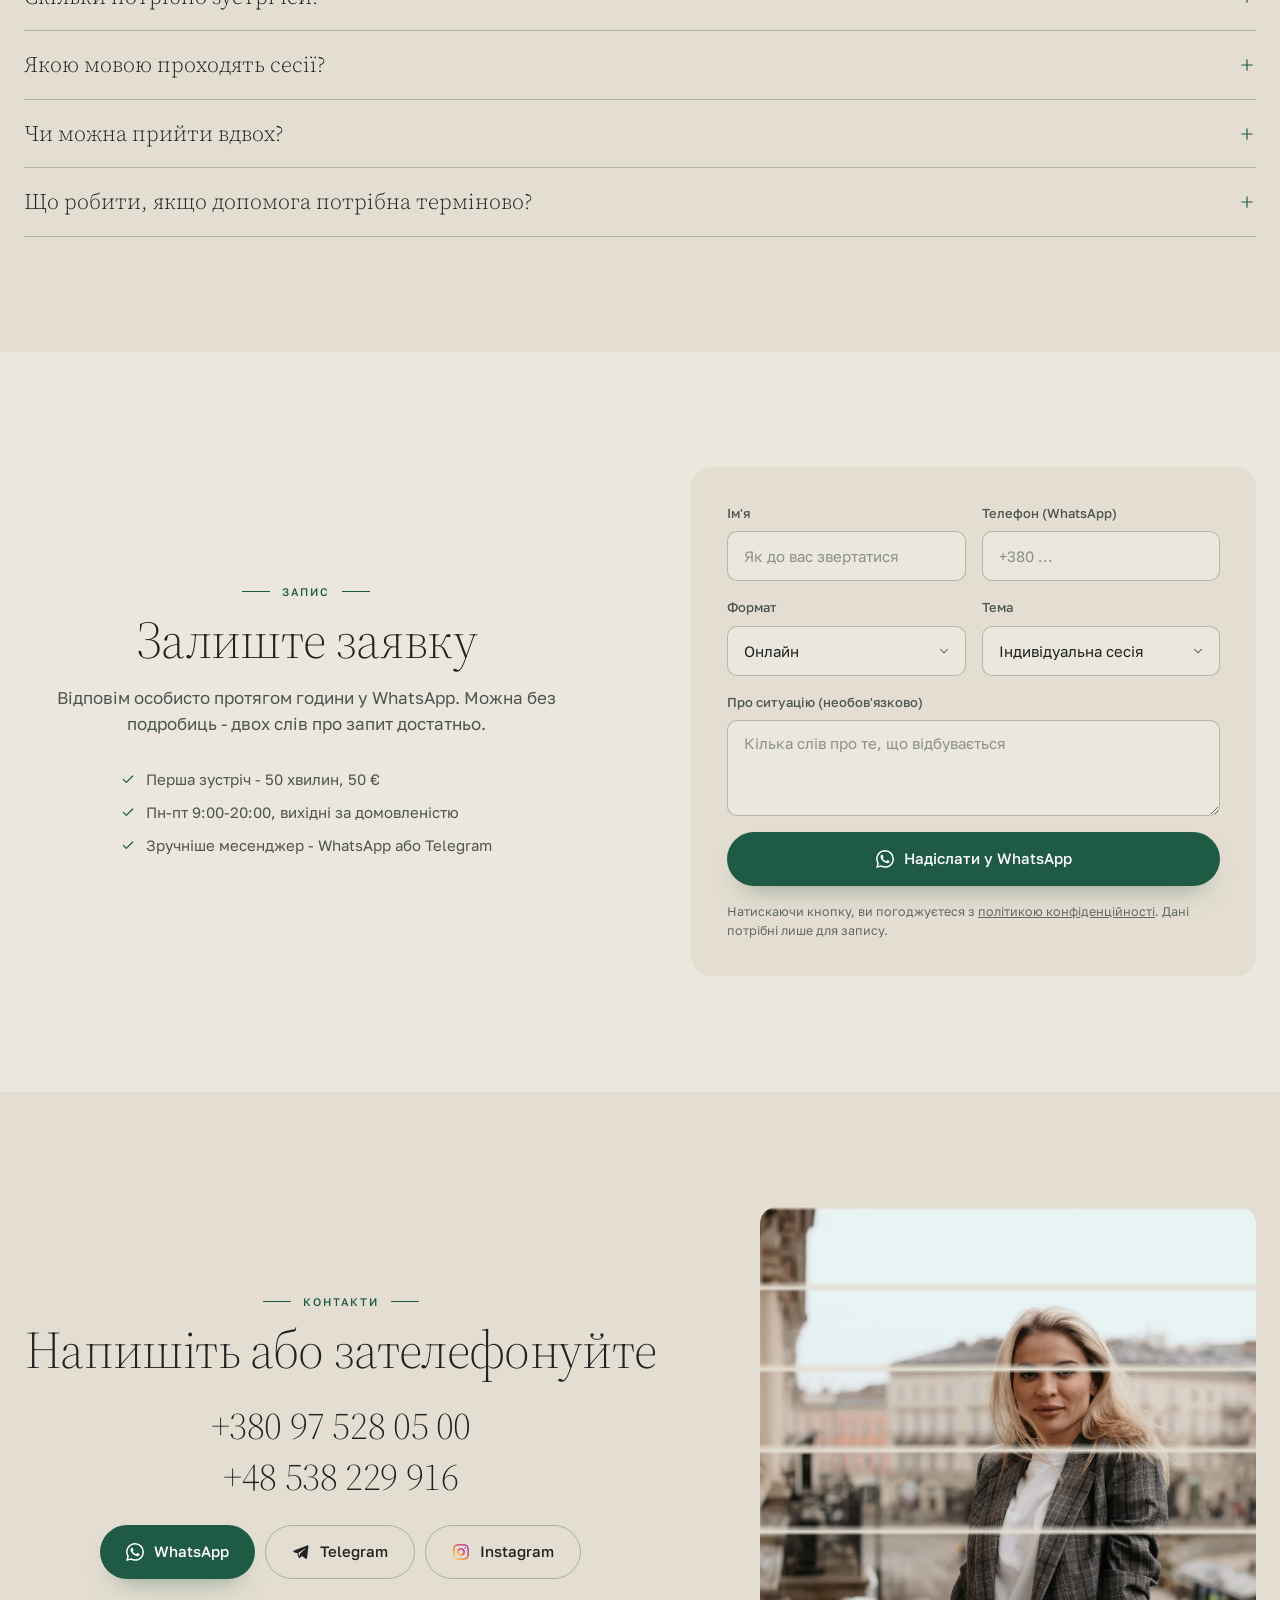
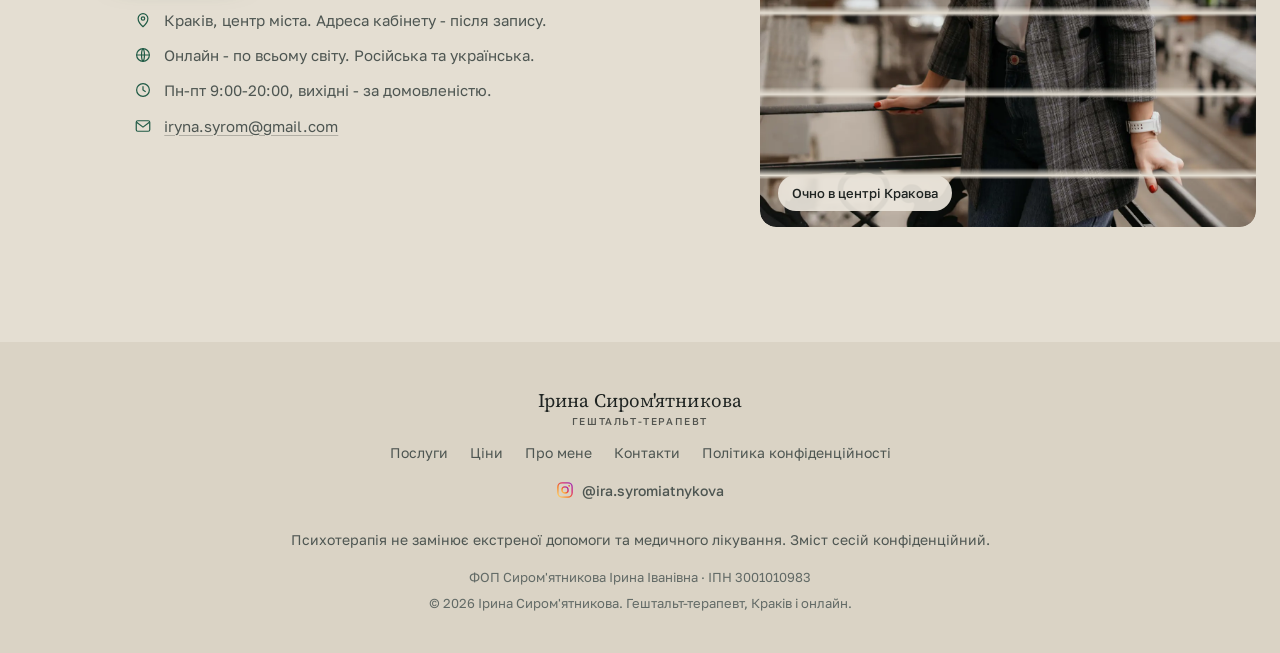
==== commit 28c41dc1: "Подготовка к деплою на psytherapist-irina.com: canonical, og, JSON-LD, sitemap, robots" ====
--- a/index.html
+++ b/index.html
@@ -6,24 +6,24 @@
 <title data-i-t="t.title">Гештальт-терапевт Ирина Сыромятникова - психотерапия онлайн и в Кракове</title>
 <meta name="description" data-i-c="t.desc" content="Гештальт-терапевт Ирина Сыромятникова: индивидуальная терапия, краткосрочное консультирование, подростки, пары, супервизия. Очно в центре Кракова и онлайн по всему миру. 2000+ консультаций. Сессия 50 минут - 50 €. Русский и украинский.">
 <meta name="theme-color" content="#ECE7DD">
-<link rel="canonical" href="https://songokura.github.io/irina-syromiatnykova/">
-<link rel="alternate" hreflang="uk" href="https://songokura.github.io/irina-syromiatnykova/">
-<link rel="alternate" hreflang="ru" href="https://songokura.github.io/irina-syromiatnykova/?lang=ru">
-<link rel="alternate" hreflang="en" href="https://songokura.github.io/irina-syromiatnykova/?lang=en">
-<link rel="alternate" hreflang="x-default" href="https://songokura.github.io/irina-syromiatnykova/">
+<link rel="canonical" href="https://psytherapist-irina.com/">
+<link rel="alternate" hreflang="uk" href="https://psytherapist-irina.com/">
+<link rel="alternate" hreflang="ru" href="https://psytherapist-irina.com/?lang=ru">
+<link rel="alternate" hreflang="en" href="https://psytherapist-irina.com/?lang=en">
+<link rel="alternate" hreflang="x-default" href="https://psytherapist-irina.com/">
 <meta property="og:type" content="website">
 <meta property="og:locale" content="ru_RU">
-<meta property="og:url" content="https://songokura.github.io/irina-syromiatnykova/">
+<meta property="og:url" content="https://psytherapist-irina.com/">
 <meta property="og:site_name" content="Ирина Сыромятникова, гештальт-терапевт">
 <meta property="og:title" data-i-c="t.ogt" content="Гештальт-терапевт Ирина Сыромятникова - онлайн и в Кракове">
 <meta property="og:description" data-i-c="t.ogd" content="Индивидуальная терапия, пары, подростки, супервизия. 2000+ консультаций. Сессия 50 минут - 50 €. Очно в Кракове и онлайн.">
-<meta property="og:image" content="https://songokura.github.io/irina-syromiatnykova/assets/og-image.jpg">
+<meta property="og:image" content="https://psytherapist-irina.com/assets/og-image.jpg">
 <meta property="og:image:width" content="1200">
 <meta property="og:image:height" content="630">
 <meta name="twitter:card" content="summary_large_image">
 <meta name="twitter:title" data-i-c="t.ogt" content="Гештальт-терапевт Ирина Сыромятникова - онлайн и в Кракове">
 <meta name="twitter:description" data-i-c="t.ogd" content="Индивидуальная терапия, пары, подростки, супервизия. 2000+ консультаций. Сессия 50 минут - 50 €. Очно в Кракове и онлайн.">
-<meta name="twitter:image" content="https://songokura.github.io/irina-syromiatnykova/assets/og-image.jpg">
+<meta name="twitter:image" content="https://psytherapist-irina.com/assets/og-image.jpg">
 <link rel="icon" href="favicon.ico" sizes="any">
 <link rel="icon" type="image/png" sizes="32x32" href="assets/icon-32.png">
 <link rel="icon" type="image/png" sizes="16x16" href="assets/icon-16.png">
@@ -33,14 +33,14 @@
 <link rel="preload" as="image" href="assets/hero-lake.webp" media="(min-width:761px)">
 <link rel="preload" as="image" href="assets/hero-lake-m.webp" media="(max-width:760px)">
 <link href="https://fonts.googleapis.com/css2?family=Source+Serif+4:ital,opsz,wght@0,8..60,300;0,8..60,400;1,8..60,300&family=Golos+Text:wght@400;500;600&display=swap" rel="stylesheet">
-<link rel="stylesheet" href="styles.css?v=20261014-4">
+<link rel="stylesheet" href="styles.css?v=20261015-1">
 <script type="application/ld+json">
 {
   "@context": "https://schema.org",
   "@type": "ProfessionalService",
   "name": "Гештальт-терапевт Ирина Сыромятникова",
-  "url": "https://songokura.github.io/irina-syromiatnykova/",
-  "image": "https://songokura.github.io/irina-syromiatnykova/assets/og-image.jpg",
+  "url": "https://psytherapist-irina.com/",
+  "image": "https://psytherapist-irina.com/assets/og-image.jpg",
   "description": "Гештальт-терапия: индивидуальные сессии, краткосрочное консультирование, психотерапия подростков, парное и семейное консультирование, супервизия. Очно в центре Кракова и онлайн по всему миру.",
   "telephone": "+380975280500",
   "email": "iryna.syrom@gmail.com",
@@ -489,6 +489,6 @@
   <a href="https://www.instagram.com/ira.syromiatnykova/" target="_blank" rel="noopener" aria-label="Instagram"><svg width="18" height="18"><use href="#ic-ig"/></svg></a>
 </nav>
 
-<script src="script.js?v=20261014-4"></script>
+<script src="script.js?v=20261015-1"></script>
 </body>
 </html>
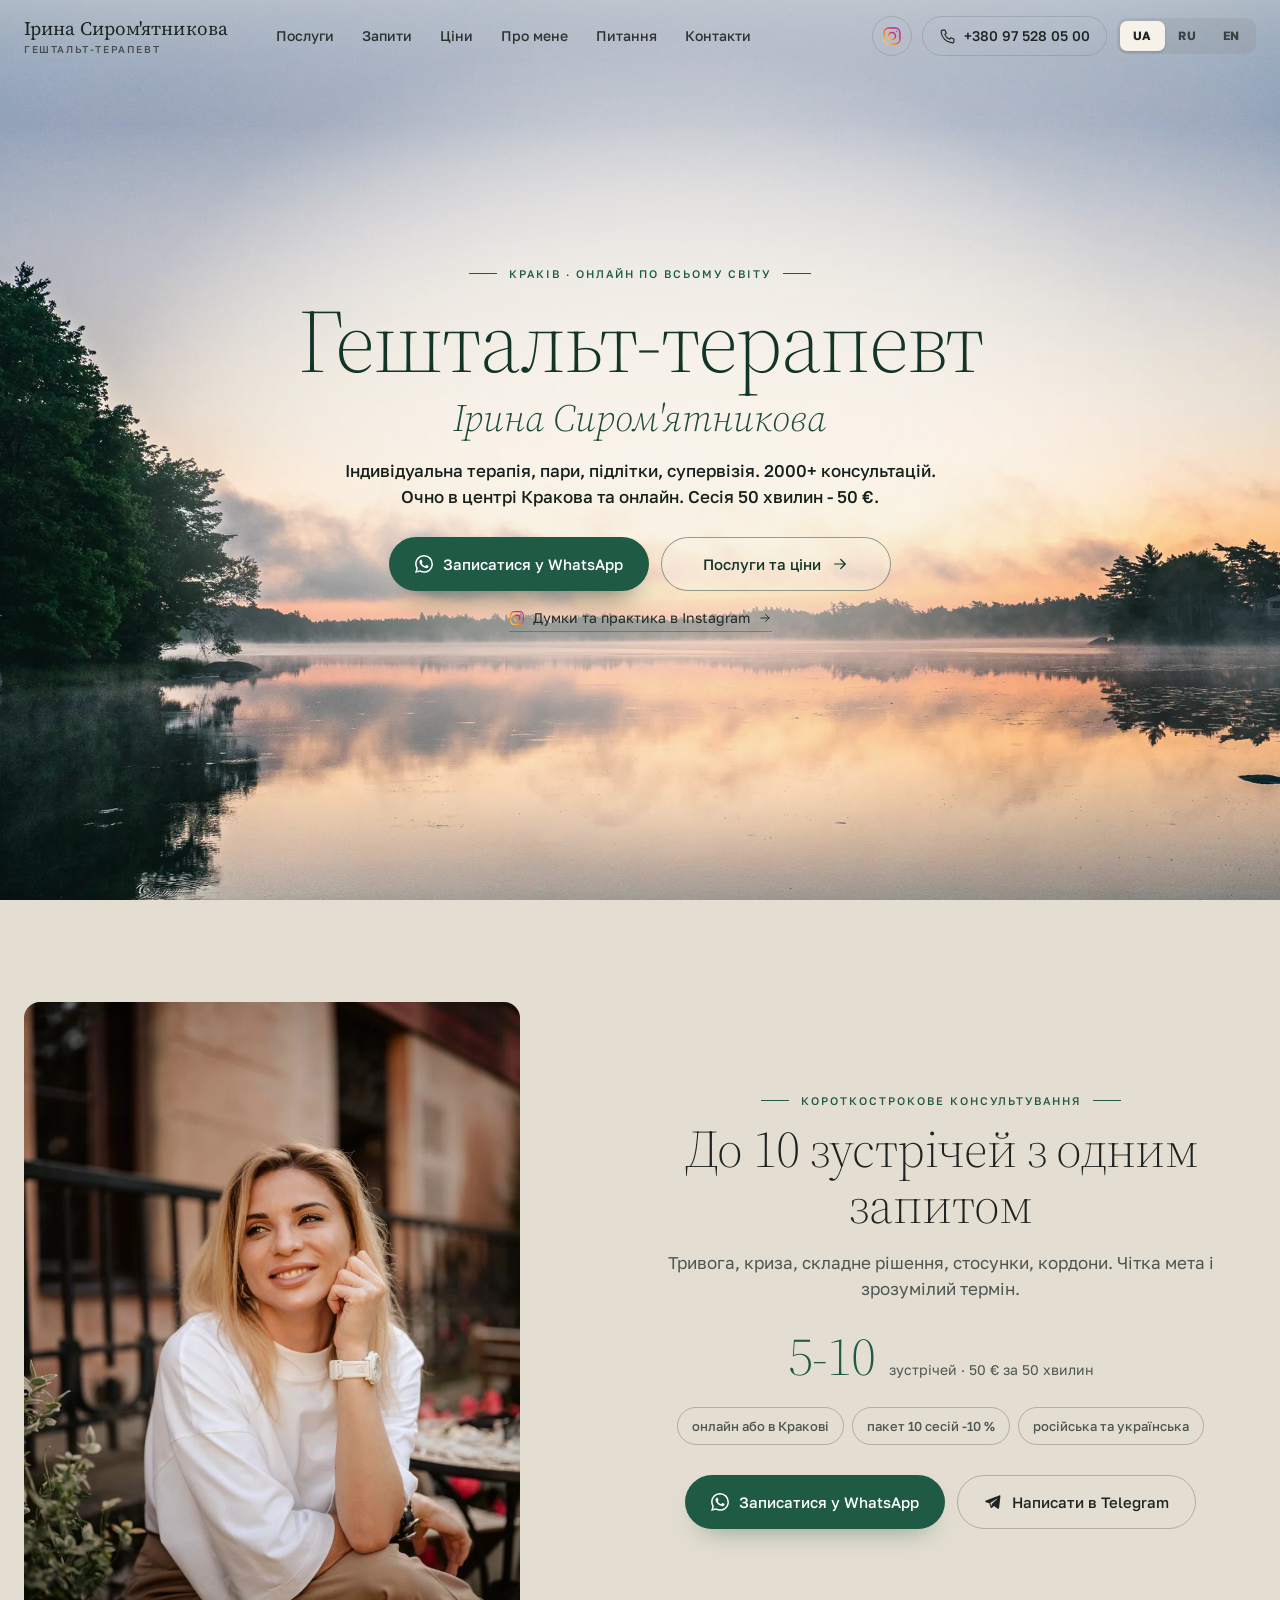
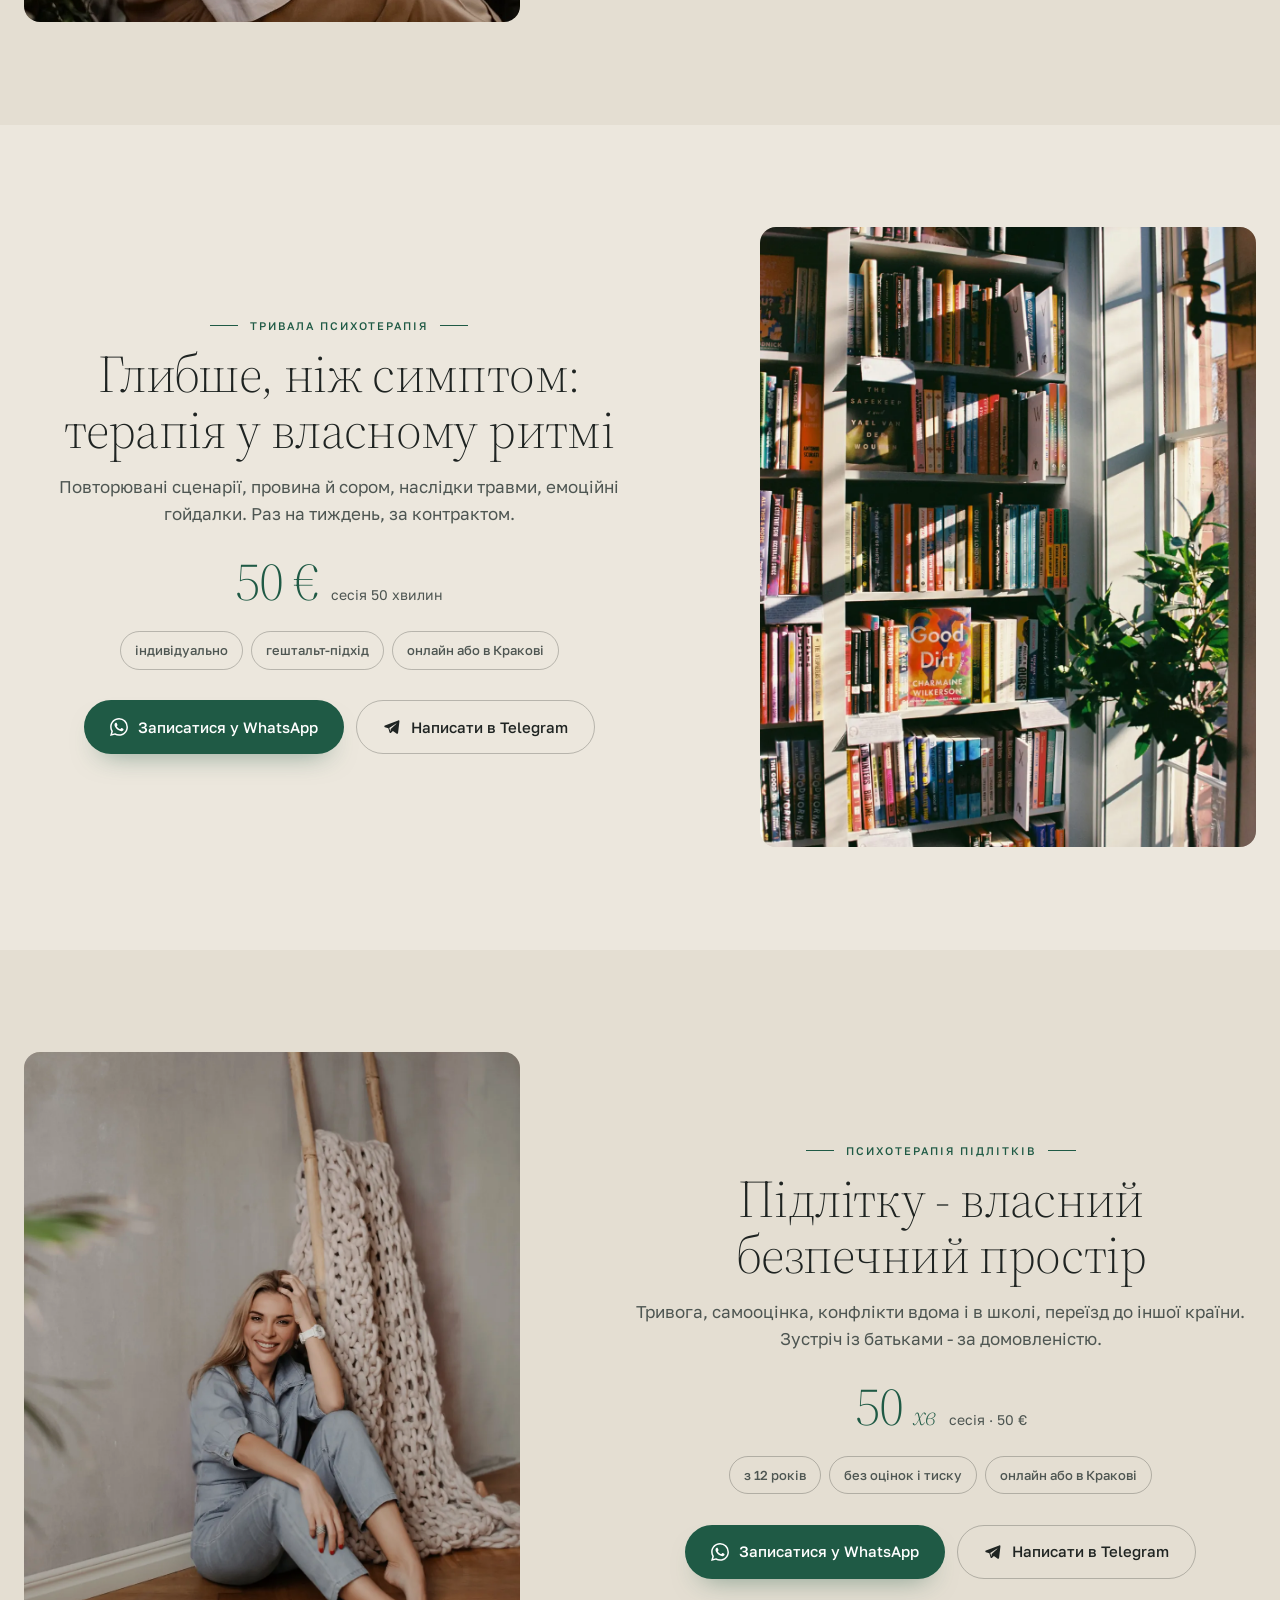
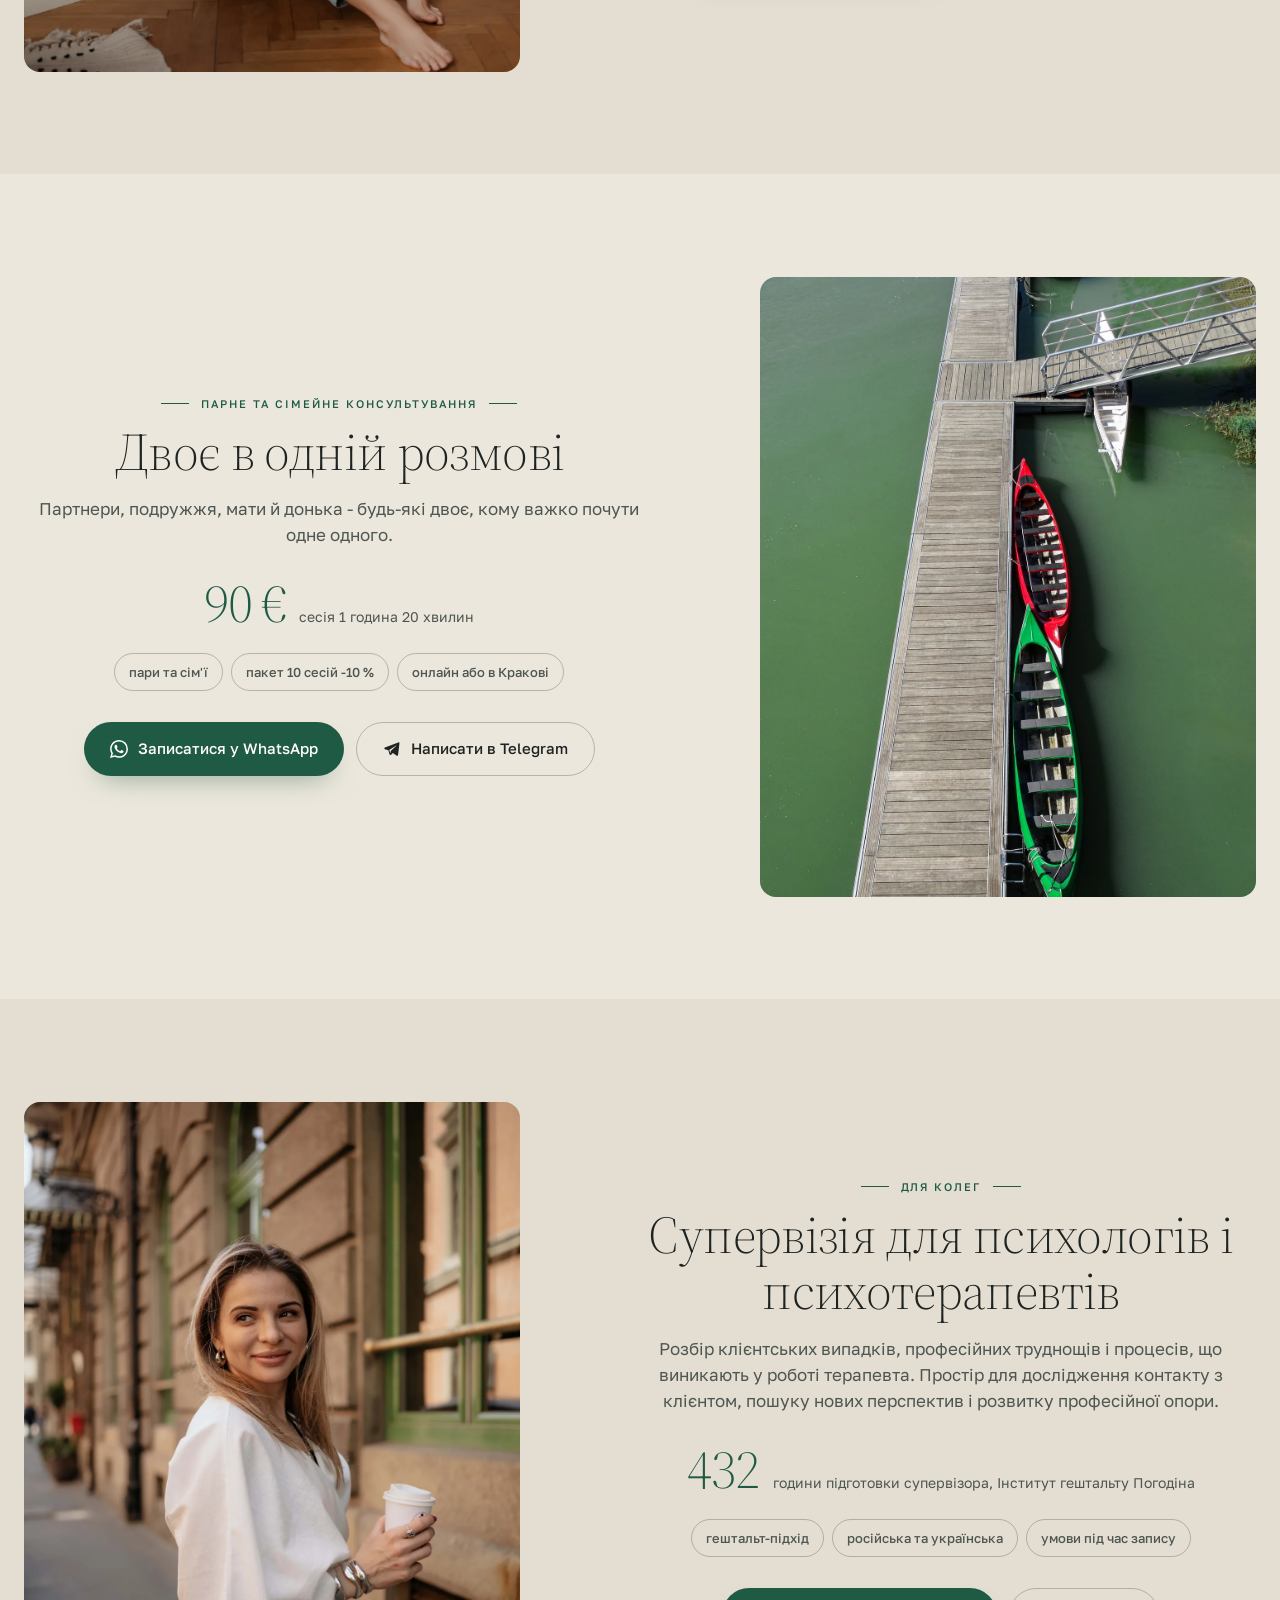
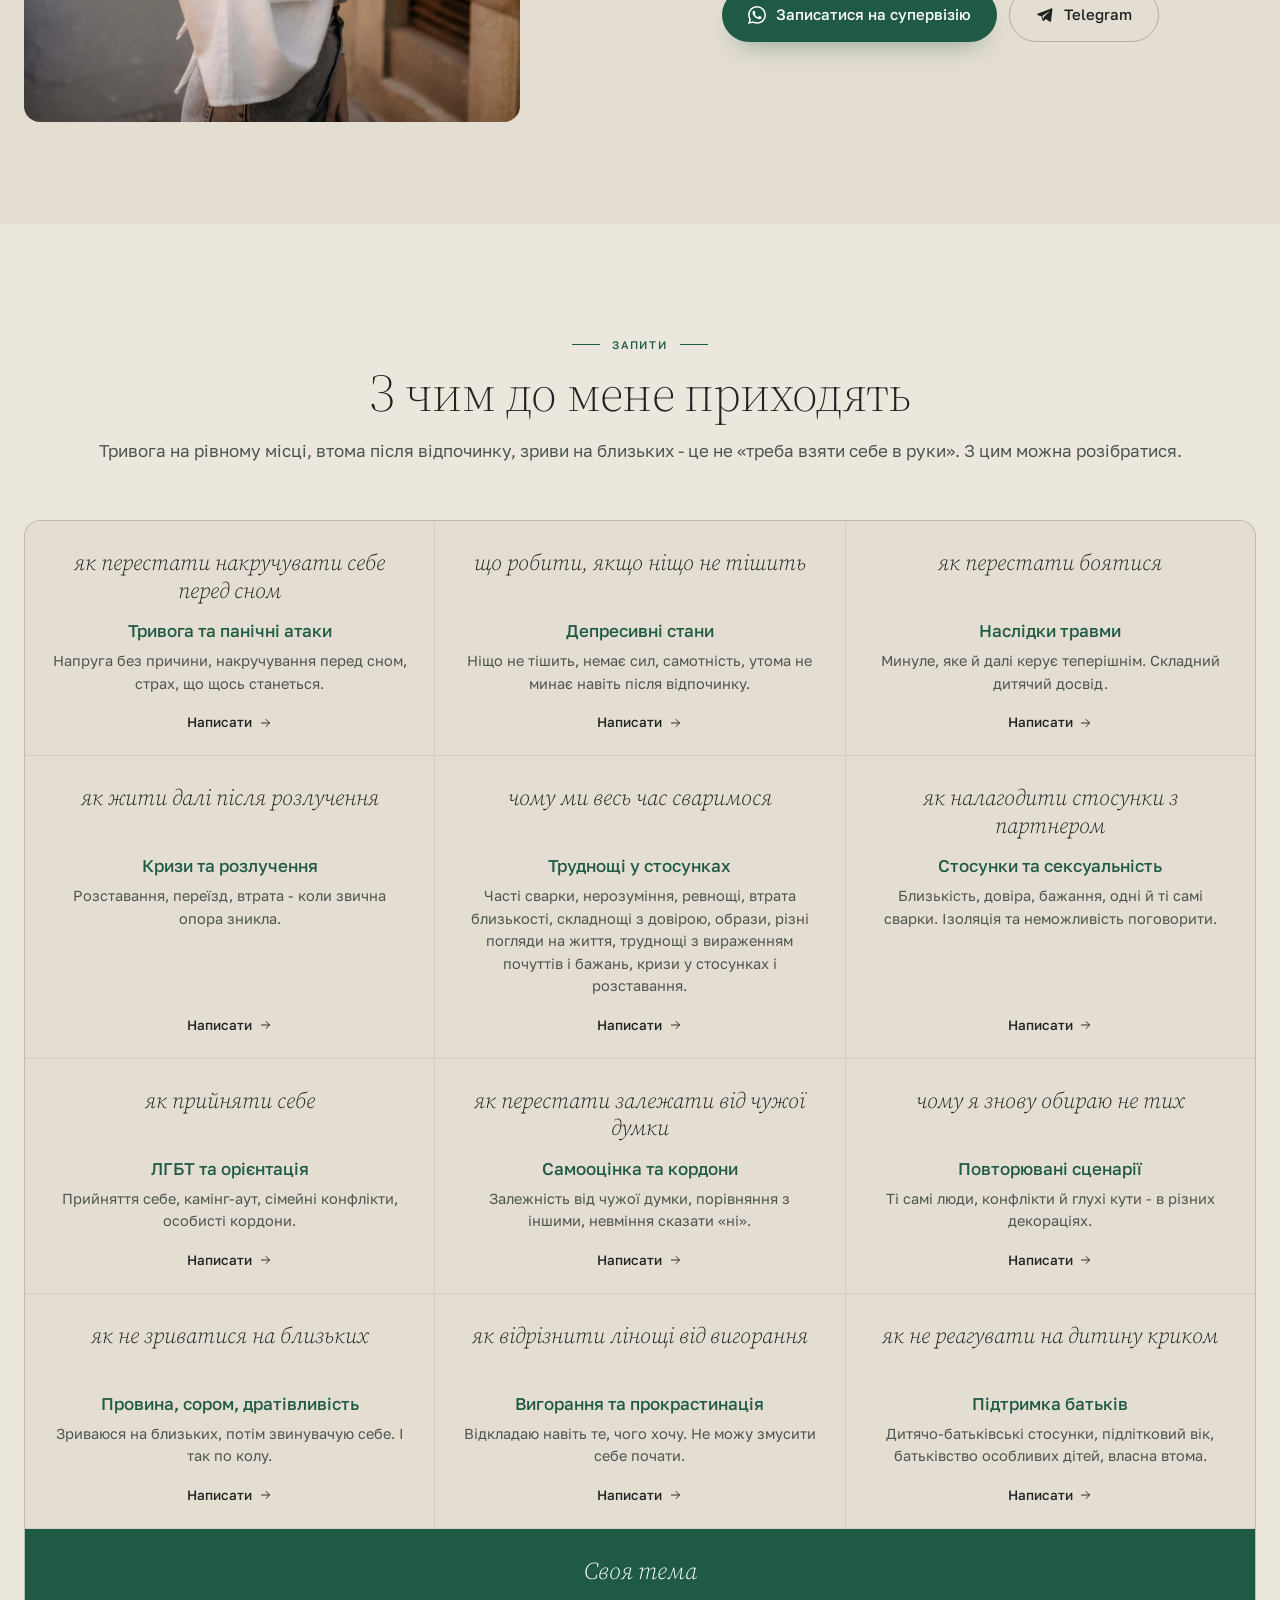
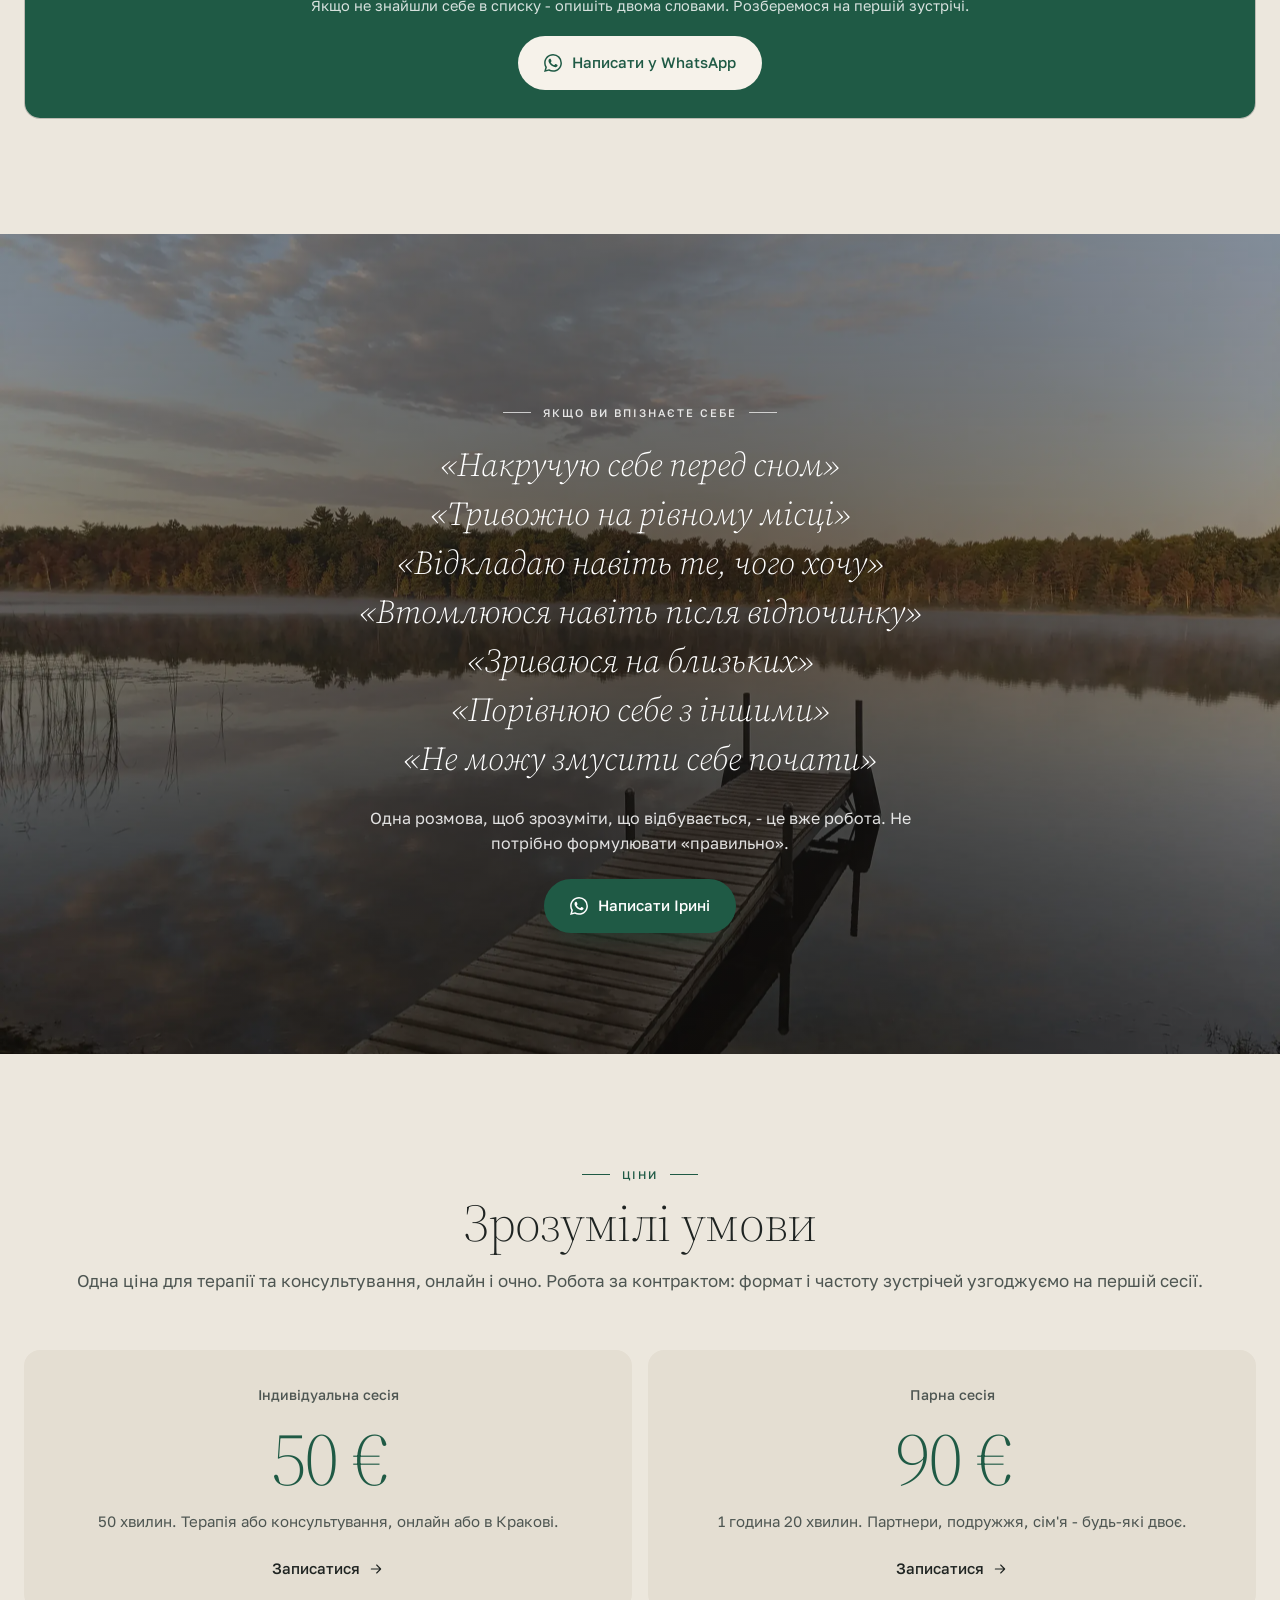
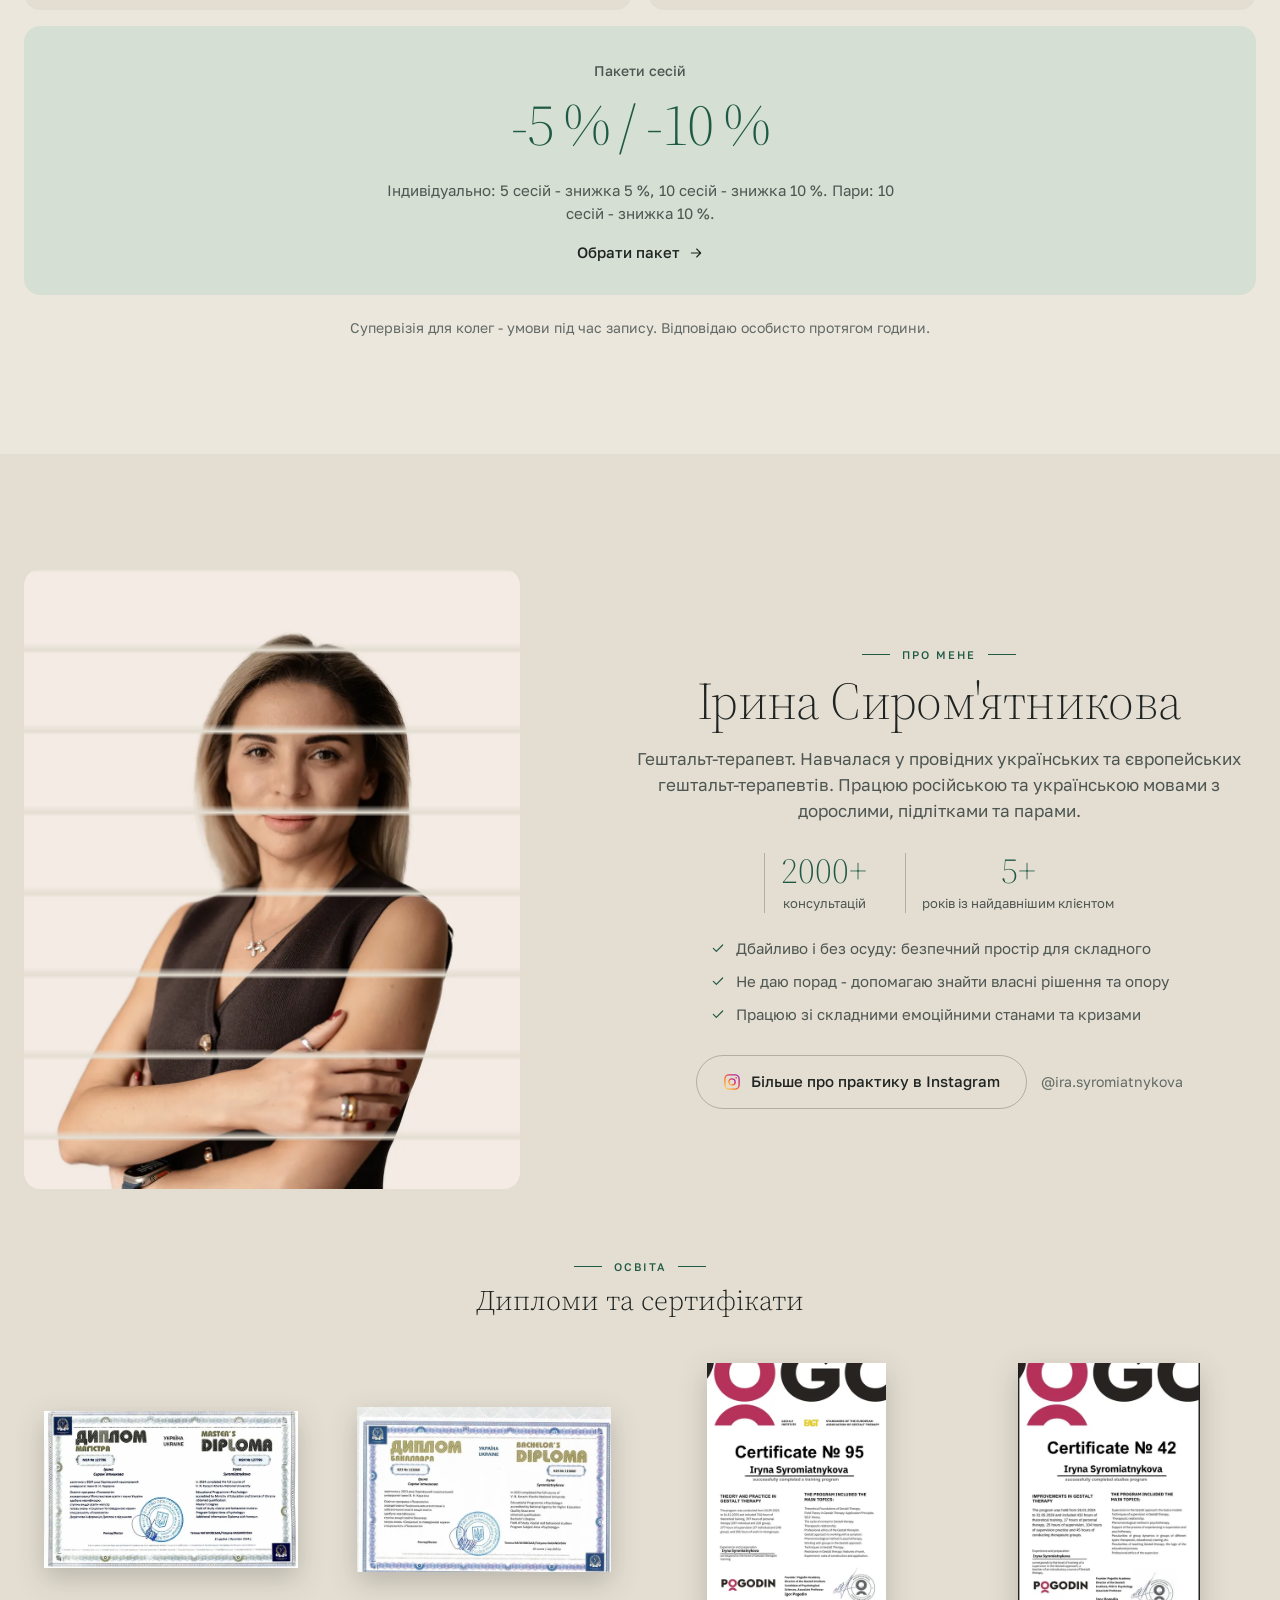
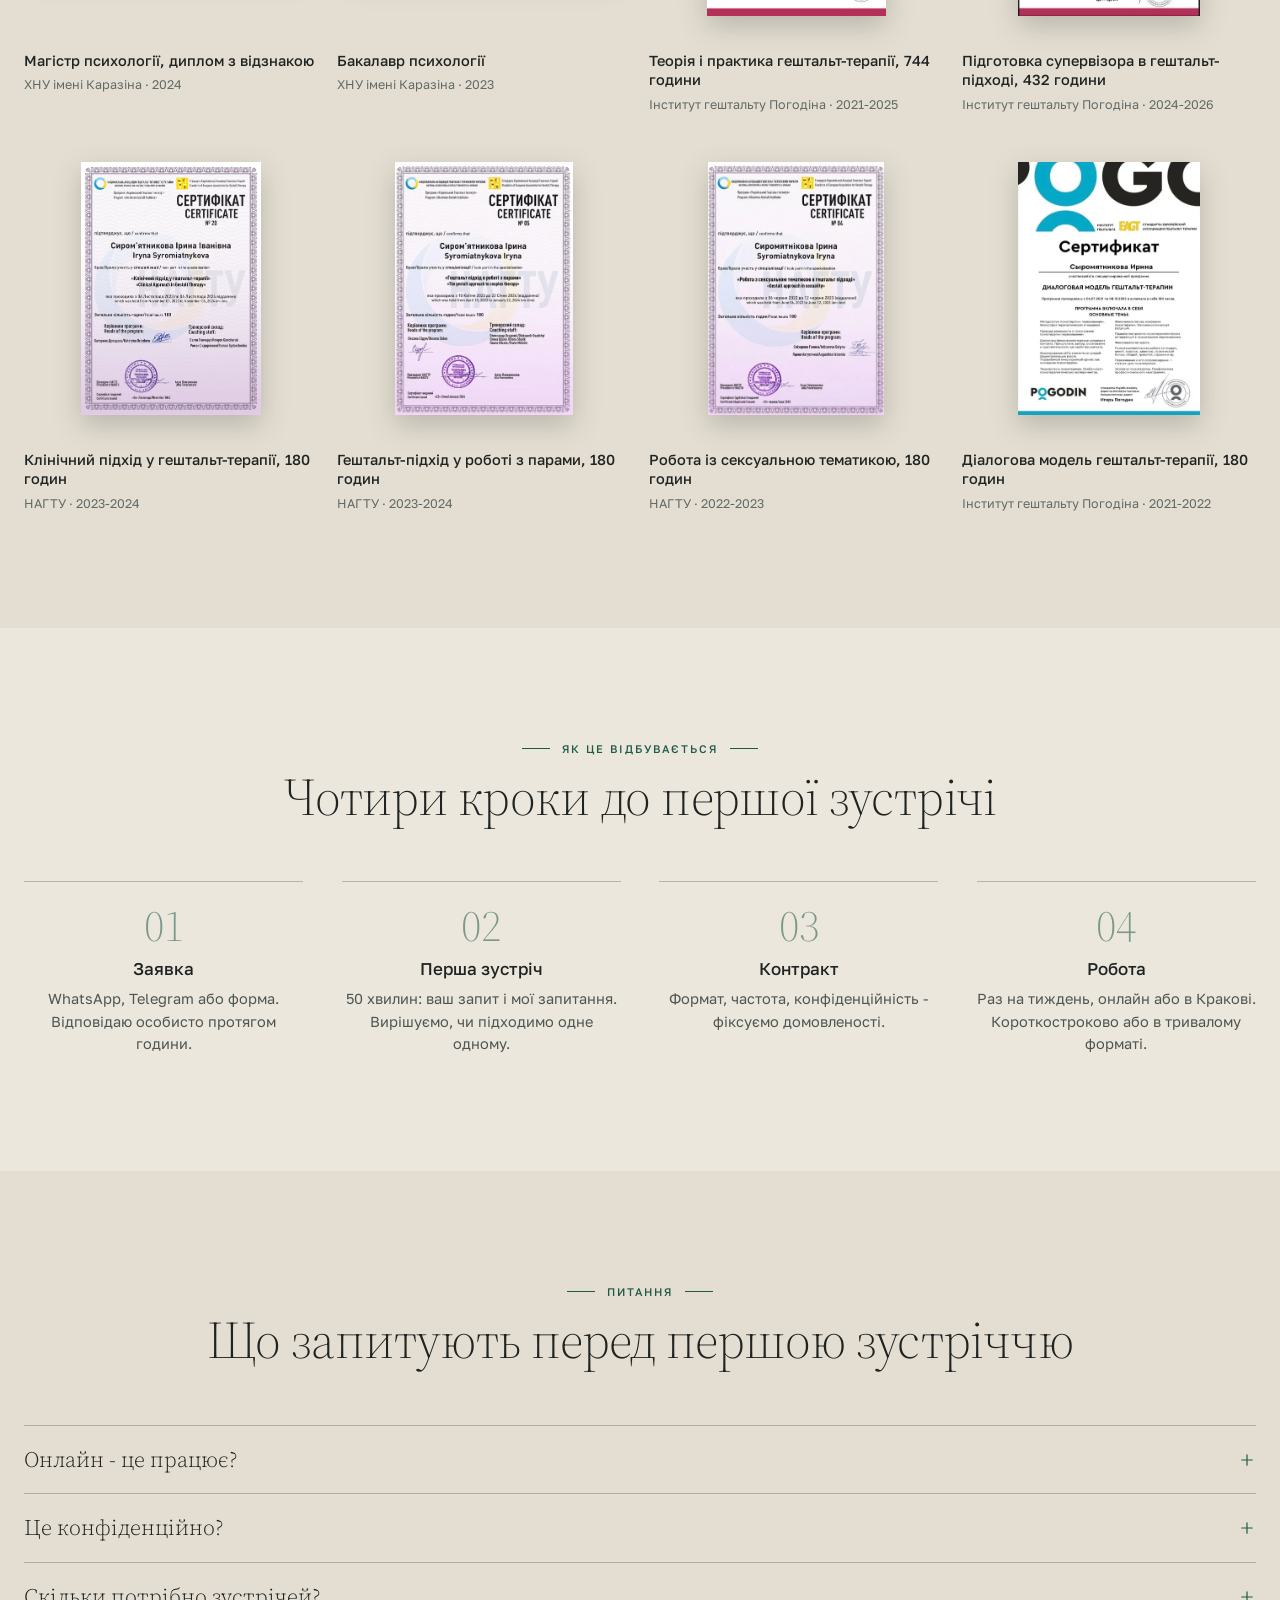
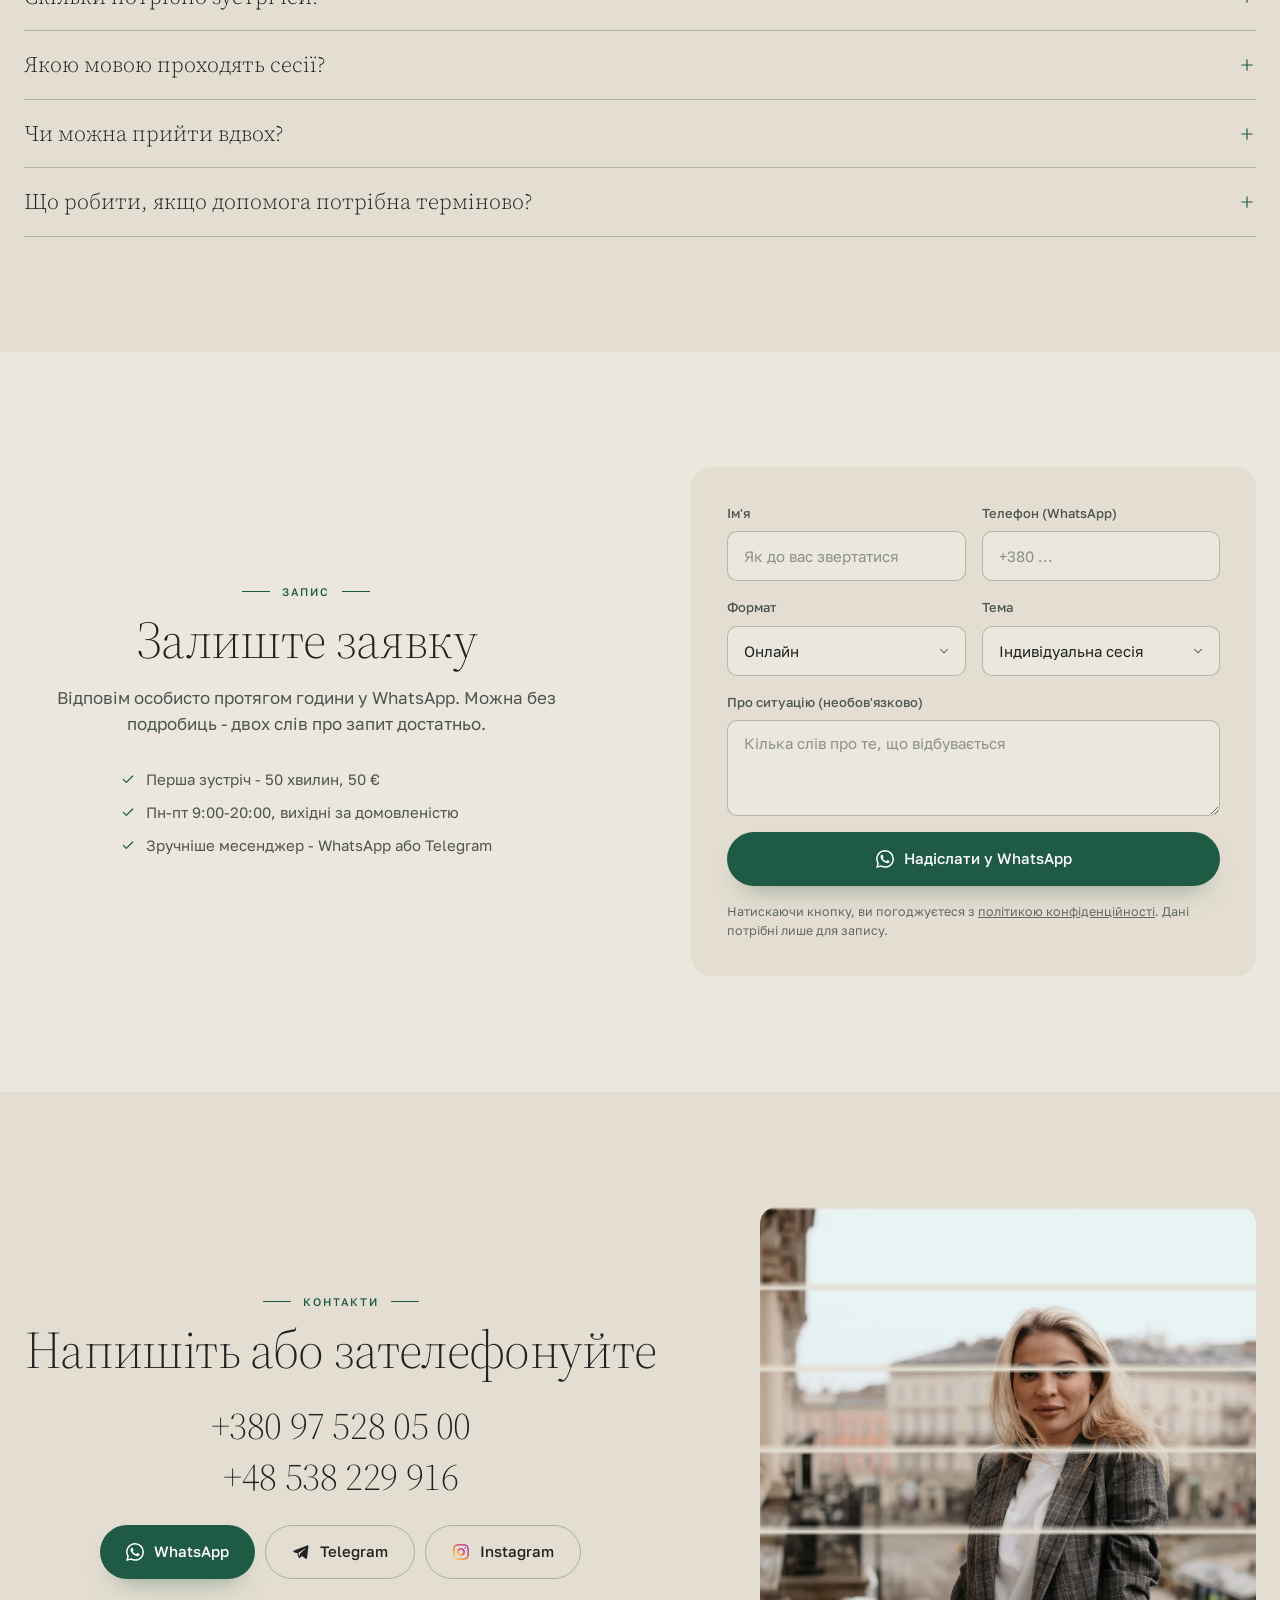
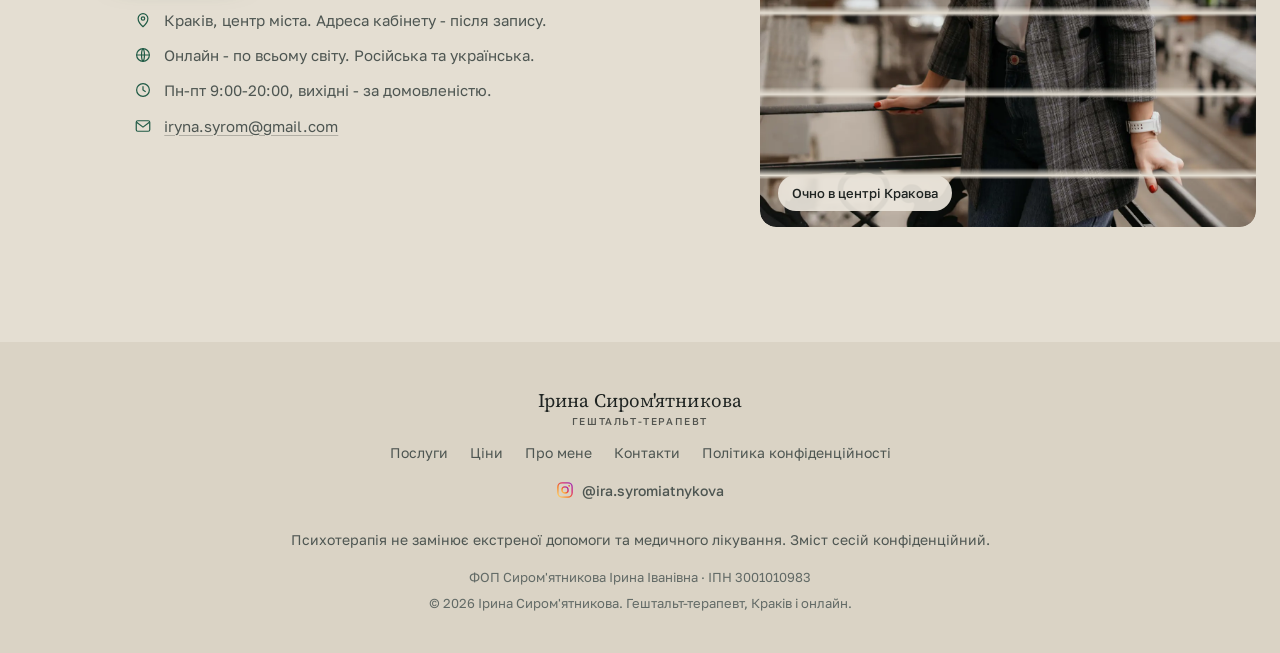
==== commit de933c33: "Конверсии Google Ads: gtag AW-18515502058, звонок, заявка, WhatsApp/Telegram/почта" ====
--- a/index.html
+++ b/index.html
@@ -33,7 +33,7 @@
 <link rel="preload" as="image" href="assets/hero-lake.webp" media="(min-width:761px)">
 <link rel="preload" as="image" href="assets/hero-lake-m.webp" media="(max-width:760px)">
 <link href="https://fonts.googleapis.com/css2?family=Source+Serif+4:ital,opsz,wght@0,8..60,300;0,8..60,400;1,8..60,300&family=Golos+Text:wght@400;500;600&display=swap" rel="stylesheet">
-<link rel="stylesheet" href="styles.css?v=20261015-1">
+<link rel="stylesheet" href="styles.css?v=20261015-2">
 <script type="application/ld+json">
 {
   "@context": "https://schema.org",
@@ -58,6 +58,21 @@
   "founder": {"@type": "Person", "name": "Ирина Сыромятникова", "jobTitle": "Гештальт-терапевт"}
 }
 </script>
+<!-- Google tag (gtag.js) -->
+<script async src="https://www.googletagmanager.com/gtag/js?id=AW-18515502058"></script>
+<script>
+  window.dataLayer = window.dataLayer || [];
+  function gtag(){dataLayer.push(arguments);}
+  gtag('js', new Date());
+  gtag('config', 'AW-18515502058');
+  window.CO_CONV = {
+    phone: 'AW-18515502058/tVEbCP_6iJ4dEOrH8PxE',
+    lead: 'AW-18515502058/TNi9CMjuip4dEOrH8PxE',
+    contact: 'AW-18515502058/w3F1CIORgp4dEOrH8PxE',
+    telegram: 'AW-18515502058/w3F1CIORgp4dEOrH8PxE',
+    email: 'AW-18515502058/w3F1CIORgp4dEOrH8PxE'
+  };
+</script>
 <script src="https://lead-bot.sultan-askarov-kz.workers.dev/t.js" data-site="irinasyromiatnykova" defer></script>
 </head>
 <body>
@@ -489,6 +504,6 @@
   <a href="https://www.instagram.com/ira.syromiatnykova/" target="_blank" rel="noopener" aria-label="Instagram"><svg width="18" height="18"><use href="#ic-ig"/></svg></a>
 </nav>
 
-<script src="script.js?v=20261015-1"></script>
+<script src="script.js?v=20261015-2"></script>
 </body>
 </html>
